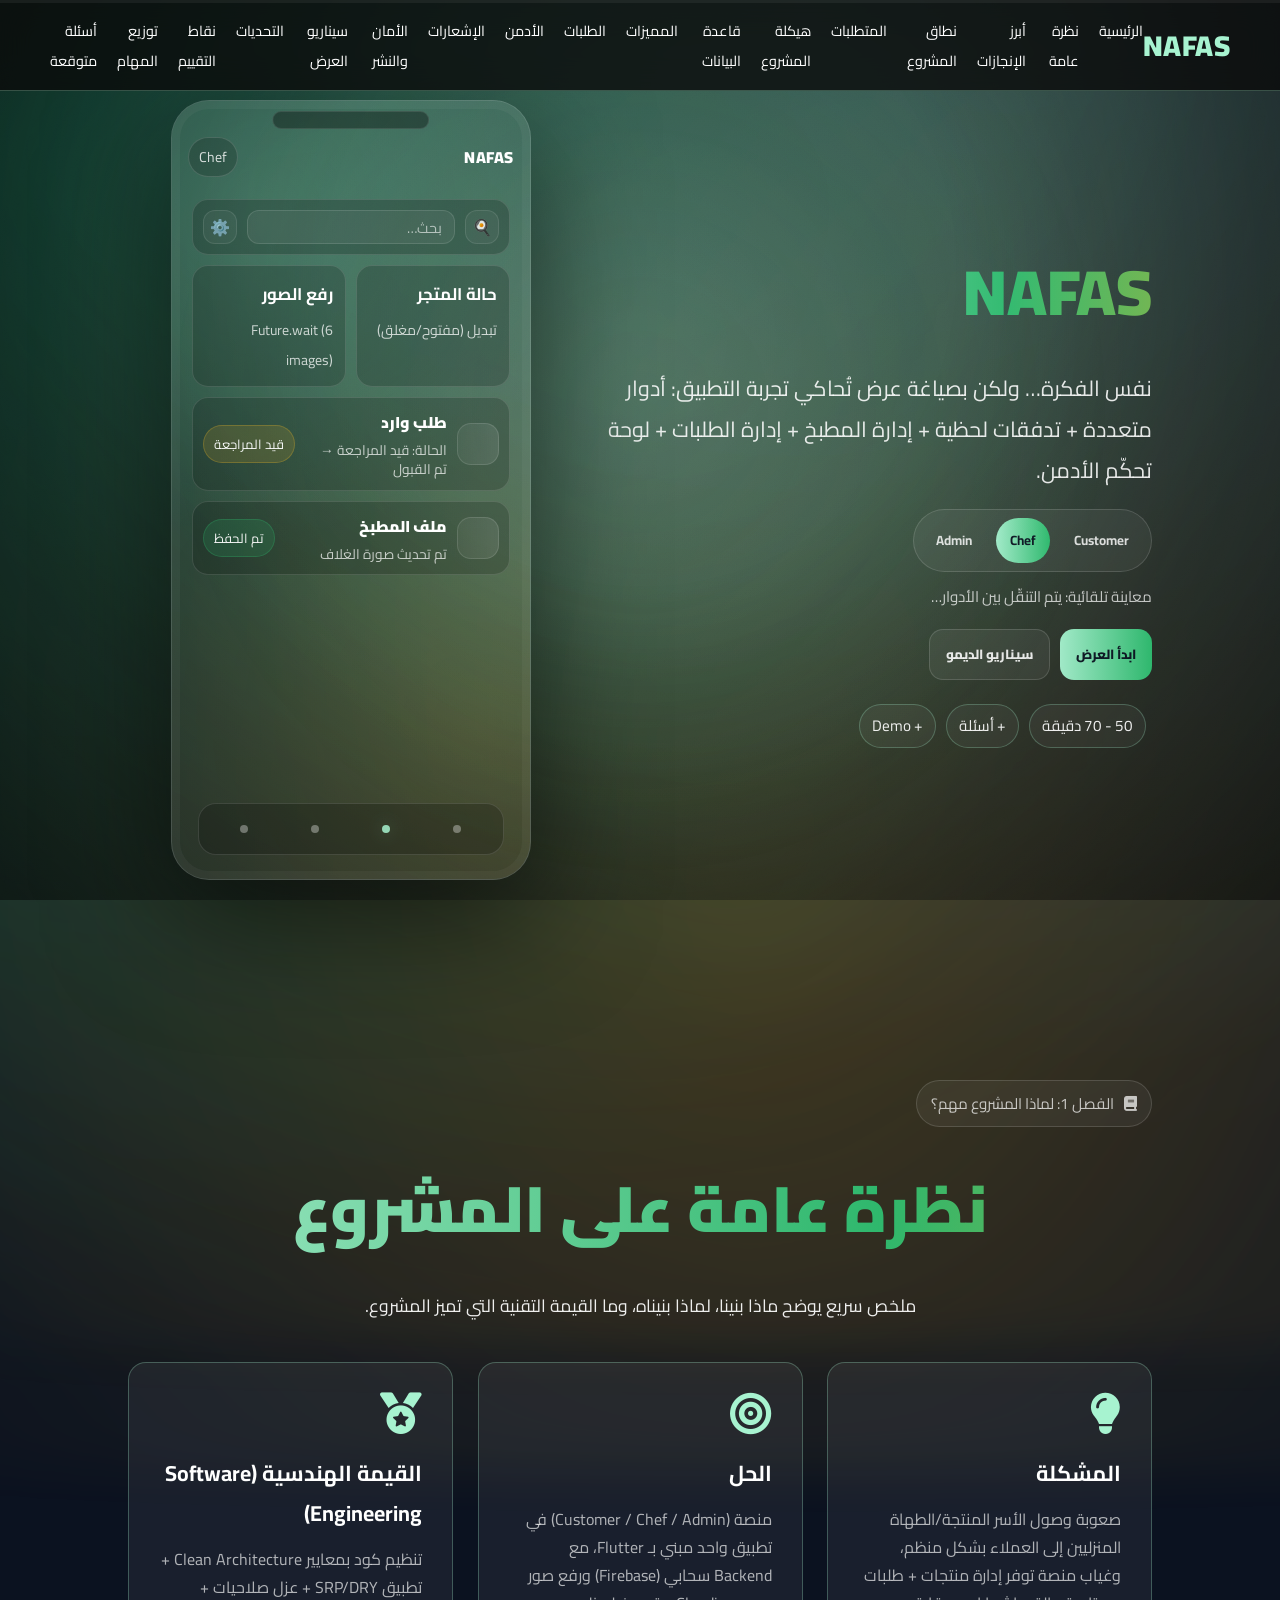
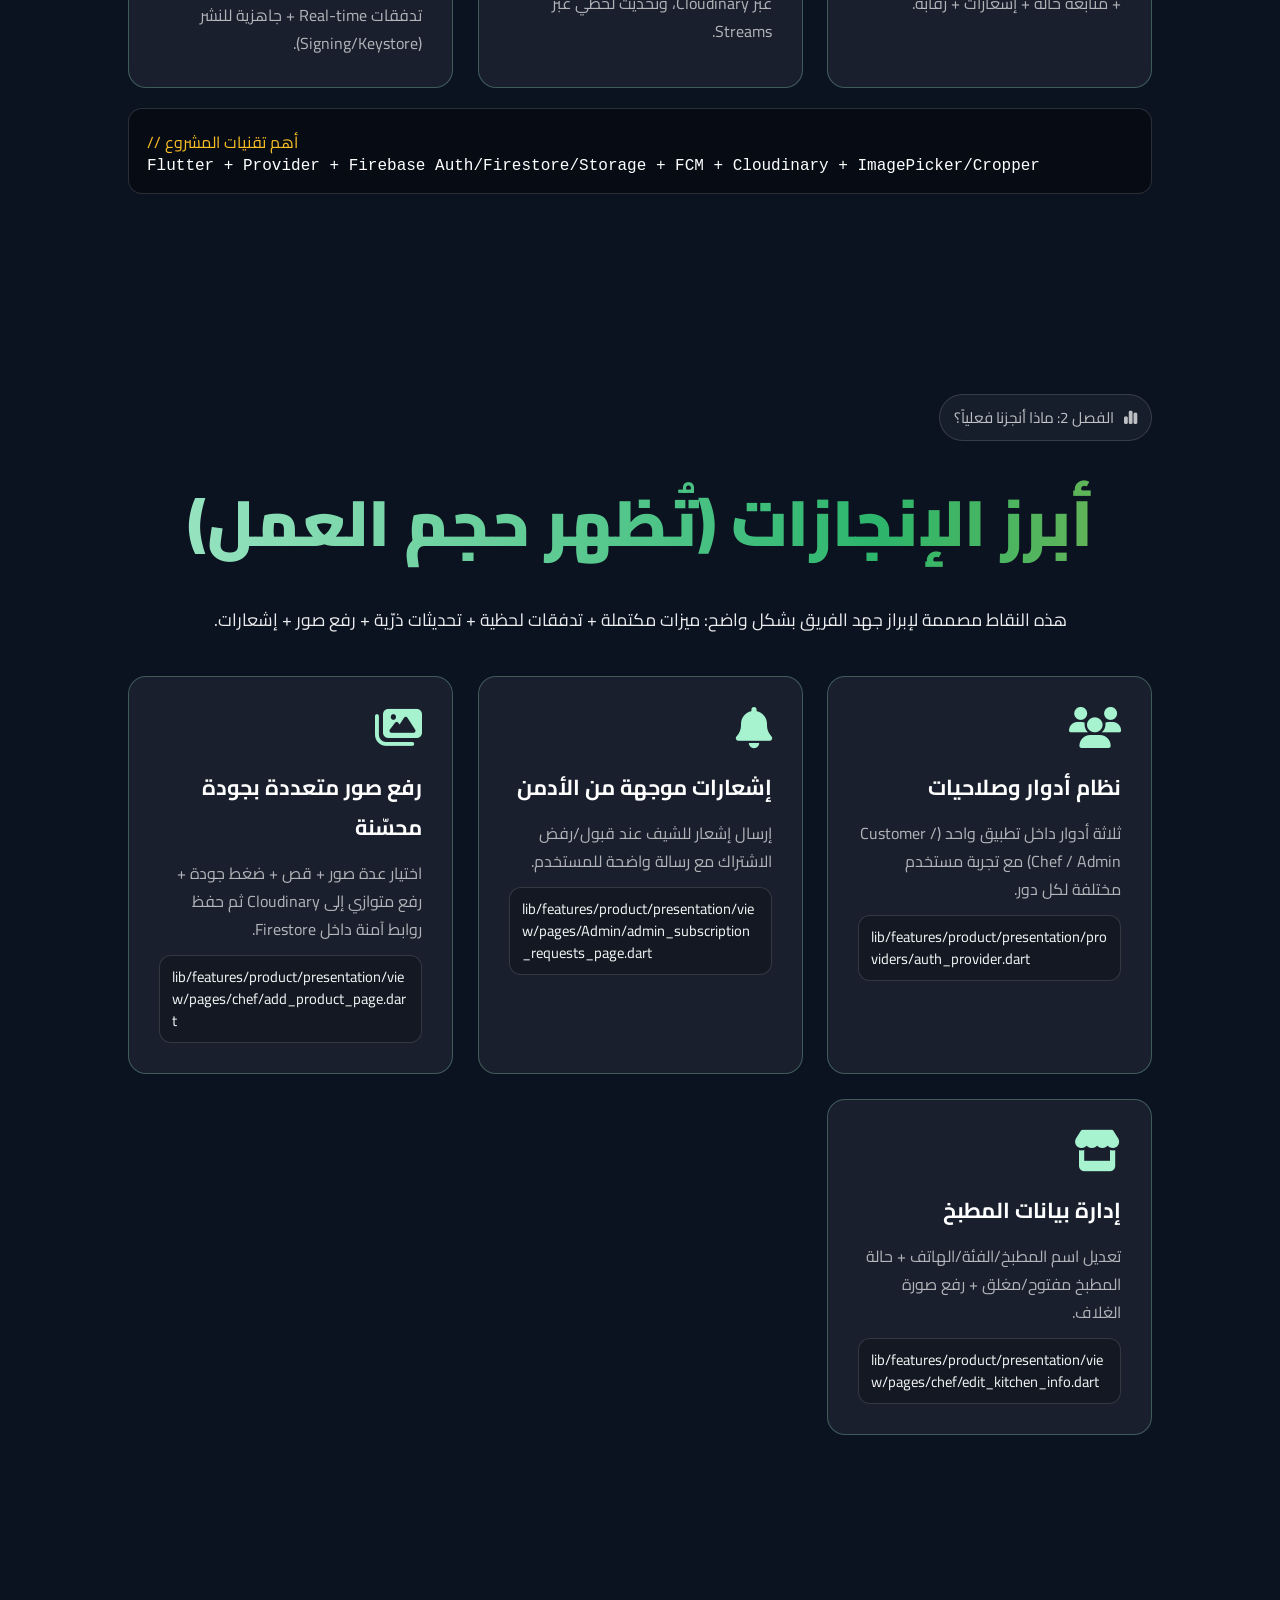
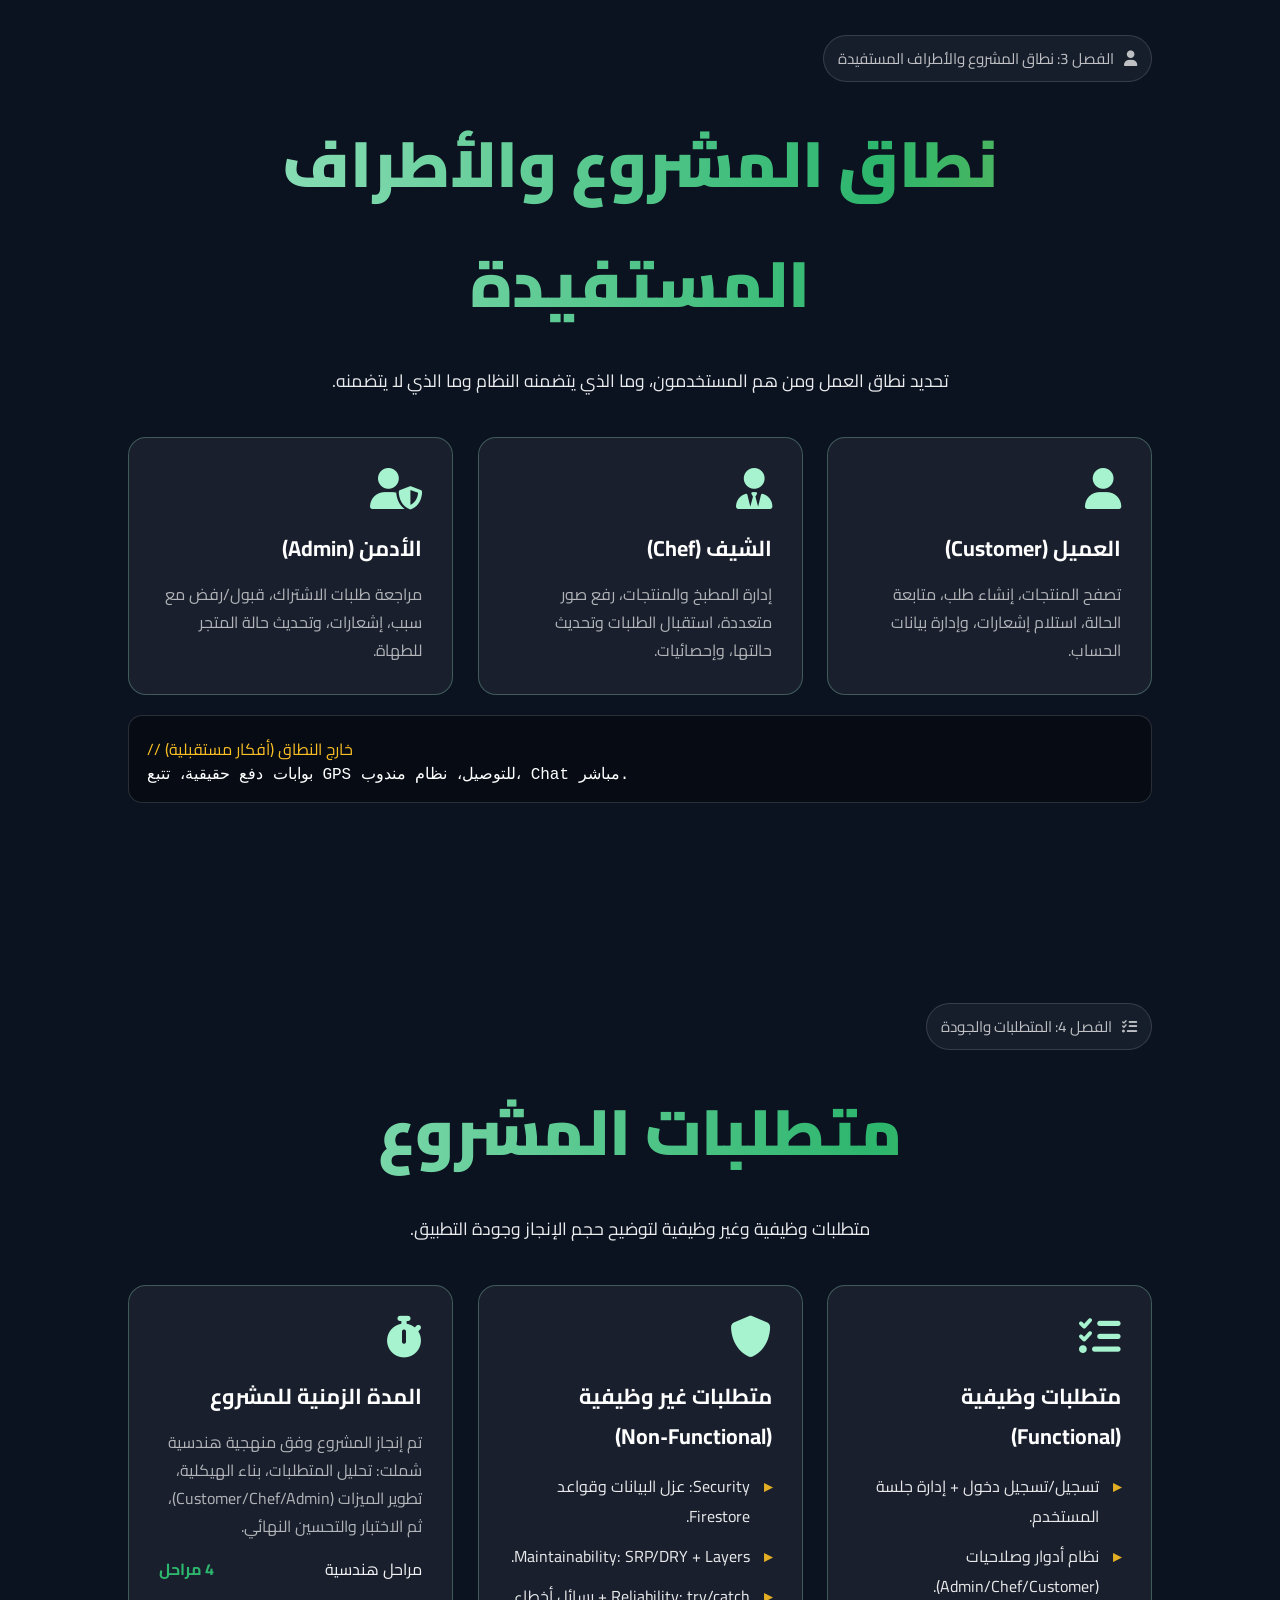
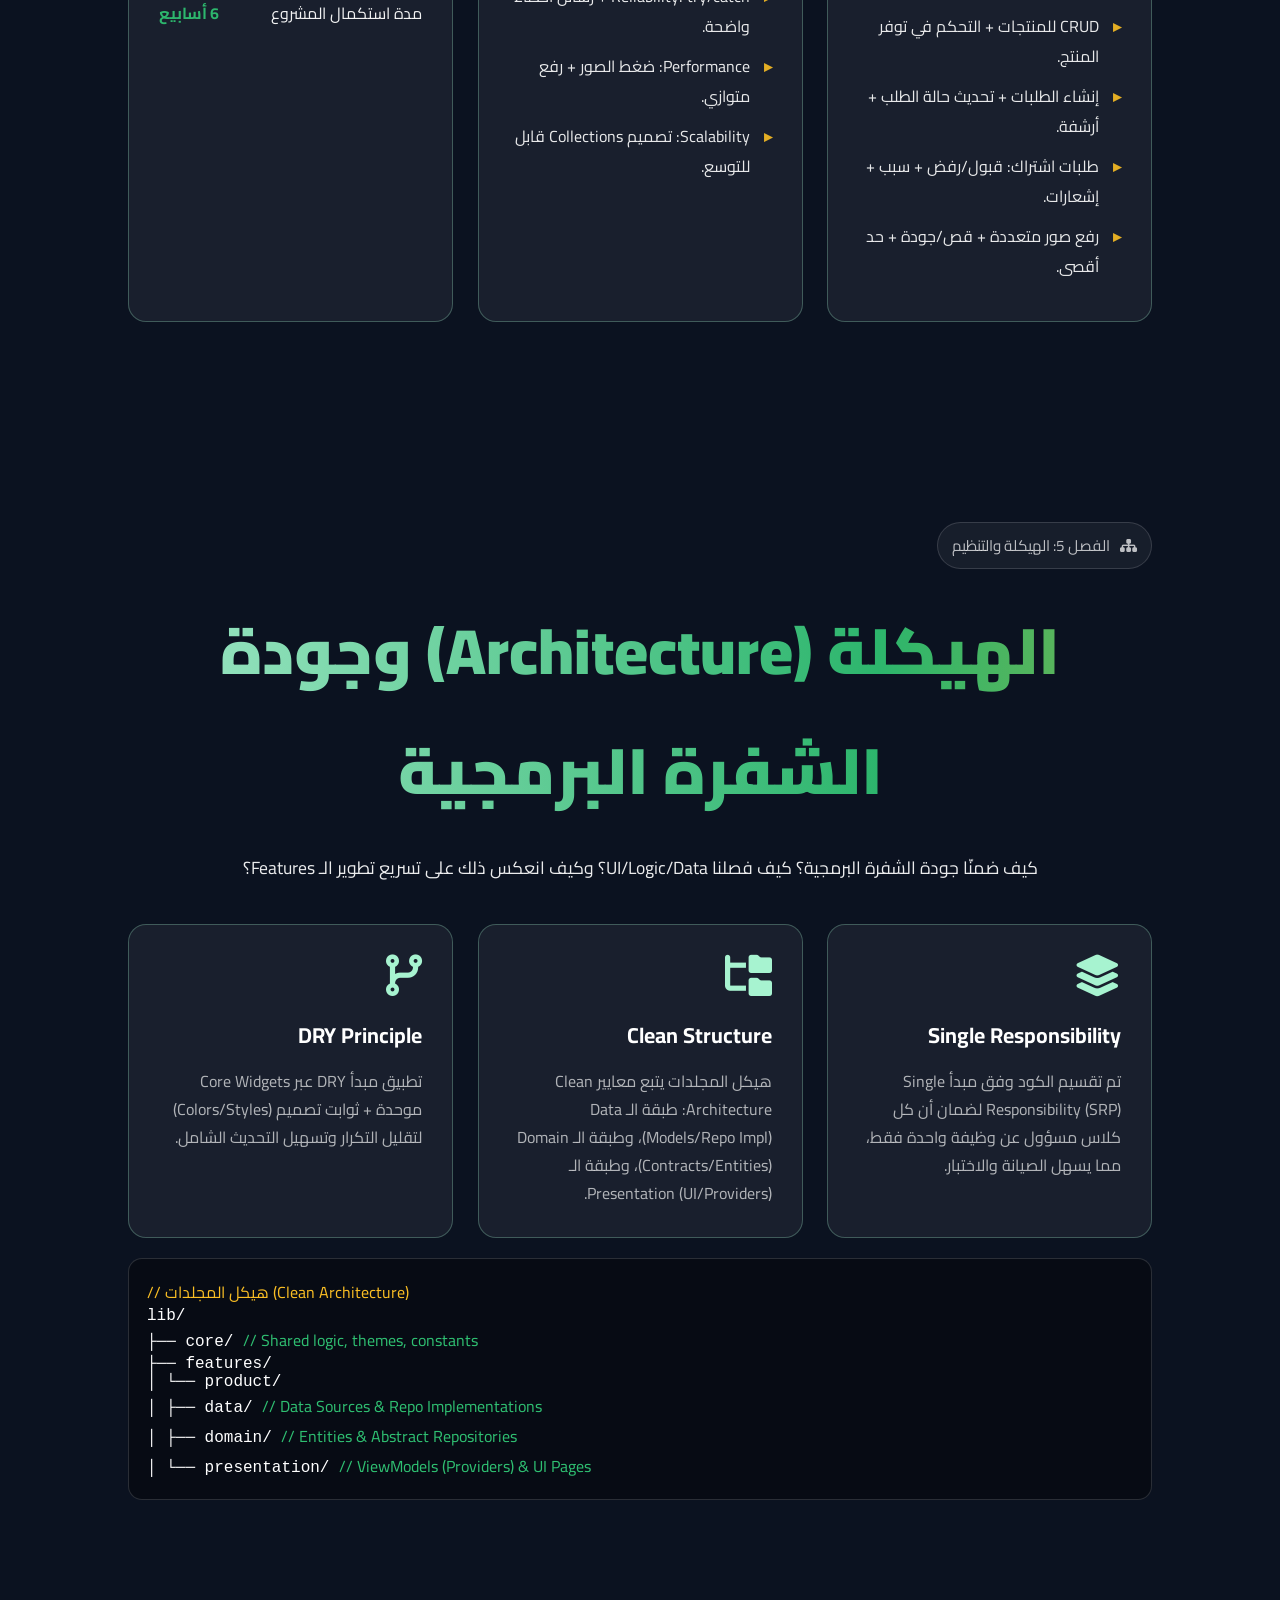
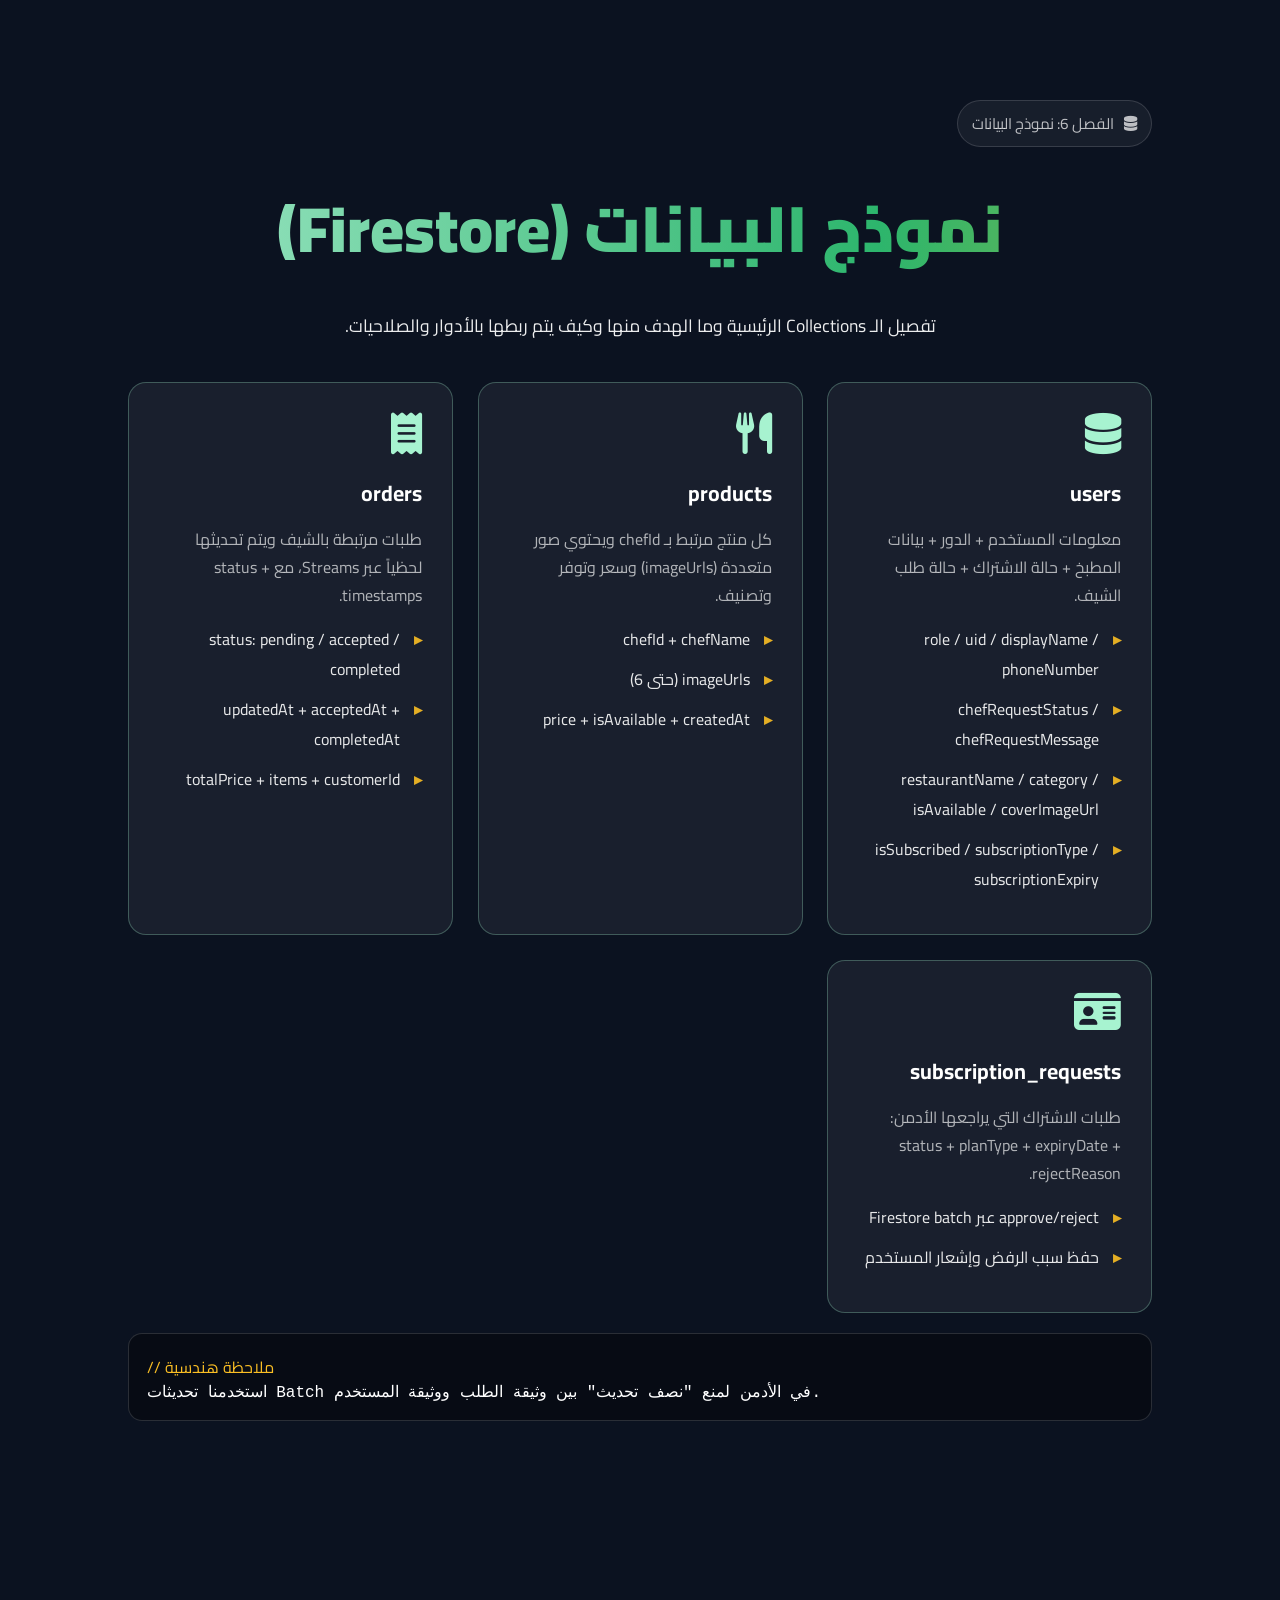
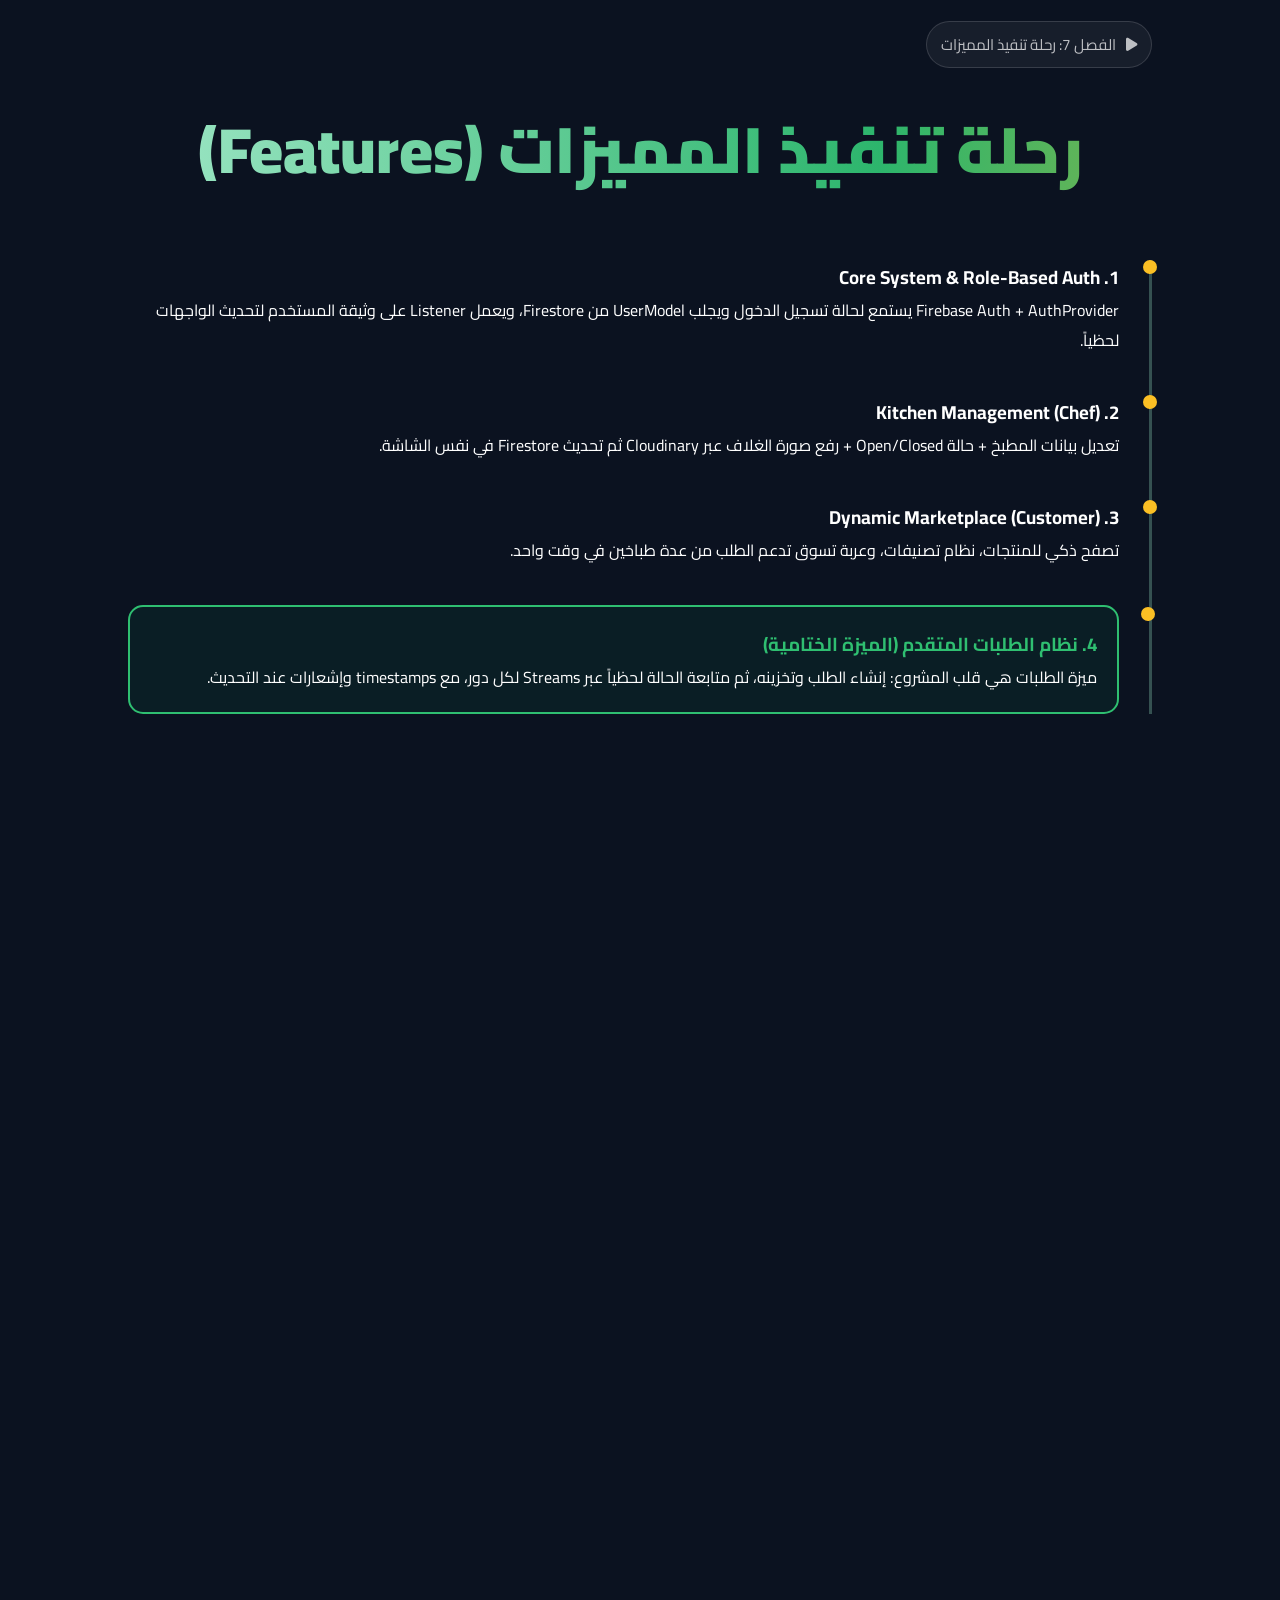
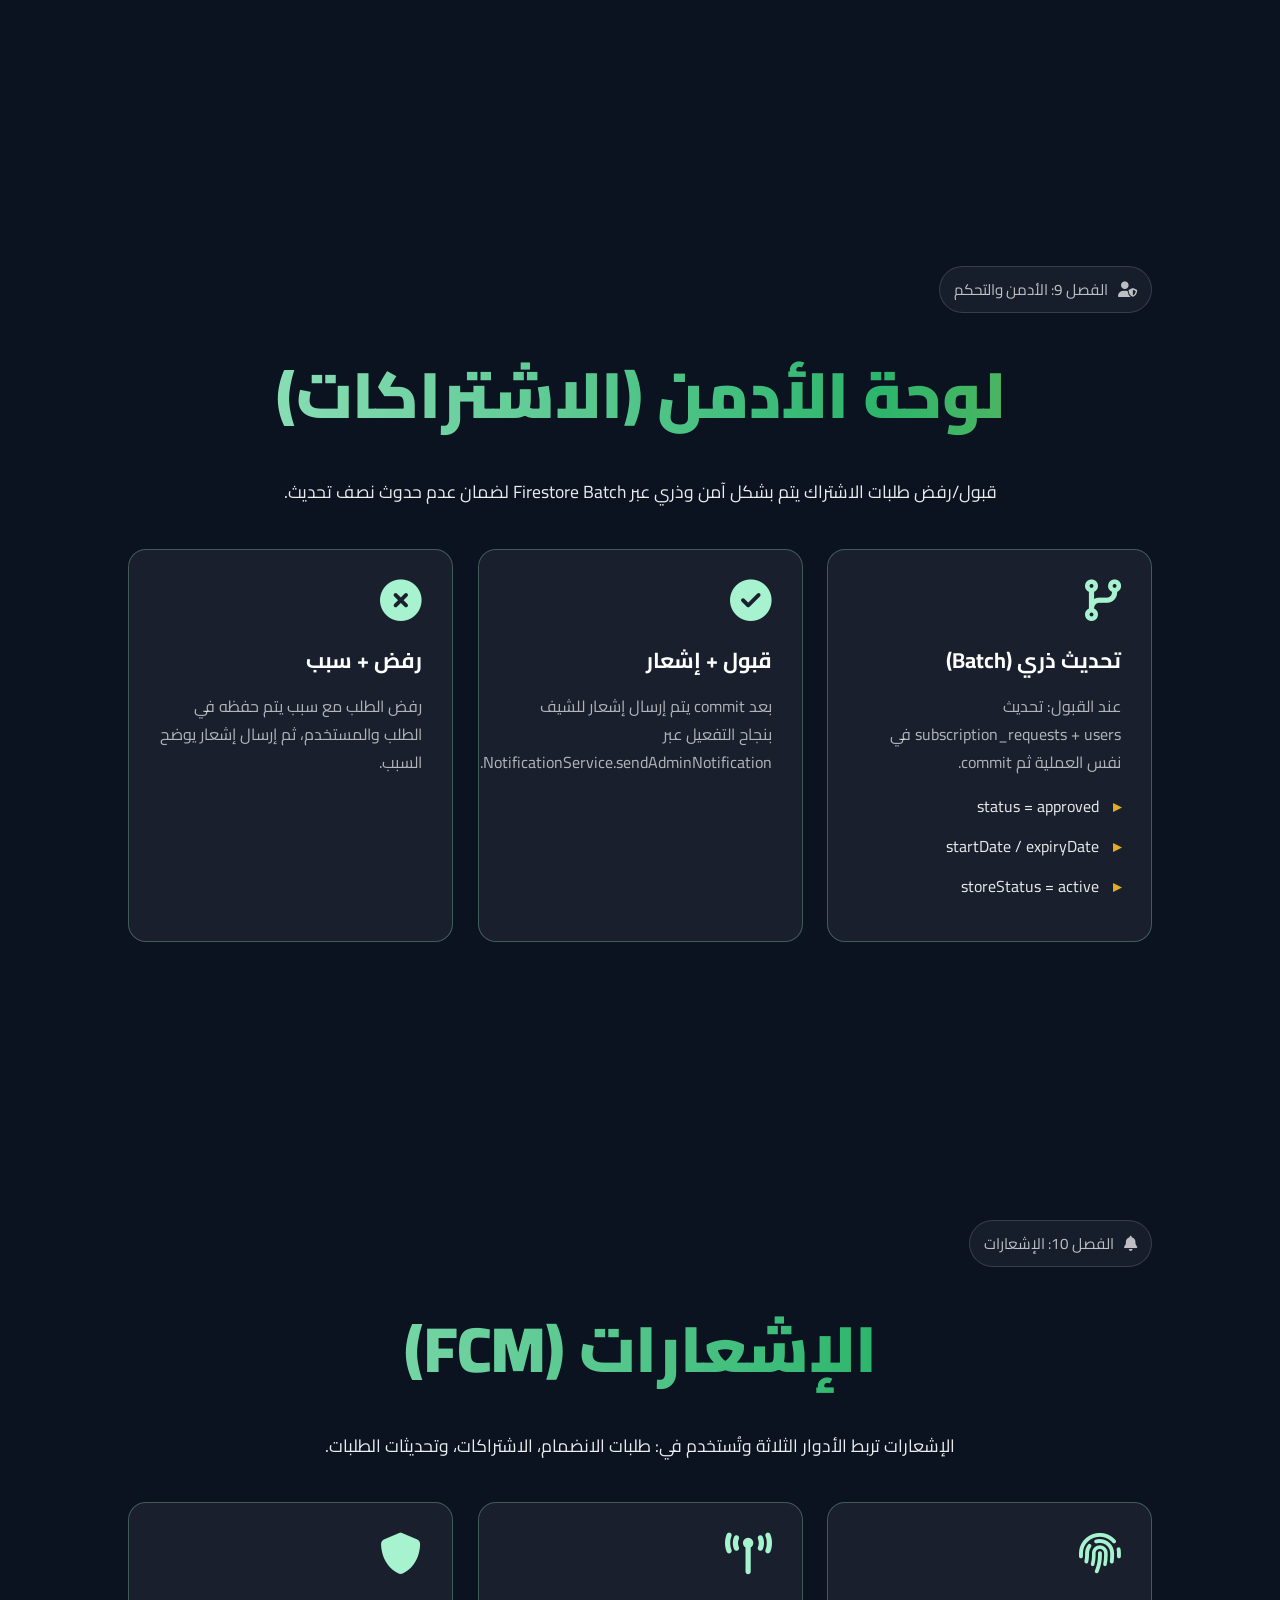
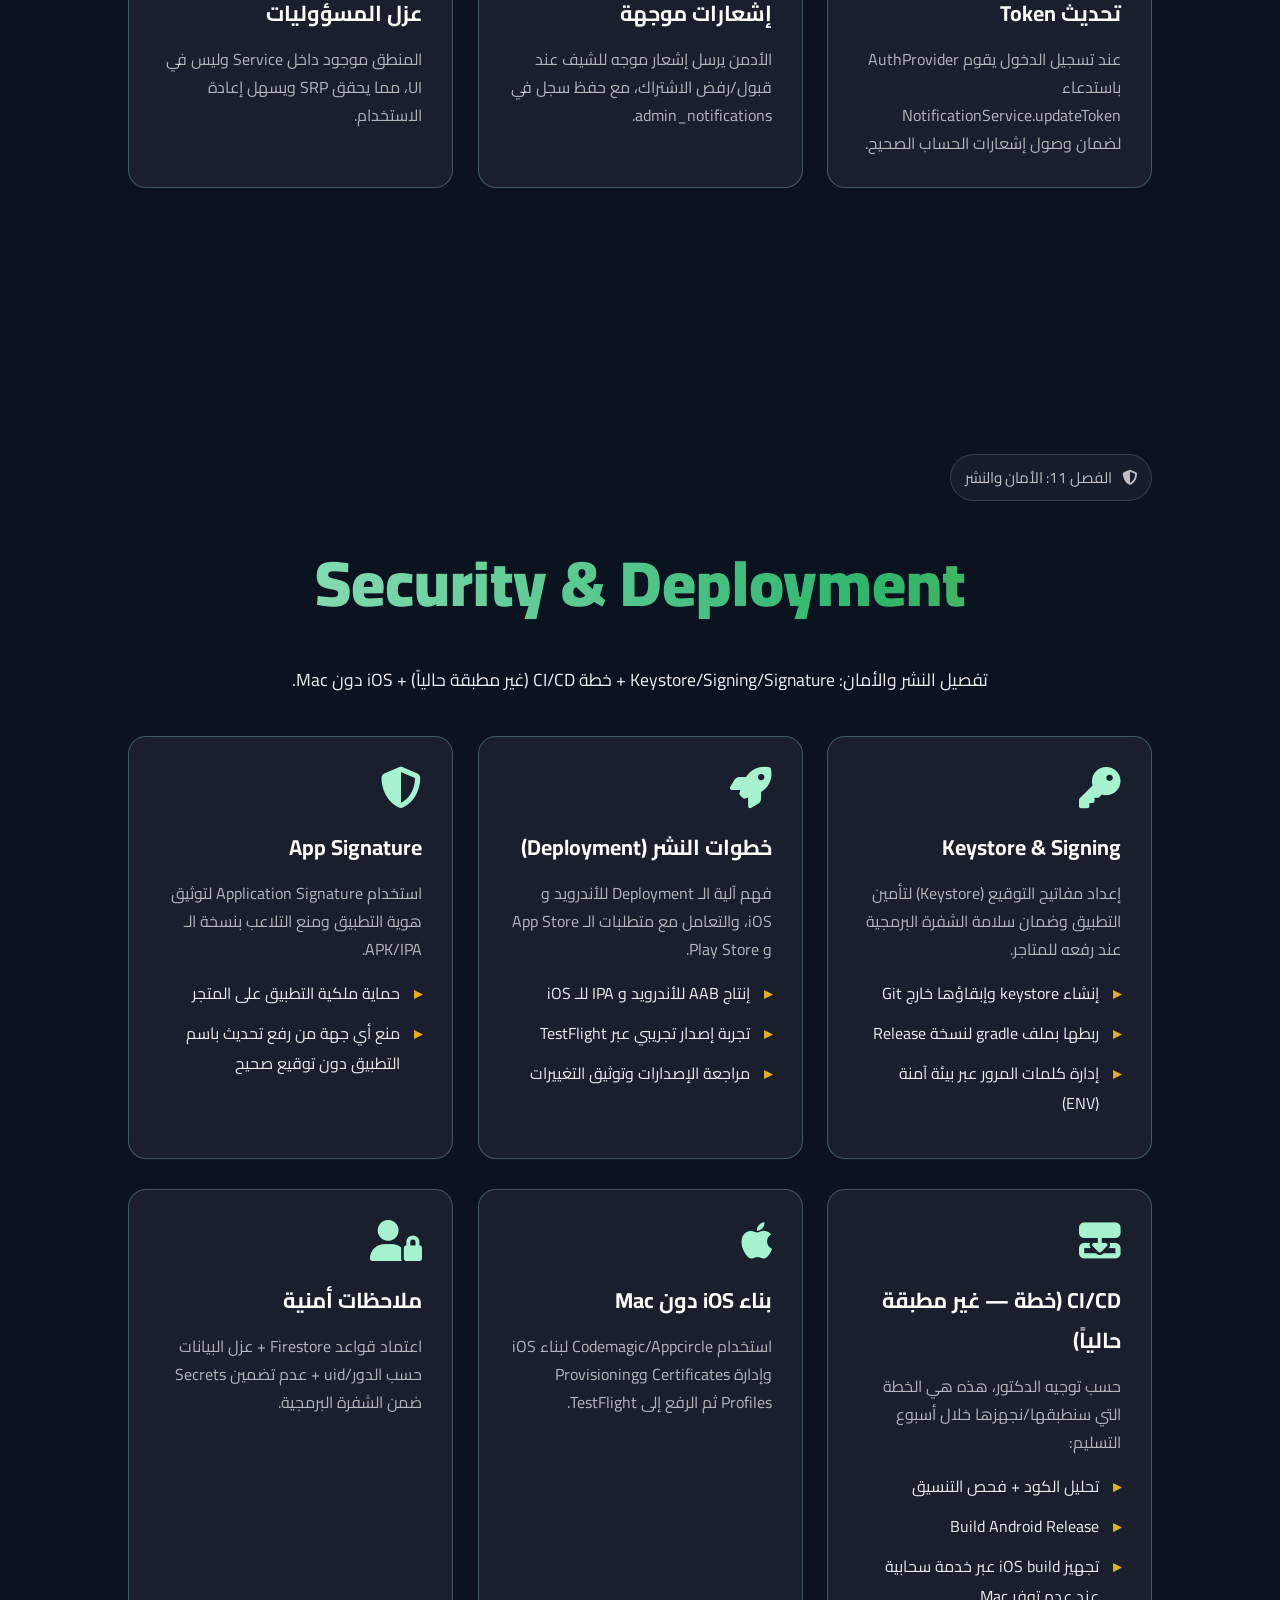
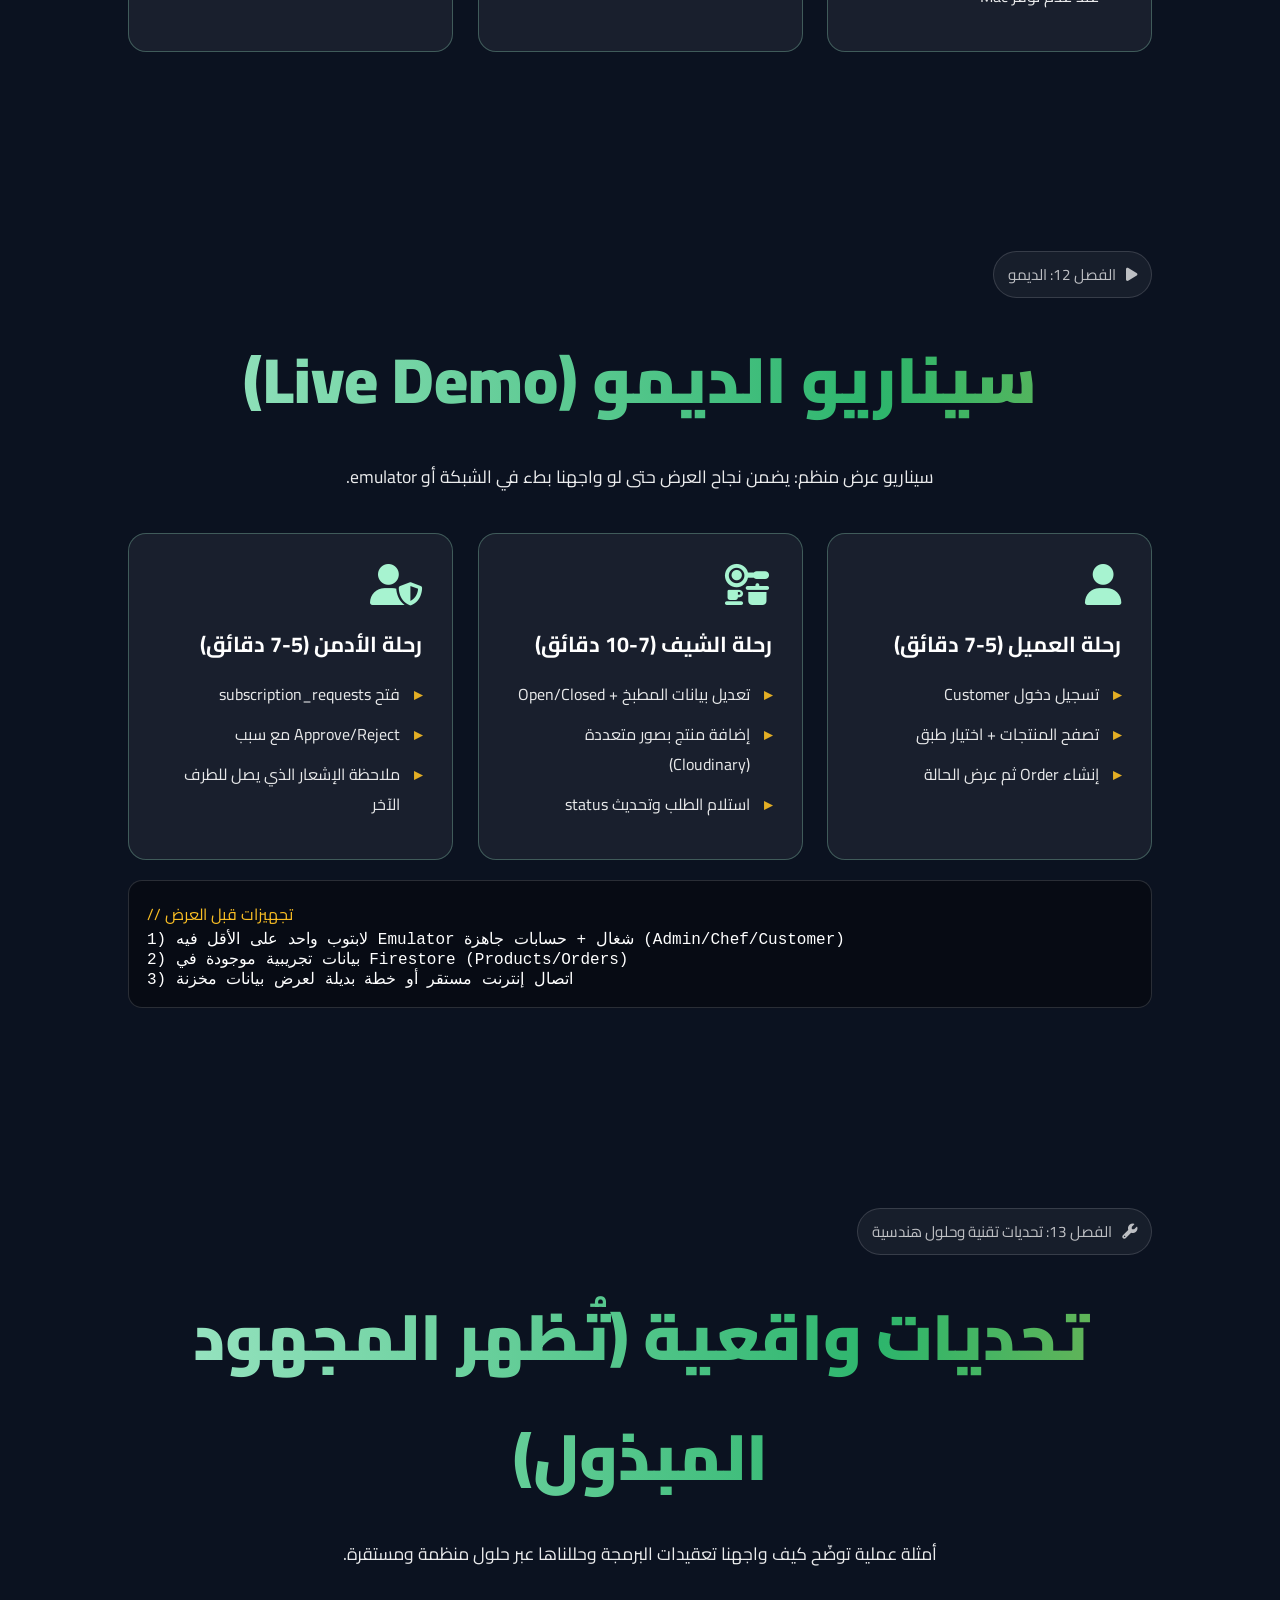
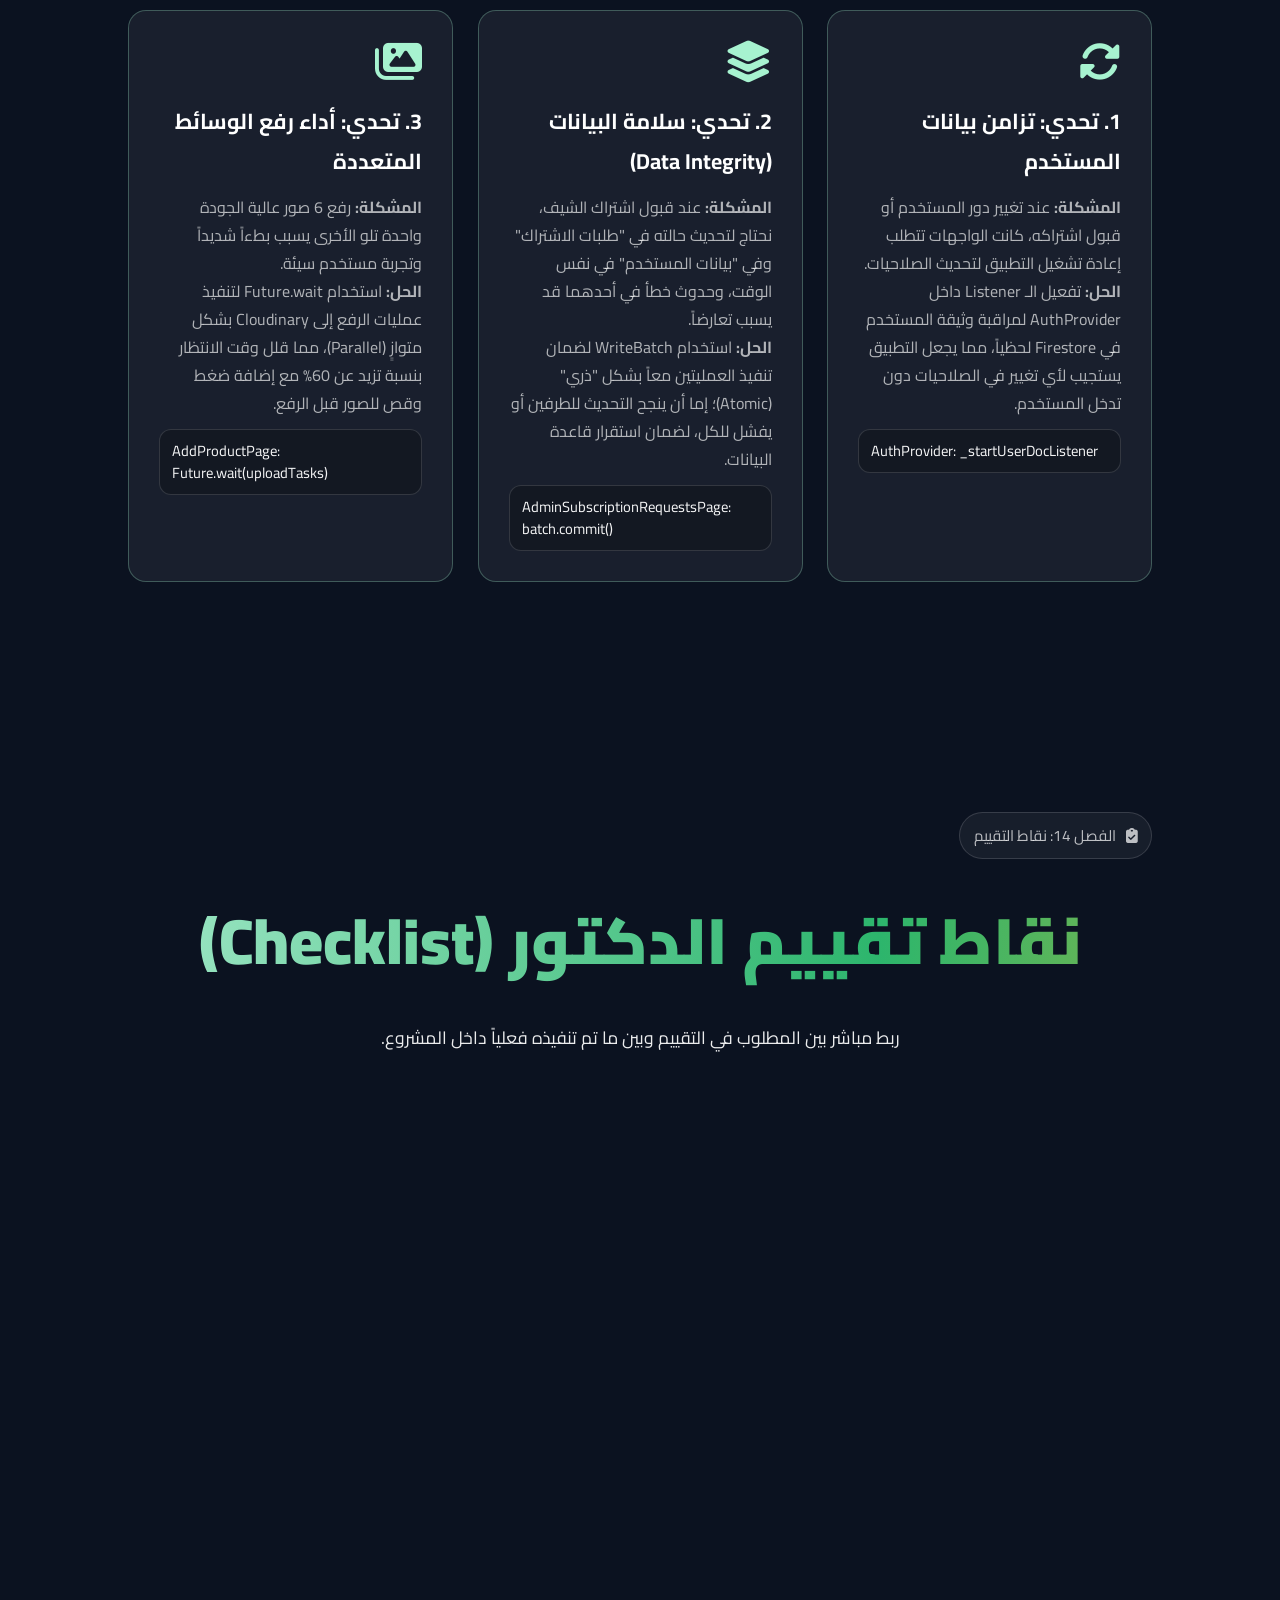
==== index.html @ e62f51cb "Add files via upload" ====
﻿<!DOCTYPE html>
<html lang="ar" dir="rtl">
<head>
    <meta charset="UTF-8">
    <meta name="viewport" content="width=device-width, initial-scale=1.0">
    <title>NAFAS - عرض مشروع التخرج</title>
    <link href="https://fonts.googleapis.com/css2?family=Cairo:wght@300;400;600;700;900&display=swap" rel="stylesheet">
    <link rel="stylesheet" href="https://cdnjs.cloudflare.com/ajax/libs/font-awesome/6.4.0/css/all.min.css">
    <style>
        :root {
            --primary: #2fbf71;
            --secondary: #a7f3d0;
            --accent: #fbbf24;
            --dark: #0b1220;
            --dark-2: #111c33;
            --glass: rgba(255, 255, 255, 0.06);
            --border: rgba(167, 243, 208, 0.28);
            --muted: rgba(255, 255, 255, 0.72);
        }

        * { margin: 0; padding: 0; box-sizing: border-box; font-family: 'Cairo', sans-serif; }
        
        body { background: var(--dark); color: white; overflow-x: hidden; scroll-behavior: smooth; }

        .grain {
            position: fixed;
            inset: 0;
            pointer-events: none;
            z-index: 0;
            opacity: 0.10;
            mix-blend-mode: overlay;
            background-image: url('data:image/svg+xml;utf8,<svg xmlns="http://www.w3.org/2000/svg" width="220" height="220"><filter id="n"><feTurbulence type="fractalNoise" baseFrequency="0.9" numOctaves="3" stitchTiles="stitch"/></filter><rect width="220" height="220" filter="url(%23n)" opacity="0.35"/></svg>');
        }

        .vignette {
            position: fixed;
            inset: 0;
            pointer-events: none;
            z-index: 0;
            background: radial-gradient(circle at 50% 30%, rgba(0,0,0,0) 35%, rgba(0,0,0,0.35) 70%, rgba(0,0,0,0.55) 100%);
            opacity: 0.85;
        }

        .spotlight {
            position: fixed;
            inset: 0;
            pointer-events: none;
            z-index: 0;
            opacity: 0.65;
            background: radial-gradient(circle at 50% 45%, rgba(167, 243, 208, 0.14), rgba(47, 191, 113, 0.06) 35%, transparent 60%);
            transform: translate3d(0, 0, 0);
            transition: opacity 300ms ease;
        }

        .animated-bg {
            position: fixed;
            top: 0; left: 0; width: 100%; height: 100%;
            background: radial-gradient(circle at 50% 50%, var(--dark-2), var(--dark));
            z-index: -1;
        }

        .animated-bg::before,
        .animated-bg::after {
            content: "";
            position: absolute;
            inset: -35vmax;
            background:
                radial-gradient(circle at 25% 35%, rgba(47, 191, 113, 0.22), transparent 55%),
                radial-gradient(circle at 70% 25%, rgba(167, 243, 208, 0.18), transparent 52%),
                radial-gradient(circle at 55% 75%, rgba(251, 191, 36, 0.14), transparent 55%);
            filter: blur(26px);
            transform: translate3d(0, 0, 0);
            animation: auroraMove 16s ease-in-out infinite alternate;
        }
        .animated-bg::after {
            inset: -45vmax;
            opacity: 0.75;
            animation-duration: 22s;
            animation-direction: alternate-reverse;
        }

        @keyframes auroraMove {
            0% { transform: translate3d(-1.5%, -1.2%, 0) scale(1); }
            50% { transform: translate3d(1.4%, -0.8%, 0) scale(1.02); }
            100% { transform: translate3d(0.8%, 1.2%, 0) scale(1.01); }
        }

        .particles {
            position: fixed;
            inset: 0;
            pointer-events: none;
            z-index: -1;
            overflow: hidden;
            opacity: 0.9;
        }
        .particle {
            position: absolute;
            width: 3px;
            height: 3px;
            border-radius: 999px;
            background: rgba(167, 243, 208, 0.55);
            box-shadow: 0 0 18px rgba(167, 243, 208, 0.25);
            animation: floatParticle linear infinite;
        }
        @keyframes floatParticle {
            from { transform: translate3d(0, 0, 0); opacity: 0; }
            12% { opacity: 0.85; }
            90% { opacity: 0.65; }
            to { transform: translate3d(0, -120vh, 0); opacity: 0; }
        }

        .intro {
            position: fixed;
            inset: 0;
            z-index: 2000;
            display: grid;
            place-items: center;
            background: radial-gradient(circle at 40% 30%, rgba(167, 243, 208, 0.15), transparent 55%),
                radial-gradient(circle at 70% 70%, rgba(251, 191, 36, 0.12), transparent 55%),
                rgba(11, 18, 32, 0.96);
            backdrop-filter: blur(14px);
            transition: opacity 650ms ease, transform 650ms ease;
        }
        .intro.hidden {
            opacity: 0;
            transform: scale(1.01);
            pointer-events: none;
        }
        .intro-inner {
            text-align: center;
            padding: 26px 22px;
            max-width: 980px;
        }
        .intro-orb {
            width: 140px;
            height: 140px;
            margin: 0 auto 18px auto;
            border-radius: 999px;
            position: relative;
            background: radial-gradient(circle at 30% 30%, rgba(167, 243, 208, 0.65), rgba(47, 191, 113, 0.15) 55%, rgba(0, 0, 0, 0) 68%);
            box-shadow:
                0 0 0 1px rgba(255, 255, 255, 0.12) inset,
                0 25px 80px rgba(47, 191, 113, 0.18),
                0 25px 110px rgba(167, 243, 208, 0.12);
            overflow: hidden;
            animation: orbFloat 3.2s ease-in-out infinite;
        }
        .intro-orb::before {
            content: "";
            position: absolute;
            inset: -40px;
            background:
                conic-gradient(from 180deg, rgba(47, 191, 113, 0.0), rgba(167, 243, 208, 0.55), rgba(251, 191, 36, 0.22), rgba(47, 191, 113, 0.0));
            filter: blur(14px);
            animation: spin 2.8s linear infinite;
        }
        .intro-orb::after {
            content: "";
            position: absolute;
            inset: 14px;
            border-radius: 999px;
            background: rgba(11, 18, 32, 0.55);
            box-shadow: 0 0 0 1px rgba(255, 255, 255, 0.12) inset;
        }
        .intro-title {
            font-size: clamp(2.6em, 6vw, 4.4em);
            font-weight: 900;
            margin-bottom: 10px;
            letter-spacing: 1px;
            background: linear-gradient(45deg, rgba(167, 243, 208, 0.95), rgba(47, 191, 113, 0.95), rgba(251, 191, 36, 0.9));
            background-clip: text;
            -webkit-background-clip: text;
            -webkit-text-fill-color: transparent;
        }
        .intro-sub {
            color: rgba(255, 255, 255, 0.82);
            line-height: 1.9;
            font-size: 1.15em;
            margin: 0 auto;
            max-width: 60ch;
        }
        .intro-loader {
            height: 10px;
            width: min(420px, 86vw);
            margin: 22px auto 0 auto;
            border-radius: 999px;
            background: rgba(255, 255, 255, 0.08);
            border: 1px solid rgba(255, 255, 255, 0.14);
            overflow: hidden;
        }
        .intro-loader > span {
            display: block;
            height: 100%;
            width: 0%;
            border-radius: 999px;
            background: linear-gradient(90deg, rgba(167, 243, 208, 0.95), rgba(47, 191, 113, 0.95), rgba(251, 191, 36, 0.95));
            animation: loading 1.55s ease forwards;
        }
        @keyframes loading { to { width: 100%; } }
        @keyframes spin { to { transform: rotate(360deg); } }
        @keyframes orbFloat {
            0% { transform: translate3d(0, 0, 0); }
            50% { transform: translate3d(0, -8px, 0); }
            100% { transform: translate3d(0, 0, 0); }
        }

        .scroll-progress {
            position: fixed;
            top: 0;
            left: 0;
            width: 100%;
            height: 3px;
            z-index: 1500;
            background: rgba(255, 255, 255, 0.06);
        }
        .scroll-progress__bar {
            height: 100%;
            width: 0%;
            background: linear-gradient(90deg, rgba(167, 243, 208, 0.95), rgba(47, 191, 113, 0.95), rgba(251, 191, 36, 0.95));
            box-shadow: 0 0 14px rgba(167, 243, 208, 0.18);
            transform-origin: left;
        }

        .nav {
            position: fixed; top: 0; width: 100%;
            background: rgba(10, 10, 10, 0.8);
            backdrop-filter: blur(15px);
            padding: 15px 50px;
            display: flex; justify-content: space-between; align-items: center;
            z-index: 1000; border-bottom: 1px solid var(--border);
        }

        .nav-logo { font-size: 1.8em; font-weight: 900; color: var(--secondary); letter-spacing: 0.5px; }
        .nav-menu { display: flex; gap: 20px; list-style: none; }
        .nav-item { cursor: pointer; font-size: 0.9em; transition: 0.3s; color: white; text-decoration: none; }
        .nav-item:hover { color: var(--secondary); }

        section { min-height: 100vh; padding: 100px 10%; display: flex; flex-direction: column; justify-content: center; position: relative; }
        .container { max-width: 1200px; margin: 0 auto; width: 100%; }

        .title-gradient {
            font-size: clamp(2.5em, 5vw, 4em); font-weight: 900;
            background: linear-gradient(90deg, rgba(167, 243, 208, 0.95), rgba(47, 191, 113, 0.95), rgba(251, 191, 36, 0.90), rgba(167, 243, 208, 0.95));
            background-size: 220% 220%;
            background-clip: text;
            -webkit-background-clip: text; -webkit-text-fill-color: transparent;
            text-align: center; margin-bottom: 50px;
            animation: gradientShift 7s ease-in-out infinite;
        }

        @keyframes gradientShift {
            0% { background-position: 0% 50%; }
            50% { background-position: 100% 50%; }
            100% { background-position: 0% 50%; }
        }

        .section-subtitle {
            text-align: center;
            opacity: 0.92;
            margin-top: -30px;
            margin-bottom: 40px;
            line-height: 1.9;
            font-size: 1.1em;
        }

        .hero { text-align: center; }
        .hero h1 { font-size: clamp(4em, 15vw, 8em); margin: 0; line-height: 1; }
        .hero p { font-size: 1.5em; color: var(--secondary); margin-top: 20px; }

        .hero-wrap {
            display: grid;
            grid-template-columns: 1.1fr 0.9fr;
            gap: 34px;
            align-items: center;
        }
        .hero-left { text-align: right; }
        .hero-right { display: grid; place-items: center; }

        .app-tabs {
            display: inline-flex;
            gap: 10px;
            padding: 8px;
            border-radius: 999px;
            border: 1px solid rgba(255, 255, 255, 0.14);
            background: rgba(255, 255, 255, 0.05);
            margin-top: 18px;
        }
        .app-tab {
            cursor: pointer;
            border: 0;
            padding: 10px 14px;
            border-radius: 999px;
            font-weight: 700;
            color: rgba(255, 255, 255, 0.82);
            background: transparent;
            transition: transform 180ms ease, background 180ms ease, color 180ms ease;
        }
        .app-tab:hover { transform: translateY(-1px); }
        .app-tab.active {
            color: rgba(11, 18, 32, 0.96);
            background: linear-gradient(90deg, rgba(167, 243, 208, 0.95), rgba(47, 191, 113, 0.95));
        }
        .app-tab:focus-visible {
            outline: 3px solid rgba(251, 191, 36, 0.45);
            outline-offset: 3px;
        }

        .auto-hint {
            margin-top: 10px;
            font-size: 0.95em;
            opacity: 0.72;
            transition: opacity 240ms ease;
        }
        .auto-hint.hidden { opacity: 0; }

        .phone {
            width: min(360px, 92vw);
            aspect-ratio: 9 / 19.5;
            border-radius: 38px;
            background: rgba(255, 255, 255, 0.06);
            border: 1px solid rgba(255, 255, 255, 0.16);
            box-shadow:
                0 35px 120px rgba(0, 0, 0, 0.55),
                0 0 0 8px rgba(255, 255, 255, 0.04) inset;
            overflow: hidden;
            position: relative;
        }
        .phone.float {
            animation: phoneFloat 3.6s ease-in-out infinite;
        }
        @keyframes phoneFloat {
            0% { transform: translate3d(0, 0, 0); }
            50% { transform: translate3d(0, -10px, 0); }
            100% { transform: translate3d(0, 0, 0); }
        }
        .phone::before {
            content: "";
            position: absolute;
            inset: 0;
            background:
                radial-gradient(circle at 25% 15%, rgba(167, 243, 208, 0.16), transparent 45%),
                radial-gradient(circle at 85% 80%, rgba(251, 191, 36, 0.10), transparent 55%);
            pointer-events: none;
        }
        .phone-notch {
            position: absolute;
            top: 10px;
            left: 50%;
            transform: translateX(-50%);
            width: 44%;
            height: 18px;
            border-radius: 999px;
            background: rgba(0, 0, 0, 0.35);
            border: 1px solid rgba(255, 255, 255, 0.10);
            z-index: 3;
        }

        .screen-viewport {
            position: absolute;
            inset: 0;
            padding: 18px 16px 14px 16px;
            display: grid;
            grid-template-rows: auto 1fr;
            align-content: start;
            gap: 12px;
            min-height: 0;
        }
        .appbar {
            display: flex;
            align-items: center;
            justify-content: space-between;
            padding-top: 18px;
        }
        .app-title {
            font-weight: 900;
            letter-spacing: 0.5px;
        }
        .app-chip {
            font-size: 0.88em;
            padding: 6px 10px;
            border-radius: 999px;
            border: 1px solid rgba(255, 255, 255, 0.14);
            background: rgba(0, 0, 0, 0.18);
            color: rgba(255, 255, 255, 0.82);
        }
        .screen-stack {
            position: relative;
            height: auto;
            align-self: stretch;
            min-height: 0;
            overflow: hidden;
        }
        .app-screen {
            position: absolute;
            inset: 0;
            padding: 10px 4px 0 4px;
            opacity: 0;
            transform: translate3d(34px, 0, 0) scale(0.995);
            filter: blur(1.5px);
            transition: opacity 420ms ease, transform 560ms cubic-bezier(0.2, 0.9, 0.2, 1), filter 520ms ease;
        }
        .app-screen.active {
            opacity: 1;
            transform: translate3d(0, 0, 0) scale(1);
            filter: blur(0);
        }

        .mock-header {
            display: flex;
            gap: 10px;
            align-items: center;
            justify-content: space-between;
            padding: 10px 10px;
            border-radius: 16px;
            border: 1px solid rgba(255, 255, 255, 0.12);
            background: rgba(0, 0, 0, 0.20);
        }
        .mock-search {
            flex: 1;
            height: 34px;
            border-radius: 12px;
            border: 1px solid rgba(255, 255, 255, 0.12);
            background: rgba(255, 255, 255, 0.06);
            position: relative;
            overflow: hidden;
        }
        .mock-search::after {
            content: "بحث…";
            position: absolute;
            inset: 0;
            display: flex;
            align-items: center;
            padding: 0 12px;
            font-size: 0.9em;
            opacity: 0.6;
        }
        .mock-icon {
            width: 34px;
            height: 34px;
            border-radius: 12px;
            border: 1px solid rgba(255, 255, 255, 0.12);
            background: rgba(255, 255, 255, 0.06);
            display: grid;
            place-items: center;
            opacity: 0.85;
        }

        .mock-kpis {
            display: grid;
            grid-template-columns: 1fr 1fr;
            gap: 10px;
            margin-top: 10px;
        }
        .mock-kpi {
            border-radius: 16px;
            padding: 12px;
            border: 1px solid rgba(255, 255, 255, 0.12);
            background: rgba(0, 0, 0, 0.18);
        }
        .mock-kpi b { display: block; font-size: 1.05em; margin-bottom: 4px; }
        .mock-kpi span { font-size: 0.88em; opacity: 0.75; }

        .mock-list {
            margin-top: 10px;
            display: grid;
            gap: 10px;
        }
        .mock-item {
            display: grid;
            grid-template-columns: 42px 1fr auto;
            gap: 10px;
            align-items: center;
            padding: 10px;
            border-radius: 16px;
            border: 1px solid rgba(255, 255, 255, 0.12);
            background: rgba(0, 0, 0, 0.18);
        }
        .mock-thumb {
            width: 42px;
            height: 42px;
            border-radius: 14px;
            border: 1px solid rgba(255, 255, 255, 0.12);
            background: linear-gradient(90deg, rgba(255,255,255,0.05), rgba(255,255,255,0.10), rgba(255,255,255,0.05));
            background-size: 220% 100%;
            animation: shimmer 2.2s ease-in-out infinite;
        }
        @keyframes shimmer { 0% { background-position: 0% 0; } 50% { background-position: 100% 0; } 100% { background-position: 0% 0; } }

        .mock-meta {
            display: grid;
            gap: 4px;
        }
        .mock-title { font-weight: 900; font-size: 0.98em; }
        .mock-sub { font-size: 0.86em; opacity: 0.72; line-height: 1.4; }

        .mock-pill {
            font-size: 0.82em;
            padding: 6px 10px;
            border-radius: 999px;
            border: 1px solid rgba(255, 255, 255, 0.12);
            background: rgba(255, 255, 255, 0.06);
            opacity: 0.95;
            white-space: nowrap;
        }
        .mock-pill.ok { background: rgba(47, 191, 113, 0.16); border-color: rgba(47, 191, 113, 0.28); }
        .mock-pill.warn { background: rgba(251, 191, 36, 0.14); border-color: rgba(251, 191, 36, 0.26); }
        .mock-pill.bad { background: rgba(239, 68, 68, 0.12); border-color: rgba(239, 68, 68, 0.24); }

        .bottom-nav {
            position: absolute;
            left: 10px;
            right: 10px;
            bottom: 10px;
            height: 52px;
            border-radius: 18px;
            border: 1px solid rgba(255, 255, 255, 0.12);
            background: rgba(0, 0, 0, 0.20);
            display: flex;
            justify-content: space-around;
            align-items: center;
            padding: 0 10px;
        }
        .nav-dot {
            width: 8px;
            height: 8px;
            border-radius: 999px;
            background: rgba(255, 255, 255, 0.34);
        }
        .nav-dot.active { background: rgba(167, 243, 208, 0.85); box-shadow: 0 0 16px rgba(167, 243, 208, 0.25); }

        .cta-row {
            display: flex;
            gap: 10px;
            justify-content: flex-start;
            margin-top: 18px;
            flex-wrap: wrap;
        }
        .btn {
            border: 0;
            cursor: pointer;
            padding: 12px 16px;
            border-radius: 14px;
            font-weight: 800;
            transition: transform 180ms ease, filter 180ms ease;
        }
        .btn:hover { transform: translateY(-1px); filter: brightness(1.06); }
        .btn-primary {
            color: rgba(11, 18, 32, 0.96);
            background: linear-gradient(90deg, rgba(167, 243, 208, 0.95), rgba(47, 191, 113, 0.95));
        }
        .btn-ghost {
            color: rgba(255, 255, 255, 0.88);
            background: rgba(255, 255, 255, 0.06);
            border: 1px solid rgba(255, 255, 255, 0.14);
        }

        @media (max-width: 980px) {
            .hero-wrap { grid-template-columns: 1fr; }
            .hero-left { text-align: center; }
            .cta-row { justify-content: center; }
        }

        .grid { display: grid; grid-template-columns: repeat(auto-fit, minmax(280px, 1fr)); gap: 25px; margin-top: 30px; }
        .card {
            background: var(--glass); border: 1px solid var(--border);
            padding: 30px; border-radius: 18px; transition: 0.25s;
            position: relative; overflow: hidden;
        }
        .card {
            transform-style: preserve-3d;
            will-change: transform;
        }
        .card:hover { transform: translateY(-6px); border-color: rgba(167, 243, 208, 0.55); }
        .card .tilt-shine {
            position: absolute;
            inset: 0;
            background: radial-gradient(circle at var(--mx, 50%) var(--my, 50%), rgba(255, 255, 255, 0.10), transparent 55%);
            opacity: 0;
            transition: opacity 200ms ease;
            pointer-events: none;
        }
        .card.is-tilting .tilt-shine { opacity: 1; }
        .card i { font-size: 2.6em; color: var(--secondary); margin-bottom: 18px; }
        .card h3 { font-size: 1.35em; margin-bottom: 12px; color: white; }
        .card p { font-size: 1em; line-height: 1.75; opacity: 0.92; color: var(--muted); }

        .card::after {
            content: "";
            position: absolute;
            inset: 0;
            background:
                radial-gradient(circle at 20% 15%, rgba(167, 243, 208, 0.14), transparent 45%),
                radial-gradient(circle at 75% 85%, rgba(251, 191, 36, 0.09), transparent 55%);
            opacity: 0;
            transition: opacity 0.25s ease;
            pointer-events: none;
        }
        .card:hover::after { opacity: 1; }

        .card-list { list-style: none; margin-top: 15px; }
        .card-list li { margin-bottom: 10px; position: relative; padding-right: 22px; opacity: 0.9; }
        .card-list li::before { content: "▸"; position: absolute; right: 0; color: var(--accent); font-weight: bold; }

        .badge {
            display: inline-block;
            padding: 6px 12px;
            border-radius: 999px;
            border: 1px solid var(--border);
            background: rgba(255, 255, 255, 0.05);
            margin: 6px 6px 0 0;
            font-size: 0.95em;
        }

        section {
            will-change: transform, opacity;
        }

        .reveal {
            opacity: 0;
            transform: translate3d(0, 18px, 0);
            transition: opacity 700ms ease, transform 800ms cubic-bezier(0.2, 0.8, 0.2, 1);
        }
        .reveal.visible {
            opacity: 1;
            transform: translate3d(0, 0, 0);
        }

        .reveal-stagger > .card,
        .reveal-stagger > .step {
            opacity: 0;
            transform: translate3d(0, 14px, 0);
            transition: opacity 650ms ease, transform 700ms cubic-bezier(0.2, 0.8, 0.2, 1);
        }
        .reveal-stagger.visible > .card,
        .reveal-stagger.visible > .step {
            opacity: 1;
            transform: translate3d(0, 0, 0);
        }

        .reveal-stagger.visible > .card:nth-child(1),
        .reveal-stagger.visible > .step:nth-child(1) { transition-delay: 60ms; }
        .reveal-stagger.visible > .card:nth-child(2),
        .reveal-stagger.visible > .step:nth-child(2) { transition-delay: 120ms; }
        .reveal-stagger.visible > .card:nth-child(3),
        .reveal-stagger.visible > .step:nth-child(3) { transition-delay: 180ms; }
        .reveal-stagger.visible > .card:nth-child(4),
        .reveal-stagger.visible > .step:nth-child(4) { transition-delay: 240ms; }

        section::before { content: ""; position: absolute; inset: 0; pointer-events: none; opacity: 0; transition: opacity 400ms ease; background: radial-gradient(circle at 50% 35%, rgba(255,255,255,0.08), transparent 55%); }
        section.is-active::before { opacity: 1; }

        @media (prefers-reduced-motion: reduce) {
            * { animation: none !important; transition: none !important; }
            html { scroll-behavior: auto; }
            .grain, .vignette, .spotlight { display: none !important; }
        }

        .kpi { display: flex; justify-content: space-between; gap: 12px; margin-top: 14px; opacity: 0.95; }
        .kpi strong { color: var(--primary); }

        .code-box {
            background: rgba(0, 0, 0, 0.35); border-radius: 14px; padding: 18px;
            font-family: ui-monospace, SFMono-Regular, Menlo, Monaco, Consolas, "Liberation Mono", "Courier New", monospace;
            border: 1px solid rgba(255, 255, 255, 0.14); margin-top: 20px;
            direction: ltr; text-align: left; overflow-x: auto;
        }
        .code-tag { color: var(--accent); }
        .code-val { color: var(--primary); }

        .timeline { border-right: 3px solid var(--border); padding-right: 30px; }
        .step { position: relative; margin-bottom: 40px; }
        .step::after {
            content: ""; position: absolute; right: -38px; top: 0;
            width: 14px; height: 14px; background: var(--accent); border-radius: 50%;
            box-shadow: none;
        }

        .role-badge {
            display: inline-block; padding: 5px 15px; border-radius: 20px;
            background: rgba(167, 243, 208, 0.14);
            border: 1px solid rgba(167, 243, 208, 0.35);
            color: var(--secondary);
            font-weight: 700;
            margin: 5px;
        }

        .mockup-notice {
            background: rgba(255, 255, 255, 0.06);
            padding: 10px 20px;
            border-radius: 10px;
            display: inline-block;
            margin-top: 20px;
            border: 1px dashed rgba(167, 243, 208, 0.4);
        }

        .chapter {
            display: inline-flex;
            gap: 10px;
            align-items: center;
            justify-content: center;
            margin: 0 auto 22px auto;
            padding: 8px 14px;
            border-radius: 999px;
            border: 1px solid rgba(255, 255, 255, 0.14);
            background: rgba(255, 255, 255, 0.05);
            color: var(--muted);
            max-width: fit-content;
            font-size: 0.95em;
        }
        .evidence {
            direction: ltr;
            text-align: left;
            font-size: 0.92em;
            padding: 10px 12px;
            border-radius: 12px;
            border: 1px solid rgba(255, 255, 255, 0.14);
            background: rgba(0, 0, 0, 0.22);
            margin-top: 12px;
            opacity: 0.95;
            overflow-wrap: anywhere;
            word-break: break-word;
            line-height: 1.5;
            max-width: 100%;
            overflow-x: auto;
        }

        @media (max-width: 768px) { 
            .nav { padding: 15px; } 
            .nav-menu { display: none; }
            section { padding: 80px 5%; }
        }
    </style>
</head>
<body>
    <div class="grain" aria-hidden="true"></div>
    <div class="vignette" aria-hidden="true"></div>
    <div class="spotlight" id="spotlight" aria-hidden="true"></div>
    <div class="animated-bg"></div>
    <div class="particles" aria-hidden="true"></div>

    <div class="intro" id="intro" aria-hidden="true">
        <div class="intro-inner">
            <div class="intro-orb" aria-hidden="true"></div>
            <div class="intro-title">NAFAS</div>
            <p class="intro-sub">عرض مشروع التخرج — تجربة تقديمية تركز على التنظيم، الهندسة البرمجية، وربط الميزات بالكود.</p>
            <div class="intro-loader" aria-hidden="true"><span></span></div>
        </div>
    </div>

    <div class="scroll-progress" aria-hidden="true"><div class="scroll-progress__bar" id="scrollBar"></div></div>
    
    <nav class="nav">
        <div class="nav-logo">NAFAS</div>
        <ul class="nav-menu">
            <li><a href="#hero" class="nav-item">الرئيسية</a></li>
            <li><a href="#overview" class="nav-item">نظرة عامة</a></li>
            <li><a href="#highlights" class="nav-item">أبرز الإنجازات</a></li>
            <li><a href="#scope" class="nav-item">نطاق المشروع</a></li>
            <li><a href="#requirements" class="nav-item">المتطلبات</a></li>
            <li><a href="#architecture" class="nav-item">هيكلة المشروع</a></li>
            <li><a href="#data-model" class="nav-item">قاعدة البيانات</a></li>
            <li><a href="#features" class="nav-item">المميزات</a></li>
            <li><a href="#orders" class="nav-item">الطلبات</a></li>
            <li><a href="#admin" class="nav-item">الأدمن</a></li>
            <li><a href="#notifications" class="nav-item">الإشعارات</a></li>
            <li><a href="#deployment" class="nav-item">الأمان والنشر</a></li>
            <li><a href="#demo" class="nav-item">سيناريو العرض</a></li>
            <li><a href="#challenges" class="nav-item">التحديات</a></li>
            <li><a href="#evaluation" class="nav-item">نقاط التقييم</a></li>
            <li><a href="#team" class="nav-item">توزيع المهام</a></li>
            <li><a href="#qa" class="nav-item">أسئلة متوقعة</a></li>
        </ul>
    </nav>

    <section id="hero">
        <div class="container hero-wrap">
            <div class="hero-left">
                <h1 class="title-gradient" style="text-align: right; margin-bottom: 16px;">NAFAS</h1>
                <p style="font-size: 1.35em; color: rgba(255,255,255,0.88); line-height: 1.9;">نفس الفكرة… ولكن بصياغة عرض تُحاكي تجربة التطبيق: أدوار متعددة + تدفقات لحظية + إدارة المطبخ + إدارة الطلبات + لوحة تحكّم الأدمن.</p>
                <div class="app-tabs" role="tablist" aria-label="تجربة الأدوار">
                    <button class="app-tab active" type="button" data-role="customer">Customer</button>
                    <button class="app-tab" type="button" data-role="chef">Chef</button>
                    <button class="app-tab" type="button" data-role="admin">Admin</button>
                </div>
                <div class="auto-hint" id="autoHint">معاينة تلقائية: يتم التنقّل بين الأدوار…</div>
                <div class="cta-row">
                    <button class="btn btn-primary" type="button" onclick="document.querySelector('#overview').scrollIntoView({behavior:'smooth'})">ابدأ العرض</button>
                    <button class="btn btn-ghost" type="button" onclick="document.querySelector('#demo').scrollIntoView({behavior:'smooth'})">سيناريو الديمو</button>
                </div>
                <div style="margin-top: 18px; opacity: 0.92; line-height: 2;">
                    <span class="badge">50 - 70 دقيقة</span>
                    <span class="badge">+ أسئلة</span>
                    <span class="badge">+ Demo</span>
                </div>
            </div>

            <div class="hero-right" aria-hidden="true">
                <div class="phone" id="phone">
                    <div class="phone-notch"></div>
                    <div class="screen-viewport">
                        <div class="appbar">
                            <div class="app-title">NAFAS</div>
                            <div class="app-chip" id="roleChip">Customer</div>
                        </div>

                        <div class="screen-stack">
                            <div class="app-screen active" data-screen="customer">
                                <div class="mock-header">
                                    <div class="mock-icon">☰</div>
                                    <div class="mock-search"></div>
                                    <div class="mock-icon">🔔</div>
                                </div>
                                <div class="mock-list">
                                    <div class="mock-item">
                                        <div class="mock-thumb"></div>
                                        <div class="mock-meta"><div class="mock-title">مندي</div><div class="mock-sub">الأعلى تقييماً • جاهز خلال 25 دقيقة</div></div>
                                        <div class="mock-pill ok">متاح</div>
                                    </div>
                                    <div class="mock-item">
                                        <div class="mock-thumb"></div>
                                        <div class="mock-meta"><div class="mock-title">كبسة</div><div class="mock-sub">طاهٍ قريب • تحضير اليوم</div></div>
                                        <div class="mock-pill warn">كمية محدودة</div>
                                    </div>
                                    <div class="mock-item">
                                        <div class="mock-thumb"></div>
                                        <div class="mock-meta"><div class="mock-title">علبة حلويات</div><div class="mock-sub">جديد • تم رفع 6 صور</div></div>
                                        <div class="mock-pill">إضافة</div>
                                    </div>
                                </div>
                                <div class="bottom-nav" aria-hidden="true">
                                    <div class="nav-dot active"></div>
                                    <div class="nav-dot"></div>
                                    <div class="nav-dot"></div>
                                    <div class="nav-dot"></div>
                                </div>
                            </div>
                            <div class="app-screen" data-screen="chef">
                                <div class="mock-header">
                                    <div class="mock-icon">🍳</div>
                                    <div class="mock-search"></div>
                                    <div class="mock-icon">⚙️</div>
                                </div>
                                <div class="mock-kpis">
                                    <div class="mock-kpi"><b>حالة المتجر</b><span>تبديل (مفتوح/مغلق)</span></div>
                                    <div class="mock-kpi"><b>رفع الصور</b><span>Future.wait (6 images)</span></div>
                                </div>
                                <div class="mock-list">
                                    <div class="mock-item">
                                        <div class="mock-thumb"></div>
                                        <div class="mock-meta"><div class="mock-title">طلب وارد</div><div class="mock-sub">الحالة: قيد المراجعة → تم القبول</div></div>
                                        <div class="mock-pill warn">قيد المراجعة</div>
                                    </div>
                                    <div class="mock-item">
                                        <div class="mock-thumb"></div>
                                        <div class="mock-meta"><div class="mock-title">ملف المطبخ</div><div class="mock-sub">تم تحديث صورة الغلاف</div></div>
                                        <div class="mock-pill ok">تم الحفظ</div>
                                    </div>
                                </div>
                                <div class="bottom-nav" aria-hidden="true">
                                    <div class="nav-dot"></div>
                                    <div class="nav-dot active"></div>
                                    <div class="nav-dot"></div>
                                    <div class="nav-dot"></div>
                                </div>
                            </div>
                            <div class="app-screen" data-screen="admin">
                                <div class="mock-header">
                                    <div class="mock-icon">🛡️</div>
                                    <div class="mock-search"></div>
                                    <div class="mock-icon">📩</div>
                                </div>
                                <div class="mock-list">
                                    <div class="mock-item">
                                        <div class="mock-thumb"></div>
                                        <div class="mock-meta"><div class="mock-title">طلب اشتراك</div><div class="mock-sub">الخطة: شهرية • بانتظار الإجراء</div></div>
                                        <div class="mock-pill warn">مراجعة</div>
                                    </div>
                                    <div class="mock-item">
                                        <div class="mock-thumb"></div>
                                        <div class="mock-meta"><div class="mock-title">تحديث دفعي</div><div class="mock-sub">users + requests بشكل ذري</div></div>
                                        <div class="mock-pill ok">اعتماد</div>
                                    </div>
                                    <div class="mock-item">
                                        <div class="mock-thumb"></div>
                                        <div class="mock-meta"><div class="mock-title">إرسال إشعار</div><div class="mock-sub">FCM موجّه للطاهي</div></div>
                                        <div class="mock-pill">إرسال</div>
                                    </div>
                                </div>
                                <div class="bottom-nav" aria-hidden="true">
                                    <div class="nav-dot"></div>
                                    <div class="nav-dot"></div>
                                    <div class="nav-dot active"></div>
                                    <div class="nav-dot"></div>
                                </div>
                            </div>
                        </div>
                    </div>
                </div>
            </div>
        </div>
    </section>

    <section id="overview">
        <div class="container">
            <div class="chapter"><i class="fas fa-book"></i> الفصل 1: لماذا المشروع مهم؟</div>
            <h2 class="title-gradient">نظرة عامة على المشروع</h2>
            <p class="section-subtitle">ملخص سريع يوضح ماذا بنينا، لماذا بنيناه، وما القيمة التقنية التي تميز المشروع.</p>
            <div class="grid">
                <div class="card">
                    <i class="fas fa-lightbulb"></i>
                    <h3>المشكلة</h3>
                    <p>صعوبة وصول الأسر المنتجة/الطهاة المنزليين إلى العملاء بشكل منظم، وغياب منصة توفر إدارة منتجات + طلبات + متابعة حالة + إشعارات + رقابة.</p>
                </div>
                <div class="card">
                    <i class="fas fa-bullseye"></i>
                    <h3>الحل</h3>
                    <p>منصة (Customer / Chef / Admin) في تطبيق واحد مبني بـ Flutter، مع Backend سحابي (Firebase) ورفع صور عبر Cloudinary، وتحديث لحظي عبر Streams.</p>
                </div>
                <div class="card">
                    <i class="fas fa-medal"></i>
                    <h3>القيمة الهندسية (Software Engineering)</h3>
                    <p>تنظيم كود بمعايير Clean Architecture + تطبيق SRP/DRY + عزل صلاحيات + تدفقات Real-time + جاهزية للنشر (Signing/Keystore).</p>
                </div>
            </div>
            <div class="code-box">
                <span class="code-tag">// أهم تقنيات المشروع</span><br>
                Flutter + Provider + Firebase Auth/Firestore/Storage + FCM + Cloudinary + ImagePicker/Cropper
            </div>
        </div>
    </section>

    <section id="highlights">
        <div class="container">
            <div class="chapter"><i class="fas fa-chart-simple"></i> الفصل 2: ماذا أنجزنا فعلياً؟</div>
            <h2 class="title-gradient">أبرز الإنجازات (تُظهر حجم العمل)</h2>
            <p class="section-subtitle">هذه النقاط مصممة لإبراز جهد الفريق بشكل واضح: ميزات مكتملة + تدفقات لحظية + تحديثات ذرّية + رفع صور + إشعارات.</p>
            <div class="grid">
                <div class="card">
                    <i class="fas fa-users"></i>
                    <h3>نظام أدوار وصلاحيات</h3>
                    <p>ثلاثة أدوار داخل تطبيق واحد (Customer / Chef / Admin) مع تجربة مستخدم مختلفة لكل دور.</p>
                    <div class="evidence">lib/features/product/presentation/providers/auth_provider.dart</div>
                </div>
                <div class="card">
                    <i class="fas fa-bell"></i>
                    <h3>إشعارات موجهة من الأدمن</h3>
                    <p>إرسال إشعار للشيف عند قبول/رفض الاشتراك مع رسالة واضحة للمستخدم.</p>
                    <div class="evidence">lib/features/product/presentation/view/pages/Admin/admin_subscription_requests_page.dart</div>
                </div>
                <div class="card">
                    <i class="fas fa-images"></i>
                    <h3>رفع صور متعددة بجودة محسّنة</h3>
                    <p>اختيار عدة صور + قص + ضغط جودة + رفع متوازي إلى Cloudinary ثم حفظ روابط آمنة داخل Firestore.</p>
                    <div class="evidence">lib/features/product/presentation/view/pages/chef/add_product_page.dart</div>
                </div>
                <div class="card">
                    <i class="fas fa-store"></i>
                    <h3>إدارة بيانات المطبخ</h3>
                    <p>تعديل اسم المطبخ/الفئة/الهاتف + حالة المطبخ مفتوح/مغلق + رفع صورة الغلاف.</p>
                    <div class="evidence">lib/features/product/presentation/view/pages/chef/edit_kitchen_info.dart</div>
                </div>
            </div>
        </div>
    </section>

    <section id="scope">
        <div class="container">
            <div class="chapter"><i class="fas fa-user"></i> الفصل 3: نطاق المشروع والأطراف المستفيدة</div>
            <h2 class="title-gradient">نطاق المشروع والأطراف المستفيدة</h2>
            <p class="section-subtitle">تحديد نطاق العمل ومن هم المستخدمون، وما الذي يتضمنه النظام وما الذي لا يتضمنه.</p>
            <div class="grid">
                <div class="card">
                    <i class="fas fa-user"></i>
                    <h3>العميل (Customer)</h3>
                    <p>تصفح المنتجات، إنشاء طلب، متابعة الحالة، استلام إشعارات، وإدارة بيانات الحساب.</p>
                </div>
                <div class="card">
                    <i class="fas fa-user-tie"></i>
                    <h3>الشيف (Chef)</h3>
                    <p>إدارة المطبخ والمنتجات، رفع صور متعددة، استقبال الطلبات وتحديث حالتها، وإحصائيات.</p>
                </div>
                <div class="card">
                    <i class="fas fa-user-shield"></i>
                    <h3>الأدمن (Admin)</h3>
                    <p>مراجعة طلبات الاشتراك، قبول/رفض مع سبب، إشعارات، وتحديث حالة المتجر للطهاة.</p>
                </div>
            </div>
            <div class="code-box">
                <span class="code-tag">// خارج النطاق (أفكار مستقبلية)</span><br>
                بوابات دفع حقيقية، تتبع GPS للتوصيل، نظام مندوب، Chat مباشر.
            </div>
        </div>
    </section>

    <section id="requirements">
        <div class="container">
            <div class="chapter"><i class="fas fa-list-check"></i> الفصل 4: المتطلبات والجودة</div>
            <h2 class="title-gradient">متطلبات المشروع</h2>
            <p class="section-subtitle">متطلبات وظيفية وغير وظيفية لتوضيح حجم الإنجاز وجودة التطبيق.</p>
            <div class="grid">
                <div class="card">
                    <i class="fas fa-list-check"></i>
                    <h3>متطلبات وظيفية (Functional)</h3>
                    <ul class="card-list">
                        <li>تسجيل/تسجيل دخول + إدارة جلسة المستخدم.</li>
                        <li>نظام أدوار وصلاحيات (Admin/Chef/Customer).</li>
                        <li>CRUD للمنتجات + التحكم في توفر المنتج.</li>
                        <li>إنشاء الطلبات + تحديث حالة الطلب + أرشفة.</li>
                        <li>طلبات اشتراك: قبول/رفض + سبب + إشعارات.</li>
                        <li>رفع صور متعددة + قص/جودة + حد أقصى.</li>
                    </ul>
                </div>
                <div class="card">
                    <i class="fas fa-shield"></i>
                    <h3>متطلبات غير وظيفية (Non‑Functional)</h3>
                    <ul class="card-list">
                        <li>Security: عزل البيانات وقواعد Firestore.</li>
                        <li>Maintainability: SRP/DRY + Layers.</li>
                        <li>Reliability: try/catch + رسائل أخطاء واضحة.</li>
                        <li>Performance: ضغط الصور + رفع متوازي.</li>
                        <li>Scalability: تصميم Collections قابل للتوسع.</li>
                    </ul>
                </div>
                <div class="card">
                    <i class="fas fa-stopwatch"></i>
                    <h3>المدة الزمنية للمشروع</h3>
                    <p>تم إنجاز المشروع وفق منهجية هندسية شملت: تحليل المتطلبات، بناء الهيكلية، تطوير الميزات (Customer/Chef/Admin)، ثم الاختبار والتحسين النهائي.</p>
                    <div class="kpi"><span>مراحل هندسية</span><strong>4 مراحل</strong></div>
                    <div class="kpi"><span>مدة استكمال المشروع</span><strong>6 أسابيع</strong></div>
                </div>
            </div>
        </div>
    </section>

    <section id="architecture">
        <div class="container">
            <div class="chapter"><i class="fas fa-sitemap"></i> الفصل 5: الهيكلة والتنظيم</div>
            <h2 class="title-gradient">الهيكلة (Architecture) وجودة الشفرة البرمجية</h2>
            <p class="section-subtitle">كيف ضمنّا جودة الشفرة البرمجية؟ كيف فصلنا UI/Logic/Data؟ وكيف انعكس ذلك على تسريع تطوير الـ Features؟</p>
            <div class="grid">
                <div class="card">
                    <i class="fas fa-layer-group"></i>
                    <h3>Single Responsibility</h3>
                    <p>تم تقسيم الكود وفق مبدأ Single Responsibility (SRP) لضمان أن كل كلاس مسؤول عن وظيفة واحدة فقط، مما يسهل الصيانة والاختبار.</p>
                </div>
                <div class="card">
                    <i class="fas fa-folder-tree"></i>
                    <h3>Clean Structure</h3>
                    <p>هيكل المجلدات يتبع معايير Clean Architecture: طبقة الـ Data (Models/Repo Impl)، وطبقة الـ Domain (Contracts/Entities)، وطبقة الـ Presentation (UI/Providers).</p>
                </div>
                <div class="card">
                    <i class="fas fa-code-branch"></i>
                    <h3>DRY Principle</h3>
                    <p>تطبيق مبدأ DRY عبر Core Widgets موحدة + ثوابت تصميم (Colors/Styles) لتقليل التكرار وتسهيل التحديث الشامل.</p>
                </div>
            </div>
            <div class="code-box">
                <span class="code-tag">// هيكل المجلدات (Clean Architecture)</span><br>
                lib/<br>
                ├── core/ <span class="code-val">// Shared logic, themes, constants</span><br>
                ├── features/<br>
                │   └── product/<br>
                │       ├── data/ <span class="code-val">// Data Sources & Repo Implementations</span><br>
                │       ├── domain/ <span class="code-val">// Entities & Abstract Repositories</span><br>
                │       └── presentation/ <span class="code-val">// ViewModels (Providers) & UI Pages</span>
            </div>
        </div>
    </section>

    <section id="data-model">
        <div class="container">
            <div class="chapter"><i class="fas fa-database"></i> الفصل 6: نموذج البيانات</div>
            <h2 class="title-gradient">نموذج البيانات (Firestore)</h2>
            <p class="section-subtitle">تفصيل الـ Collections الرئيسية وما الهدف منها وكيف يتم ربطها بالأدوار والصلاحيات.</p>
            <div class="grid">
                <div class="card">
                    <i class="fas fa-database"></i>
                    <h3>users</h3>
                    <p>معلومات المستخدم + الدور + بيانات المطبخ + حالة الاشتراك + حالة طلب الشيف.</p>
                    <ul class="card-list">
                        <li>role / uid / displayName / phoneNumber</li>
                        <li>chefRequestStatus / chefRequestMessage</li>
                        <li>restaurantName / category / isAvailable / coverImageUrl</li>
                        <li>isSubscribed / subscriptionType / subscriptionExpiry</li>
                    </ul>
                </div>
                <div class="card">
                    <i class="fas fa-utensils"></i>
                    <h3>products</h3>
                    <p>كل منتج مرتبط بـ chefId ويحتوي صور متعددة (imageUrls) وسعر وتوفر وتصنيف.</p>
                    <ul class="card-list">
                        <li>chefId + chefName</li>
                        <li>imageUrls (حتى 6)</li>
                        <li>price + isAvailable + createdAt</li>
                    </ul>
                </div>
                <div class="card">
                    <i class="fas fa-receipt"></i>
                    <h3>orders</h3>
                    <p>طلبات مرتبطة بالشيف ويتم تحديثها لحظياً عبر Streams، مع status + timestamps.</p>
                    <ul class="card-list">
                        <li>status: pending / accepted / completed</li>
                        <li>updatedAt + acceptedAt + completedAt</li>
                        <li>totalPrice + items + customerId</li>
                    </ul>
                </div>
                <div class="card">
                    <i class="fas fa-id-card"></i>
                    <h3>subscription_requests</h3>
                    <p>طلبات الاشتراك التي يراجعها الأدمن: status + planType + expiryDate + rejectReason.</p>
                    <ul class="card-list">
                        <li>approve/reject عبر Firestore batch</li>
                        <li>حفظ سبب الرفض وإشعار المستخدم</li>
                    </ul>
                </div>
            </div>
            <div class="code-box">
                <span class="code-tag">// ملاحظة هندسية</span><br>
                استخدمنا تحديثات Batch في الأدمن لمنع "نصف تحديث" بين وثيقة الطلب ووثيقة المستخدم.
            </div>
        </div>
    </section>

    <section id="features">
        <div class="container">
            <div class="chapter"><i class="fas fa-play"></i> الفصل 7: رحلة تنفيذ المميزات</div>
            <h2 class="title-gradient">رحلة تنفيذ المميزات (Features)</h2>
            <div class="timeline">
                <div class="step">
                    <h3>1. Core System & Role-Based Auth</h3>
                    <p>Firebase Auth + AuthProvider يستمع لحالة تسجيل الدخول ويجلب UserModel من Firestore، ويعمل Listener على وثيقة المستخدم لتحديث الواجهات لحظياً.</p>
                </div>
                <div class="step">
                    <h3>2. Kitchen Management (Chef)</h3>
                    <p>تعديل بيانات المطبخ + حالة Open/Closed + رفع صورة الغلاف عبر Cloudinary ثم تحديث Firestore في نفس الشاشة.</p>
                </div>
                <div class="step">
                    <h3>3. Dynamic Marketplace (Customer)</h3>
                    <p>تصفح ذكي للمنتجات، نظام تصنيفات، وعربة تسوق تدعم الطلب من عدة طباخين في وقت واحد.</p>
                </div>
                <div class="step" style="border: 2px solid var(--primary); padding: 20px; border-radius: 15px; background: rgba(0, 255, 136, 0.05);">
                    <h3 style="color: var(--primary);">4. نظام الطلبات المتقدم (الميزة الختامية)</h3>
                    <p>ميزة الطلبات هي قلب المشروع: إنشاء الطلب وتخزينه، ثم متابعة الحالة لحظياً عبر Streams لكل دور، مع timestamps وإشعارات عند التحديث.</p>
                </div>
            </div>
        </div>
    </section>

    <section id="orders">
        <div class="container">
            <div class="chapter"><i class="fas fa-receipt"></i> الفصل 8: نظام الطلبات</div>
            <h2 class="title-gradient">تفاصيل نظام الطلبات (Deep Dive)</h2>
            <p class="section-subtitle">شرح معماري تفصيلي لنظام الطلبات: حالات، تزامن، تحديثات، وإدارة الأخطاء.</p>
            <div class="grid">
                <div class="card">
                    <i class="fas fa-diagram-project"></i>
                    <h3>دورة حياة الطلب</h3>
                    <p>الحالة تُخزن كنص (status.name) وتُحدّث مع updatedAt، وعند قبول الطلب أو إكماله يتم حفظ acceptedAt/completedAt.</p>
                    <div class="code-box">
                        <span class="code-tag">lifecycle</span><br>
                        pending → accepted → completed
                    </div>
                </div>
                <div class="card">
                    <i class="fas fa-arrows-rotate"></i>
                    <h3>التحديث اللحظي (Streams)</h3>
                    <p>الشيف يشاهد الطلبات عبر getChefOrdersStream(chefId) بحيث يتم تحديث القائمة مباشرة عند أي تغيير في Firestore.</p>
                </div>
                <div class="card">
                    <i class="fas fa-triangle-exclamation"></i>
                    <h3>الاعتمادية</h3>
                    <p>try/catch ورسائل واضحة، وترتيب الطلبات حسب createdAt لضمان رؤية الأحدث أولاً.</p>
                </div>
            </div>
        </div>
    </section>

    <section id="admin">
        <div class="container">
            <div class="chapter"><i class="fas fa-user-shield"></i> الفصل 9: الأدمن والتحكم</div>
            <h2 class="title-gradient">لوحة الأدمن (الاشتراكات)</h2>
            <p class="section-subtitle">قبول/رفض طلبات الاشتراك يتم بشكل آمن وذري عبر Firestore Batch لضمان عدم حدوث نصف تحديث.</p>
            <div class="grid">
                <div class="card">
                    <i class="fas fa-code-branch"></i>
                    <h3>تحديث ذري (Batch)</h3>
                    <p>عند القبول: تحديث subscription_requests + users في نفس العملية ثم commit.</p>
                    <ul class="card-list">
                        <li>status = approved</li>
                        <li>startDate / expiryDate</li>
                        <li>storeStatus = active</li>
                    </ul>
                </div>
                <div class="card">
                    <i class="fas fa-circle-check"></i>
                    <h3>قبول + إشعار</h3>
                    <p>بعد commit يتم إرسال إشعار للشيف بنجاح التفعيل عبر NotificationService.sendAdminNotification.</p>
                </div>
                <div class="card">
                    <i class="fas fa-circle-xmark"></i>
                    <h3>رفض + سبب</h3>
                    <p>رفض الطلب مع سبب يتم حفظه في الطلب والمستخدم، ثم إرسال إشعار يوضح السبب.</p>
                </div>
            </div>
        </div>
    </section>

    <section id="notifications">
        <div class="container">
            <div class="chapter"><i class="fas fa-bell"></i> الفصل 10: الإشعارات</div>
            <h2 class="title-gradient">الإشعارات (FCM)</h2>
            <p class="section-subtitle">الإشعارات تربط الأدوار الثلاثة وتُستخدم في: طلبات الانضمام، الاشتراكات، وتحديثات الطلبات.</p>
            <div class="grid">
                <div class="card">
                    <i class="fas fa-fingerprint"></i>
                    <h3>تحديث Token</h3>
                    <p>عند تسجيل الدخول يقوم AuthProvider باستدعاء NotificationService.updateToken لضمان وصول إشعارات الحساب الصحيح.</p>
                </div>
                <div class="card">
                    <i class="fas fa-broadcast-tower"></i>
                    <h3>إشعارات موجهة</h3>
                    <p>الأدمن يرسل إشعار موجه للشيف عند قبول/رفض الاشتراك، مع حفظ سجل في admin_notifications.</p>
                </div>
                <div class="card">
                    <i class="fas fa-shield"></i>
                    <h3>عزل المسؤوليات</h3>
                    <p>المنطق موجود داخل Service وليس في UI، مما يحقق SRP ويسهل إعادة الاستخدام.</p>
                </div>
            </div>
        </div>
    </section>

    <section id="deployment">
        <div class="container">
            <div class="chapter"><i class="fas fa-shield-halved"></i> الفصل 11: الأمان والنشر</div>
            <h2 class="title-gradient">Security & Deployment</h2>
            <p class="section-subtitle">تفصيل النشر والأمان: Keystore/Signing/Signature + خطة CI/CD (غير مطبقة حالياً) + iOS دون Mac.</p>
            <div class="grid">
                <div class="card">
                    <i class="fas fa-key"></i>
                    <h3>Keystore & Signing</h3>
                    <p>إعداد مفاتيح التوقيع (Keystore) لتأمين التطبيق وضمان سلامة الشفرة البرمجية عند رفعه للمتاجر.</p>
                    <ul class="card-list">
                        <li>إنشاء keystore وإبقاؤها خارج Git</li>
                        <li>ربطها بملف gradle لنسخة Release</li>
                        <li>إدارة كلمات المرور عبر بيئة آمنة (ENV)</li>
                    </ul>
                </div>
                <div class="card">
                    <i class="fas fa-rocket"></i>
                    <h3>خطوات النشر (Deployment)</h3>
                    <p>فهم آلية الـ Deployment للأندرويد و iOS، والتعامل مع متطلبات الـ App Store و Play Store.</p>
                    <ul class="card-list">
                        <li>إنتاج AAB للأندرويد و IPA للـ iOS</li>
                        <li>تجربة إصدار تجريبي عبر TestFlight</li>
                        <li>مراجعة الإصدارات وتوثيق التغييرات</li>
                    </ul>
                </div>
                <div class="card">
                    <i class="fas fa-shield-halved"></i>
                    <h3>App Signature</h3>
                    <p>استخدام Application Signature لتوثيق هوية التطبيق ومنع التلاعب بنسخة الـ APK/IPA.</p>
                    <ul class="card-list">
                        <li>حماية ملكية التطبيق على المتجر</li>
                        <li>منع أي جهة من رفع تحديث باسم التطبيق دون توقيع صحيح</li>
                    </ul>
                </div>
            </div>
            <div class="grid">
                <div class="card">
                    <i class="fas fa-diagram-next"></i>
                    <h3>CI/CD (خطة — غير مطبقة حالياً)</h3>
                    <p>حسب توجيه الدكتور، هذه هي الخطة التي سنطبقها/نجهزها خلال أسبوع التسليم:</p>
                    <ul class="card-list">
                        <li>تحليل الكود + فحص التنسيق</li>
                        <li>Build Android Release</li>
                        <li>تجهيز iOS build عبر خدمة سحابية عند عدم توفر Mac</li>
                    </ul>
                </div>
                <div class="card">
                    <i class="fab fa-apple"></i>
                    <h3>بناء iOS دون Mac</h3>
                    <p>استخدام Codemagic/Appcircle لبناء iOS وإدارة Certificates وProvisioning Profiles ثم الرفع إلى TestFlight.</p>
                </div>
                <div class="card">
                    <i class="fas fa-user-lock"></i>
                    <h3>ملاحظات أمنية</h3>
                    <p>اعتماد قواعد Firestore + عزل البيانات حسب الدور/uid + عدم تضمين Secrets ضمن الشفرة البرمجية.</p>
                </div>
            </div>
        </div>
    </section>

    <section id="demo">
        <div class="container">
            <div class="chapter"><i class="fas fa-play"></i> الفصل 12: الديمو</div>
            <h2 class="title-gradient">سيناريو الديمو (Live Demo)</h2>
            <p class="section-subtitle">سيناريو عرض منظم: يضمن نجاح العرض حتى لو واجهنا بطء في الشبكة أو emulator.</p>
            <div class="grid">
                <div class="card">
                    <i class="fas fa-user"></i>
                    <h3>رحلة العميل (5-7 دقائق)</h3>
                    <ul class="card-list">
                        <li>تسجيل دخول Customer</li>
                        <li>تصفح المنتجات + اختيار طبق</li>
                        <li>إنشاء Order ثم عرض الحالة</li>
                    </ul>
                </div>
                <div class="card">
                    <i class="fas fa-kitchen-set"></i>
                    <h3>رحلة الشيف (7-10 دقائق)</h3>
                    <ul class="card-list">
                        <li>تعديل بيانات المطبخ + Open/Closed</li>
                        <li>إضافة منتج بصور متعددة (Cloudinary)</li>
                        <li>استلام الطلب وتحديث status</li>
                    </ul>
                </div>
                <div class="card">
                    <i class="fas fa-user-shield"></i>
                    <h3>رحلة الأدمن (5-7 دقائق)</h3>
                    <ul class="card-list">
                        <li>فتح subscription_requests</li>
                        <li>Approve/Reject مع سبب</li>
                        <li>ملاحظة الإشعار الذي يصل للطرف الآخر</li>
                    </ul>
                </div>
            </div>
            <div class="code-box">
                <span class="code-tag">// تجهيزات قبل العرض</span><br>
                1) لابتوب واحد على الأقل فيه Emulator شغال + حسابات جاهزة (Admin/Chef/Customer)<br>
                2) بيانات تجريبية موجودة في Firestore (Products/Orders)<br>
                3) اتصال إنترنت مستقر أو خطة بديلة لعرض بيانات مخزنة
            </div>
        </div>
    </section>

    <section id="challenges">
        <div class="container">
            <div class="chapter"><i class="fas fa-wrench"></i> الفصل 13: تحديات تقنية وحلول هندسية</div>
            <h2 class="title-gradient">تحديات واقعية (تُظهر المجهود المبذول)</h2>
            <p class="section-subtitle">أمثلة عملية توضّح كيف واجهنا تعقيدات البرمجة وحللناها عبر حلول منظمة ومستقرة.</p>
            <div class="grid">
                <div class="card">
                    <i class="fas fa-rotate"></i>
                    <h3>1. تحدي: تزامن بيانات المستخدم</h3>
                    <p><strong>المشكلة:</strong> عند تغيير دور المستخدم أو قبول اشتراكه، كانت الواجهات تتطلب إعادة تشغيل التطبيق لتحديث الصلاحيات.</p>
                    <p><strong>الحل:</strong> تفعيل الـ <code>Listener</code> داخل <code>AuthProvider</code> لمراقبة وثيقة المستخدم في Firestore لحظياً، مما يجعل التطبيق يستجيب لأي تغيير في الصلاحيات دون تدخل المستخدم.</p>
                    <div class="evidence">AuthProvider: _startUserDocListener</div>
                </div>
                <div class="card">
                    <i class="fas fa-layer-group"></i>
                    <h3>2. تحدي: سلامة البيانات (Data Integrity)</h3>
                    <p><strong>المشكلة:</strong> عند قبول اشتراك الشيف، نحتاج لتحديث حالته في "طلبات الاشتراك" وفي "بيانات المستخدم" في نفس الوقت، وحدوث خطأ في أحدهما قد يسبب تعارضاً.</p>
                    <p><strong>الحل:</strong> استخدام <code>WriteBatch</code> لضمان تنفيذ العمليتين معاً بشكل "ذري" (Atomic)؛ إما أن ينجح التحديث للطرفين أو يفشل للكل، لضمان استقرار قاعدة البيانات.</p>
                    <div class="evidence">AdminSubscriptionRequestsPage: batch.commit()</div>
                </div>
                <div class="card">
                    <i class="fas fa-images"></i>
                    <h3>3. تحدي: أداء رفع الوسائط المتعددة</h3>
                    <p><strong>المشكلة:</strong> رفع 6 صور عالية الجودة واحدة تلو الأخرى يسبب بطءاً شديداً وتجربة مستخدم سيئة.</p>
                    <p><strong>الحل:</strong> استخدام <code>Future.wait</code> لتنفيذ عمليات الرفع إلى Cloudinary بشكل متوازٍ (Parallel)، مما قلل وقت الانتظار بنسبة تزيد عن 60% مع إضافة ضغط وقص للصور قبل الرفع.</p>
                    <div class="evidence">AddProductPage: Future.wait(uploadTasks)</div>
                </div>
            </div>
        </div>
    </section>

    <section id="evaluation">
        <div class="container">
            <div class="chapter"><i class="fas fa-clipboard-check"></i> الفصل 14: نقاط التقييم</div>
            <h2 class="title-gradient">نقاط تقييم الدكتور (Checklist)</h2>
            <p class="section-subtitle">ربط مباشر بين المطلوب في التقييم وبين ما تم تنفيذه فعلياً داخل المشروع.</p>
            <div class="grid">
                <div class="card">
                    <i class="fas fa-diagram-project"></i>
                    <h3>Architecture + تنظيم المشروع</h3>
                    <ul class="card-list">
                        <li>Clean Architecture (Data/Domain/Presentation)</li>
                        <li>SRP: Providers/Repositories/Services</li>
                    </ul>
                </div>
                <div class="card">
                    <i class="fas fa-database"></i>
                    <h3>قاعدة البيانات وربطها بالميزات</h3>
                    <ul class="card-list">
                        <li>Firestore collections واضحة</li>
                        <li>Batch updates للأدمن</li>
                    </ul>
                </div>
                <div class="card">
                    <i class="fas fa-shield-halved"></i>
                    <h3>الأمان + النشر</h3>
                    <ul class="card-list">
                        <li>Signing / Keystore / App Signature</li>
                        <li>CI/CD: خطة واضحة (غير مطبقة حالياً)</li>
                    </ul>
                </div>
            </div>
        </div>
    </section>

    <section id="team">
        <div class="container">
            <h2 class="title-gradient">توزيع مهام الفريق</h2>
            <p class="section-subtitle">هذا هو تقسيم العمل الحقيقي داخل فريق نَفَس كما تم تنفيذه أثناء تطوير الشفرة البرمجية، مع توزيع واضح لأجزاء العرض والديمو.</p>
            <div class="grid">
                <div class="card">
                    <span class="role-badge">معاذ</span>
                    <h3>Leader + Backend + Deployment</h3>
                    <p>مسؤول عن قيادة الفريق، وربط أجزاء النظام، والمهام الخلفية (Firebase/Repositories) وتجهيز النشر.</p>
                    <ul class="card-list">
                        <li>في العرض: نظرة عامة + نطاق المشروع + المتطلبات + النشر/Signing + خطة CI/CD</li>
                        <li>في الديمو: تأكيد تشغيل المشروع على Emulator وحسابات جاهزة</li>
                        <li>نقطة تقنية: تدفقات البيانات + Repositories + Order logic (حسب التنفيذ)</li>
                    </ul>
                </div>
                <div class="card">
                    <span class="role-badge">مريم</span>
                    <h3>واجهات الشيف (Chef UI)</h3>
                    <p>مسؤولة عن بناء وتجهيز شاشات الشيف وتجربة استخدامها (إضافة منتج، تعديل بيانات المطبخ، استقبال الطلبات).</p>
                    <ul class="card-list">
                        <li>في العرض: مميزات الشيف + مبررات UX + إدارة الصور</li>
                        <li>في الديمو: إضافة منتج بصور متعددة + تعديل بيانات المطبخ</li>
                        <li>نقطة تقنية: Cloudinary upload + ImagePicker/Cropper + Validation</li>
                    </ul>
                </div>
                <div class="card">
                    <span class="role-badge">هيله</span>
                    <h3>واجهات العميل (Customer UI)</h3>
                    <p>مسؤولة عن رحلة العميل داخل التطبيق: تصفح، اختيار منتجات، وإكمال الطلب ومتابعة الحالة.</p>
                    <ul class="card-list">
                        <li>في العرض: رحلة العميل + قرارات سهولة الاستخدام</li>
                        <li>في الديمو: إنشاء Order ومتابعة تغيّر الحالة</li>
                        <li>نقطة تقنية: التعامل مع الحالة (Providers) وتحديثات real-time في الواجهة</li>
                    </ul>
                </div>
                <div class="card">
                    <span class="role-badge">آيات</span>
                    <h3>واجهات الأدمن (Admin UI)</h3>
                    <p>مسؤولة عن شاشات الإدارة: مراجعة طلبات الاشتراك، القبول/الرفض مع سبب، وإظهار الأثر على حساب الشيف.</p>
                    <ul class="card-list">
                        <li>في العرض: صلاحيات الأدمن + لماذا استخدمنا Batch updates</li>
                        <li>في الديمو: فتح subscription requests ثم Approve/Reject وإظهار الإشعار</li>
                        <li>نقطة تقنية: Firestore Batch + إرسال إشعار موجه</li>
                    </ul>
                </div>
            </div>
        </div>
    </section>

    <section id="qa">
        <div class="container">
            <h2 class="title-gradient">أسئلة متوقعة (جاهزة للتقييم)</h2>
            <p class="section-subtitle">إجابات مختصرة وواضحة تغطي أكثر الأسئلة التي تتكرر في المناقشات.</p>
            <div class="grid">
                <div class="card">
                    <i class="fas fa-circle-question"></i>
                    <h3>لماذا Clean Architecture؟</h3>
                    <p>لأنه مشروع متعدد الأدوار والميزات. الفصل بين الطبقات يقلل التعقيد ويسهل إضافة Features جديدة بدون كسر النظام.</p>
                </div>
                <div class="card">
                    <i class="fas fa-circle-question"></i>
                    <h3>كيف أثبتّم الالتزام بـ SRP/DRY؟</h3>
                    <p>Providers لإدارة الحالة فقط، Repositories للبيانات فقط، Services للإشعارات/الرفع فقط، مع Widgets مشتركة وثوابت تصميم مركزية.</p>
                </div>
                <div class="card">
                    <i class="fas fa-circle-question"></i>
                    <h3>كيف ضمنتم الأمان؟</h3>
                    <p>Firebase Auth + عزل البيانات حسب uid + قواعد Firestore + عدم رفع أسرار + Signing للتطبيق عند النشر.</p>
                </div>
                <div class="card">
                    <i class="fas fa-circle-question"></i>
                    <h3>كيف النظام لحظي؟</h3>
                    <p>Firestore snapshots/Streams للطلبات وتحديثات المستخدم والإحصائيات، مما يلغي الحاجة للـ Refresh.</p>
                </div>
            </div>
        </div>
    </section>

    <footer style="text-align: center; padding: 40px; border-top: 1px solid var(--border);">
        <p>تم تطوير "نفس" وفق معايير هندسة البرمجيات الحديثة</p>
        <p style="font-size: 0.8em; margin-top: 10px; opacity: 0.6;">Project Graduation 2026</p>
    </footer>

    <script>
        // Smooth scroll for navigation
        document.querySelectorAll('a[href^="#"]').forEach(anchor => {
            anchor.addEventListener('click', function (e) {
                e.preventDefault();
                document.querySelector(this.getAttribute('href')).scrollIntoView({
                    behavior: 'smooth'
                });
            });
        });

        const prefersReducedMotion = window.matchMedia('(prefers-reduced-motion: reduce)').matches;

        // Hero app-like role switch
        const roleTabs = Array.from(document.querySelectorAll('.app-tab'));
        const roleChip = document.getElementById('roleChip');
        const appScreens = Array.from(document.querySelectorAll('.app-screen'));
        const phone = document.getElementById('phone');
        const autoHint = document.getElementById('autoHint');
        let roleAutoTimer = null;
        let roleIndex = 0;
        const roles = ['customer', 'chef', 'admin'];
        const roleLabel = {
            customer: 'Customer',
            chef: 'Chef',
            admin: 'Admin',
        };

        function setRole(role) {
            roleTabs.forEach((t) => t.classList.toggle('active', t.dataset.role === role));
            appScreens.forEach((s) => s.classList.toggle('active', s.dataset.screen === role));
            if (roleChip) roleChip.textContent = roleLabel[role] || role;
            roleIndex = roles.indexOf(role);
            if (roleIndex < 0) roleIndex = 0;
        }

        function stopAuto() {
            if (roleAutoTimer) {
                clearInterval(roleAutoTimer);
                roleAutoTimer = null;
            }
            if (autoHint) autoHint.classList.add('hidden');
            if (phone) phone.classList.remove('float');
        }

        roleTabs.forEach((tab) => {
            tab.addEventListener('click', () => {
                stopAuto();
                setRole(tab.dataset.role);
            });
        });

        if (!prefersReducedMotion) {
            if (phone) phone.classList.add('float');
        }
        roleAutoTimer = setInterval(() => {
            roleIndex = (roleIndex + 1) % roles.length;
            setRole(roles[roleIndex]);
        }, prefersReducedMotion ? 4200 : 3200);

        // Cinematic spotlight follow
        const spotlight = document.getElementById('spotlight');
        let spX = 50;
        let spY = 45;
        let spTX = 50;
        let spTY = 45;

        function animateSpotlight() {
            if (prefersReducedMotion) return;
            spX += (spTX - spX) * 0.08;
            spY += (spTY - spY) * 0.08;
            spotlight.style.background = `radial-gradient(circle at ${spX.toFixed(2)}% ${spY.toFixed(2)}%, rgba(167, 243, 208, 0.14), rgba(47, 191, 113, 0.06) 35%, transparent 60%)`;
            requestAnimationFrame(animateSpotlight);
        }
        requestAnimationFrame(animateSpotlight);

        window.addEventListener('mousemove', (e) => {
            spTX = (e.clientX / window.innerWidth) * 100;
            spTY = (e.clientY / window.innerHeight) * 100;
        }, { passive: true });

        // Intro overlay
        const intro = document.getElementById('intro');
        if (!prefersReducedMotion) {
            window.setTimeout(() => {
                intro.classList.add('hidden');
            }, 1400);
        } else {
            intro.classList.add('hidden');
        }

        intro.addEventListener('click', () => {
            intro.classList.add('hidden');
        });

        // Scroll progress bar
        const scrollBar = document.getElementById('scrollBar');
        function updateScrollProgress() {
            const doc = document.documentElement;
            const scrollTop = doc.scrollTop || document.body.scrollTop;
            const scrollHeight = doc.scrollHeight - doc.clientHeight;
            const progress = scrollHeight > 0 ? (scrollTop / scrollHeight) : 0;
            scrollBar.style.width = (progress * 100).toFixed(2) + '%';
        }
        updateScrollProgress();
        window.addEventListener('scroll', updateScrollProgress, { passive: true });

        // Scroll reveal animations + active section spotlight
        const sections = Array.from(document.querySelectorAll('section'));
        sections.forEach((sec) => sec.classList.add('reveal'));

        const staggerTargets = Array.from(document.querySelectorAll('.grid, .timeline'));
        staggerTargets.forEach((el) => el.classList.add('reveal-stagger'));

        let activeSection = null;

        const io = new IntersectionObserver(
            (entries) => {
                for (const entry of entries) {
                    if (!entry.isIntersecting) continue;
                    entry.target.classList.add('visible');
                }

                const best = entries
                    .filter((e) => e.isIntersecting && e.target.tagName === 'SECTION')
                    .sort((a, b) => b.intersectionRatio - a.intersectionRatio)[0];

                if (best && best.target !== activeSection) {
                    if (activeSection) activeSection.classList.remove('is-active');
                    activeSection = best.target;
                    activeSection.classList.add('is-active');
                }
            },
            { threshold: [0.12, 0.22, 0.35, 0.5], rootMargin: '0px 0px -10% 0px' }
        );

        [...sections, ...staggerTargets].forEach((el) => io.observe(el));

        // Particles generation (strong mode)
        const particlesRoot = document.querySelector('.particles');
        const particleCount = 78;
        if (particlesRoot) {
            for (let i = 0; i < particleCount; i++) {
                const p = document.createElement('span');
                p.className = 'particle';
                const left = Math.random() * 100;
                const top = 100 + Math.random() * 30;
                const duration = 10 + Math.random() * 16;
                const delay = -Math.random() * duration;
                const size = 2 + Math.random() * 2;

                p.style.left = left.toFixed(2) + 'vw';
                p.style.top = top.toFixed(2) + 'vh';
                p.style.width = size.toFixed(2) + 'px';
                p.style.height = size.toFixed(2) + 'px';
                p.style.animationDuration = duration.toFixed(2) + 's';
                p.style.animationDelay = delay.toFixed(2) + 's';
                p.style.opacity = (0.25 + Math.random() * 0.6).toFixed(2);
                particlesRoot.appendChild(p);
            }
        }

        // Subtle parallax on background
        const bg = document.querySelector('.animated-bg');
        let rafId = null;
        let targetX = 0;
        let targetY = 0;
        let currentX = 0;
        let currentY = 0;

        function animateParallax() {
            currentX += (targetX - currentX) * 0.08;
            currentY += (targetY - currentY) * 0.08;
            bg.style.transform = `translate3d(${currentX}px, ${currentY}px, 0)`;
            rafId = requestAnimationFrame(animateParallax);
        }
        rafId = requestAnimationFrame(animateParallax);

        window.addEventListener('mousemove', (e) => {
            const dx = (e.clientX / window.innerWidth) - 0.5;
            const dy = (e.clientY / window.innerHeight) - 0.5;
            targetX = dx * 10;
            targetY = dy * 10;
        }, { passive: true });

        // 3D tilt on cards
        const cards = Array.from(document.querySelectorAll('.card'));
        if (!prefersReducedMotion) {
            cards.forEach((card) => {
                const shine = document.createElement('div');
                shine.className = 'tilt-shine';
                card.appendChild(shine);

                card.addEventListener('mousemove', (e) => {
                    const r = card.getBoundingClientRect();
                    const x = e.clientX - r.left;
                    const y = e.clientY - r.top;
                    const rx = ((y / r.height) - 0.5) * -10;
                    const ry = ((x / r.width) - 0.5) * 10;

                    card.style.setProperty('--mx', (x / r.width * 100).toFixed(2) + '%');
                    card.style.setProperty('--my', (y / r.height * 100).toFixed(2) + '%');
                    card.style.transform = `perspective(900px) rotateX(${rx.toFixed(2)}deg) rotateY(${ry.toFixed(2)}deg) translateY(-2px)`;
                    card.classList.add('is-tilting');
                });

                card.addEventListener('mouseleave', () => {
                    card.style.transform = '';
                    card.classList.remove('is-tilting');
                });
            });
        }
    </script>
</body>
</html>
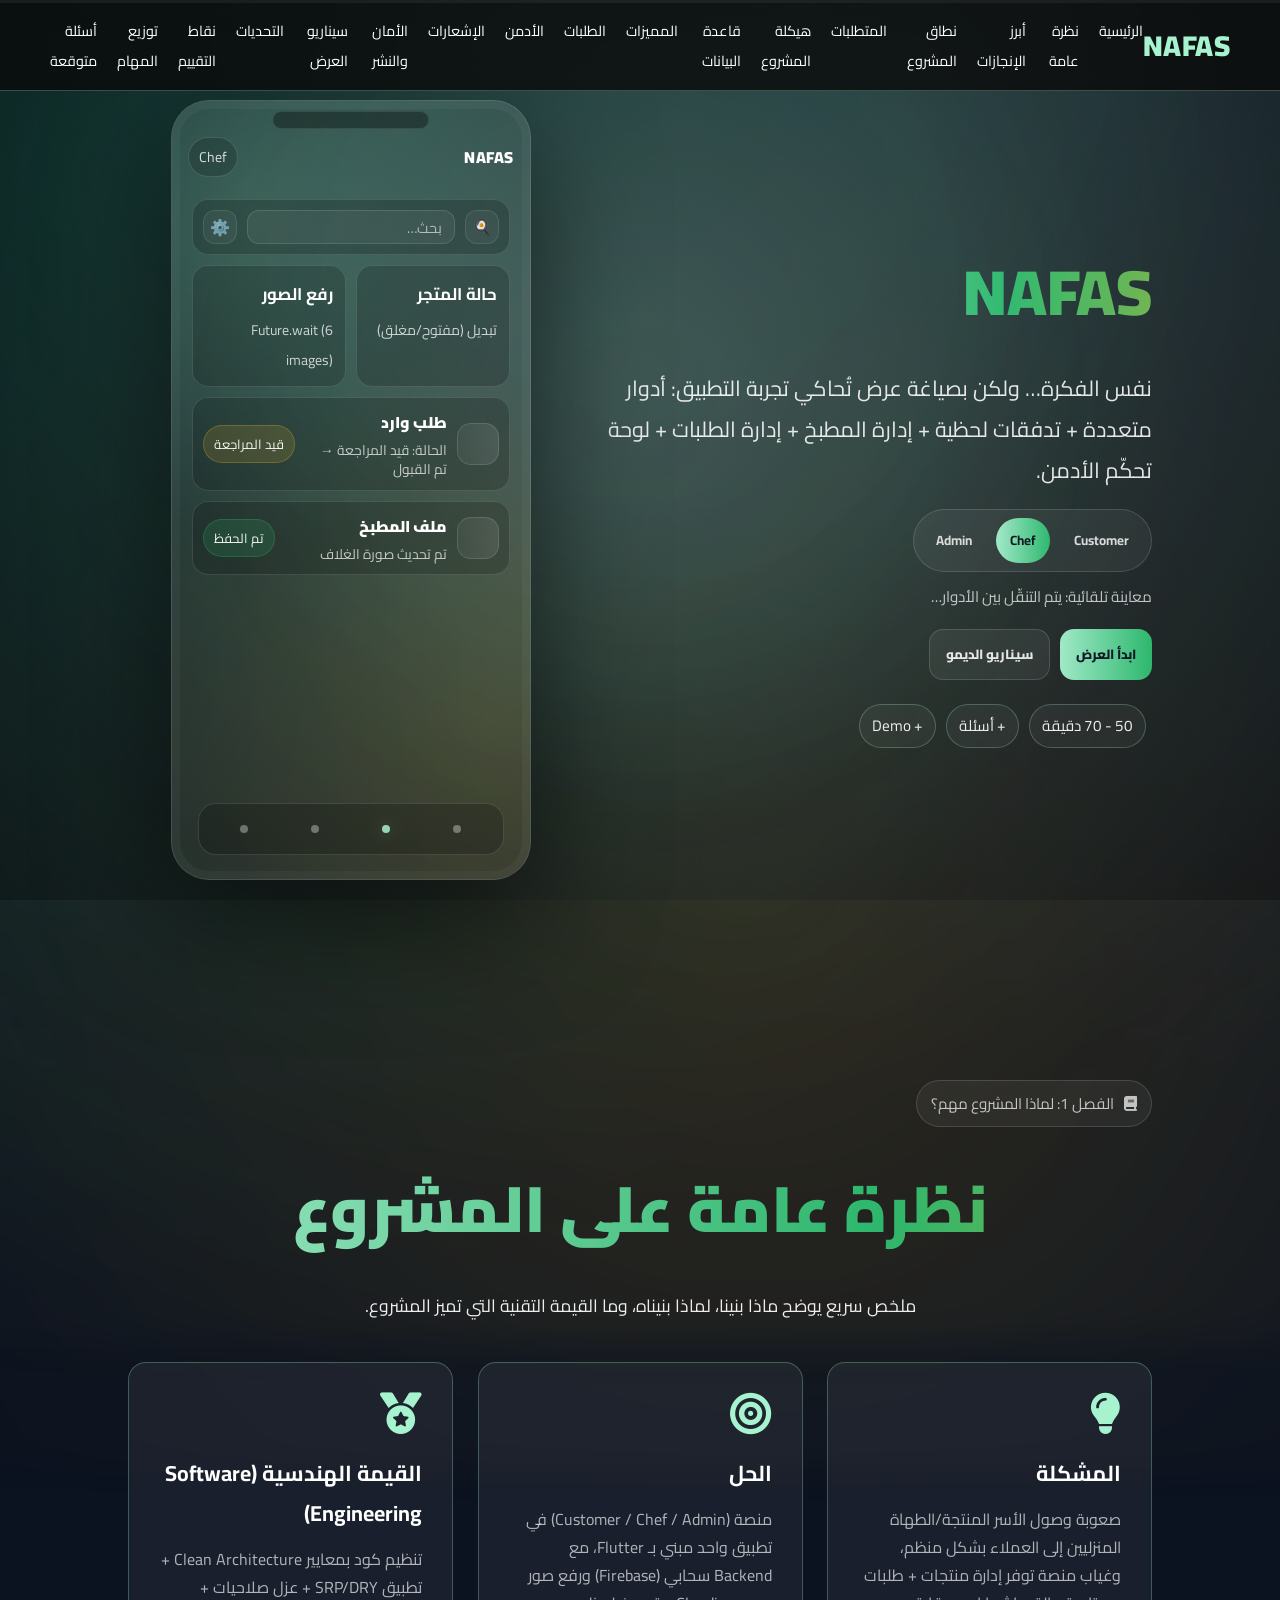
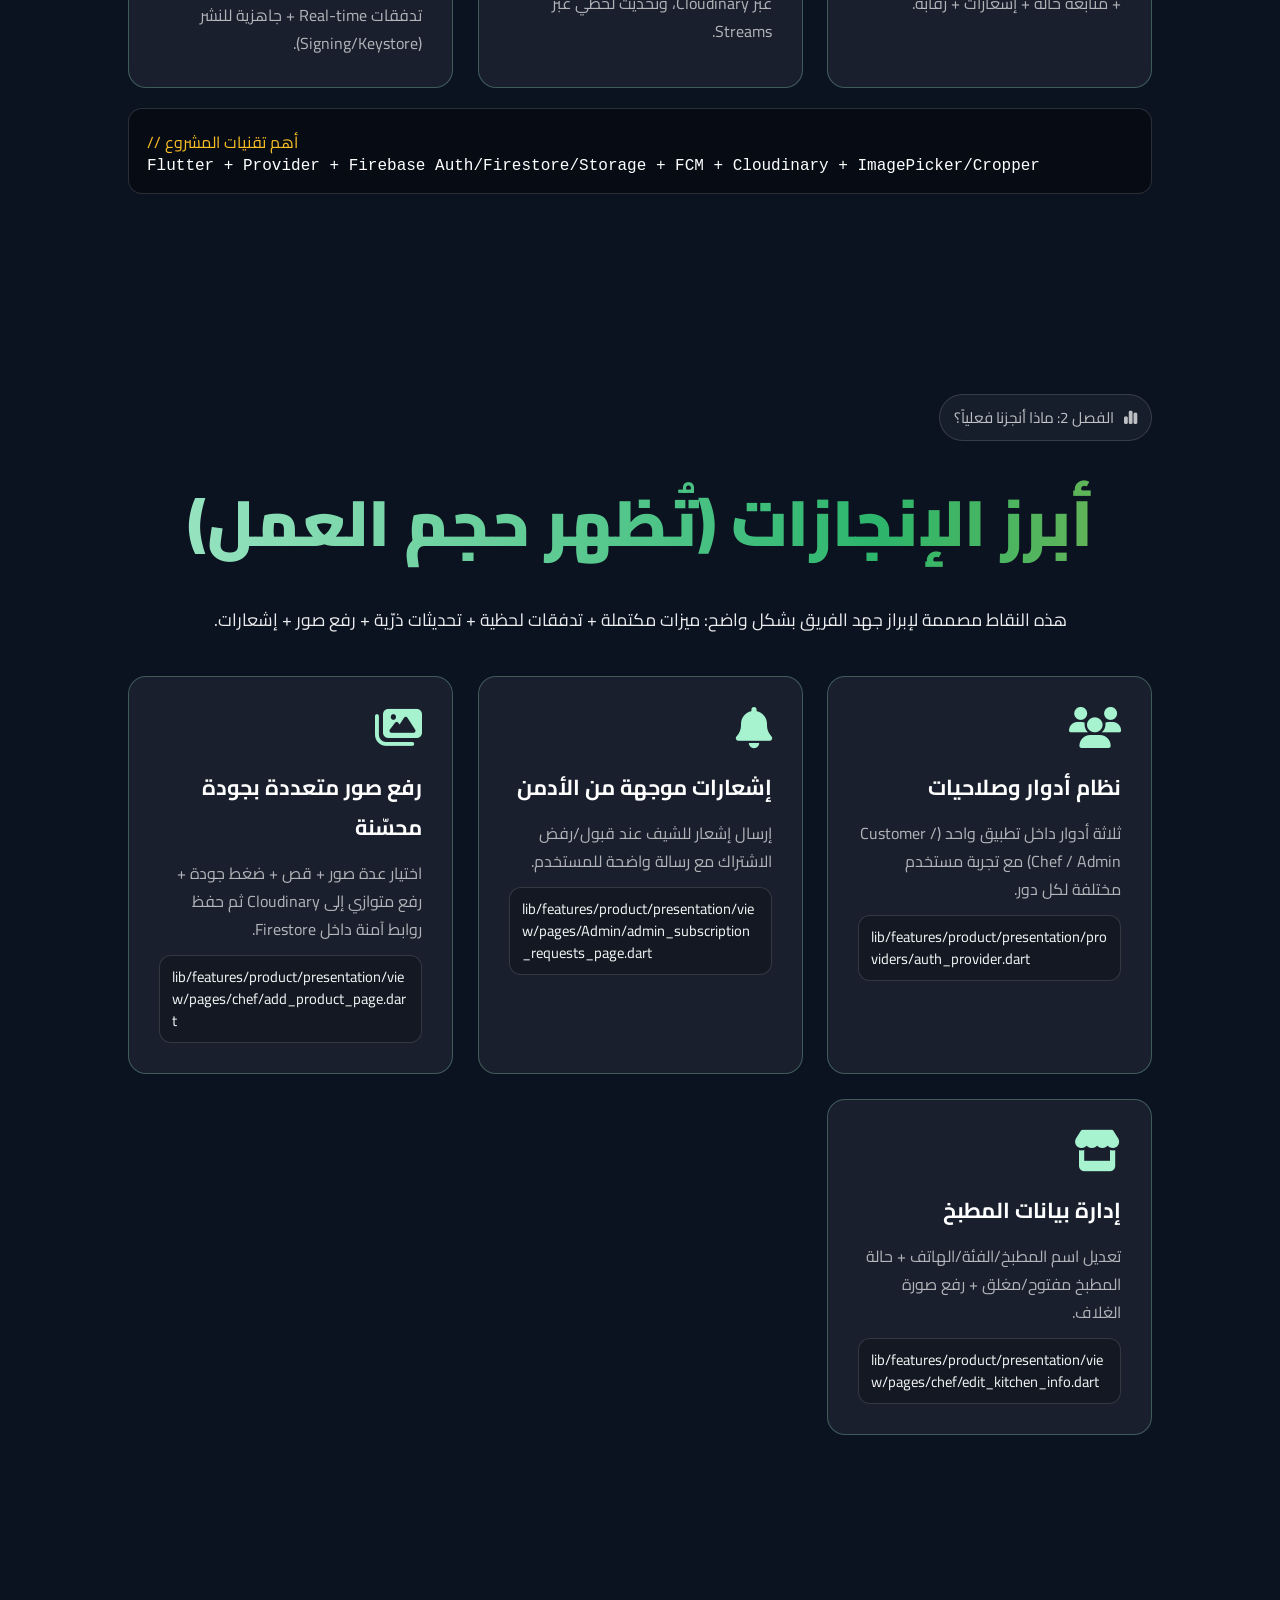
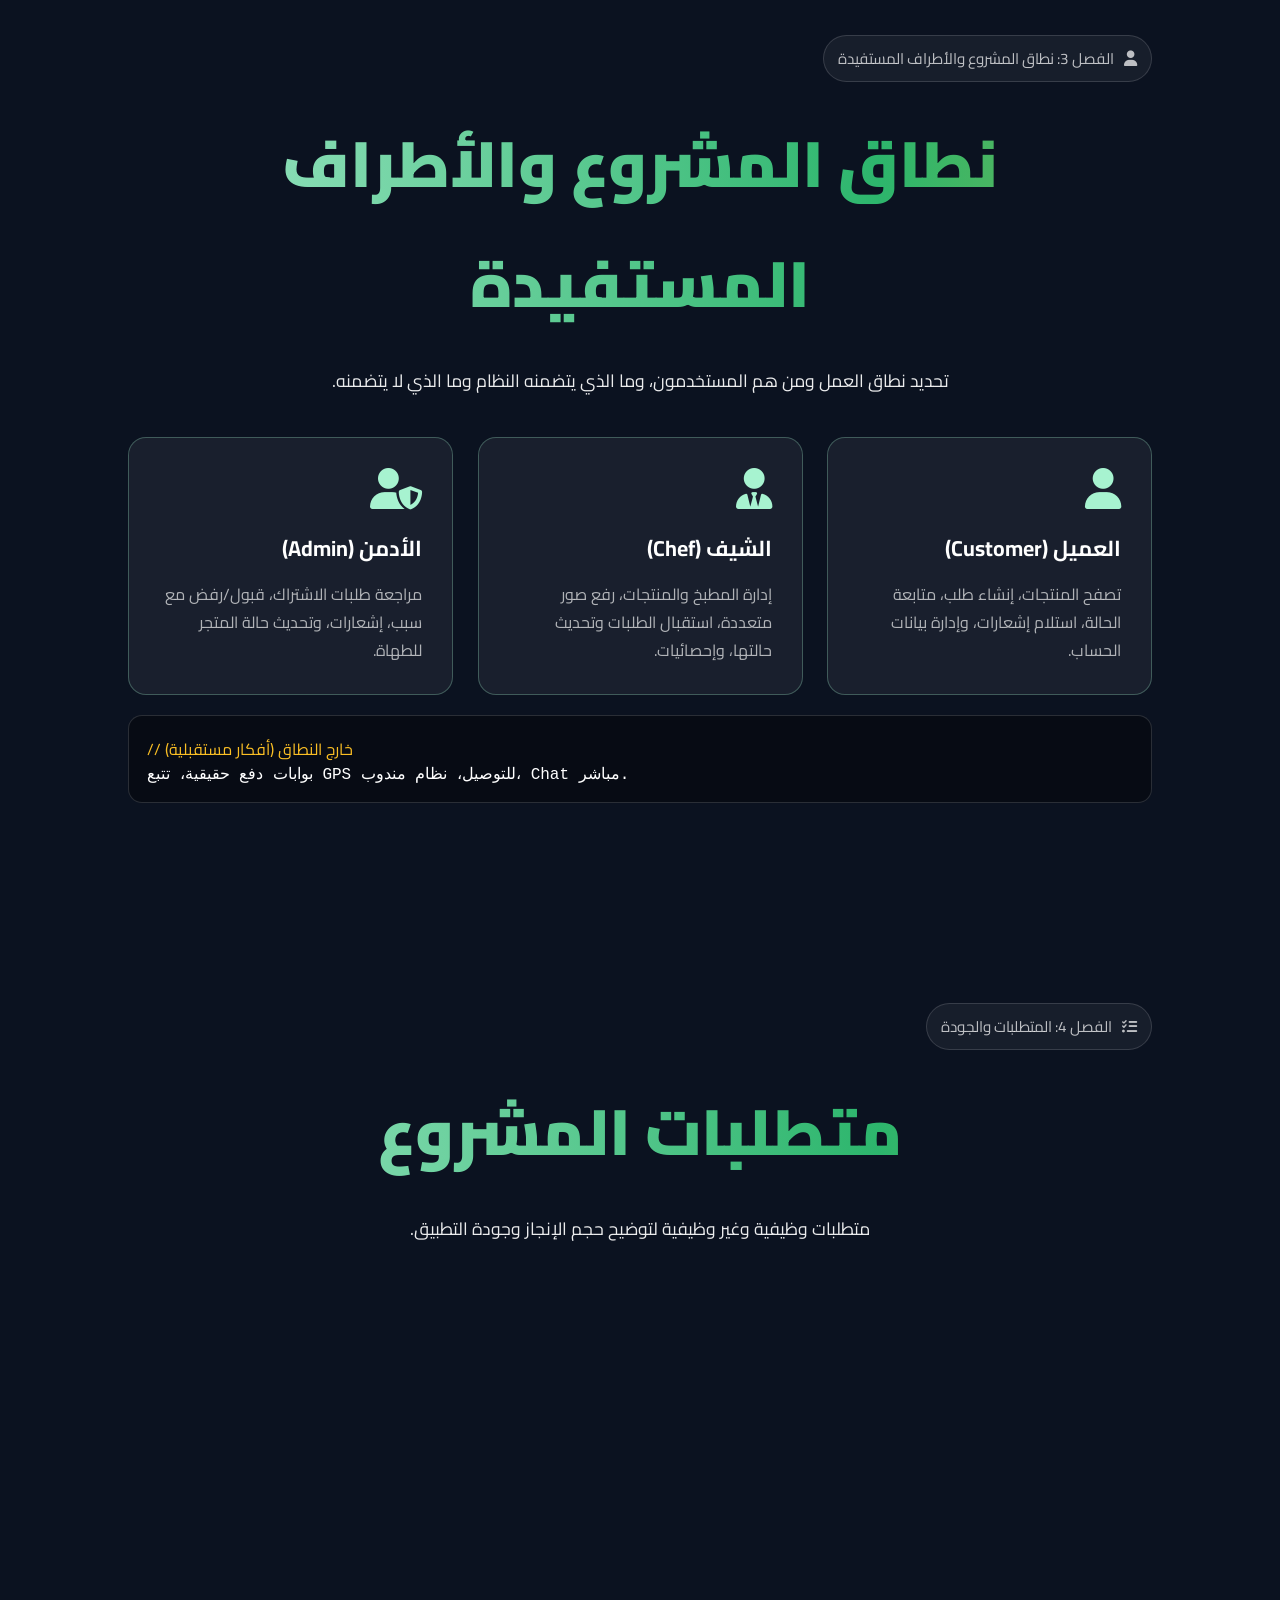
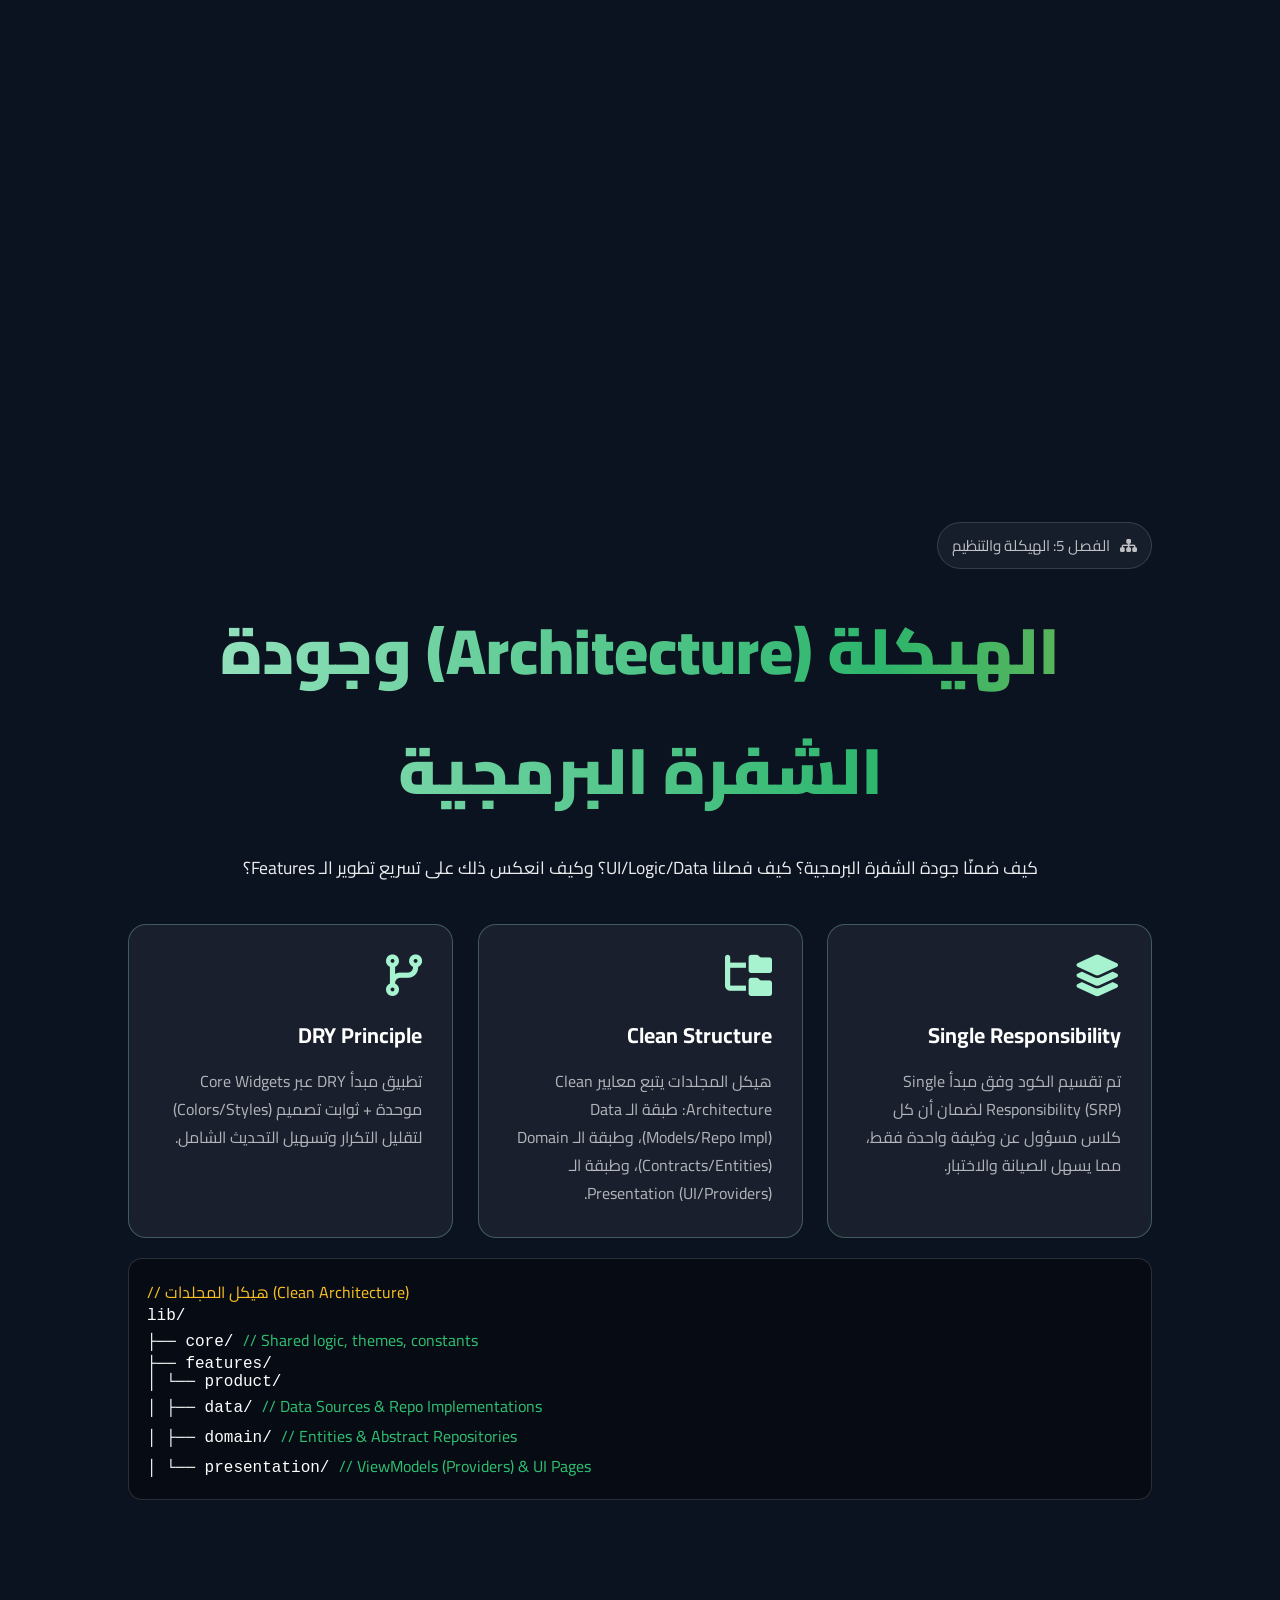
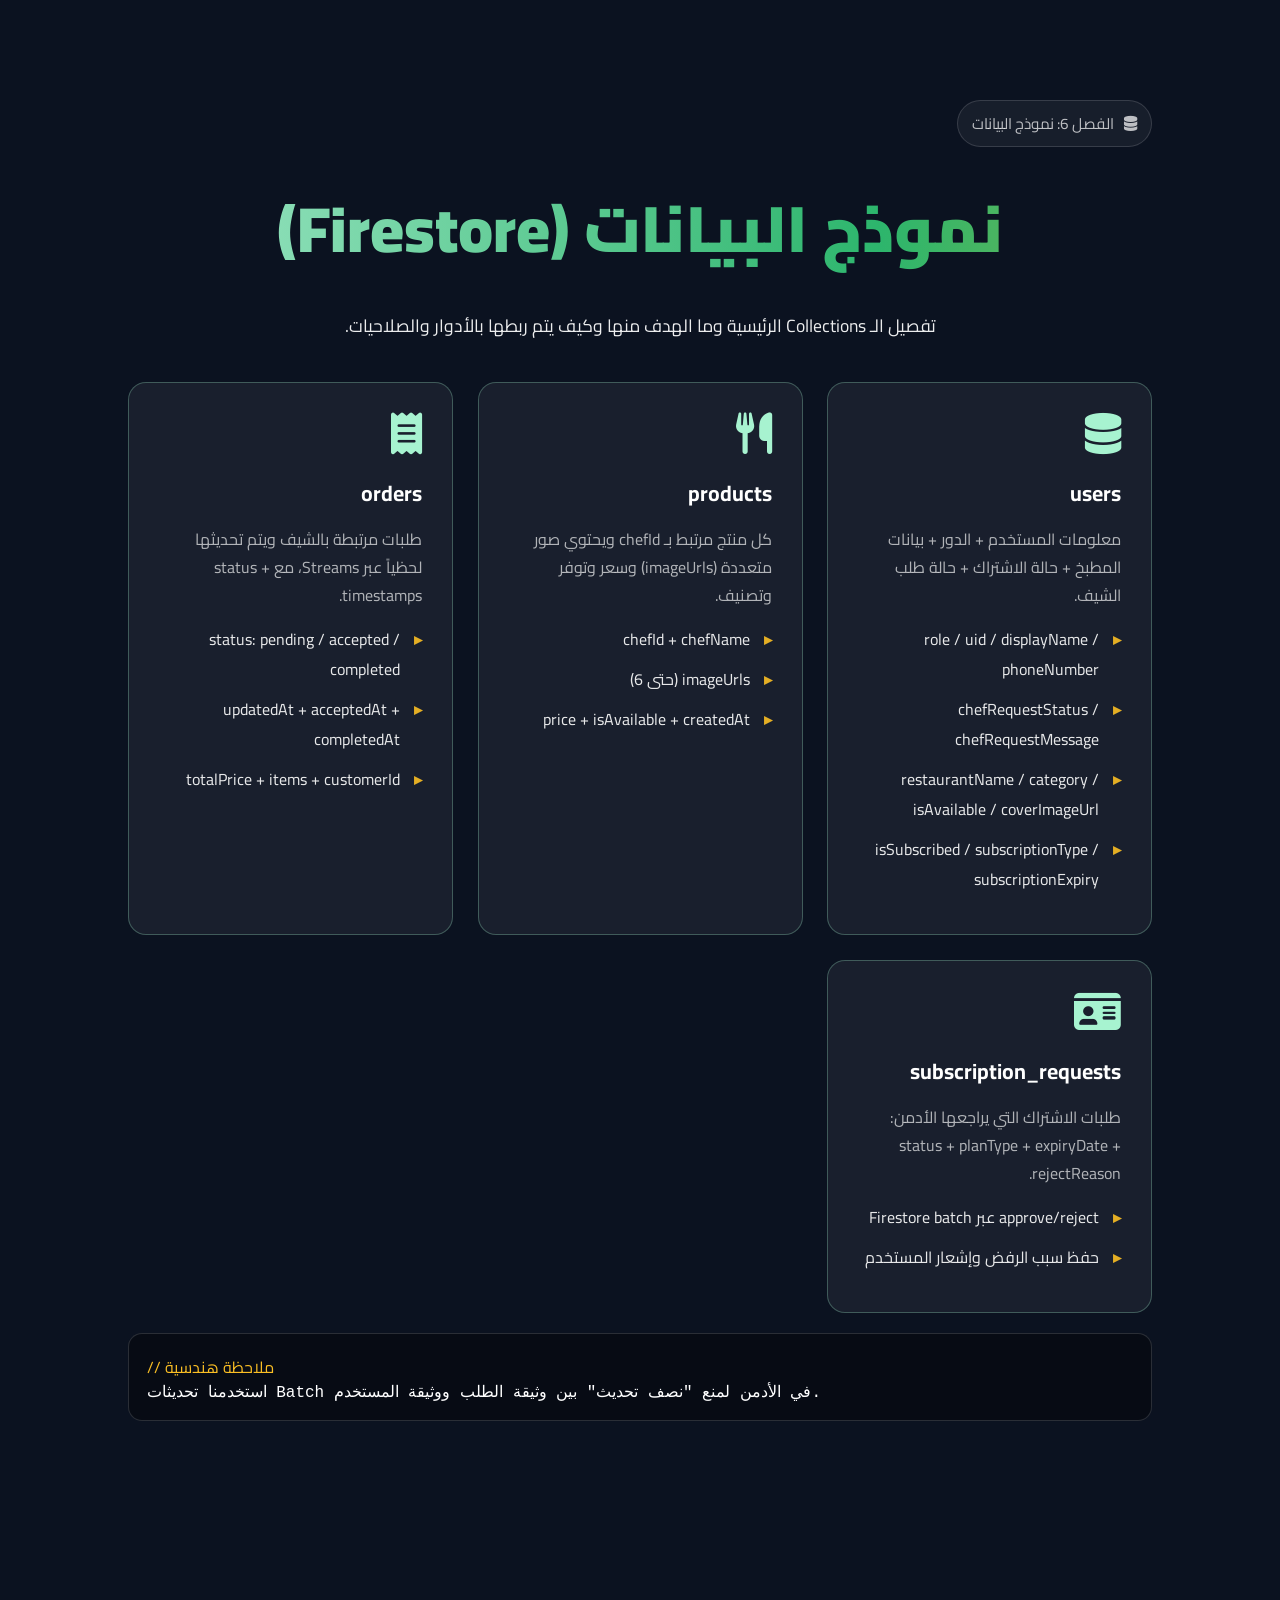
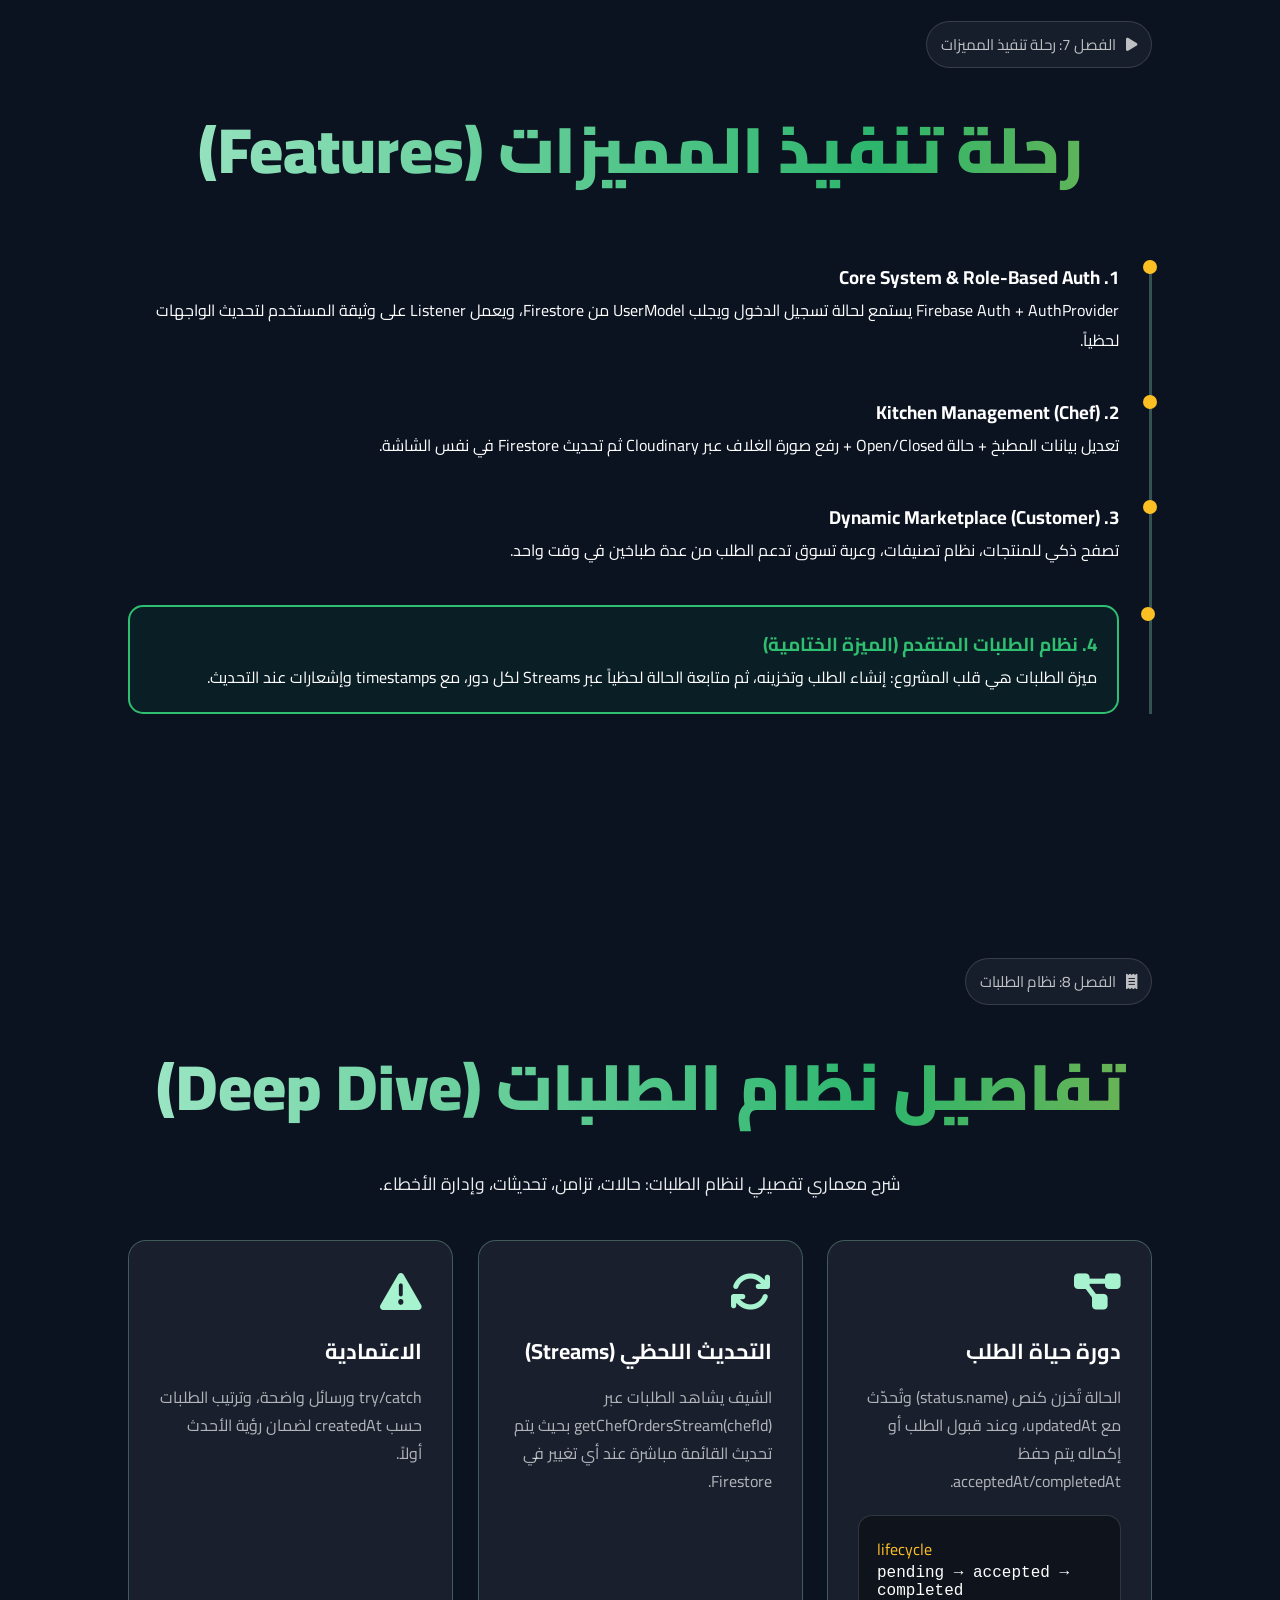
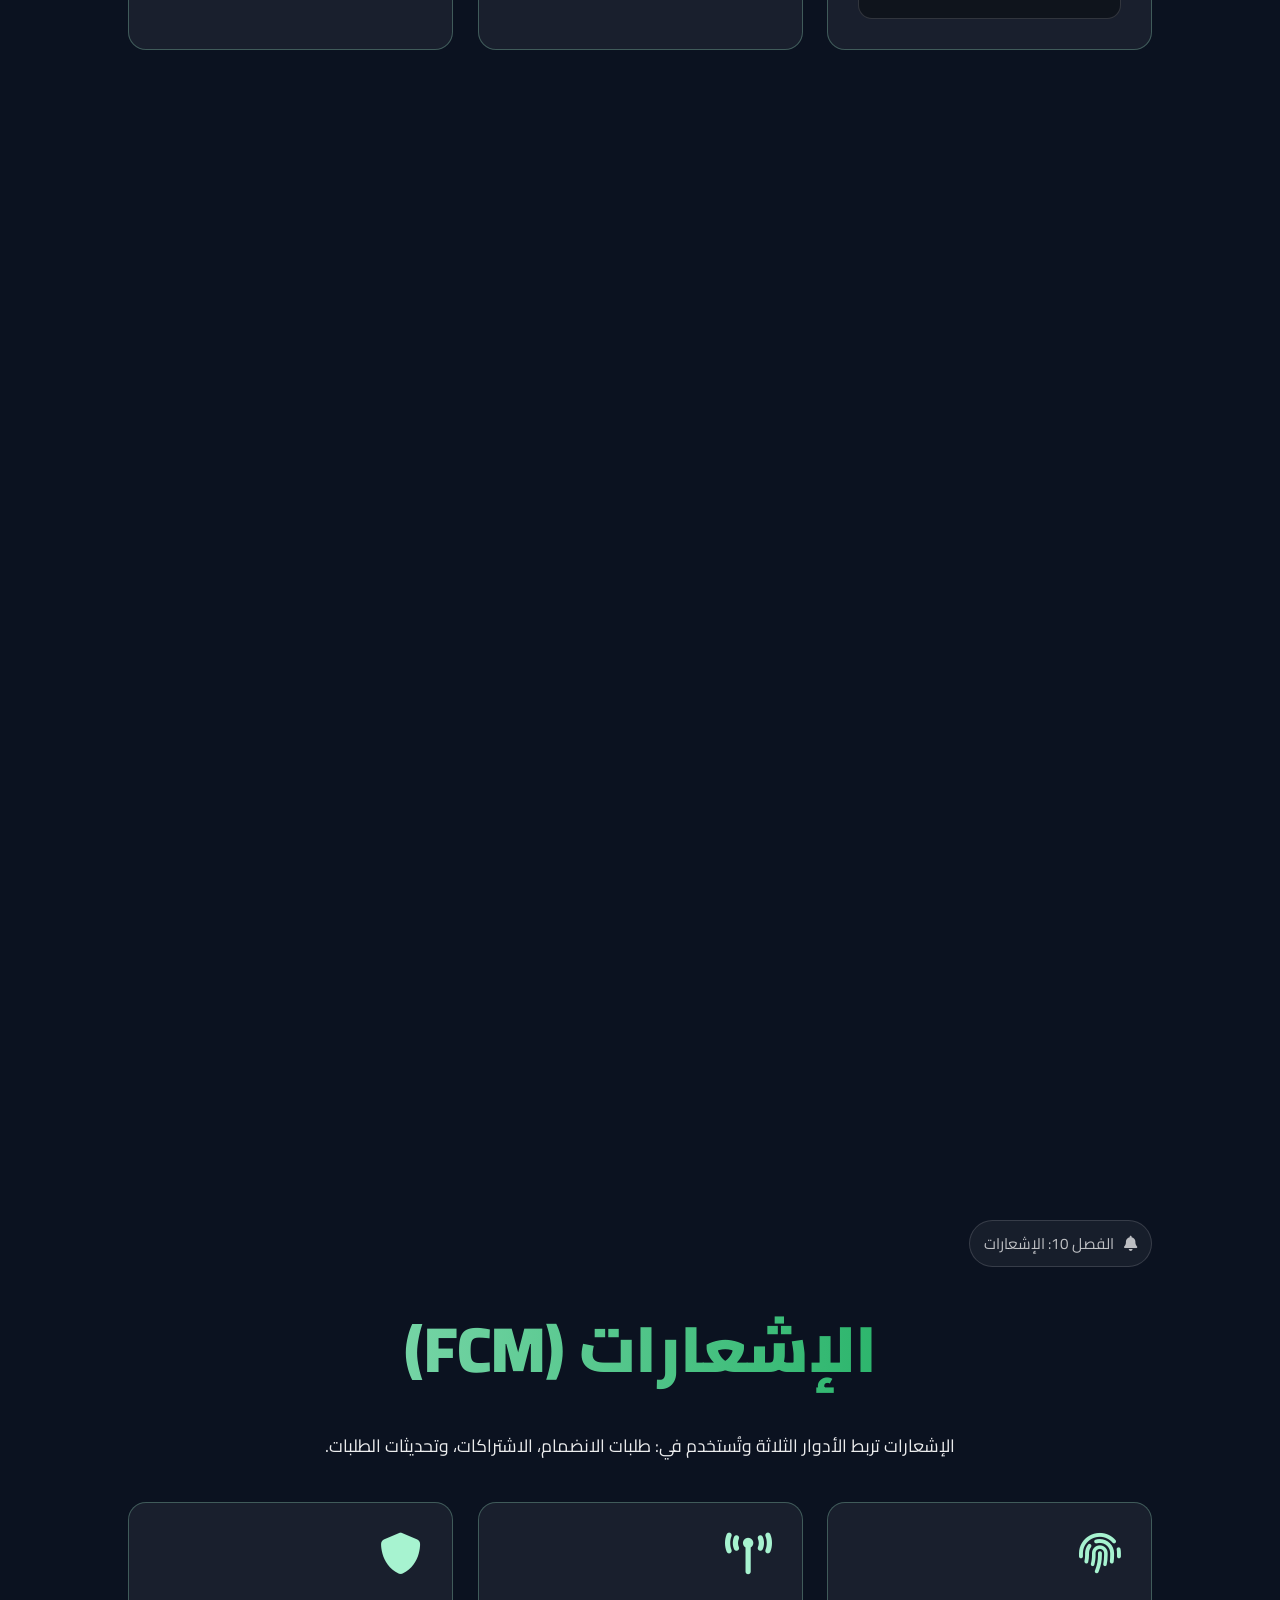
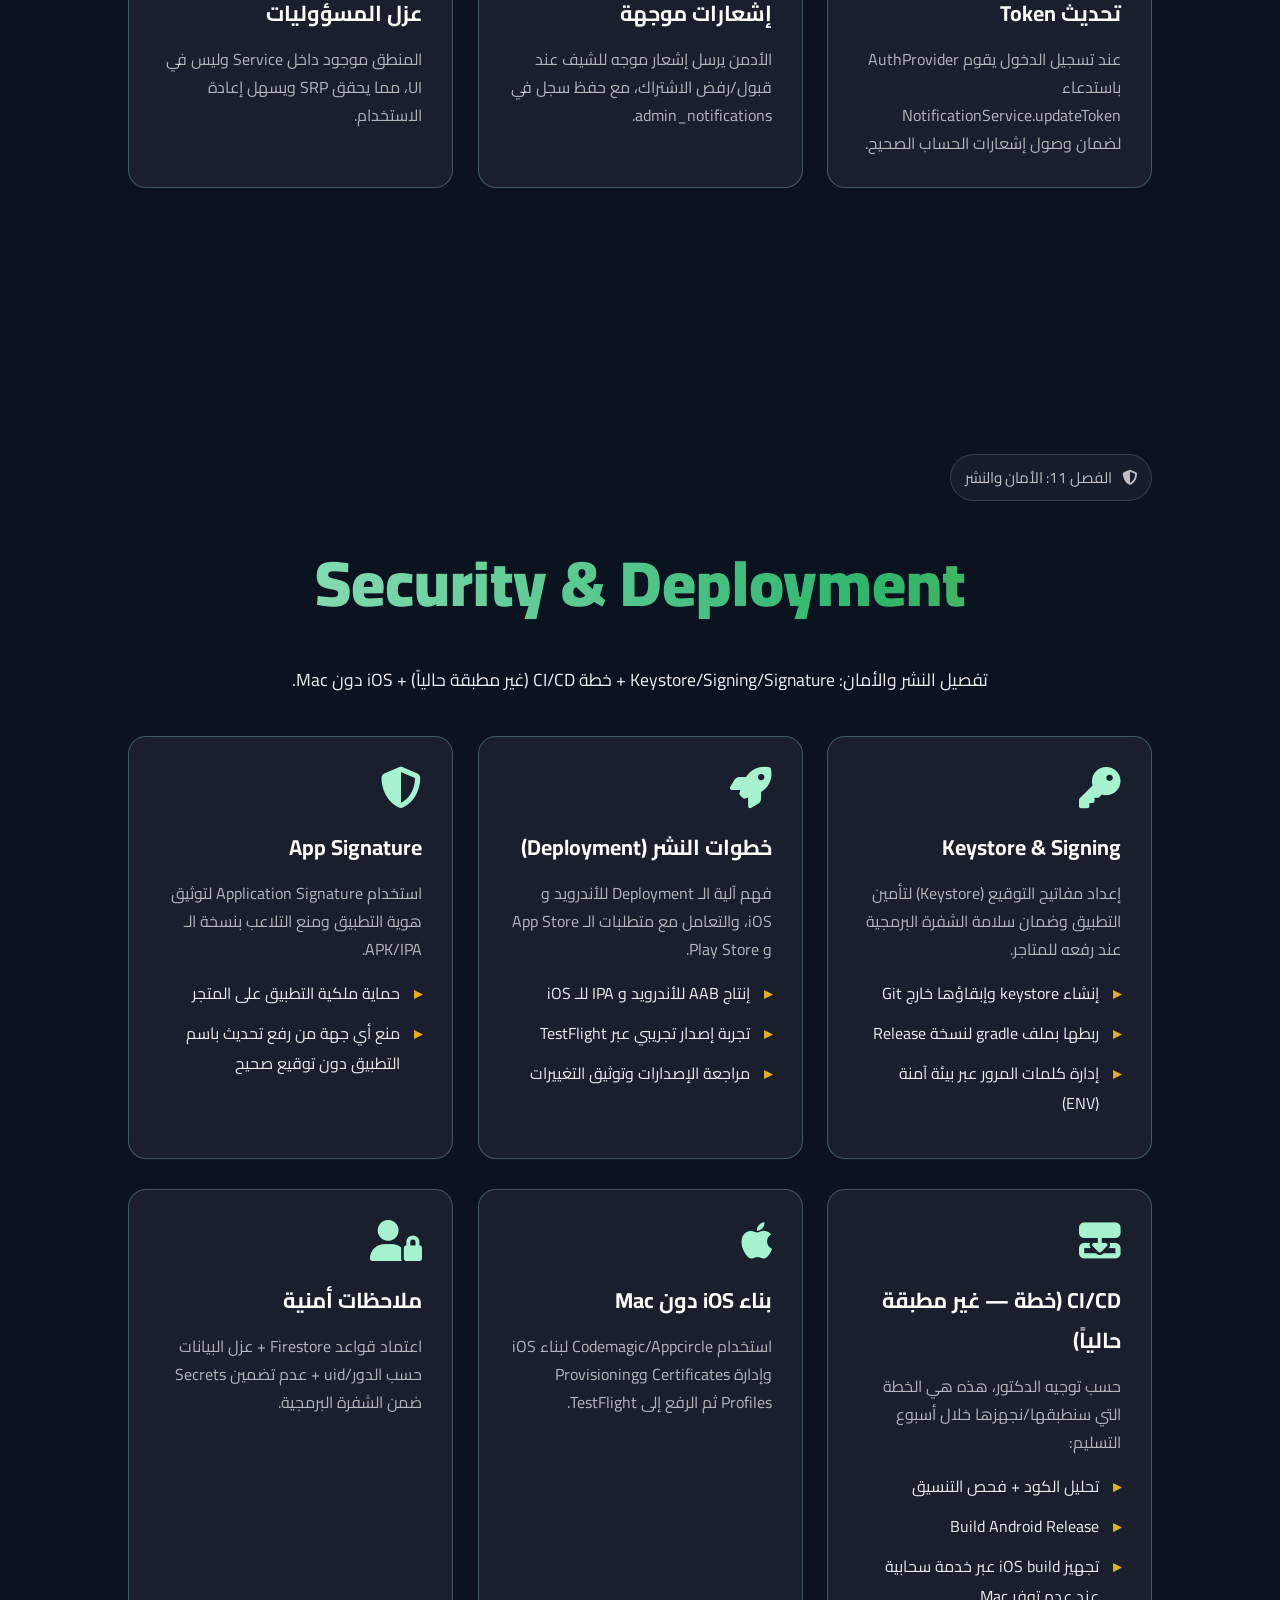
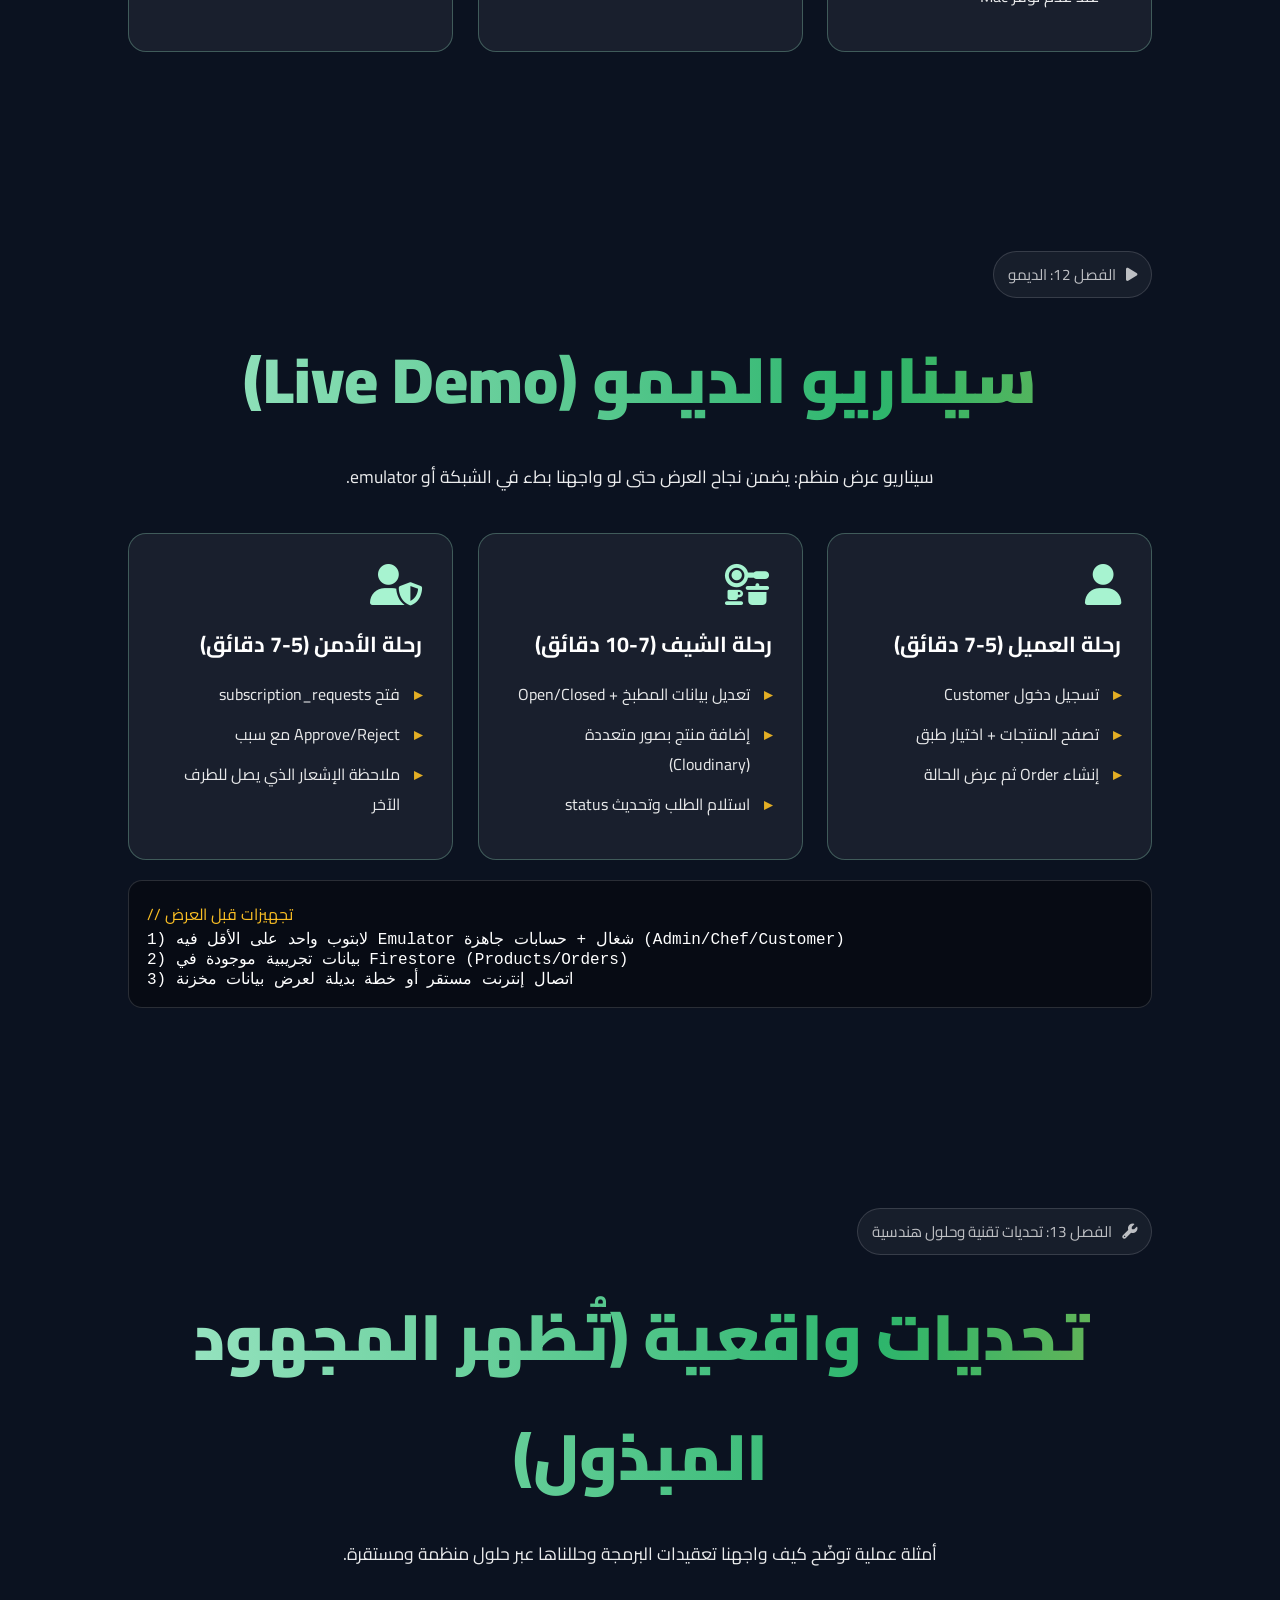
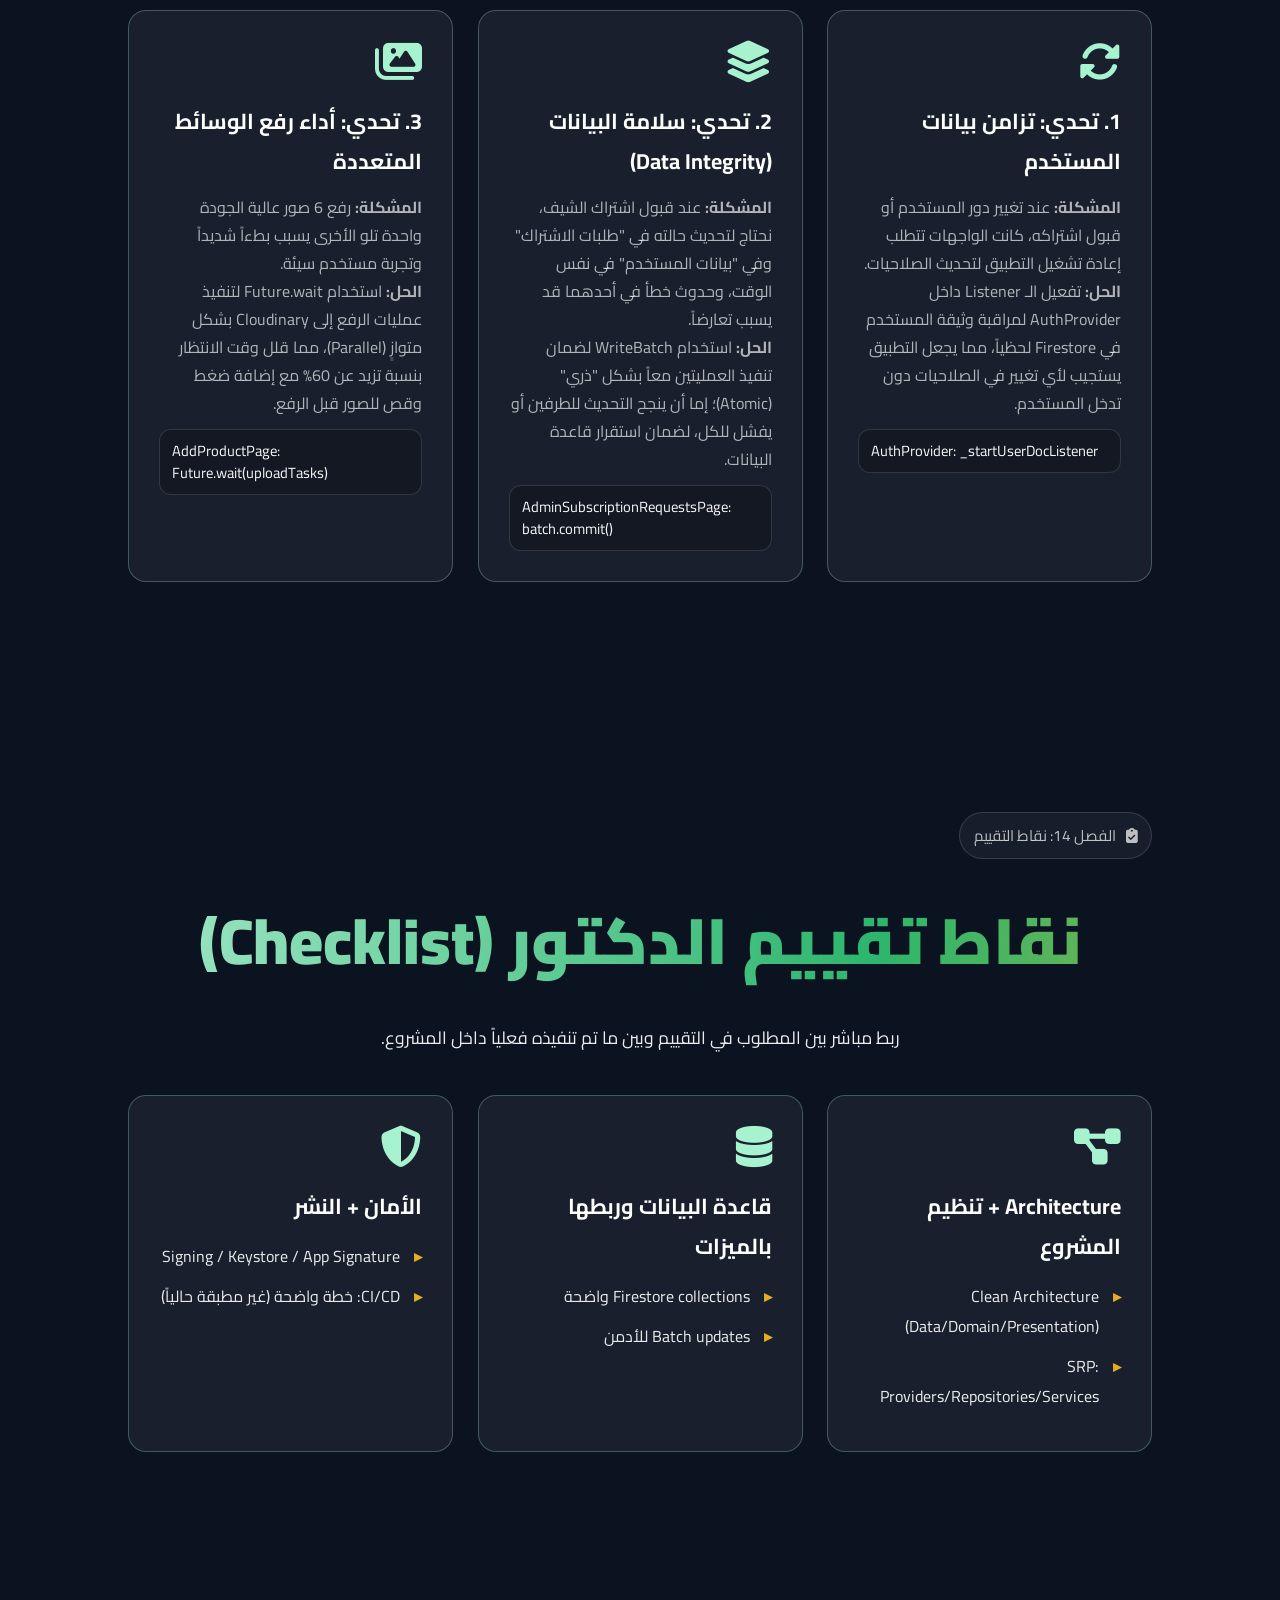
==== commit 8803f78a: "تعديل" ====
--- a/index.html
+++ b/index.html
@@ -4,8 +4,10 @@
     <meta charset="UTF-8">
     <meta name="viewport" content="width=device-width, initial-scale=1.0">
     <title>NAFAS - عرض مشروع التخرج</title>
+    <link rel="preconnect" href="https://fonts.googleapis.com">
+    <link rel="preconnect" href="https://fonts.gstatic.com" crossorigin>
     <link href="https://fonts.googleapis.com/css2?family=Cairo:wght@300;400;600;700;900&display=swap" rel="stylesheet">
-    <link rel="stylesheet" href="https://cdnjs.cloudflare.com/ajax/libs/font-awesome/6.4.0/css/all.min.css">
+    <link rel="stylesheet" href="https://cdnjs.cloudflare.com/ajax/libs/font-awesome/6.4.0/css/all.min.css" media="print" onload="this.media='all'">
     <style>
         :root {
             --primary: #2fbf71;
@@ -27,7 +29,7 @@
             inset: 0;
             pointer-events: none;
             z-index: 0;
-            opacity: 0.10;
+            opacity: 0.05;
             mix-blend-mode: overlay;
             background-image: url('data:image/svg+xml;utf8,<svg xmlns="http://www.w3.org/2000/svg" width="220" height="220"><filter id="n"><feTurbulence type="fractalNoise" baseFrequency="0.9" numOctaves="3" stitchTiles="stitch"/></filter><rect width="220" height="220" filter="url(%23n)" opacity="0.35"/></svg>');
         }
@@ -38,7 +40,7 @@
             pointer-events: none;
             z-index: 0;
             background: radial-gradient(circle at 50% 30%, rgba(0,0,0,0) 35%, rgba(0,0,0,0.35) 70%, rgba(0,0,0,0.55) 100%);
-            opacity: 0.85;
+            opacity: 0.5;
         }
 
         .spotlight {
@@ -46,8 +48,8 @@
             inset: 0;
             pointer-events: none;
             z-index: 0;
-            opacity: 0.65;
-            background: radial-gradient(circle at 50% 45%, rgba(167, 243, 208, 0.14), rgba(47, 191, 113, 0.06) 35%, transparent 60%);
+            opacity: 0.35;
+            background: radial-gradient(circle at 50% 45%, rgba(167, 243, 208, 0.10), rgba(47, 191, 113, 0.05) 35%, transparent 60%);
             transform: translate3d(0, 0, 0);
             transition: opacity 300ms ease;
         }
@@ -65,17 +67,17 @@
             position: absolute;
             inset: -35vmax;
             background:
-                radial-gradient(circle at 25% 35%, rgba(47, 191, 113, 0.22), transparent 55%),
-                radial-gradient(circle at 70% 25%, rgba(167, 243, 208, 0.18), transparent 52%),
-                radial-gradient(circle at 55% 75%, rgba(251, 191, 36, 0.14), transparent 55%);
-            filter: blur(26px);
+                radial-gradient(circle at 25% 35%, rgba(47, 191, 113, 0.15), transparent 55%),
+                radial-gradient(circle at 70% 25%, rgba(167, 243, 208, 0.12), transparent 52%),
+                radial-gradient(circle at 55% 75%, rgba(251, 191, 36, 0.10), transparent 55%);
+            filter: blur(20px);
             transform: translate3d(0, 0, 0);
-            animation: auroraMove 16s ease-in-out infinite alternate;
+            animation: auroraMove 20s ease-in-out infinite alternate;
         }
         .animated-bg::after {
             inset: -45vmax;
-            opacity: 0.75;
-            animation-duration: 22s;
+            opacity: 0.5;
+            animation-duration: 28s;
             animation-direction: alternate-reverse;
         }
 
@@ -91,7 +93,7 @@
             pointer-events: none;
             z-index: -1;
             overflow: hidden;
-            opacity: 0.9;
+            opacity: 0.5;
         }
         .particle {
             position: absolute;
@@ -1551,9 +1553,9 @@
 
         function animateSpotlight() {
             if (prefersReducedMotion) return;
-            spX += (spTX - spX) * 0.08;
-            spY += (spTY - spY) * 0.08;
-            spotlight.style.background = `radial-gradient(circle at ${spX.toFixed(2)}% ${spY.toFixed(2)}%, rgba(167, 243, 208, 0.14), rgba(47, 191, 113, 0.06) 35%, transparent 60%)`;
+            spX += (spTX - spX) * 0.05;
+            spY += (spTY - spY) * 0.05;
+            spotlight.style.background = `radial-gradient(circle at ${spX.toFixed(2)}% ${spY.toFixed(2)}%, rgba(167, 243, 208, 0.10), rgba(47, 191, 113, 0.05) 35%, transparent 60%)`;
             requestAnimationFrame(animateSpotlight);
         }
         requestAnimationFrame(animateSpotlight);
@@ -1620,9 +1622,9 @@
 
         [...sections, ...staggerTargets].forEach((el) => io.observe(el));
 
-        // Particles generation (strong mode)
+        // Particles generation (optimized mode)
         const particlesRoot = document.querySelector('.particles');
-        const particleCount = 78;
+        const particleCount = 30;
         if (particlesRoot) {
             for (let i = 0; i < particleCount; i++) {
                 const p = document.createElement('span');
@@ -1653,8 +1655,8 @@
         let currentY = 0;
 
         function animateParallax() {
-            currentX += (targetX - currentX) * 0.08;
-            currentY += (targetY - currentY) * 0.08;
+            currentX += (targetX - currentX) * 0.05;
+            currentY += (targetY - currentY) * 0.05;
             bg.style.transform = `translate3d(${currentX}px, ${currentY}px, 0)`;
             rafId = requestAnimationFrame(animateParallax);
         }
@@ -1667,25 +1669,31 @@
             targetY = dy * 10;
         }, { passive: true });
 
-        // 3D tilt on cards
+        // 3D tilt on cards (optimized with throttling)
         const cards = Array.from(document.querySelectorAll('.card'));
         if (!prefersReducedMotion) {
+            let tiltThrottle = false;
             cards.forEach((card) => {
                 const shine = document.createElement('div');
                 shine.className = 'tilt-shine';
                 card.appendChild(shine);
 
                 card.addEventListener('mousemove', (e) => {
-                    const r = card.getBoundingClientRect();
-                    const x = e.clientX - r.left;
-                    const y = e.clientY - r.top;
-                    const rx = ((y / r.height) - 0.5) * -10;
-                    const ry = ((x / r.width) - 0.5) * 10;
-
-                    card.style.setProperty('--mx', (x / r.width * 100).toFixed(2) + '%');
-                    card.style.setProperty('--my', (y / r.height * 100).toFixed(2) + '%');
-                    card.style.transform = `perspective(900px) rotateX(${rx.toFixed(2)}deg) rotateY(${ry.toFixed(2)}deg) translateY(-2px)`;
-                    card.classList.add('is-tilting');
+                    if (tiltThrottle) return;
+                    tiltThrottle = true;
+                    requestAnimationFrame(() => {
+                        const r = card.getBoundingClientRect();
+                        const x = e.clientX - r.left;
+                        const y = e.clientY - r.top;
+                        const rx = ((y / r.height) - 0.5) * -8;
+                        const ry = ((x / r.width) - 0.5) * 8;
+
+                        card.style.setProperty('--mx', (x / r.width * 100).toFixed(2) + '%');
+                        card.style.setProperty('--my', (y / r.height * 100).toFixed(2) + '%');
+                        card.style.transform = `perspective(900px) rotateX(${rx.toFixed(2)}deg) rotateY(${ry.toFixed(2)}deg) translateY(-2px)`;
+                        card.classList.add('is-tilting');
+                        tiltThrottle = false;
+                    });
                 });
 
                 card.addEventListener('mouseleave', () => {
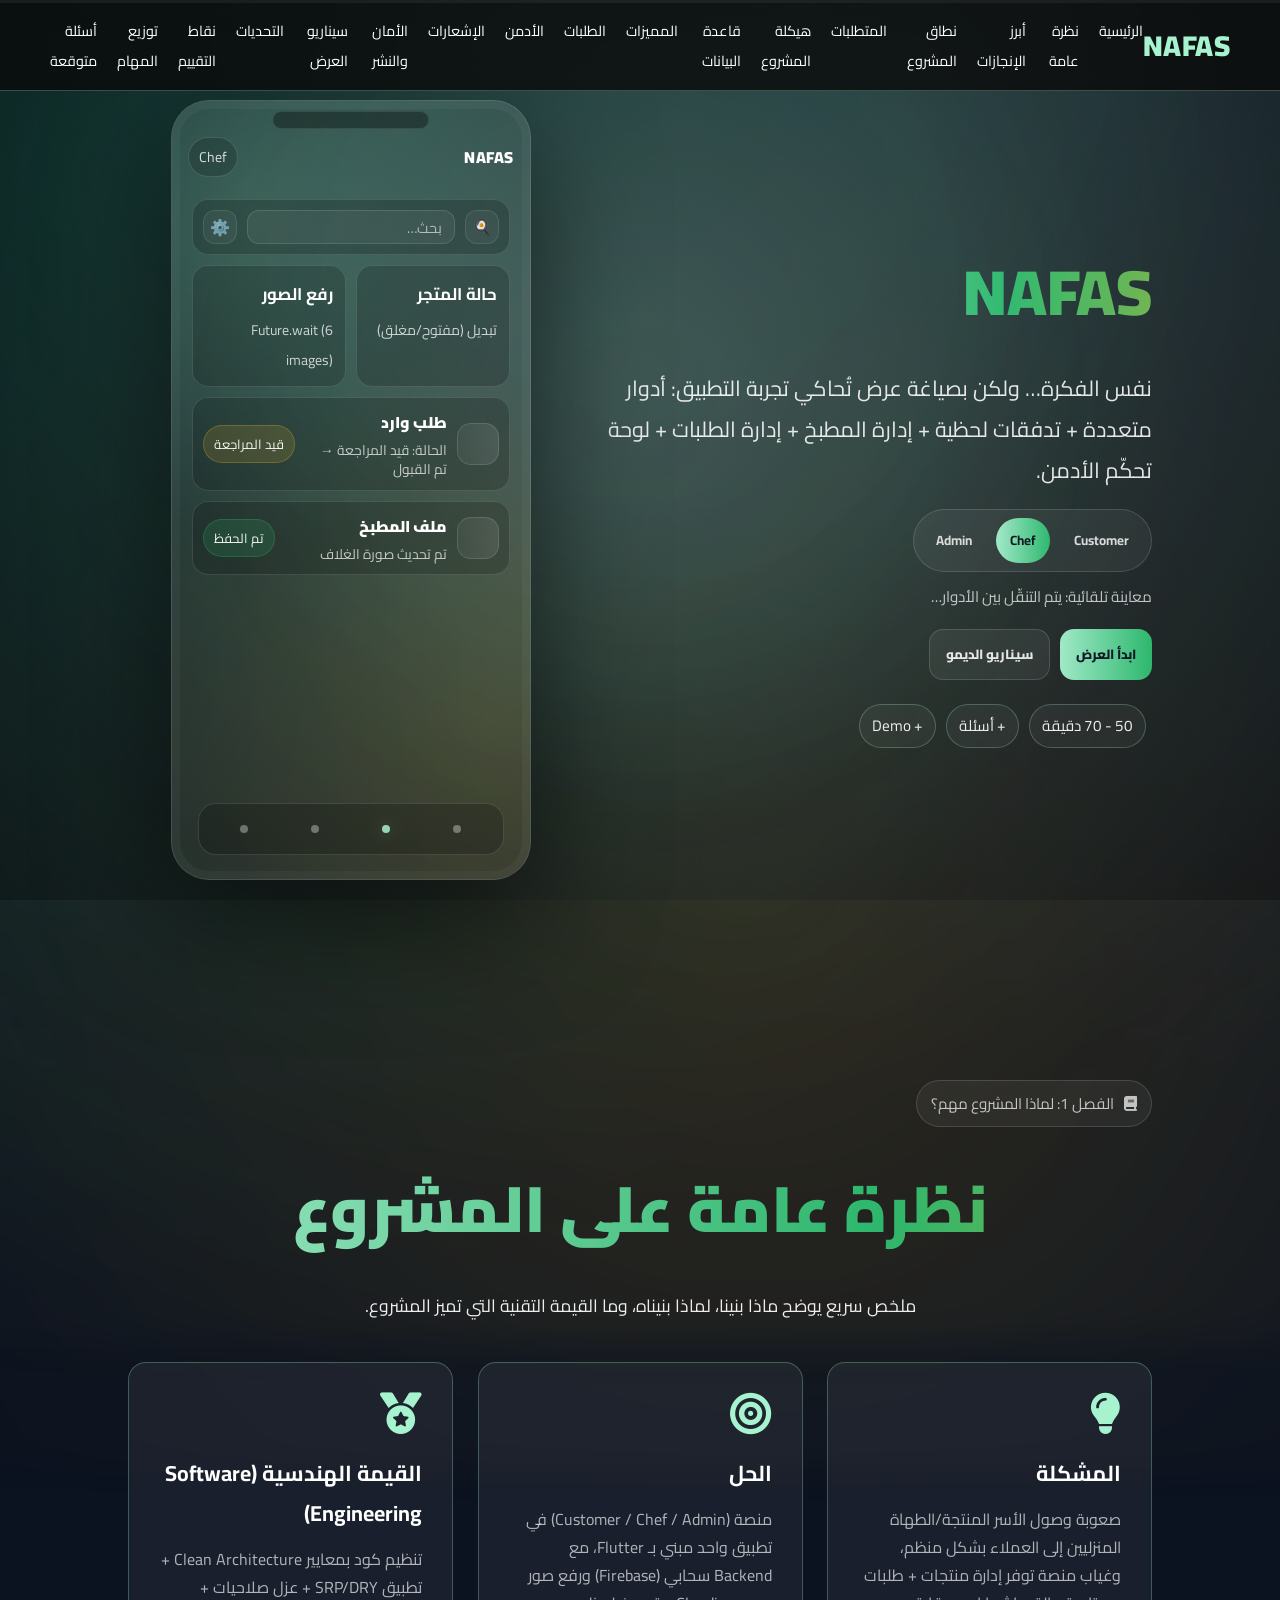
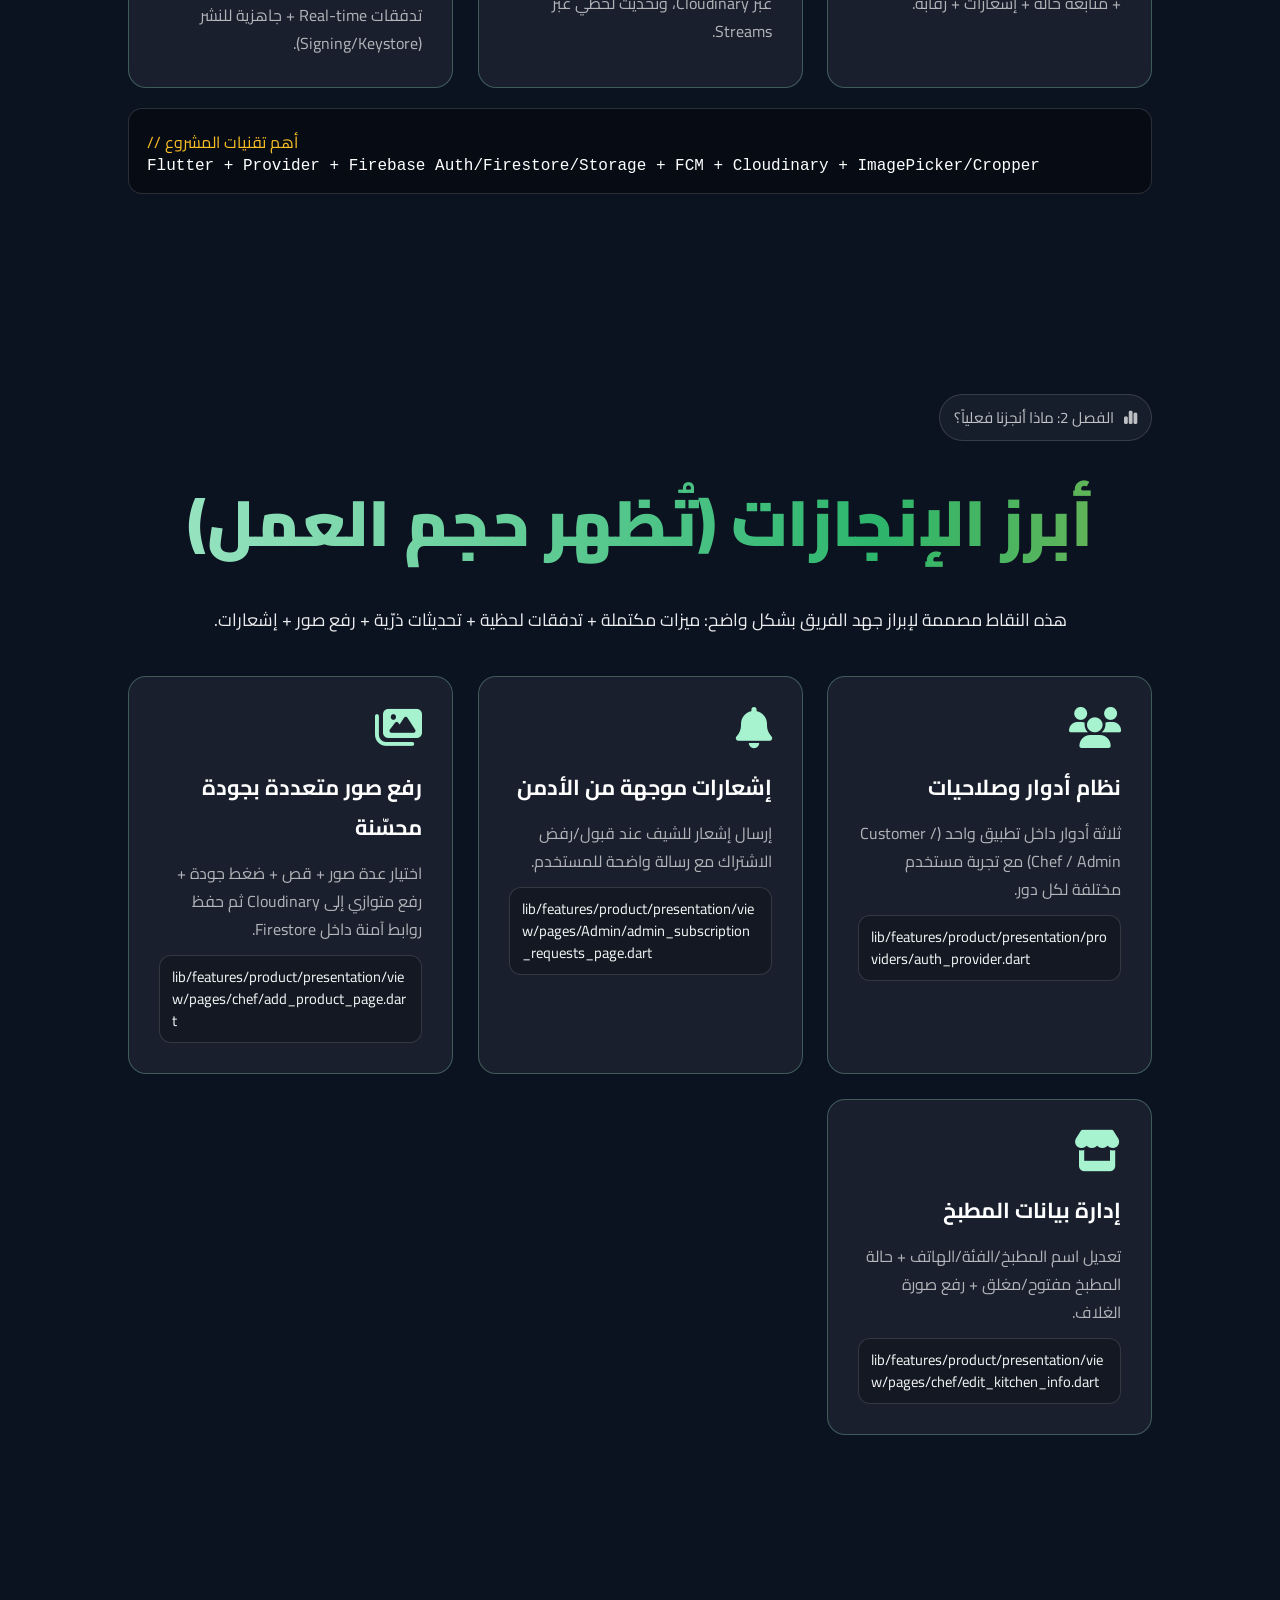
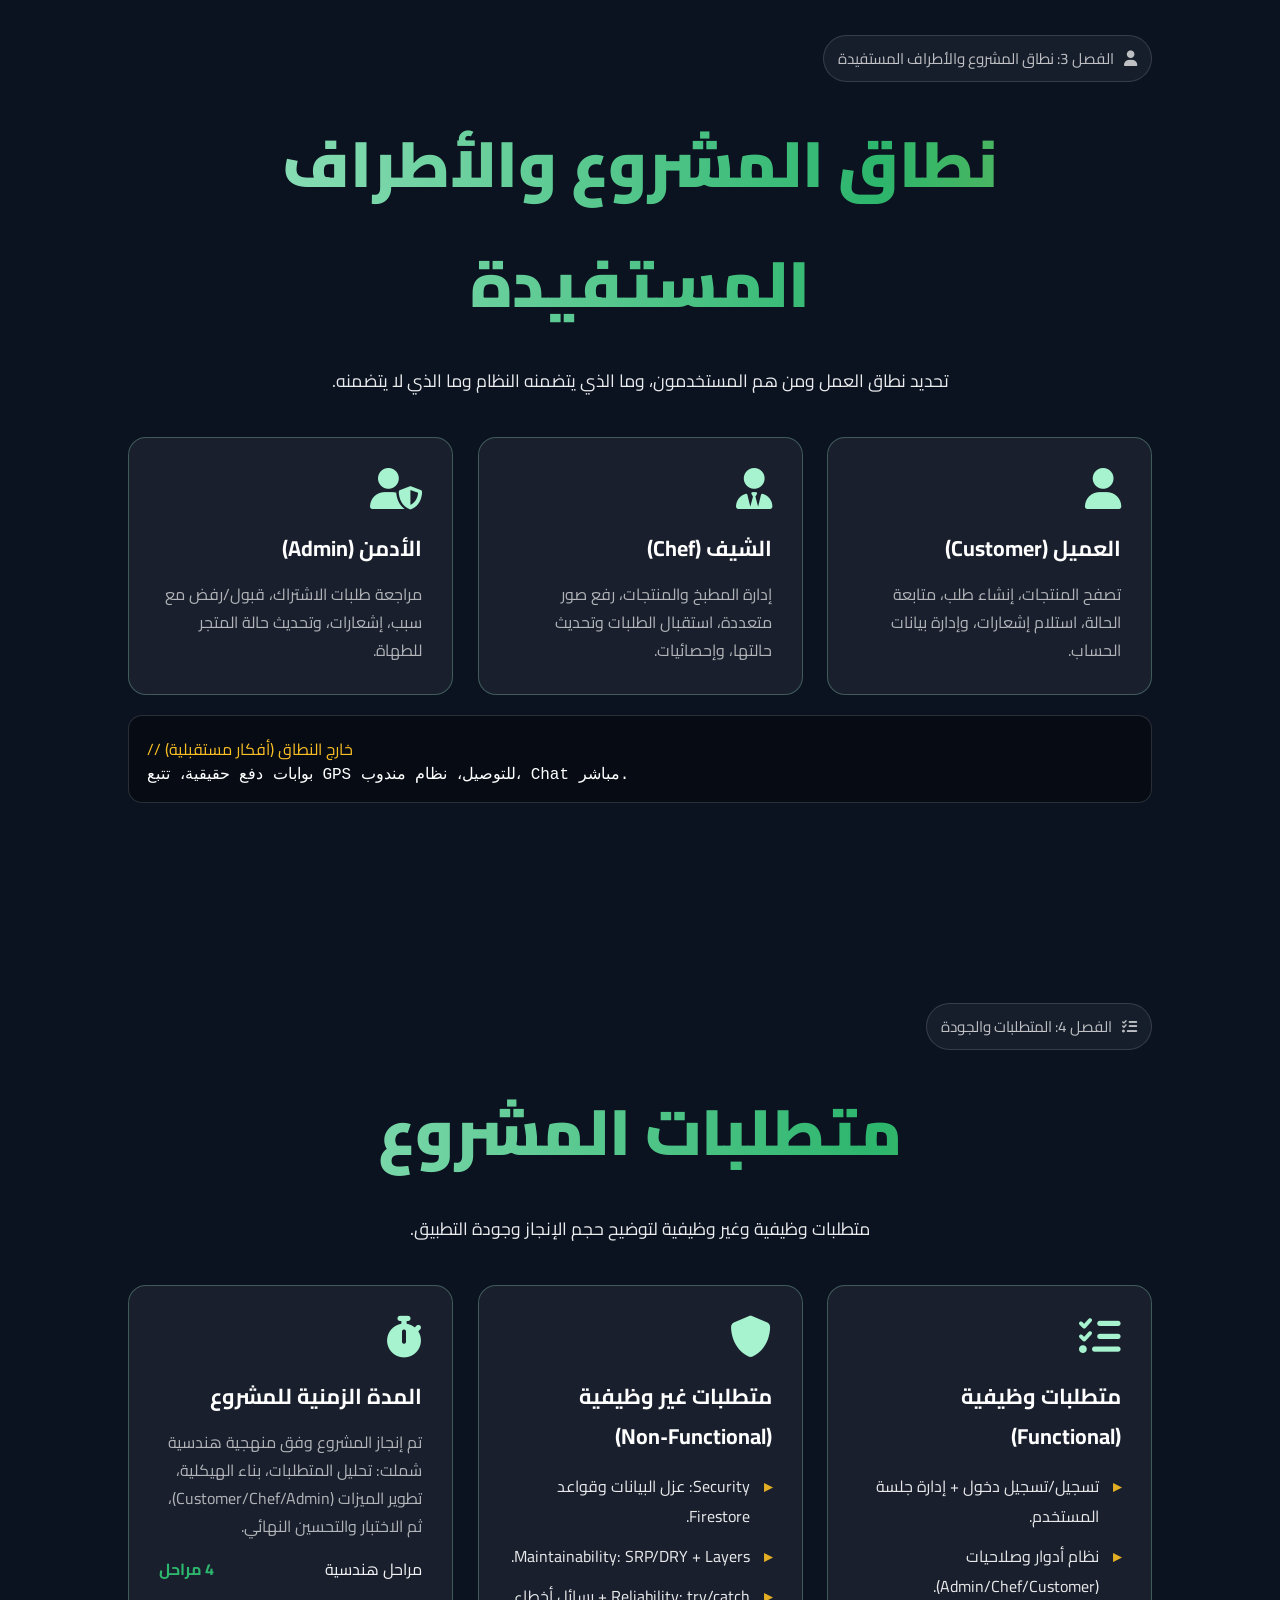
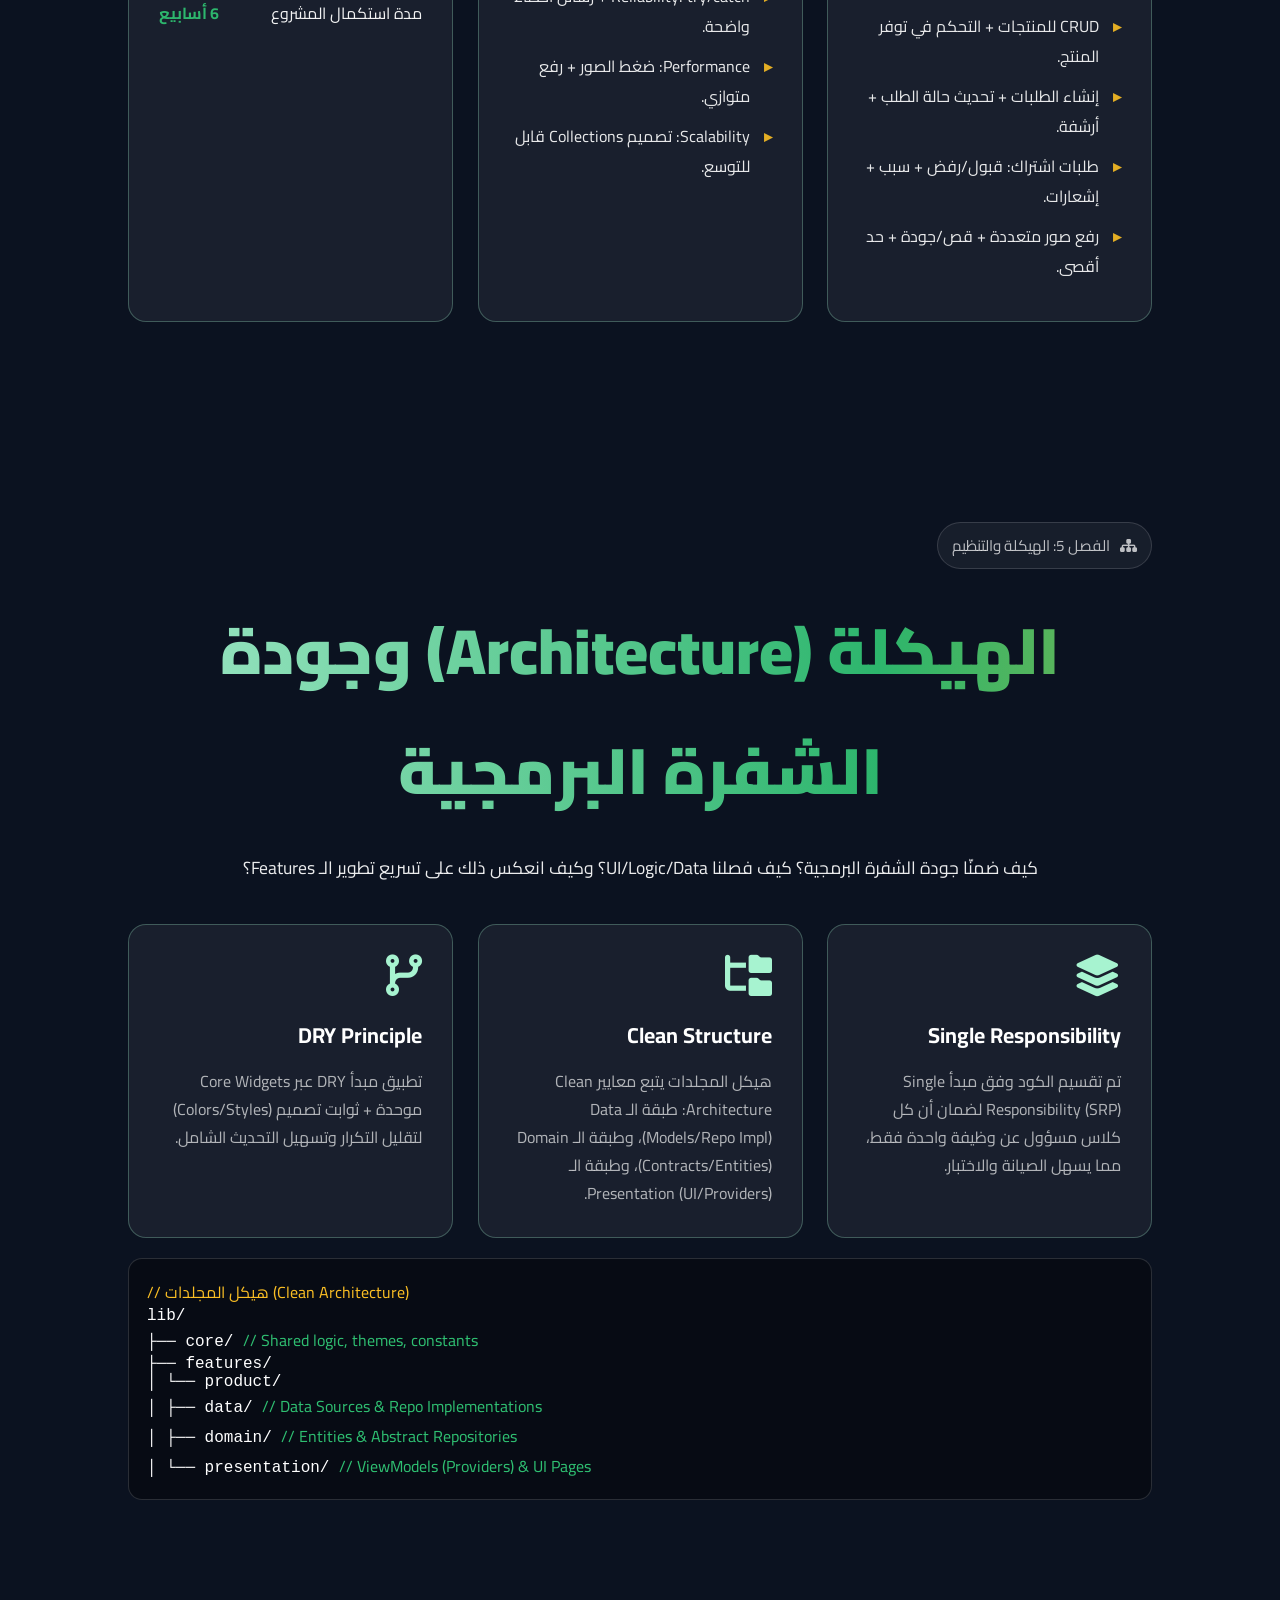
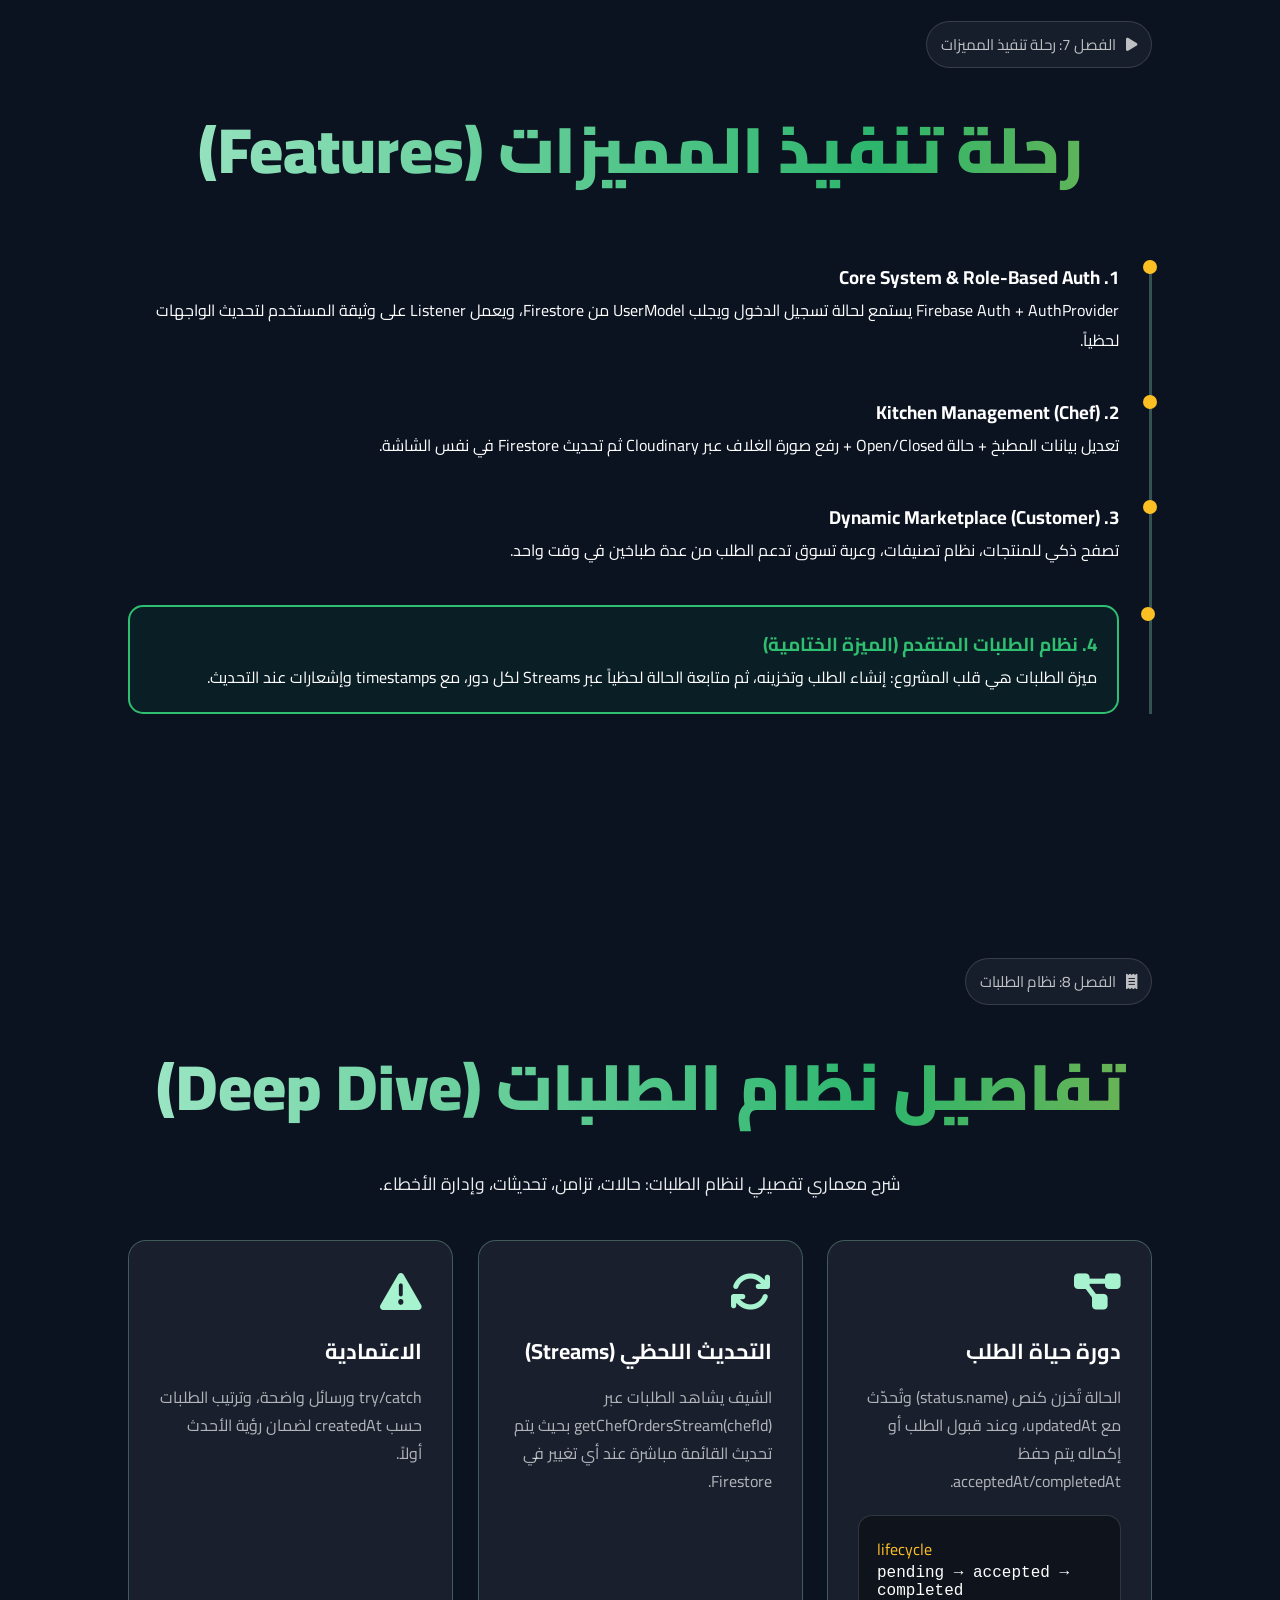
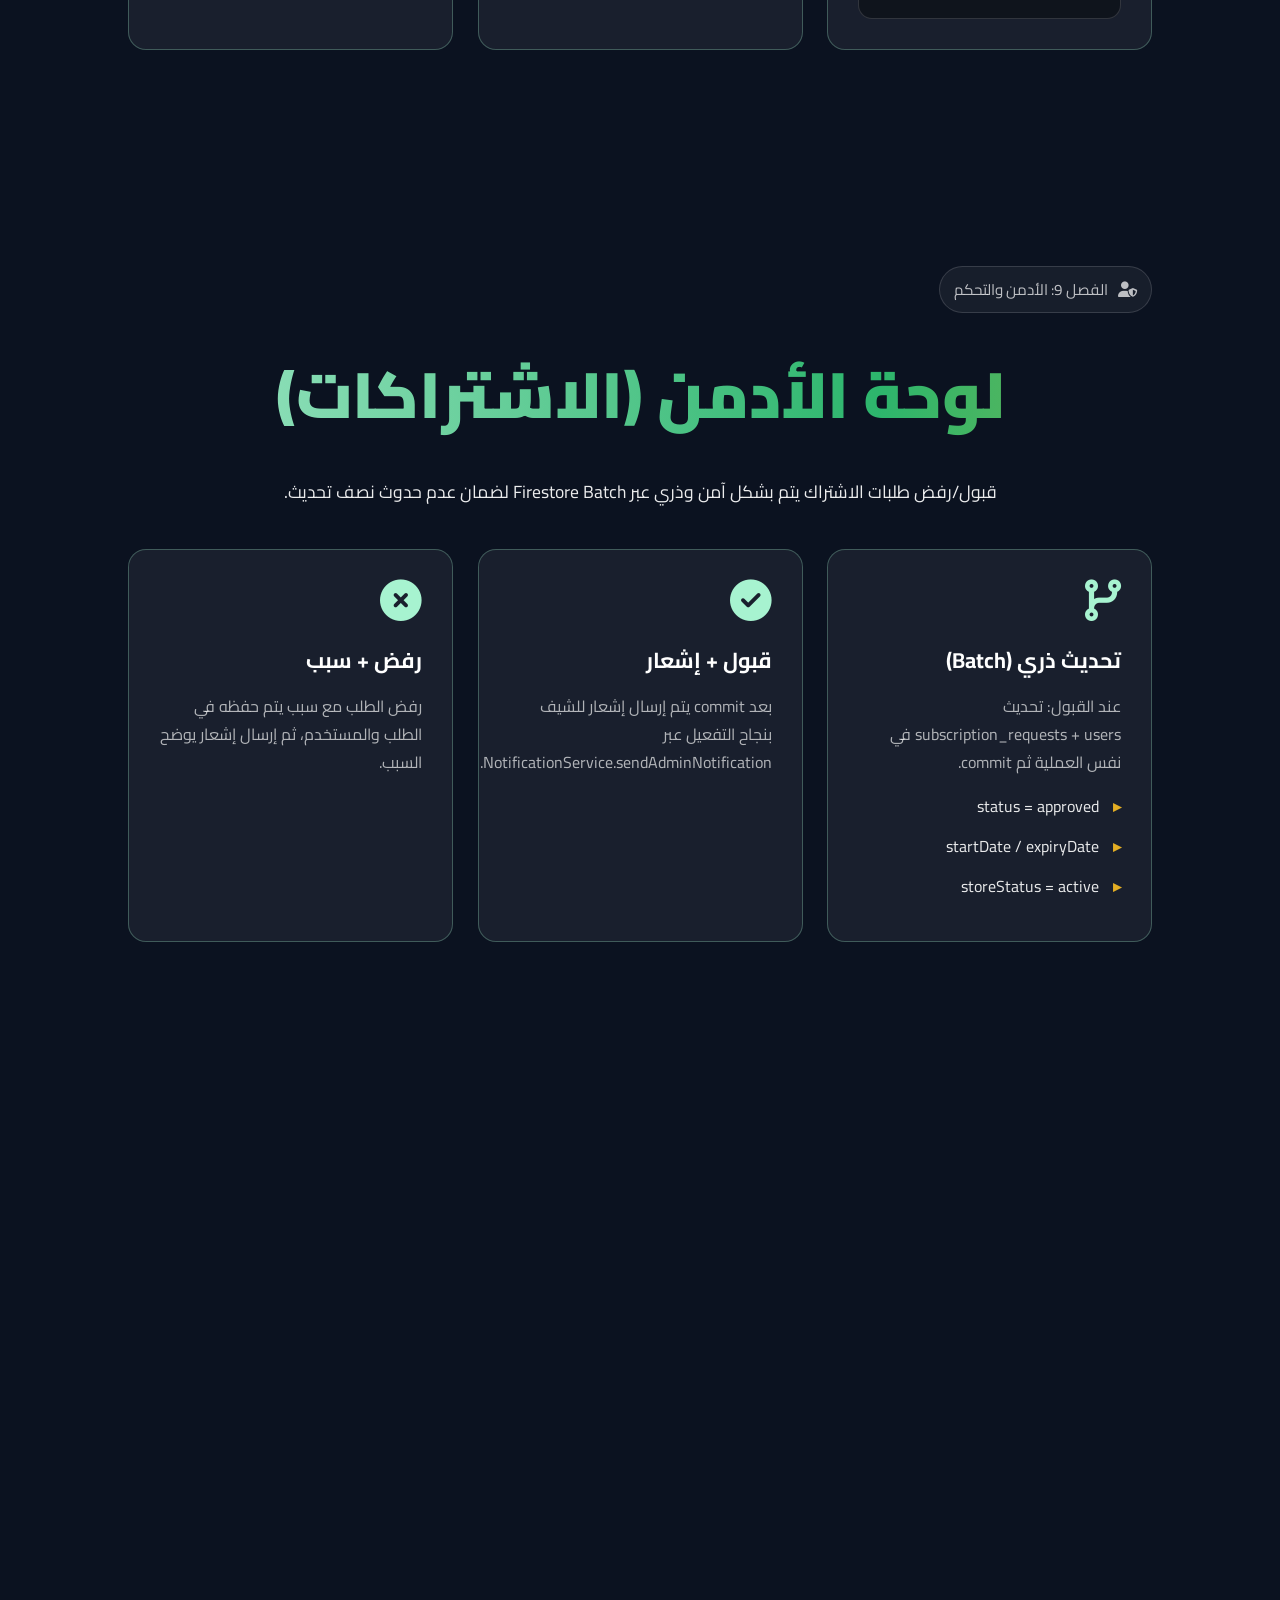
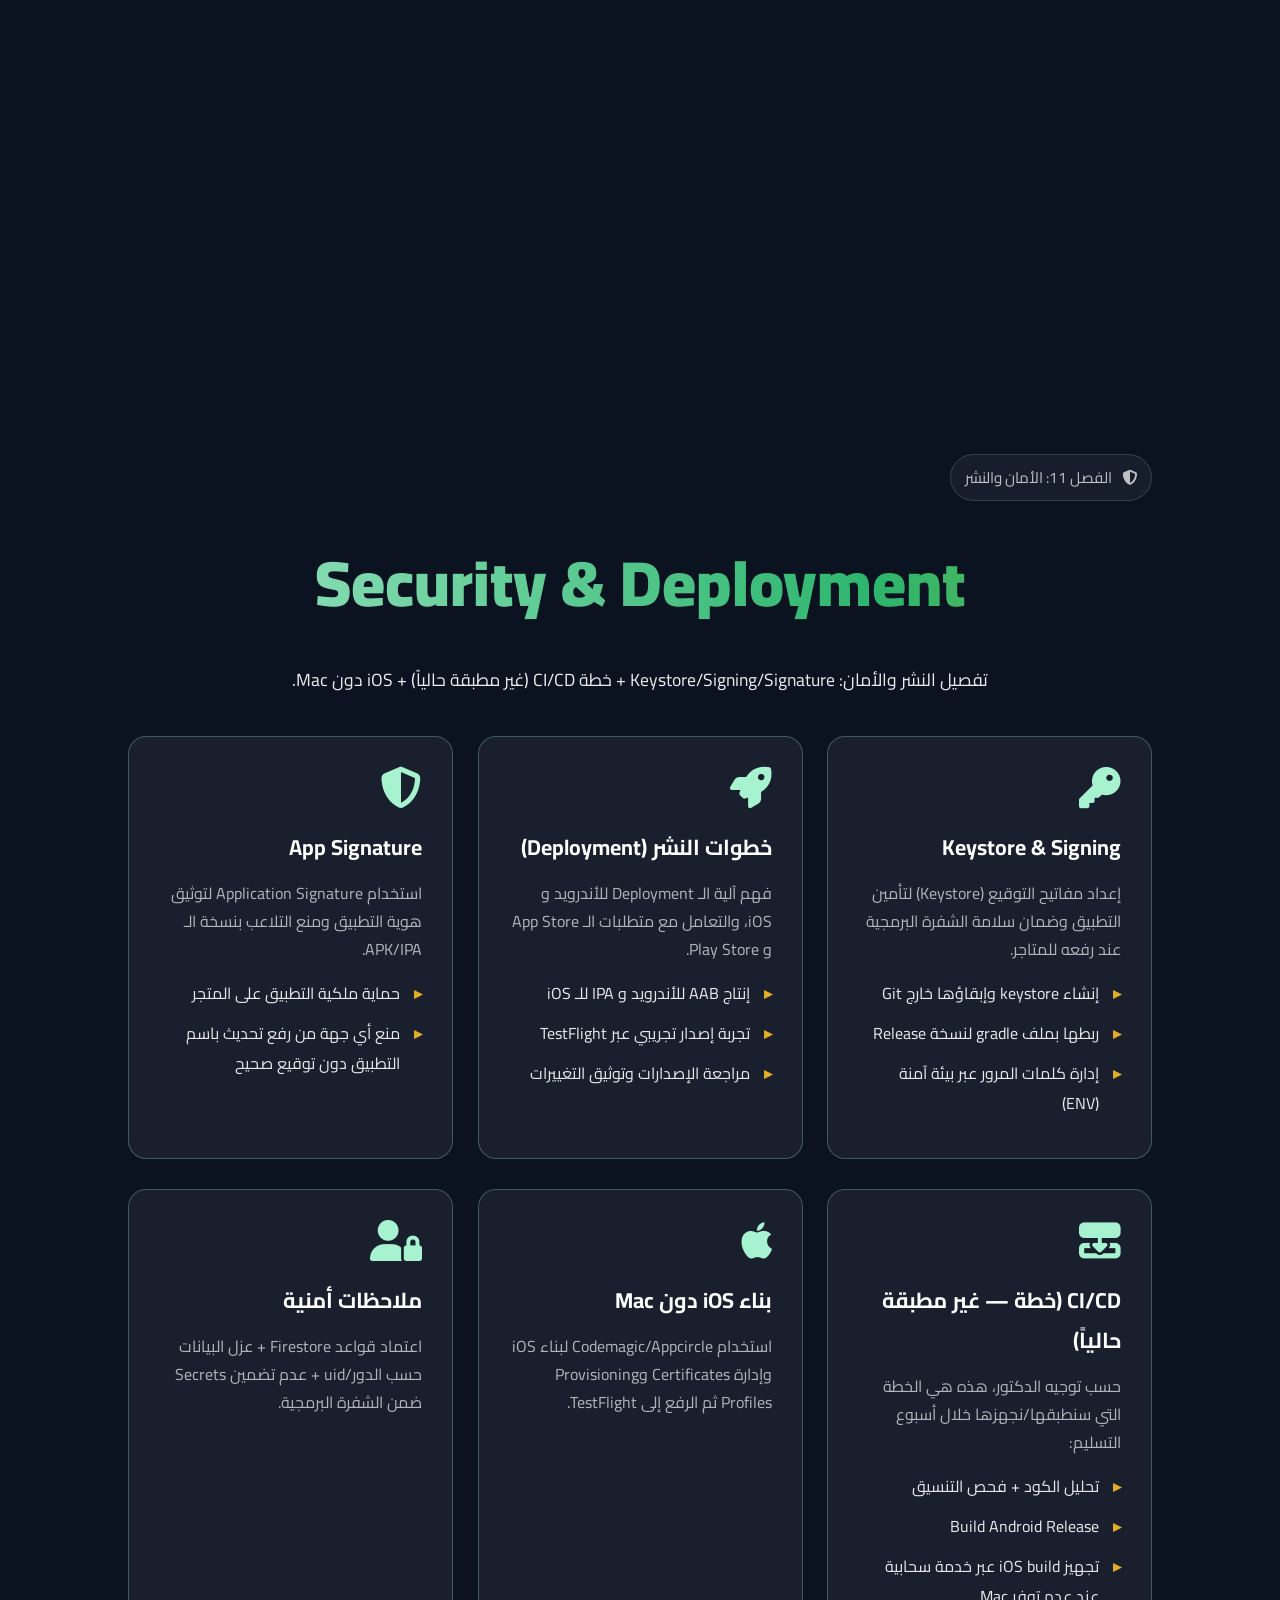
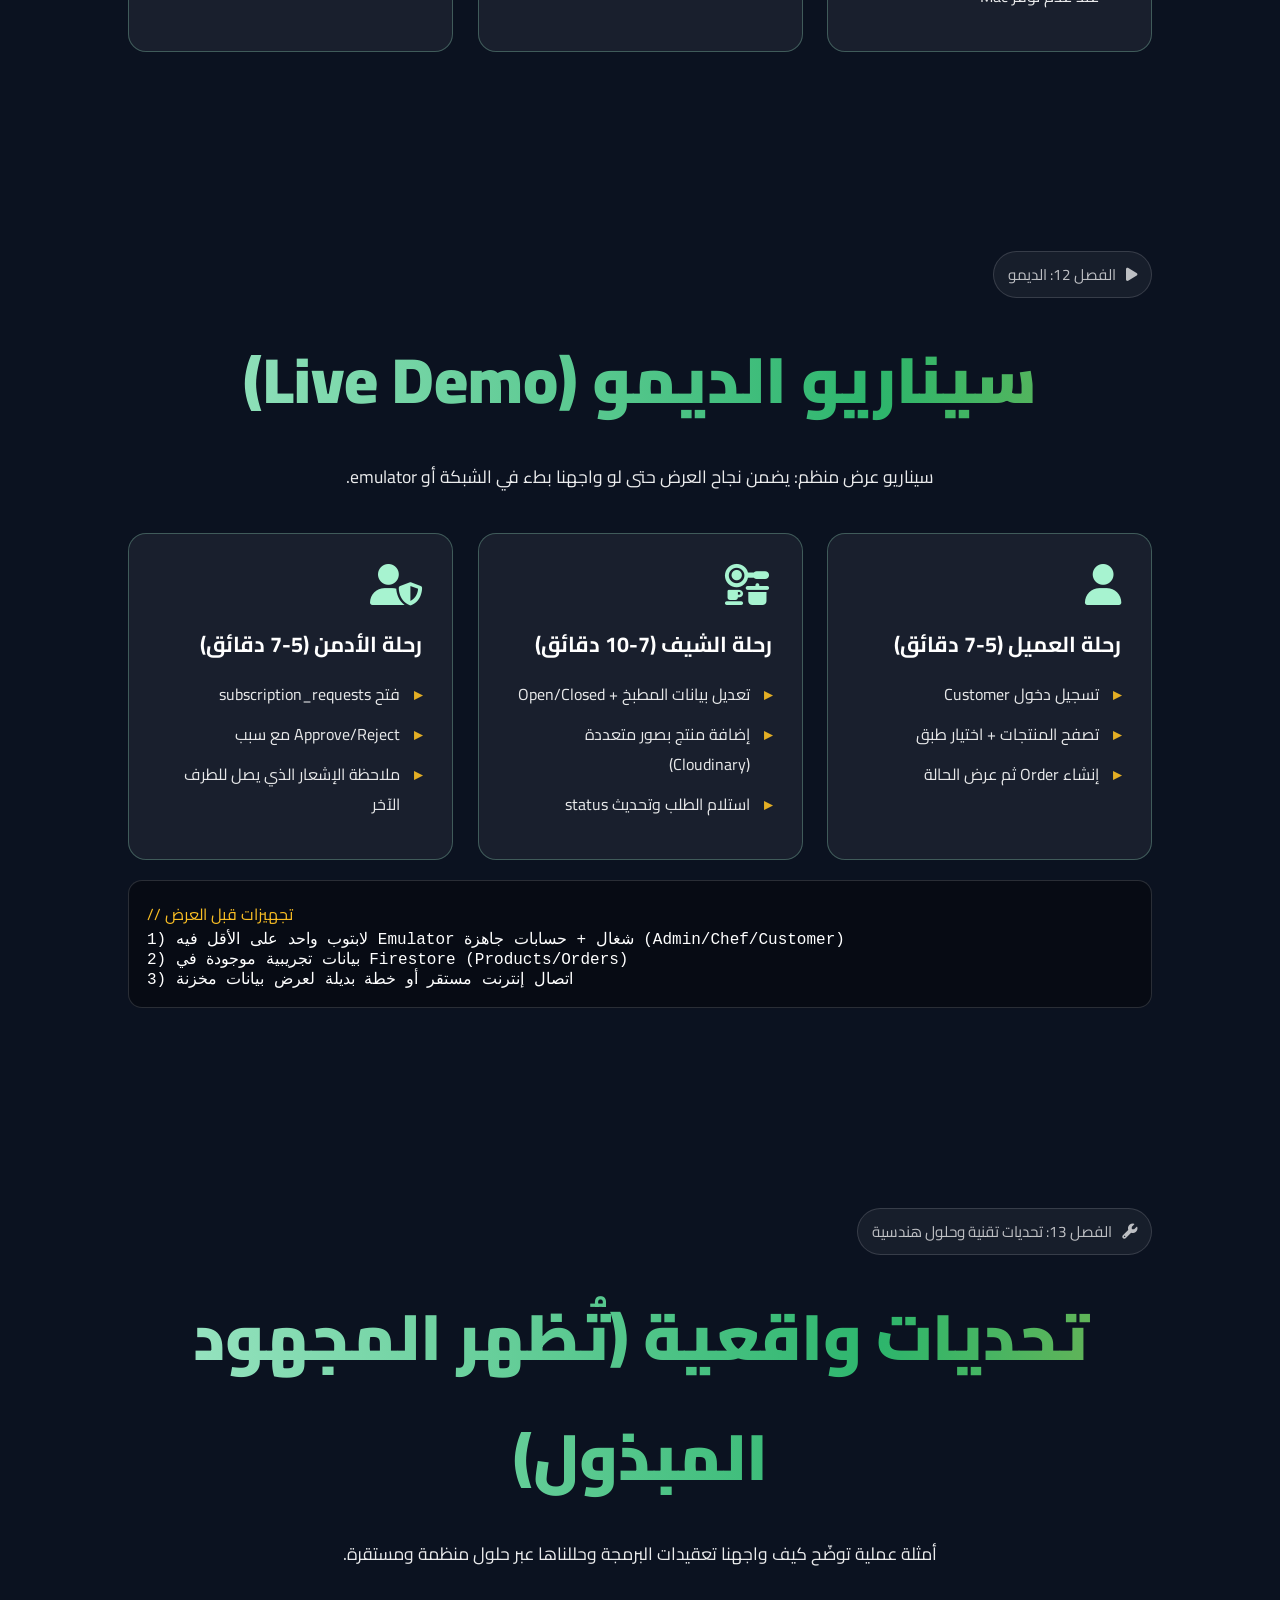
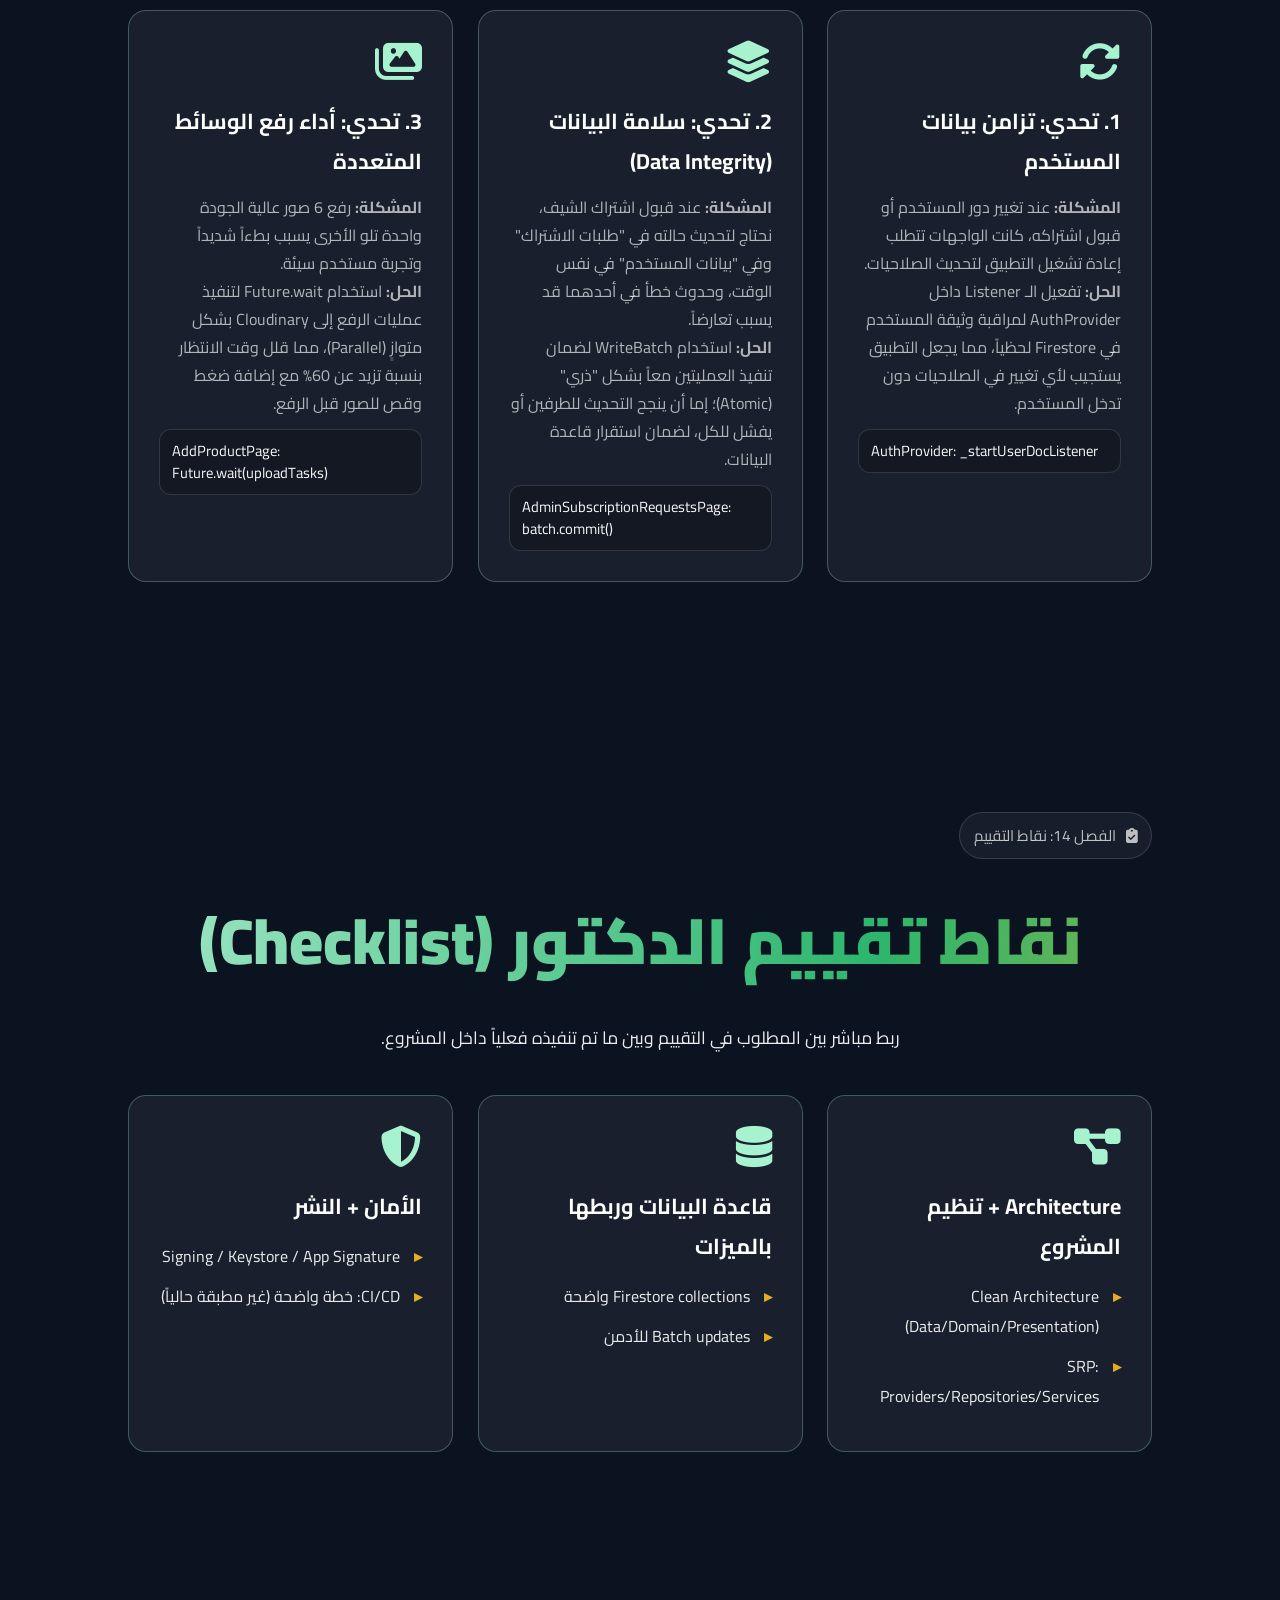
==== commit c19b199d: "فصل الملفات" ====
--- a/index.html
+++ b/index.html
@@ -8,730 +8,7 @@
     <link rel="preconnect" href="https://fonts.gstatic.com" crossorigin>
     <link href="https://fonts.googleapis.com/css2?family=Cairo:wght@300;400;600;700;900&display=swap" rel="stylesheet">
     <link rel="stylesheet" href="https://cdnjs.cloudflare.com/ajax/libs/font-awesome/6.4.0/css/all.min.css" media="print" onload="this.media='all'">
-    <style>
-        :root {
-            --primary: #2fbf71;
-            --secondary: #a7f3d0;
-            --accent: #fbbf24;
-            --dark: #0b1220;
-            --dark-2: #111c33;
-            --glass: rgba(255, 255, 255, 0.06);
-            --border: rgba(167, 243, 208, 0.28);
-            --muted: rgba(255, 255, 255, 0.72);
-        }
-
-        * { margin: 0; padding: 0; box-sizing: border-box; font-family: 'Cairo', sans-serif; }
-        
-        body { background: var(--dark); color: white; overflow-x: hidden; scroll-behavior: smooth; }
-
-        .grain {
-            position: fixed;
-            inset: 0;
-            pointer-events: none;
-            z-index: 0;
-            opacity: 0.05;
-            mix-blend-mode: overlay;
-            background-image: url('data:image/svg+xml;utf8,<svg xmlns="http://www.w3.org/2000/svg" width="220" height="220"><filter id="n"><feTurbulence type="fractalNoise" baseFrequency="0.9" numOctaves="3" stitchTiles="stitch"/></filter><rect width="220" height="220" filter="url(%23n)" opacity="0.35"/></svg>');
-        }
-
-        .vignette {
-            position: fixed;
-            inset: 0;
-            pointer-events: none;
-            z-index: 0;
-            background: radial-gradient(circle at 50% 30%, rgba(0,0,0,0) 35%, rgba(0,0,0,0.35) 70%, rgba(0,0,0,0.55) 100%);
-            opacity: 0.5;
-        }
-
-        .spotlight {
-            position: fixed;
-            inset: 0;
-            pointer-events: none;
-            z-index: 0;
-            opacity: 0.35;
-            background: radial-gradient(circle at 50% 45%, rgba(167, 243, 208, 0.10), rgba(47, 191, 113, 0.05) 35%, transparent 60%);
-            transform: translate3d(0, 0, 0);
-            transition: opacity 300ms ease;
-        }
-
-        .animated-bg {
-            position: fixed;
-            top: 0; left: 0; width: 100%; height: 100%;
-            background: radial-gradient(circle at 50% 50%, var(--dark-2), var(--dark));
-            z-index: -1;
-        }
-
-        .animated-bg::before,
-        .animated-bg::after {
-            content: "";
-            position: absolute;
-            inset: -35vmax;
-            background:
-                radial-gradient(circle at 25% 35%, rgba(47, 191, 113, 0.15), transparent 55%),
-                radial-gradient(circle at 70% 25%, rgba(167, 243, 208, 0.12), transparent 52%),
-                radial-gradient(circle at 55% 75%, rgba(251, 191, 36, 0.10), transparent 55%);
-            filter: blur(20px);
-            transform: translate3d(0, 0, 0);
-            animation: auroraMove 20s ease-in-out infinite alternate;
-        }
-        .animated-bg::after {
-            inset: -45vmax;
-            opacity: 0.5;
-            animation-duration: 28s;
-            animation-direction: alternate-reverse;
-        }
-
-        @keyframes auroraMove {
-            0% { transform: translate3d(-1.5%, -1.2%, 0) scale(1); }
-            50% { transform: translate3d(1.4%, -0.8%, 0) scale(1.02); }
-            100% { transform: translate3d(0.8%, 1.2%, 0) scale(1.01); }
-        }
-
-        .particles {
-            position: fixed;
-            inset: 0;
-            pointer-events: none;
-            z-index: -1;
-            overflow: hidden;
-            opacity: 0.5;
-        }
-        .particle {
-            position: absolute;
-            width: 3px;
-            height: 3px;
-            border-radius: 999px;
-            background: rgba(167, 243, 208, 0.55);
-            box-shadow: 0 0 18px rgba(167, 243, 208, 0.25);
-            animation: floatParticle linear infinite;
-        }
-        @keyframes floatParticle {
-            from { transform: translate3d(0, 0, 0); opacity: 0; }
-            12% { opacity: 0.85; }
-            90% { opacity: 0.65; }
-            to { transform: translate3d(0, -120vh, 0); opacity: 0; }
-        }
-
-        .intro {
-            position: fixed;
-            inset: 0;
-            z-index: 2000;
-            display: grid;
-            place-items: center;
-            background: radial-gradient(circle at 40% 30%, rgba(167, 243, 208, 0.15), transparent 55%),
-                radial-gradient(circle at 70% 70%, rgba(251, 191, 36, 0.12), transparent 55%),
-                rgba(11, 18, 32, 0.96);
-            backdrop-filter: blur(14px);
-            transition: opacity 650ms ease, transform 650ms ease;
-        }
-        .intro.hidden {
-            opacity: 0;
-            transform: scale(1.01);
-            pointer-events: none;
-        }
-        .intro-inner {
-            text-align: center;
-            padding: 26px 22px;
-            max-width: 980px;
-        }
-        .intro-orb {
-            width: 140px;
-            height: 140px;
-            margin: 0 auto 18px auto;
-            border-radius: 999px;
-            position: relative;
-            background: radial-gradient(circle at 30% 30%, rgba(167, 243, 208, 0.65), rgba(47, 191, 113, 0.15) 55%, rgba(0, 0, 0, 0) 68%);
-            box-shadow:
-                0 0 0 1px rgba(255, 255, 255, 0.12) inset,
-                0 25px 80px rgba(47, 191, 113, 0.18),
-                0 25px 110px rgba(167, 243, 208, 0.12);
-            overflow: hidden;
-            animation: orbFloat 3.2s ease-in-out infinite;
-        }
-        .intro-orb::before {
-            content: "";
-            position: absolute;
-            inset: -40px;
-            background:
-                conic-gradient(from 180deg, rgba(47, 191, 113, 0.0), rgba(167, 243, 208, 0.55), rgba(251, 191, 36, 0.22), rgba(47, 191, 113, 0.0));
-            filter: blur(14px);
-            animation: spin 2.8s linear infinite;
-        }
-        .intro-orb::after {
-            content: "";
-            position: absolute;
-            inset: 14px;
-            border-radius: 999px;
-            background: rgba(11, 18, 32, 0.55);
-            box-shadow: 0 0 0 1px rgba(255, 255, 255, 0.12) inset;
-        }
-        .intro-title {
-            font-size: clamp(2.6em, 6vw, 4.4em);
-            font-weight: 900;
-            margin-bottom: 10px;
-            letter-spacing: 1px;
-            background: linear-gradient(45deg, rgba(167, 243, 208, 0.95), rgba(47, 191, 113, 0.95), rgba(251, 191, 36, 0.9));
-            background-clip: text;
-            -webkit-background-clip: text;
-            -webkit-text-fill-color: transparent;
-        }
-        .intro-sub {
-            color: rgba(255, 255, 255, 0.82);
-            line-height: 1.9;
-            font-size: 1.15em;
-            margin: 0 auto;
-            max-width: 60ch;
-        }
-        .intro-loader {
-            height: 10px;
-            width: min(420px, 86vw);
-            margin: 22px auto 0 auto;
-            border-radius: 999px;
-            background: rgba(255, 255, 255, 0.08);
-            border: 1px solid rgba(255, 255, 255, 0.14);
-            overflow: hidden;
-        }
-        .intro-loader > span {
-            display: block;
-            height: 100%;
-            width: 0%;
-            border-radius: 999px;
-            background: linear-gradient(90deg, rgba(167, 243, 208, 0.95), rgba(47, 191, 113, 0.95), rgba(251, 191, 36, 0.95));
-            animation: loading 1.55s ease forwards;
-        }
-        @keyframes loading { to { width: 100%; } }
-        @keyframes spin { to { transform: rotate(360deg); } }
-        @keyframes orbFloat {
-            0% { transform: translate3d(0, 0, 0); }
-            50% { transform: translate3d(0, -8px, 0); }
-            100% { transform: translate3d(0, 0, 0); }
-        }
-
-        .scroll-progress {
-            position: fixed;
-            top: 0;
-            left: 0;
-            width: 100%;
-            height: 3px;
-            z-index: 1500;
-            background: rgba(255, 255, 255, 0.06);
-        }
-        .scroll-progress__bar {
-            height: 100%;
-            width: 0%;
-            background: linear-gradient(90deg, rgba(167, 243, 208, 0.95), rgba(47, 191, 113, 0.95), rgba(251, 191, 36, 0.95));
-            box-shadow: 0 0 14px rgba(167, 243, 208, 0.18);
-            transform-origin: left;
-        }
-
-        .nav {
-            position: fixed; top: 0; width: 100%;
-            background: rgba(10, 10, 10, 0.8);
-            backdrop-filter: blur(15px);
-            padding: 15px 50px;
-            display: flex; justify-content: space-between; align-items: center;
-            z-index: 1000; border-bottom: 1px solid var(--border);
-        }
-
-        .nav-logo { font-size: 1.8em; font-weight: 900; color: var(--secondary); letter-spacing: 0.5px; }
-        .nav-menu { display: flex; gap: 20px; list-style: none; }
-        .nav-item { cursor: pointer; font-size: 0.9em; transition: 0.3s; color: white; text-decoration: none; }
-        .nav-item:hover { color: var(--secondary); }
-
-        section { min-height: 100vh; padding: 100px 10%; display: flex; flex-direction: column; justify-content: center; position: relative; }
-        .container { max-width: 1200px; margin: 0 auto; width: 100%; }
-
-        .title-gradient {
-            font-size: clamp(2.5em, 5vw, 4em); font-weight: 900;
-            background: linear-gradient(90deg, rgba(167, 243, 208, 0.95), rgba(47, 191, 113, 0.95), rgba(251, 191, 36, 0.90), rgba(167, 243, 208, 0.95));
-            background-size: 220% 220%;
-            background-clip: text;
-            -webkit-background-clip: text; -webkit-text-fill-color: transparent;
-            text-align: center; margin-bottom: 50px;
-            animation: gradientShift 7s ease-in-out infinite;
-        }
-
-        @keyframes gradientShift {
-            0% { background-position: 0% 50%; }
-            50% { background-position: 100% 50%; }
-            100% { background-position: 0% 50%; }
-        }
-
-        .section-subtitle {
-            text-align: center;
-            opacity: 0.92;
-            margin-top: -30px;
-            margin-bottom: 40px;
-            line-height: 1.9;
-            font-size: 1.1em;
-        }
-
-        .hero { text-align: center; }
-        .hero h1 { font-size: clamp(4em, 15vw, 8em); margin: 0; line-height: 1; }
-        .hero p { font-size: 1.5em; color: var(--secondary); margin-top: 20px; }
-
-        .hero-wrap {
-            display: grid;
-            grid-template-columns: 1.1fr 0.9fr;
-            gap: 34px;
-            align-items: center;
-        }
-        .hero-left { text-align: right; }
-        .hero-right { display: grid; place-items: center; }
-
-        .app-tabs {
-            display: inline-flex;
-            gap: 10px;
-            padding: 8px;
-            border-radius: 999px;
-            border: 1px solid rgba(255, 255, 255, 0.14);
-            background: rgba(255, 255, 255, 0.05);
-            margin-top: 18px;
-        }
-        .app-tab {
-            cursor: pointer;
-            border: 0;
-            padding: 10px 14px;
-            border-radius: 999px;
-            font-weight: 700;
-            color: rgba(255, 255, 255, 0.82);
-            background: transparent;
-            transition: transform 180ms ease, background 180ms ease, color 180ms ease;
-        }
-        .app-tab:hover { transform: translateY(-1px); }
-        .app-tab.active {
-            color: rgba(11, 18, 32, 0.96);
-            background: linear-gradient(90deg, rgba(167, 243, 208, 0.95), rgba(47, 191, 113, 0.95));
-        }
-        .app-tab:focus-visible {
-            outline: 3px solid rgba(251, 191, 36, 0.45);
-            outline-offset: 3px;
-        }
-
-        .auto-hint {
-            margin-top: 10px;
-            font-size: 0.95em;
-            opacity: 0.72;
-            transition: opacity 240ms ease;
-        }
-        .auto-hint.hidden { opacity: 0; }
-
-        .phone {
-            width: min(360px, 92vw);
-            aspect-ratio: 9 / 19.5;
-            border-radius: 38px;
-            background: rgba(255, 255, 255, 0.06);
-            border: 1px solid rgba(255, 255, 255, 0.16);
-            box-shadow:
-                0 35px 120px rgba(0, 0, 0, 0.55),
-                0 0 0 8px rgba(255, 255, 255, 0.04) inset;
-            overflow: hidden;
-            position: relative;
-        }
-        .phone.float {
-            animation: phoneFloat 3.6s ease-in-out infinite;
-        }
-        @keyframes phoneFloat {
-            0% { transform: translate3d(0, 0, 0); }
-            50% { transform: translate3d(0, -10px, 0); }
-            100% { transform: translate3d(0, 0, 0); }
-        }
-        .phone::before {
-            content: "";
-            position: absolute;
-            inset: 0;
-            background:
-                radial-gradient(circle at 25% 15%, rgba(167, 243, 208, 0.16), transparent 45%),
-                radial-gradient(circle at 85% 80%, rgba(251, 191, 36, 0.10), transparent 55%);
-            pointer-events: none;
-        }
-        .phone-notch {
-            position: absolute;
-            top: 10px;
-            left: 50%;
-            transform: translateX(-50%);
-            width: 44%;
-            height: 18px;
-            border-radius: 999px;
-            background: rgba(0, 0, 0, 0.35);
-            border: 1px solid rgba(255, 255, 255, 0.10);
-            z-index: 3;
-        }
-
-        .screen-viewport {
-            position: absolute;
-            inset: 0;
-            padding: 18px 16px 14px 16px;
-            display: grid;
-            grid-template-rows: auto 1fr;
-            align-content: start;
-            gap: 12px;
-            min-height: 0;
-        }
-        .appbar {
-            display: flex;
-            align-items: center;
-            justify-content: space-between;
-            padding-top: 18px;
-        }
-        .app-title {
-            font-weight: 900;
-            letter-spacing: 0.5px;
-        }
-        .app-chip {
-            font-size: 0.88em;
-            padding: 6px 10px;
-            border-radius: 999px;
-            border: 1px solid rgba(255, 255, 255, 0.14);
-            background: rgba(0, 0, 0, 0.18);
-            color: rgba(255, 255, 255, 0.82);
-        }
-        .screen-stack {
-            position: relative;
-            height: auto;
-            align-self: stretch;
-            min-height: 0;
-            overflow: hidden;
-        }
-        .app-screen {
-            position: absolute;
-            inset: 0;
-            padding: 10px 4px 0 4px;
-            opacity: 0;
-            transform: translate3d(34px, 0, 0) scale(0.995);
-            filter: blur(1.5px);
-            transition: opacity 420ms ease, transform 560ms cubic-bezier(0.2, 0.9, 0.2, 1), filter 520ms ease;
-        }
-        .app-screen.active {
-            opacity: 1;
-            transform: translate3d(0, 0, 0) scale(1);
-            filter: blur(0);
-        }
-
-        .mock-header {
-            display: flex;
-            gap: 10px;
-            align-items: center;
-            justify-content: space-between;
-            padding: 10px 10px;
-            border-radius: 16px;
-            border: 1px solid rgba(255, 255, 255, 0.12);
-            background: rgba(0, 0, 0, 0.20);
-        }
-        .mock-search {
-            flex: 1;
-            height: 34px;
-            border-radius: 12px;
-            border: 1px solid rgba(255, 255, 255, 0.12);
-            background: rgba(255, 255, 255, 0.06);
-            position: relative;
-            overflow: hidden;
-        }
-        .mock-search::after {
-            content: "بحث…";
-            position: absolute;
-            inset: 0;
-            display: flex;
-            align-items: center;
-            padding: 0 12px;
-            font-size: 0.9em;
-            opacity: 0.6;
-        }
-        .mock-icon {
-            width: 34px;
-            height: 34px;
-            border-radius: 12px;
-            border: 1px solid rgba(255, 255, 255, 0.12);
-            background: rgba(255, 255, 255, 0.06);
-            display: grid;
-            place-items: center;
-            opacity: 0.85;
-        }
-
-        .mock-kpis {
-            display: grid;
-            grid-template-columns: 1fr 1fr;
-            gap: 10px;
-            margin-top: 10px;
-        }
-        .mock-kpi {
-            border-radius: 16px;
-            padding: 12px;
-            border: 1px solid rgba(255, 255, 255, 0.12);
-            background: rgba(0, 0, 0, 0.18);
-        }
-        .mock-kpi b { display: block; font-size: 1.05em; margin-bottom: 4px; }
-        .mock-kpi span { font-size: 0.88em; opacity: 0.75; }
-
-        .mock-list {
-            margin-top: 10px;
-            display: grid;
-            gap: 10px;
-        }
-        .mock-item {
-            display: grid;
-            grid-template-columns: 42px 1fr auto;
-            gap: 10px;
-            align-items: center;
-            padding: 10px;
-            border-radius: 16px;
-            border: 1px solid rgba(255, 255, 255, 0.12);
-            background: rgba(0, 0, 0, 0.18);
-        }
-        .mock-thumb {
-            width: 42px;
-            height: 42px;
-            border-radius: 14px;
-            border: 1px solid rgba(255, 255, 255, 0.12);
-            background: linear-gradient(90deg, rgba(255,255,255,0.05), rgba(255,255,255,0.10), rgba(255,255,255,0.05));
-            background-size: 220% 100%;
-            animation: shimmer 2.2s ease-in-out infinite;
-        }
-        @keyframes shimmer { 0% { background-position: 0% 0; } 50% { background-position: 100% 0; } 100% { background-position: 0% 0; } }
-
-        .mock-meta {
-            display: grid;
-            gap: 4px;
-        }
-        .mock-title { font-weight: 900; font-size: 0.98em; }
-        .mock-sub { font-size: 0.86em; opacity: 0.72; line-height: 1.4; }
-
-        .mock-pill {
-            font-size: 0.82em;
-            padding: 6px 10px;
-            border-radius: 999px;
-            border: 1px solid rgba(255, 255, 255, 0.12);
-            background: rgba(255, 255, 255, 0.06);
-            opacity: 0.95;
-            white-space: nowrap;
-        }
-        .mock-pill.ok { background: rgba(47, 191, 113, 0.16); border-color: rgba(47, 191, 113, 0.28); }
-        .mock-pill.warn { background: rgba(251, 191, 36, 0.14); border-color: rgba(251, 191, 36, 0.26); }
-        .mock-pill.bad { background: rgba(239, 68, 68, 0.12); border-color: rgba(239, 68, 68, 0.24); }
-
-        .bottom-nav {
-            position: absolute;
-            left: 10px;
-            right: 10px;
-            bottom: 10px;
-            height: 52px;
-            border-radius: 18px;
-            border: 1px solid rgba(255, 255, 255, 0.12);
-            background: rgba(0, 0, 0, 0.20);
-            display: flex;
-            justify-content: space-around;
-            align-items: center;
-            padding: 0 10px;
-        }
-        .nav-dot {
-            width: 8px;
-            height: 8px;
-            border-radius: 999px;
-            background: rgba(255, 255, 255, 0.34);
-        }
-        .nav-dot.active { background: rgba(167, 243, 208, 0.85); box-shadow: 0 0 16px rgba(167, 243, 208, 0.25); }
-
-        .cta-row {
-            display: flex;
-            gap: 10px;
-            justify-content: flex-start;
-            margin-top: 18px;
-            flex-wrap: wrap;
-        }
-        .btn {
-            border: 0;
-            cursor: pointer;
-            padding: 12px 16px;
-            border-radius: 14px;
-            font-weight: 800;
-            transition: transform 180ms ease, filter 180ms ease;
-        }
-        .btn:hover { transform: translateY(-1px); filter: brightness(1.06); }
-        .btn-primary {
-            color: rgba(11, 18, 32, 0.96);
-            background: linear-gradient(90deg, rgba(167, 243, 208, 0.95), rgba(47, 191, 113, 0.95));
-        }
-        .btn-ghost {
-            color: rgba(255, 255, 255, 0.88);
-            background: rgba(255, 255, 255, 0.06);
-            border: 1px solid rgba(255, 255, 255, 0.14);
-        }
-
-        @media (max-width: 980px) {
-            .hero-wrap { grid-template-columns: 1fr; }
-            .hero-left { text-align: center; }
-            .cta-row { justify-content: center; }
-        }
-
-        .grid { display: grid; grid-template-columns: repeat(auto-fit, minmax(280px, 1fr)); gap: 25px; margin-top: 30px; }
-        .card {
-            background: var(--glass); border: 1px solid var(--border);
-            padding: 30px; border-radius: 18px; transition: 0.25s;
-            position: relative; overflow: hidden;
-        }
-        .card {
-            transform-style: preserve-3d;
-            will-change: transform;
-        }
-        .card:hover { transform: translateY(-6px); border-color: rgba(167, 243, 208, 0.55); }
-        .card .tilt-shine {
-            position: absolute;
-            inset: 0;
-            background: radial-gradient(circle at var(--mx, 50%) var(--my, 50%), rgba(255, 255, 255, 0.10), transparent 55%);
-            opacity: 0;
-            transition: opacity 200ms ease;
-            pointer-events: none;
-        }
-        .card.is-tilting .tilt-shine { opacity: 1; }
-        .card i { font-size: 2.6em; color: var(--secondary); margin-bottom: 18px; }
-        .card h3 { font-size: 1.35em; margin-bottom: 12px; color: white; }
-        .card p { font-size: 1em; line-height: 1.75; opacity: 0.92; color: var(--muted); }
-
-        .card::after {
-            content: "";
-            position: absolute;
-            inset: 0;
-            background:
-                radial-gradient(circle at 20% 15%, rgba(167, 243, 208, 0.14), transparent 45%),
-                radial-gradient(circle at 75% 85%, rgba(251, 191, 36, 0.09), transparent 55%);
-            opacity: 0;
-            transition: opacity 0.25s ease;
-            pointer-events: none;
-        }
-        .card:hover::after { opacity: 1; }
-
-        .card-list { list-style: none; margin-top: 15px; }
-        .card-list li { margin-bottom: 10px; position: relative; padding-right: 22px; opacity: 0.9; }
-        .card-list li::before { content: "▸"; position: absolute; right: 0; color: var(--accent); font-weight: bold; }
-
-        .badge {
-            display: inline-block;
-            padding: 6px 12px;
-            border-radius: 999px;
-            border: 1px solid var(--border);
-            background: rgba(255, 255, 255, 0.05);
-            margin: 6px 6px 0 0;
-            font-size: 0.95em;
-        }
-
-        section {
-            will-change: transform, opacity;
-        }
-
-        .reveal {
-            opacity: 0;
-            transform: translate3d(0, 18px, 0);
-            transition: opacity 700ms ease, transform 800ms cubic-bezier(0.2, 0.8, 0.2, 1);
-        }
-        .reveal.visible {
-            opacity: 1;
-            transform: translate3d(0, 0, 0);
-        }
-
-        .reveal-stagger > .card,
-        .reveal-stagger > .step {
-            opacity: 0;
-            transform: translate3d(0, 14px, 0);
-            transition: opacity 650ms ease, transform 700ms cubic-bezier(0.2, 0.8, 0.2, 1);
-        }
-        .reveal-stagger.visible > .card,
-        .reveal-stagger.visible > .step {
-            opacity: 1;
-            transform: translate3d(0, 0, 0);
-        }
-
-        .reveal-stagger.visible > .card:nth-child(1),
-        .reveal-stagger.visible > .step:nth-child(1) { transition-delay: 60ms; }
-        .reveal-stagger.visible > .card:nth-child(2),
-        .reveal-stagger.visible > .step:nth-child(2) { transition-delay: 120ms; }
-        .reveal-stagger.visible > .card:nth-child(3),
-        .reveal-stagger.visible > .step:nth-child(3) { transition-delay: 180ms; }
-        .reveal-stagger.visible > .card:nth-child(4),
-        .reveal-stagger.visible > .step:nth-child(4) { transition-delay: 240ms; }
-
-        section::before { content: ""; position: absolute; inset: 0; pointer-events: none; opacity: 0; transition: opacity 400ms ease; background: radial-gradient(circle at 50% 35%, rgba(255,255,255,0.08), transparent 55%); }
-        section.is-active::before { opacity: 1; }
-
-        @media (prefers-reduced-motion: reduce) {
-            * { animation: none !important; transition: none !important; }
-            html { scroll-behavior: auto; }
-            .grain, .vignette, .spotlight { display: none !important; }
-        }
-
-        .kpi { display: flex; justify-content: space-between; gap: 12px; margin-top: 14px; opacity: 0.95; }
-        .kpi strong { color: var(--primary); }
-
-        .code-box {
-            background: rgba(0, 0, 0, 0.35); border-radius: 14px; padding: 18px;
-            font-family: ui-monospace, SFMono-Regular, Menlo, Monaco, Consolas, "Liberation Mono", "Courier New", monospace;
-            border: 1px solid rgba(255, 255, 255, 0.14); margin-top: 20px;
-            direction: ltr; text-align: left; overflow-x: auto;
-        }
-        .code-tag { color: var(--accent); }
-        .code-val { color: var(--primary); }
-
-        .timeline { border-right: 3px solid var(--border); padding-right: 30px; }
-        .step { position: relative; margin-bottom: 40px; }
-        .step::after {
-            content: ""; position: absolute; right: -38px; top: 0;
-            width: 14px; height: 14px; background: var(--accent); border-radius: 50%;
-            box-shadow: none;
-        }
-
-        .role-badge {
-            display: inline-block; padding: 5px 15px; border-radius: 20px;
-            background: rgba(167, 243, 208, 0.14);
-            border: 1px solid rgba(167, 243, 208, 0.35);
-            color: var(--secondary);
-            font-weight: 700;
-            margin: 5px;
-        }
-
-        .mockup-notice {
-            background: rgba(255, 255, 255, 0.06);
-            padding: 10px 20px;
-            border-radius: 10px;
-            display: inline-block;
-            margin-top: 20px;
-            border: 1px dashed rgba(167, 243, 208, 0.4);
-        }
-
-        .chapter {
-            display: inline-flex;
-            gap: 10px;
-            align-items: center;
-            justify-content: center;
-            margin: 0 auto 22px auto;
-            padding: 8px 14px;
-            border-radius: 999px;
-            border: 1px solid rgba(255, 255, 255, 0.14);
-            background: rgba(255, 255, 255, 0.05);
-            color: var(--muted);
-            max-width: fit-content;
-            font-size: 0.95em;
-        }
-        .evidence {
-            direction: ltr;
-            text-align: left;
-            font-size: 0.92em;
-            padding: 10px 12px;
-            border-radius: 12px;
-            border: 1px solid rgba(255, 255, 255, 0.14);
-            background: rgba(0, 0, 0, 0.22);
-            margin-top: 12px;
-            opacity: 0.95;
-            overflow-wrap: anywhere;
-            word-break: break-word;
-            line-height: 1.5;
-            max-width: 100%;
-            overflow-x: auto;
-        }
-
-        @media (max-width: 768px) { 
-            .nav { padding: 15px; } 
-            .nav-menu { display: none; }
-            section { padding: 80px 5%; }
-        }
-    </style>
+    <link rel="stylesheet" href="style.css">
 </head>
 <body>
     <div class="grain" aria-hidden="true"></div>
@@ -1484,224 +761,6 @@
         <p style="font-size: 0.8em; margin-top: 10px; opacity: 0.6;">Project Graduation 2026</p>
     </footer>
 
-    <script>
-        // Smooth scroll for navigation
-        document.querySelectorAll('a[href^="#"]').forEach(anchor => {
-            anchor.addEventListener('click', function (e) {
-                e.preventDefault();
-                document.querySelector(this.getAttribute('href')).scrollIntoView({
-                    behavior: 'smooth'
-                });
-            });
-        });
-
-        const prefersReducedMotion = window.matchMedia('(prefers-reduced-motion: reduce)').matches;
-
-        // Hero app-like role switch
-        const roleTabs = Array.from(document.querySelectorAll('.app-tab'));
-        const roleChip = document.getElementById('roleChip');
-        const appScreens = Array.from(document.querySelectorAll('.app-screen'));
-        const phone = document.getElementById('phone');
-        const autoHint = document.getElementById('autoHint');
-        let roleAutoTimer = null;
-        let roleIndex = 0;
-        const roles = ['customer', 'chef', 'admin'];
-        const roleLabel = {
-            customer: 'Customer',
-            chef: 'Chef',
-            admin: 'Admin',
-        };
-
-        function setRole(role) {
-            roleTabs.forEach((t) => t.classList.toggle('active', t.dataset.role === role));
-            appScreens.forEach((s) => s.classList.toggle('active', s.dataset.screen === role));
-            if (roleChip) roleChip.textContent = roleLabel[role] || role;
-            roleIndex = roles.indexOf(role);
-            if (roleIndex < 0) roleIndex = 0;
-        }
-
-        function stopAuto() {
-            if (roleAutoTimer) {
-                clearInterval(roleAutoTimer);
-                roleAutoTimer = null;
-            }
-            if (autoHint) autoHint.classList.add('hidden');
-            if (phone) phone.classList.remove('float');
-        }
-
-        roleTabs.forEach((tab) => {
-            tab.addEventListener('click', () => {
-                stopAuto();
-                setRole(tab.dataset.role);
-            });
-        });
-
-        if (!prefersReducedMotion) {
-            if (phone) phone.classList.add('float');
-        }
-        roleAutoTimer = setInterval(() => {
-            roleIndex = (roleIndex + 1) % roles.length;
-            setRole(roles[roleIndex]);
-        }, prefersReducedMotion ? 4200 : 3200);
-
-        // Cinematic spotlight follow
-        const spotlight = document.getElementById('spotlight');
-        let spX = 50;
-        let spY = 45;
-        let spTX = 50;
-        let spTY = 45;
-
-        function animateSpotlight() {
-            if (prefersReducedMotion) return;
-            spX += (spTX - spX) * 0.05;
-            spY += (spTY - spY) * 0.05;
-            spotlight.style.background = `radial-gradient(circle at ${spX.toFixed(2)}% ${spY.toFixed(2)}%, rgba(167, 243, 208, 0.10), rgba(47, 191, 113, 0.05) 35%, transparent 60%)`;
-            requestAnimationFrame(animateSpotlight);
-        }
-        requestAnimationFrame(animateSpotlight);
-
-        window.addEventListener('mousemove', (e) => {
-            spTX = (e.clientX / window.innerWidth) * 100;
-            spTY = (e.clientY / window.innerHeight) * 100;
-        }, { passive: true });
-
-        // Intro overlay
-        const intro = document.getElementById('intro');
-        if (!prefersReducedMotion) {
-            window.setTimeout(() => {
-                intro.classList.add('hidden');
-            }, 1400);
-        } else {
-            intro.classList.add('hidden');
-        }
-
-        intro.addEventListener('click', () => {
-            intro.classList.add('hidden');
-        });
-
-        // Scroll progress bar
-        const scrollBar = document.getElementById('scrollBar');
-        function updateScrollProgress() {
-            const doc = document.documentElement;
-            const scrollTop = doc.scrollTop || document.body.scrollTop;
-            const scrollHeight = doc.scrollHeight - doc.clientHeight;
-            const progress = scrollHeight > 0 ? (scrollTop / scrollHeight) : 0;
-            scrollBar.style.width = (progress * 100).toFixed(2) + '%';
-        }
-        updateScrollProgress();
-        window.addEventListener('scroll', updateScrollProgress, { passive: true });
-
-        // Scroll reveal animations + active section spotlight
-        const sections = Array.from(document.querySelectorAll('section'));
-        sections.forEach((sec) => sec.classList.add('reveal'));
-
-        const staggerTargets = Array.from(document.querySelectorAll('.grid, .timeline'));
-        staggerTargets.forEach((el) => el.classList.add('reveal-stagger'));
-
-        let activeSection = null;
-
-        const io = new IntersectionObserver(
-            (entries) => {
-                for (const entry of entries) {
-                    if (!entry.isIntersecting) continue;
-                    entry.target.classList.add('visible');
-                }
-
-                const best = entries
-                    .filter((e) => e.isIntersecting && e.target.tagName === 'SECTION')
-                    .sort((a, b) => b.intersectionRatio - a.intersectionRatio)[0];
-
-                if (best && best.target !== activeSection) {
-                    if (activeSection) activeSection.classList.remove('is-active');
-                    activeSection = best.target;
-                    activeSection.classList.add('is-active');
-                }
-            },
-            { threshold: [0.12, 0.22, 0.35, 0.5], rootMargin: '0px 0px -10% 0px' }
-        );
-
-        [...sections, ...staggerTargets].forEach((el) => io.observe(el));
-
-        // Particles generation (optimized mode)
-        const particlesRoot = document.querySelector('.particles');
-        const particleCount = 30;
-        if (particlesRoot) {
-            for (let i = 0; i < particleCount; i++) {
-                const p = document.createElement('span');
-                p.className = 'particle';
-                const left = Math.random() * 100;
-                const top = 100 + Math.random() * 30;
-                const duration = 10 + Math.random() * 16;
-                const delay = -Math.random() * duration;
-                const size = 2 + Math.random() * 2;
-
-                p.style.left = left.toFixed(2) + 'vw';
-                p.style.top = top.toFixed(2) + 'vh';
-                p.style.width = size.toFixed(2) + 'px';
-                p.style.height = size.toFixed(2) + 'px';
-                p.style.animationDuration = duration.toFixed(2) + 's';
-                p.style.animationDelay = delay.toFixed(2) + 's';
-                p.style.opacity = (0.25 + Math.random() * 0.6).toFixed(2);
-                particlesRoot.appendChild(p);
-            }
-        }
-
-        // Subtle parallax on background
-        const bg = document.querySelector('.animated-bg');
-        let rafId = null;
-        let targetX = 0;
-        let targetY = 0;
-        let currentX = 0;
-        let currentY = 0;
-
-        function animateParallax() {
-            currentX += (targetX - currentX) * 0.05;
-            currentY += (targetY - currentY) * 0.05;
-            bg.style.transform = `translate3d(${currentX}px, ${currentY}px, 0)`;
-            rafId = requestAnimationFrame(animateParallax);
-        }
-        rafId = requestAnimationFrame(animateParallax);
-
-        window.addEventListener('mousemove', (e) => {
-            const dx = (e.clientX / window.innerWidth) - 0.5;
-            const dy = (e.clientY / window.innerHeight) - 0.5;
-            targetX = dx * 10;
-            targetY = dy * 10;
-        }, { passive: true });
-
-        // 3D tilt on cards (optimized with throttling)
-        const cards = Array.from(document.querySelectorAll('.card'));
-        if (!prefersReducedMotion) {
-            let tiltThrottle = false;
-            cards.forEach((card) => {
-                const shine = document.createElement('div');
-                shine.className = 'tilt-shine';
-                card.appendChild(shine);
-
-                card.addEventListener('mousemove', (e) => {
-                    if (tiltThrottle) return;
-                    tiltThrottle = true;
-                    requestAnimationFrame(() => {
-                        const r = card.getBoundingClientRect();
-                        const x = e.clientX - r.left;
-                        const y = e.clientY - r.top;
-                        const rx = ((y / r.height) - 0.5) * -8;
-                        const ry = ((x / r.width) - 0.5) * 8;
-
-                        card.style.setProperty('--mx', (x / r.width * 100).toFixed(2) + '%');
-                        card.style.setProperty('--my', (y / r.height * 100).toFixed(2) + '%');
-                        card.style.transform = `perspective(900px) rotateX(${rx.toFixed(2)}deg) rotateY(${ry.toFixed(2)}deg) translateY(-2px)`;
-                        card.classList.add('is-tilting');
-                        tiltThrottle = false;
-                    });
-                });
-
-                card.addEventListener('mouseleave', () => {
-                    card.style.transform = '';
-                    card.classList.remove('is-tilting');
-                });
-            });
-        }
-    </script>
+    <script src="script.js" defer></script>
 </body>
 </html>
--- a/style.css
+++ b/style.css
@@ -0,0 +1,722 @@
+:root {
+    --primary: #2fbf71;
+    --secondary: #a7f3d0;
+    --accent: #fbbf24;
+    --dark: #0b1220;
+    --dark-2: #111c33;
+    --glass: rgba(255, 255, 255, 0.06);
+    --border: rgba(167, 243, 208, 0.28);
+    --muted: rgba(255, 255, 255, 0.72);
+}
+
+* { margin: 0; padding: 0; box-sizing: border-box; font-family: 'Cairo', sans-serif; }
+
+body { background: var(--dark); color: white; overflow-x: hidden; scroll-behavior: smooth; }
+
+.grain {
+    position: fixed;
+    inset: 0;
+    pointer-events: none;
+    z-index: 0;
+    opacity: 0.05;
+    mix-blend-mode: overlay;
+    background-image: url('data:image/svg+xml;utf8,<svg xmlns="http://www.w3.org/2000/svg" width="220" height="220"><filter id="n"><feTurbulence type="fractalNoise" baseFrequency="0.9" numOctaves="3" stitchTiles="stitch"/></filter><rect width="220" height="220" filter="url(%23n)" opacity="0.35"/></svg>');
+}
+
+.vignette {
+    position: fixed;
+    inset: 0;
+    pointer-events: none;
+    z-index: 0;
+    background: radial-gradient(circle at 50% 30%, rgba(0,0,0,0) 35%, rgba(0,0,0,0.35) 70%, rgba(0,0,0,0.55) 100%);
+    opacity: 0.5;
+}
+
+.spotlight {
+    position: fixed;
+    inset: 0;
+    pointer-events: none;
+    z-index: 0;
+    opacity: 0.35;
+    background: radial-gradient(circle at 50% 45%, rgba(167, 243, 208, 0.10), rgba(47, 191, 113, 0.05) 35%, transparent 60%);
+    transform: translate3d(0, 0, 0);
+    transition: opacity 300ms ease;
+}
+
+.animated-bg {
+    position: fixed;
+    top: 0; left: 0; width: 100%; height: 100%;
+    background: radial-gradient(circle at 50% 50%, var(--dark-2), var(--dark));
+    z-index: -1;
+}
+
+.animated-bg::before,
+.animated-bg::after {
+    content: "";
+    position: absolute;
+    inset: -35vmax;
+    background:
+        radial-gradient(circle at 25% 35%, rgba(47, 191, 113, 0.15), transparent 55%),
+        radial-gradient(circle at 70% 25%, rgba(167, 243, 208, 0.12), transparent 52%),
+        radial-gradient(circle at 55% 75%, rgba(251, 191, 36, 0.10), transparent 55%);
+    filter: blur(20px);
+    transform: translate3d(0, 0, 0);
+    animation: auroraMove 20s ease-in-out infinite alternate;
+}
+.animated-bg::after {
+    inset: -45vmax;
+    opacity: 0.5;
+    animation-duration: 28s;
+    animation-direction: alternate-reverse;
+}
+
+@keyframes auroraMove {
+    0% { transform: translate3d(-1.5%, -1.2%, 0) scale(1); }
+    50% { transform: translate3d(1.4%, -0.8%, 0) scale(1.02); }
+    100% { transform: translate3d(0.8%, 1.2%, 0) scale(1.01); }
+}
+
+.particles {
+    position: fixed;
+    inset: 0;
+    pointer-events: none;
+    z-index: -1;
+    overflow: hidden;
+    opacity: 0.5;
+}
+.particle {
+    position: absolute;
+    width: 3px;
+    height: 3px;
+    border-radius: 999px;
+    background: rgba(167, 243, 208, 0.55);
+    box-shadow: 0 0 18px rgba(167, 243, 208, 0.25);
+    animation: floatParticle linear infinite;
+}
+@keyframes floatParticle {
+    from { transform: translate3d(0, 0, 0); opacity: 0; }
+    12% { opacity: 0.85; }
+    90% { opacity: 0.65; }
+    to { transform: translate3d(0, -120vh, 0); opacity: 0; }
+}
+
+.intro {
+    position: fixed;
+    inset: 0;
+    z-index: 2000;
+    display: grid;
+    place-items: center;
+    background: radial-gradient(circle at 40% 30%, rgba(167, 243, 208, 0.15), transparent 55%),
+        radial-gradient(circle at 70% 70%, rgba(251, 191, 36, 0.12), transparent 55%),
+        rgba(11, 18, 32, 0.96);
+    backdrop-filter: blur(14px);
+    transition: opacity 650ms ease, transform 650ms ease;
+}
+.intro.hidden {
+    opacity: 0;
+    transform: scale(1.01);
+    pointer-events: none;
+}
+.intro-inner {
+    text-align: center;
+    padding: 26px 22px;
+    max-width: 980px;
+}
+.intro-orb {
+    width: 140px;
+    height: 140px;
+    margin: 0 auto 18px auto;
+    border-radius: 999px;
+    position: relative;
+    background: radial-gradient(circle at 30% 30%, rgba(167, 243, 208, 0.65), rgba(47, 191, 113, 0.15) 55%, rgba(0, 0, 0, 0) 68%);
+    box-shadow:
+        0 0 0 1px rgba(255, 255, 255, 0.12) inset,
+        0 25px 80px rgba(47, 191, 113, 0.18),
+        0 25px 110px rgba(167, 243, 208, 0.12);
+    overflow: hidden;
+    animation: orbFloat 3.2s ease-in-out infinite;
+}
+.intro-orb::before {
+    content: "";
+    position: absolute;
+    inset: -40px;
+    background:
+        conic-gradient(from 180deg, rgba(47, 191, 113, 0.0), rgba(167, 243, 208, 0.55), rgba(251, 191, 36, 0.22), rgba(47, 191, 113, 0.0));
+    filter: blur(14px);
+    animation: spin 2.8s linear infinite;
+}
+.intro-orb::after {
+    content: "";
+    position: absolute;
+    inset: 14px;
+    border-radius: 999px;
+    background: rgba(11, 18, 32, 0.55);
+    box-shadow: 0 0 0 1px rgba(255, 255, 255, 0.12) inset;
+}
+.intro-title {
+    font-size: clamp(2.6em, 6vw, 4.4em);
+    font-weight: 900;
+    margin-bottom: 10px;
+    letter-spacing: 1px;
+    background: linear-gradient(45deg, rgba(167, 243, 208, 0.95), rgba(47, 191, 113, 0.95), rgba(251, 191, 36, 0.9));
+    background-clip: text;
+    -webkit-background-clip: text;
+    -webkit-text-fill-color: transparent;
+}
+.intro-sub {
+    color: rgba(255, 255, 255, 0.82);
+    line-height: 1.9;
+    font-size: 1.15em;
+    margin: 0 auto;
+    max-width: 60ch;
+}
+.intro-loader {
+    height: 10px;
+    width: min(420px, 86vw);
+    margin: 22px auto 0 auto;
+    border-radius: 999px;
+    background: rgba(255, 255, 255, 0.08);
+    border: 1px solid rgba(255, 255, 255, 0.14);
+    overflow: hidden;
+}
+.intro-loader > span {
+    display: block;
+    height: 100%;
+    width: 0%;
+    border-radius: 999px;
+    background: linear-gradient(90deg, rgba(167, 243, 208, 0.95), rgba(47, 191, 113, 0.95), rgba(251, 191, 36, 0.95));
+    animation: loading 1.55s ease forwards;
+}
+@keyframes loading { to { width: 100%; } }
+@keyframes spin { to { transform: rotate(360deg); } }
+@keyframes orbFloat {
+    0% { transform: translate3d(0, 0, 0); }
+    50% { transform: translate3d(0, -8px, 0); }
+    100% { transform: translate3d(0, 0, 0); }
+}
+
+.scroll-progress {
+    position: fixed;
+    top: 0;
+    left: 0;
+    width: 100%;
+    height: 3px;
+    z-index: 1500;
+    background: rgba(255, 255, 255, 0.06);
+}
+.scroll-progress__bar {
+    height: 100%;
+    width: 0%;
+    background: linear-gradient(90deg, rgba(167, 243, 208, 0.95), rgba(47, 191, 113, 0.95), rgba(251, 191, 36, 0.95));
+    box-shadow: 0 0 14px rgba(167, 243, 208, 0.18);
+    transform-origin: left;
+}
+
+.nav {
+    position: fixed; top: 0; width: 100%;
+    background: rgba(10, 10, 10, 0.8);
+    backdrop-filter: blur(15px);
+    padding: 15px 50px;
+    display: flex; justify-content: space-between; align-items: center;
+    z-index: 1000; border-bottom: 1px solid var(--border);
+}
+
+.nav-logo { font-size: 1.8em; font-weight: 900; color: var(--secondary); letter-spacing: 0.5px; }
+.nav-menu { display: flex; gap: 20px; list-style: none; }
+.nav-item { cursor: pointer; font-size: 0.9em; transition: 0.3s; color: white; text-decoration: none; }
+.nav-item:hover { color: var(--secondary); }
+
+section { min-height: 100vh; padding: 100px 10%; display: flex; flex-direction: column; justify-content: center; position: relative; }
+.container { max-width: 1200px; margin: 0 auto; width: 100%; }
+
+.title-gradient {
+    font-size: clamp(2.5em, 5vw, 4em); font-weight: 900;
+    background: linear-gradient(90deg, rgba(167, 243, 208, 0.95), rgba(47, 191, 113, 0.95), rgba(251, 191, 36, 0.90), rgba(167, 243, 208, 0.95));
+    background-size: 220% 220%;
+    background-clip: text;
+    -webkit-background-clip: text; -webkit-text-fill-color: transparent;
+    text-align: center; margin-bottom: 50px;
+    animation: gradientShift 7s ease-in-out infinite;
+}
+
+@keyframes gradientShift {
+    0% { background-position: 0% 50%; }
+    50% { background-position: 100% 50%; }
+    100% { background-position: 0% 50%; }
+}
+
+.section-subtitle {
+    text-align: center;
+    opacity: 0.92;
+    margin-top: -30px;
+    margin-bottom: 40px;
+    line-height: 1.9;
+    font-size: 1.1em;
+}
+
+.hero { text-align: center; }
+.hero h1 { font-size: clamp(4em, 15vw, 8em); margin: 0; line-height: 1; }
+.hero p { font-size: 1.5em; color: var(--secondary); margin-top: 20px; }
+
+.hero-wrap {
+    display: grid;
+    grid-template-columns: 1.1fr 0.9fr;
+    gap: 34px;
+    align-items: center;
+}
+.hero-left { text-align: right; }
+.hero-right { display: grid; place-items: center; }
+
+.app-tabs {
+    display: inline-flex;
+    gap: 10px;
+    padding: 8px;
+    border-radius: 999px;
+    border: 1px solid rgba(255, 255, 255, 0.14);
+    background: rgba(255, 255, 255, 0.05);
+    margin-top: 18px;
+}
+.app-tab {
+    cursor: pointer;
+    border: 0;
+    padding: 10px 14px;
+    border-radius: 999px;
+    font-weight: 700;
+    color: rgba(255, 255, 255, 0.82);
+    background: transparent;
+    transition: transform 180ms ease, background 180ms ease, color 180ms ease;
+}
+.app-tab:hover { transform: translateY(-1px); }
+.app-tab.active {
+    color: rgba(11, 18, 32, 0.96);
+    background: linear-gradient(90deg, rgba(167, 243, 208, 0.95), rgba(47, 191, 113, 0.95));
+}
+.app-tab:focus-visible {
+    outline: 3px solid rgba(251, 191, 36, 0.45);
+    outline-offset: 3px;
+}
+
+.auto-hint {
+    margin-top: 10px;
+    font-size: 0.95em;
+    opacity: 0.72;
+    transition: opacity 240ms ease;
+}
+.auto-hint.hidden { opacity: 0; }
+
+.phone {
+    width: min(360px, 92vw);
+    aspect-ratio: 9 / 19.5;
+    border-radius: 38px;
+    background: rgba(255, 255, 255, 0.06);
+    border: 1px solid rgba(255, 255, 255, 0.16);
+    box-shadow:
+        0 35px 120px rgba(0, 0, 0, 0.55),
+        0 0 0 8px rgba(255, 255, 255, 0.04) inset;
+    overflow: hidden;
+    position: relative;
+}
+.phone.float {
+    animation: phoneFloat 3.6s ease-in-out infinite;
+}
+@keyframes phoneFloat {
+    0% { transform: translate3d(0, 0, 0); }
+    50% { transform: translate3d(0, -10px, 0); }
+    100% { transform: translate3d(0, 0, 0); }
+}
+.phone::before {
+    content: "";
+    position: absolute;
+    inset: 0;
+    background:
+        radial-gradient(circle at 25% 15%, rgba(167, 243, 208, 0.16), transparent 45%),
+        radial-gradient(circle at 85% 80%, rgba(251, 191, 36, 0.10), transparent 55%);
+    pointer-events: none;
+}
+.phone-notch {
+    position: absolute;
+    top: 10px;
+    left: 50%;
+    transform: translateX(-50%);
+    width: 44%;
+    height: 18px;
+    border-radius: 999px;
+    background: rgba(0, 0, 0, 0.35);
+    border: 1px solid rgba(255, 255, 255, 0.10);
+    z-index: 3;
+}
+
+.screen-viewport {
+    position: absolute;
+    inset: 0;
+    padding: 18px 16px 14px 16px;
+    display: grid;
+    grid-template-rows: auto 1fr;
+    align-content: start;
+    gap: 12px;
+    min-height: 0;
+}
+.appbar {
+    display: flex;
+    align-items: center;
+    justify-content: space-between;
+    padding-top: 18px;
+}
+.app-title {
+    font-weight: 900;
+    letter-spacing: 0.5px;
+}
+.app-chip {
+    font-size: 0.88em;
+    padding: 6px 10px;
+    border-radius: 999px;
+    border: 1px solid rgba(255, 255, 255, 0.14);
+    background: rgba(0, 0, 0, 0.18);
+    color: rgba(255, 255, 255, 0.82);
+}
+.screen-stack {
+    position: relative;
+    height: auto;
+    align-self: stretch;
+    min-height: 0;
+    overflow: hidden;
+}
+.app-screen {
+    position: absolute;
+    inset: 0;
+    padding: 10px 4px 0 4px;
+    opacity: 0;
+    transform: translate3d(34px, 0, 0) scale(0.995);
+    filter: blur(1.5px);
+    transition: opacity 420ms ease, transform 560ms cubic-bezier(0.2, 0.9, 0.2, 1), filter 520ms ease;
+}
+.app-screen.active {
+    opacity: 1;
+    transform: translate3d(0, 0, 0) scale(1);
+    filter: blur(0);
+}
+
+.mock-header {
+    display: flex;
+    gap: 10px;
+    align-items: center;
+    justify-content: space-between;
+    padding: 10px 10px;
+    border-radius: 16px;
+    border: 1px solid rgba(255, 255, 255, 0.12);
+    background: rgba(0, 0, 0, 0.20);
+}
+.mock-search {
+    flex: 1;
+    height: 34px;
+    border-radius: 12px;
+    border: 1px solid rgba(255, 255, 255, 0.12);
+    background: rgba(255, 255, 255, 0.06);
+    position: relative;
+    overflow: hidden;
+}
+.mock-search::after {
+    content: "بحث…";
+    position: absolute;
+    inset: 0;
+    display: flex;
+    align-items: center;
+    padding: 0 12px;
+    font-size: 0.9em;
+    opacity: 0.6;
+}
+.mock-icon {
+    width: 34px;
+    height: 34px;
+    border-radius: 12px;
+    border: 1px solid rgba(255, 255, 255, 0.12);
+    background: rgba(255, 255, 255, 0.06);
+    display: grid;
+    place-items: center;
+    opacity: 0.85;
+}
+
+.mock-kpis {
+    display: grid;
+    grid-template-columns: 1fr 1fr;
+    gap: 10px;
+    margin-top: 10px;
+}
+.mock-kpi {
+    border-radius: 16px;
+    padding: 12px;
+    border: 1px solid rgba(255, 255, 255, 0.12);
+    background: rgba(0, 0, 0, 0.18);
+}
+.mock-kpi b { display: block; font-size: 1.05em; margin-bottom: 4px; }
+.mock-kpi span { font-size: 0.88em; opacity: 0.75; }
+
+.mock-list {
+    margin-top: 10px;
+    display: grid;
+    gap: 10px;
+}
+.mock-item {
+    display: grid;
+    grid-template-columns: 42px 1fr auto;
+    gap: 10px;
+    align-items: center;
+    padding: 10px;
+    border-radius: 16px;
+    border: 1px solid rgba(255, 255, 255, 0.12);
+    background: rgba(0, 0, 0, 0.18);
+}
+.mock-thumb {
+    width: 42px;
+    height: 42px;
+    border-radius: 14px;
+    border: 1px solid rgba(255, 255, 255, 0.12);
+    background: linear-gradient(90deg, rgba(255,255,255,0.05), rgba(255,255,255,0.10), rgba(255,255,255,0.05));
+    background-size: 220% 100%;
+    animation: shimmer 2.2s ease-in-out infinite;
+}
+@keyframes shimmer { 0% { background-position: 0% 0; } 50% { background-position: 100% 0; } 100% { background-position: 0% 0; } }
+
+.mock-meta {
+    display: grid;
+    gap: 4px;
+}
+.mock-title { font-weight: 900; font-size: 0.98em; }
+.mock-sub { font-size: 0.86em; opacity: 0.72; line-height: 1.4; }
+
+.mock-pill {
+    font-size: 0.82em;
+    padding: 6px 10px;
+    border-radius: 999px;
+    border: 1px solid rgba(255, 255, 255, 0.12);
+    background: rgba(255, 255, 255, 0.06);
+    opacity: 0.95;
+    white-space: nowrap;
+}
+.mock-pill.ok { background: rgba(47, 191, 113, 0.16); border-color: rgba(47, 191, 113, 0.28); }
+.mock-pill.warn { background: rgba(251, 191, 36, 0.14); border-color: rgba(251, 191, 36, 0.26); }
+.mock-pill.bad { background: rgba(239, 68, 68, 0.12); border-color: rgba(239, 68, 68, 0.24); }
+
+.bottom-nav {
+    position: absolute;
+    left: 10px;
+    right: 10px;
+    bottom: 10px;
+    height: 52px;
+    border-radius: 18px;
+    border: 1px solid rgba(255, 255, 255, 0.12);
+    background: rgba(0, 0, 0, 0.20);
+    display: flex;
+    justify-content: space-around;
+    align-items: center;
+    padding: 0 10px;
+}
+.nav-dot {
+    width: 8px;
+    height: 8px;
+    border-radius: 999px;
+    background: rgba(255, 255, 255, 0.34);
+}
+.nav-dot.active { background: rgba(167, 243, 208, 0.85); box-shadow: 0 0 16px rgba(167, 243, 208, 0.25); }
+
+.cta-row {
+    display: flex;
+    gap: 10px;
+    justify-content: flex-start;
+    margin-top: 18px;
+    flex-wrap: wrap;
+}
+.btn {
+    border: 0;
+    cursor: pointer;
+    padding: 12px 16px;
+    border-radius: 14px;
+    font-weight: 800;
+    transition: transform 180ms ease, filter 180ms ease;
+}
+.btn:hover { transform: translateY(-1px); filter: brightness(1.06); }
+.btn-primary {
+    color: rgba(11, 18, 32, 0.96);
+    background: linear-gradient(90deg, rgba(167, 243, 208, 0.95), rgba(47, 191, 113, 0.95));
+}
+.btn-ghost {
+    color: rgba(255, 255, 255, 0.88);
+    background: rgba(255, 255, 255, 0.06);
+    border: 1px solid rgba(255, 255, 255, 0.14);
+}
+
+@media (max-width: 980px) {
+    .hero-wrap { grid-template-columns: 1fr; }
+    .hero-left { text-align: center; }
+    .cta-row { justify-content: center; }
+}
+
+.grid { display: grid; grid-template-columns: repeat(auto-fit, minmax(280px, 1fr)); gap: 25px; margin-top: 30px; }
+.card {
+    background: var(--glass); border: 1px solid var(--border);
+    padding: 30px; border-radius: 18px; transition: 0.25s;
+    position: relative; overflow: hidden;
+}
+.card {
+    transform-style: preserve-3d;
+    will-change: transform;
+}
+.card:hover { transform: translateY(-6px); border-color: rgba(167, 243, 208, 0.55); }
+.card .tilt-shine {
+    position: absolute;
+    inset: 0;
+    background: radial-gradient(circle at var(--mx, 50%) var(--my, 50%), rgba(255, 255, 255, 0.10), transparent 55%);
+    opacity: 0;
+    transition: opacity 200ms ease;
+    pointer-events: none;
+}
+.card.is-tilting .tilt-shine { opacity: 1; }
+.card i { font-size: 2.6em; color: var(--secondary); margin-bottom: 18px; }
+.card h3 { font-size: 1.35em; margin-bottom: 12px; color: white; }
+.card p { font-size: 1em; line-height: 1.75; opacity: 0.92; color: var(--muted); }
+
+.card::after {
+    content: "";
+    position: absolute;
+    inset: 0;
+    background:
+        radial-gradient(circle at 20% 15%, rgba(167, 243, 208, 0.14), transparent 45%),
+        radial-gradient(circle at 75% 85%, rgba(251, 191, 36, 0.09), transparent 55%);
+    opacity: 0;
+    transition: opacity 0.25s ease;
+    pointer-events: none;
+}
+.card:hover::after { opacity: 1; }
+
+.card-list { list-style: none; margin-top: 15px; }
+.card-list li { margin-bottom: 10px; position: relative; padding-right: 22px; opacity: 0.9; }
+.card-list li::before { content: "▸"; position: absolute; right: 0; color: var(--accent); font-weight: bold; }
+
+.badge {
+    display: inline-block;
+    padding: 6px 12px;
+    border-radius: 999px;
+    border: 1px solid var(--border);
+    background: rgba(255, 255, 255, 0.05);
+    margin: 6px 6px 0 0;
+    font-size: 0.95em;
+}
+
+section {
+    will-change: transform, opacity;
+}
+
+.reveal {
+    opacity: 0;
+    transform: translate3d(0, 18px, 0);
+    transition: opacity 700ms ease, transform 800ms cubic-bezier(0.2, 0.8, 0.2, 1);
+}
+.reveal.visible {
+    opacity: 1;
+    transform: translate3d(0, 0, 0);
+}
+
+.reveal-stagger > .card,
+.reveal-stagger > .step {
+    opacity: 0;
+    transform: translate3d(0, 14px, 0);
+    transition: opacity 650ms ease, transform 700ms cubic-bezier(0.2, 0.8, 0.2, 1);
+}
+.reveal-stagger.visible > .card,
+.reveal-stagger.visible > .step {
+    opacity: 1;
+    transform: translate3d(0, 0, 0);
+}
+
+.reveal-stagger.visible > .card:nth-child(1),
+.reveal-stagger.visible > .step:nth-child(1) { transition-delay: 60ms; }
+.reveal-stagger.visible > .card:nth-child(2),
+.reveal-stagger.visible > .step:nth-child(2) { transition-delay: 120ms; }
+.reveal-stagger.visible > .card:nth-child(3),
+.reveal-stagger.visible > .step:nth-child(3) { transition-delay: 180ms; }
+.reveal-stagger.visible > .card:nth-child(4),
+.reveal-stagger.visible > .step:nth-child(4) { transition-delay: 240ms; }
+
+section::before { content: ""; position: absolute; inset: 0; pointer-events: none; opacity: 0; transition: opacity 400ms ease; background: radial-gradient(circle at 50% 35%, rgba(255,255,255,0.08), transparent 55%); }
+section.is-active::before { opacity: 1; }
+
+@media (prefers-reduced-motion: reduce) {
+    * { animation: none !important; transition: none !important; }
+    html { scroll-behavior: auto; }
+    .grain, .vignette, .spotlight { display: none !important; }
+}
+
+.kpi { display: flex; justify-content: space-between; gap: 12px; margin-top: 14px; opacity: 0.95; }
+.kpi strong { color: var(--primary); }
+
+.code-box {
+    background: rgba(0, 0, 0, 0.35); border-radius: 14px; padding: 18px;
+    font-family: ui-monospace, SFMono-Regular, Menlo, Monaco, Consolas, "Liberation Mono", "Courier New", monospace;
+    border: 1px solid rgba(255, 255, 255, 0.14); margin-top: 20px;
+    direction: ltr; text-align: left; overflow-x: auto;
+}
+.code-tag { color: var(--accent); }
+.code-val { color: var(--primary); }
+
+.timeline { border-right: 3px solid var(--border); padding-right: 30px; }
+.step { position: relative; margin-bottom: 40px; }
+.step::after {
+    content: ""; position: absolute; right: -38px; top: 0;
+    width: 14px; height: 14px; background: var(--accent); border-radius: 50%;
+    box-shadow: none;
+}
+
+.role-badge {
+    display: inline-block; padding: 5px 15px; border-radius: 20px;
+    background: rgba(167, 243, 208, 0.14);
+    border: 1px solid rgba(167, 243, 208, 0.35);
+    color: var(--secondary);
+    font-weight: 700;
+    margin: 5px;
+}
+
+.mockup-notice {
+    background: rgba(255, 255, 255, 0.06);
+    padding: 10px 20px;
+    border-radius: 10px;
+    display: inline-block;
+    margin-top: 20px;
+    border: 1px dashed rgba(167, 243, 208, 0.4);
+}
+
+.chapter {
+    display: inline-flex;
+    gap: 10px;
+    align-items: center;
+    justify-content: center;
+    margin: 0 auto 22px auto;
+    padding: 8px 14px;
+    border-radius: 999px;
+    border: 1px solid rgba(255, 255, 255, 0.14);
+    background: rgba(255, 255, 255, 0.05);
+    color: var(--muted);
+    max-width: fit-content;
+    font-size: 0.95em;
+}
+.evidence {
+    direction: ltr;
+    text-align: left;
+    font-size: 0.92em;
+    padding: 10px 12px;
+    border-radius: 12px;
+    border: 1px solid rgba(255, 255, 255, 0.14);
+    background: rgba(0, 0, 0, 0.22);
+    margin-top: 12px;
+    opacity: 0.95;
+    overflow-wrap: anywhere;
+    word-break: break-word;
+    line-height: 1.5;
+    max-width: 100%;
+    overflow-x: auto;
+}
+
+@media (max-width: 768px) { 
+    .nav { padding: 15px; } 
+    .nav-menu { display: none; }
+    section { padding: 80px 5%; }
+}
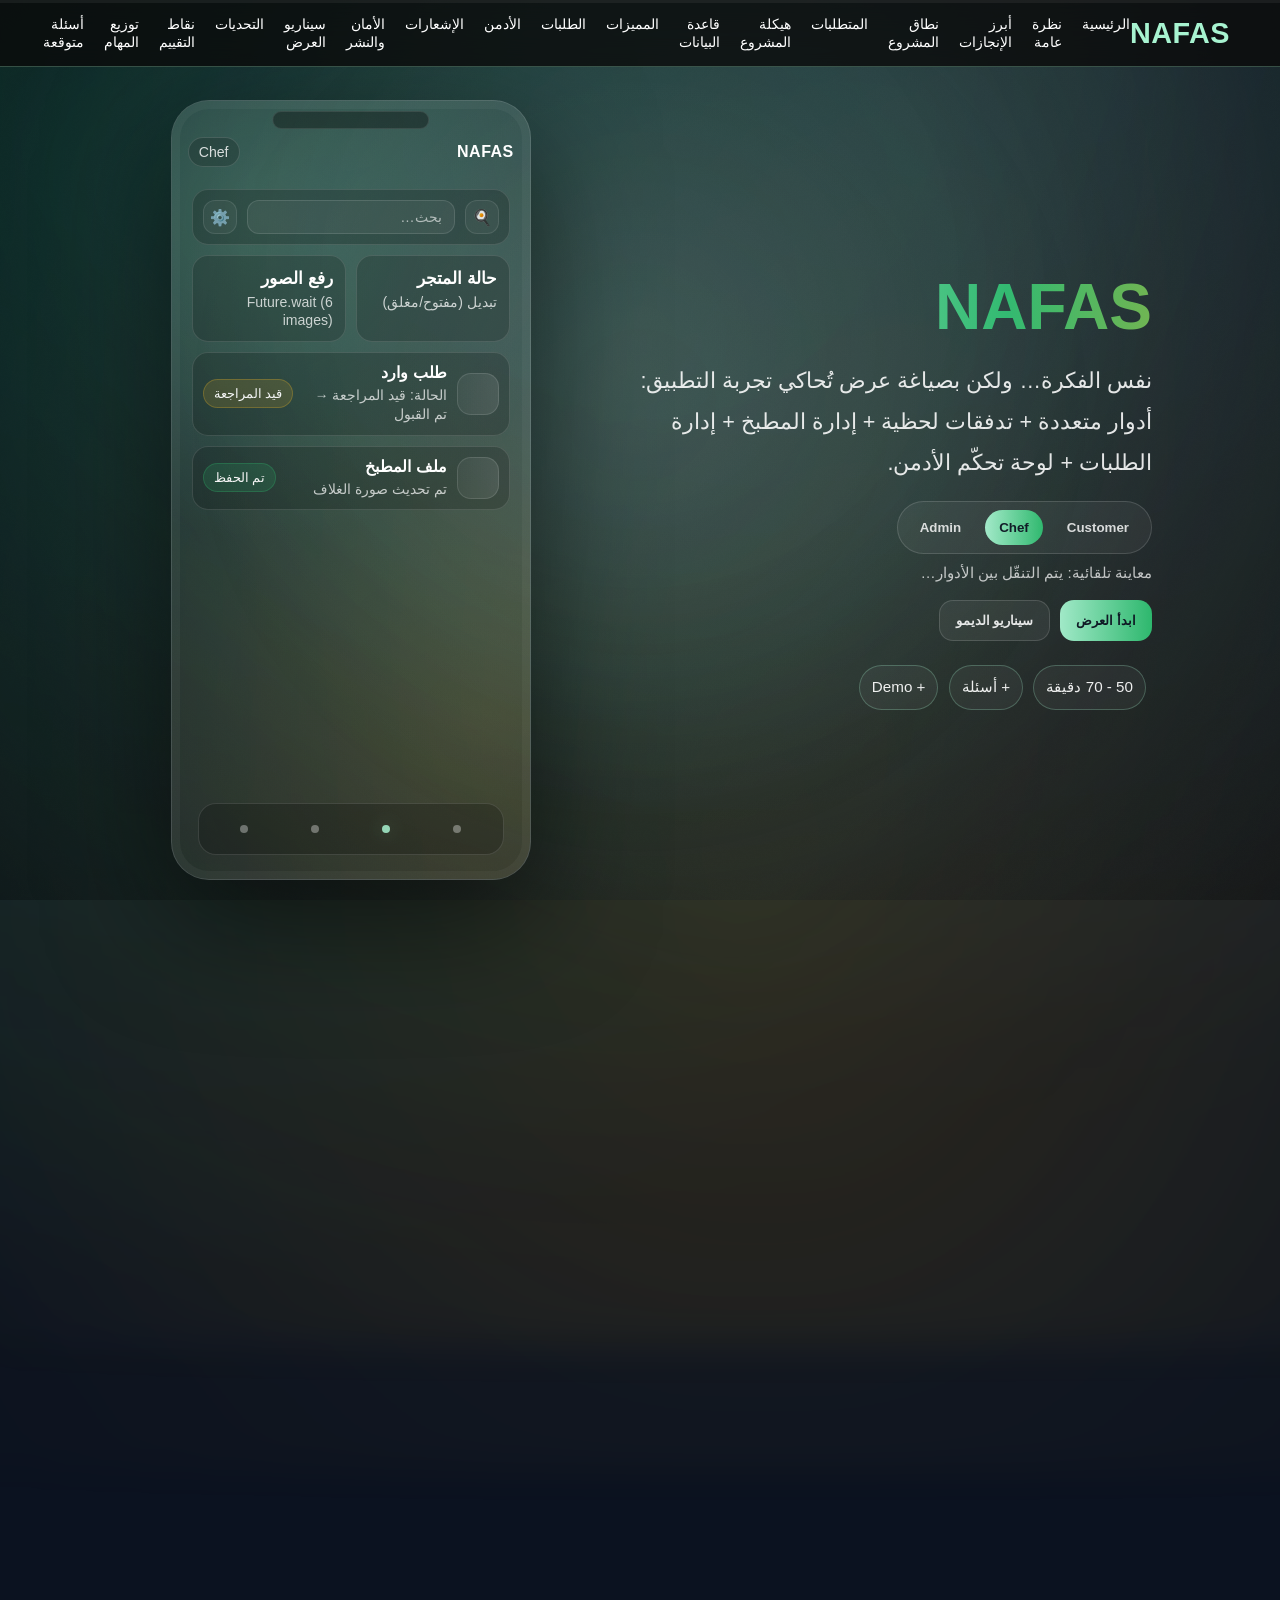
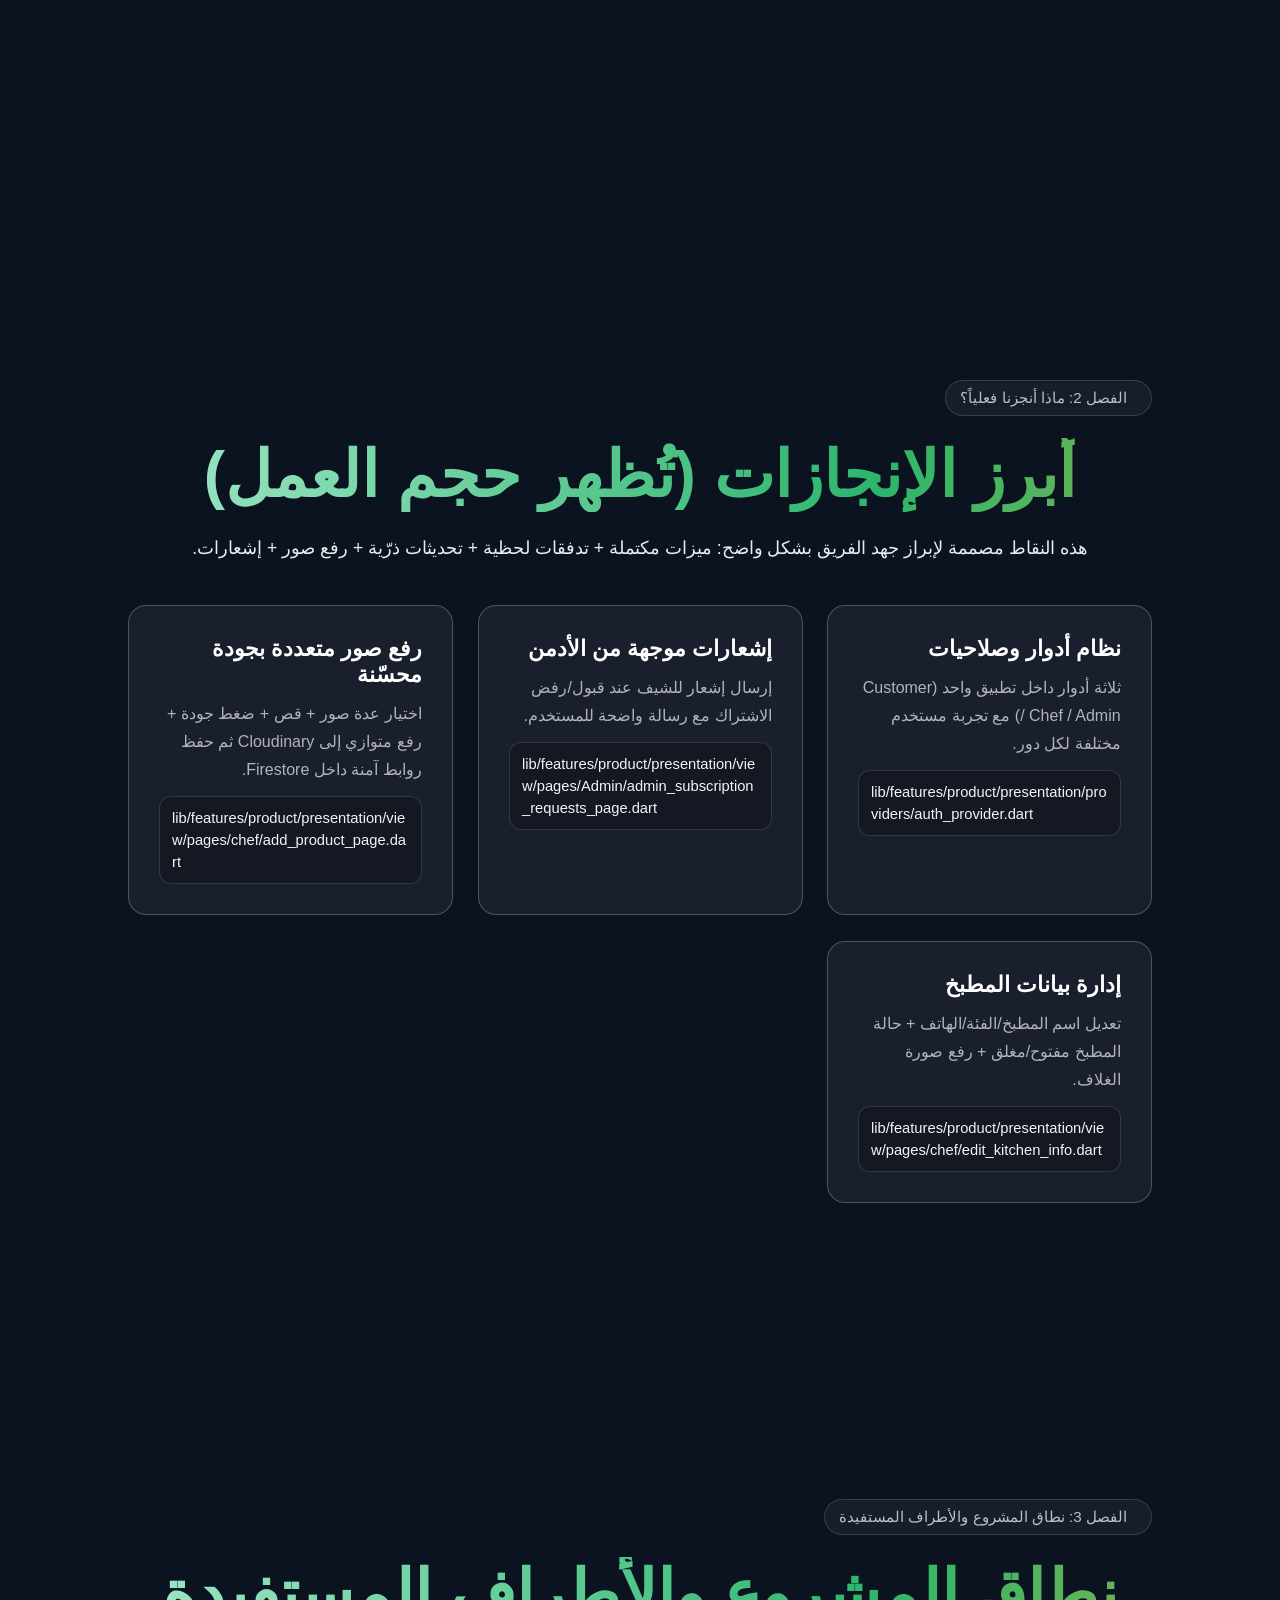
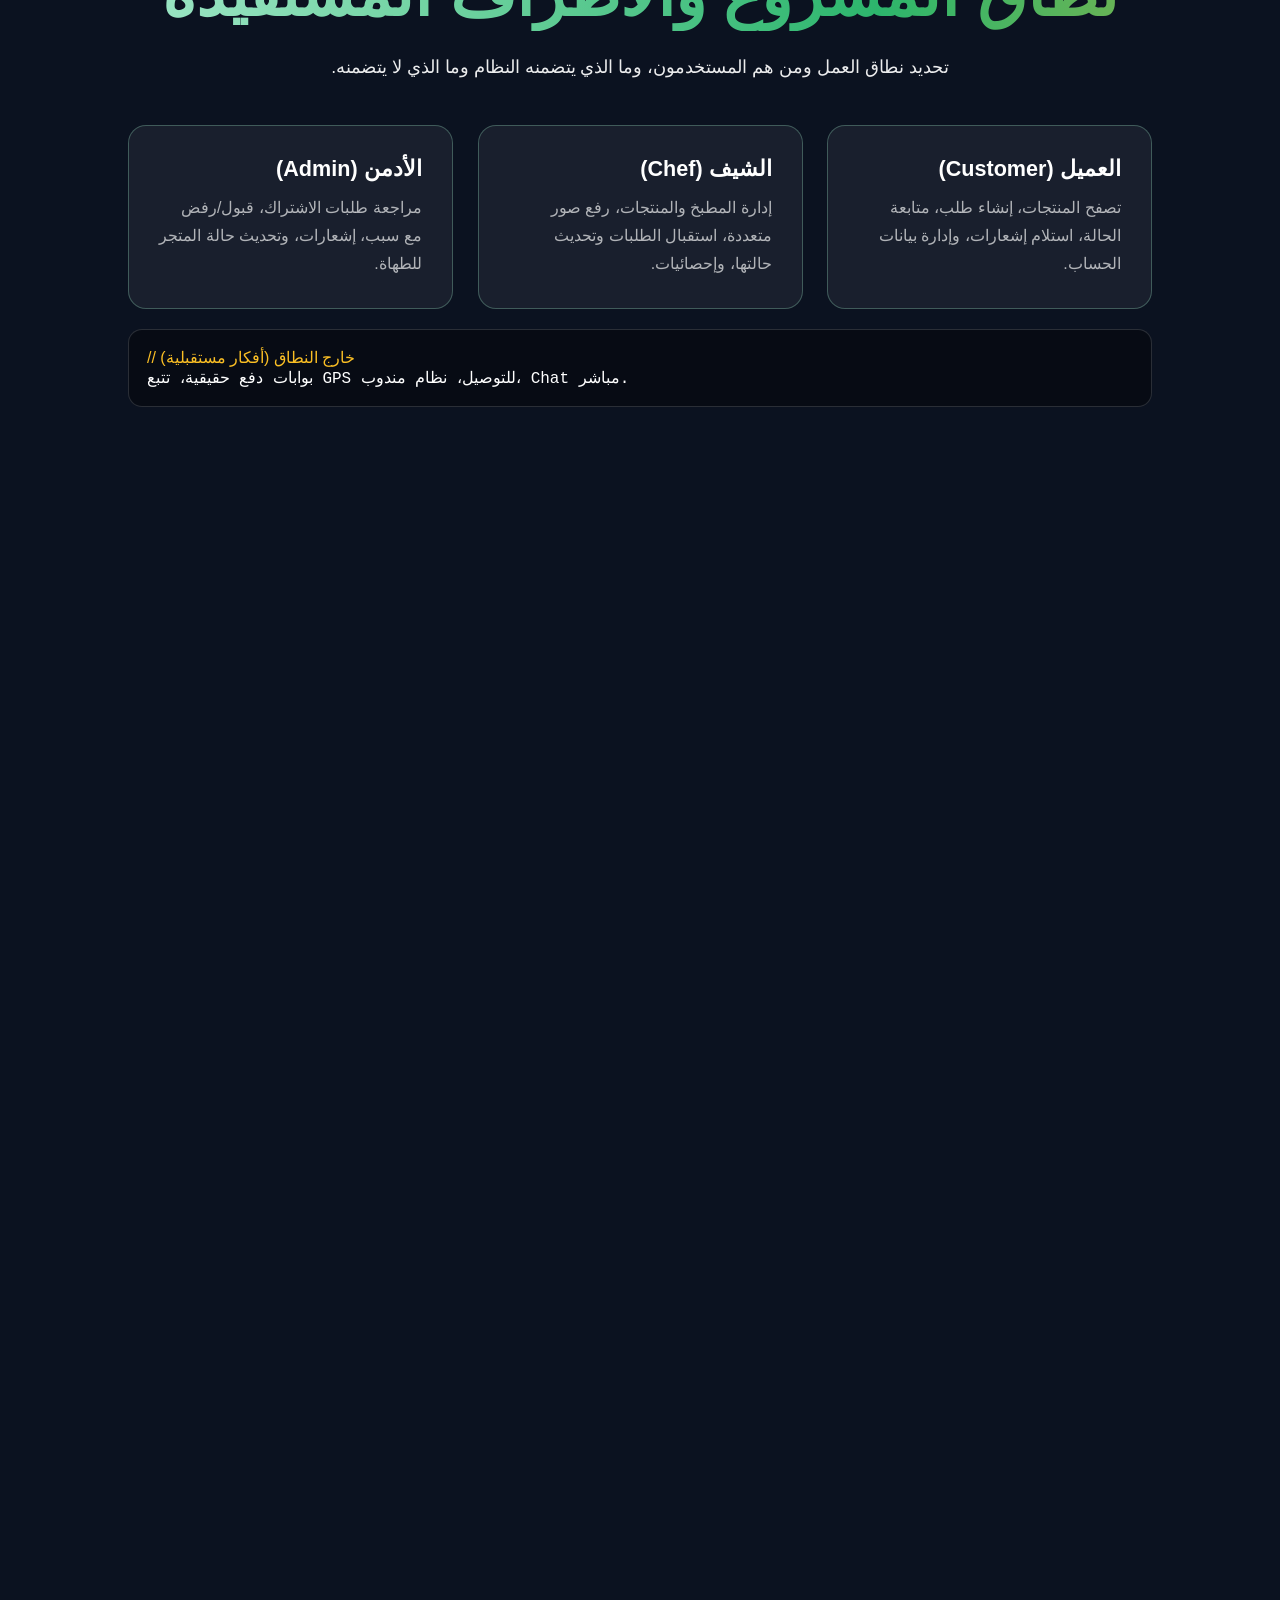
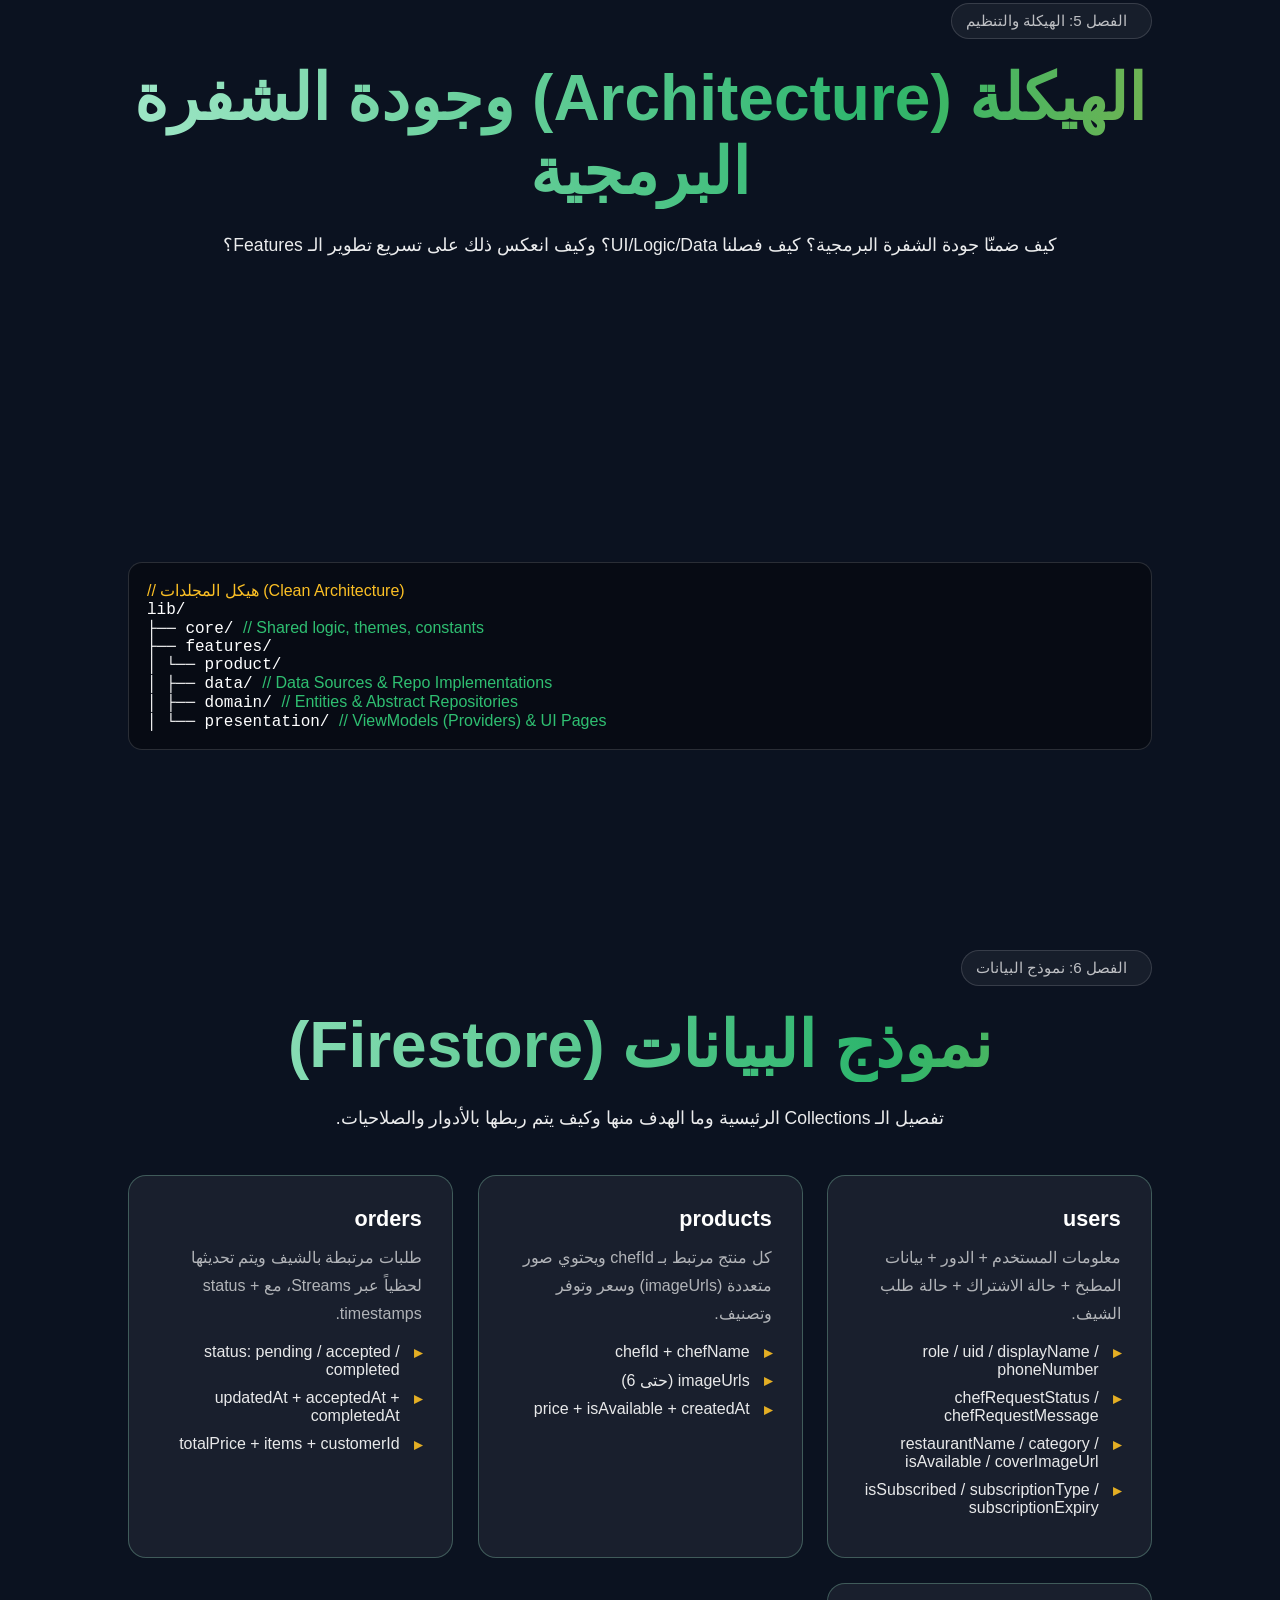
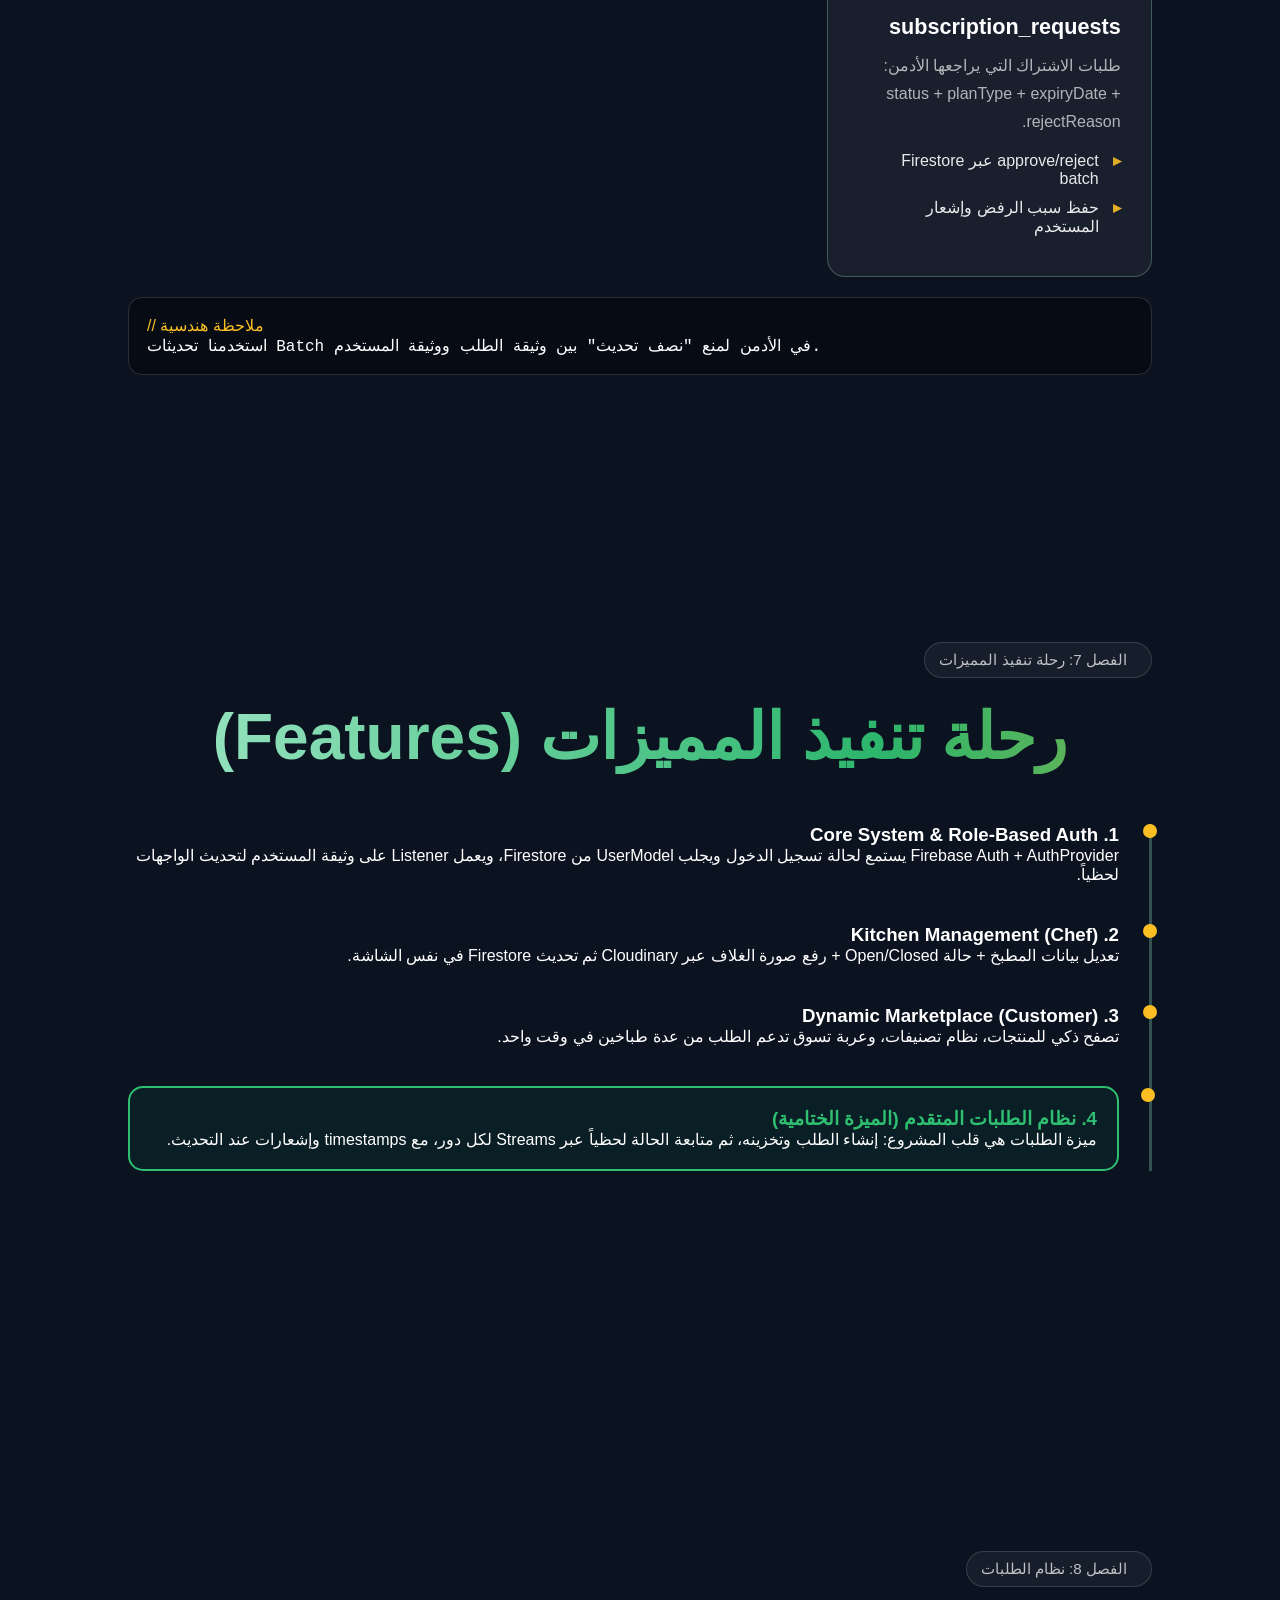
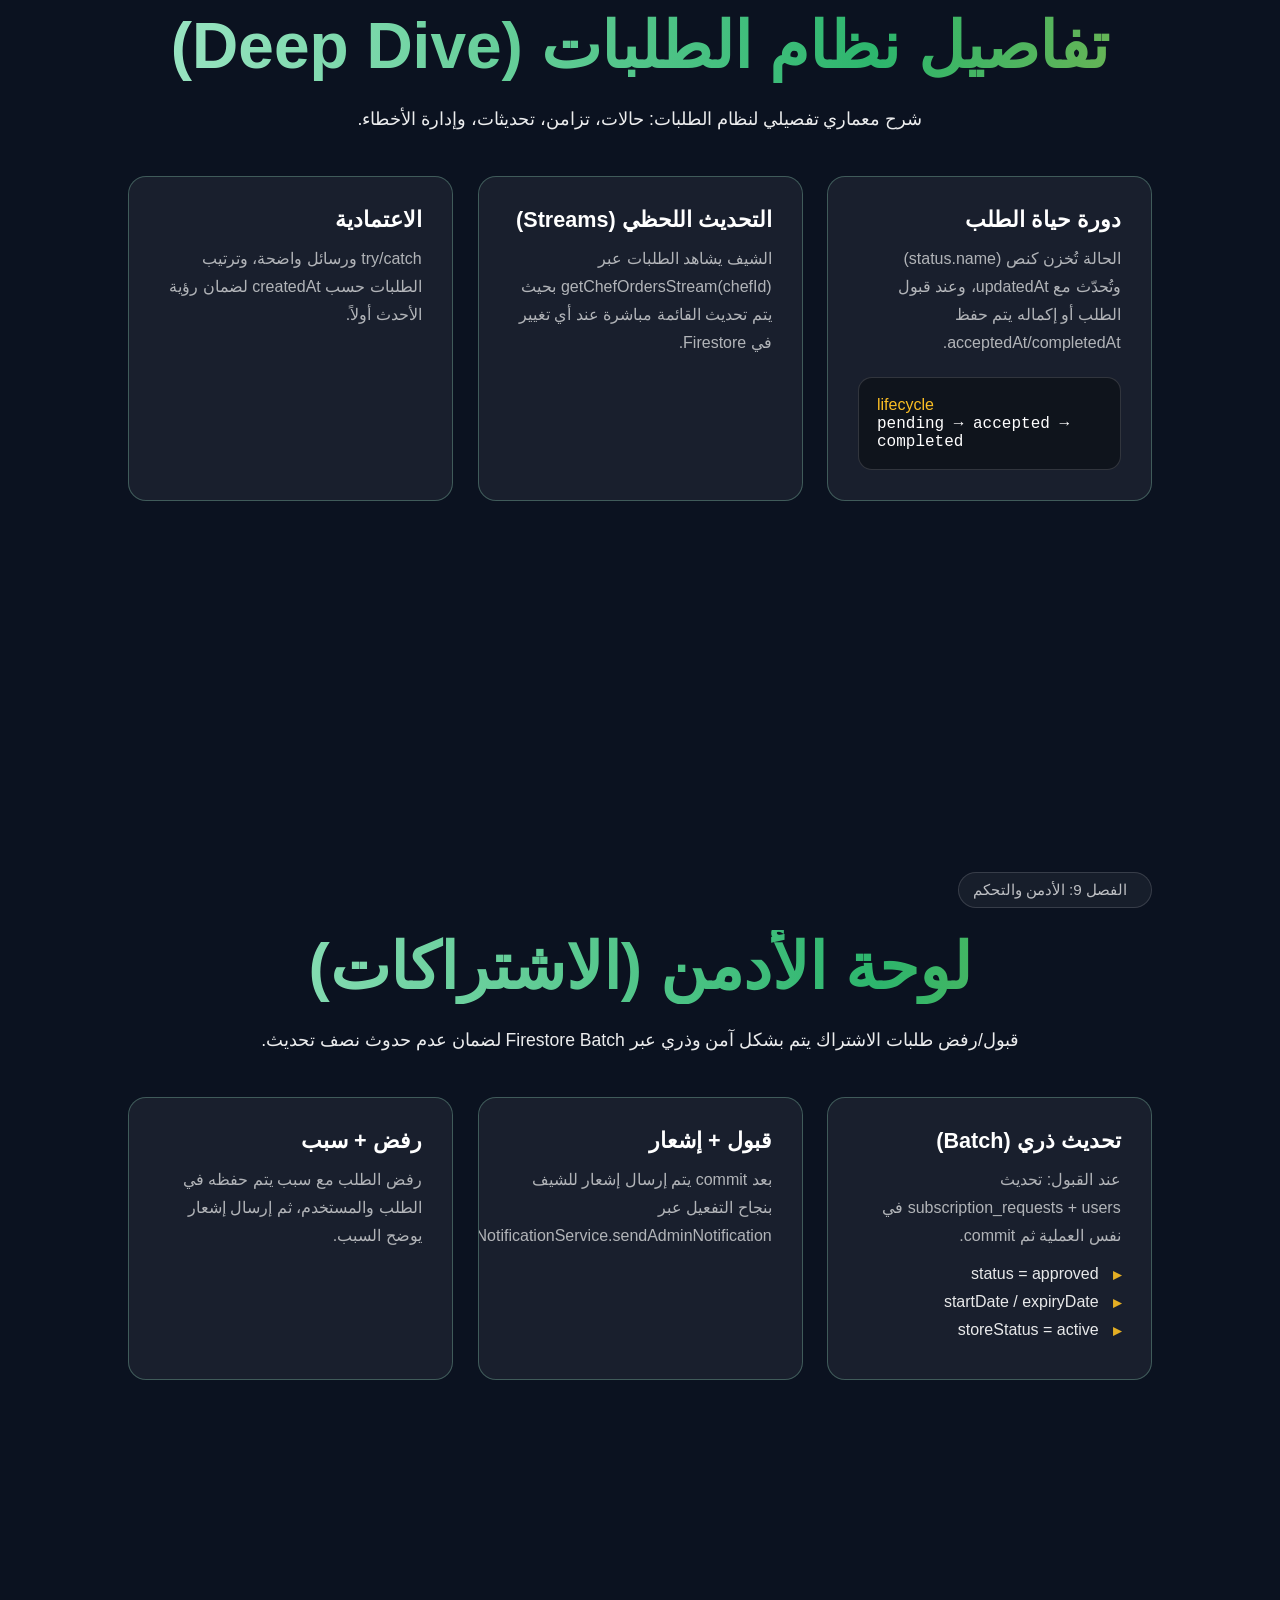
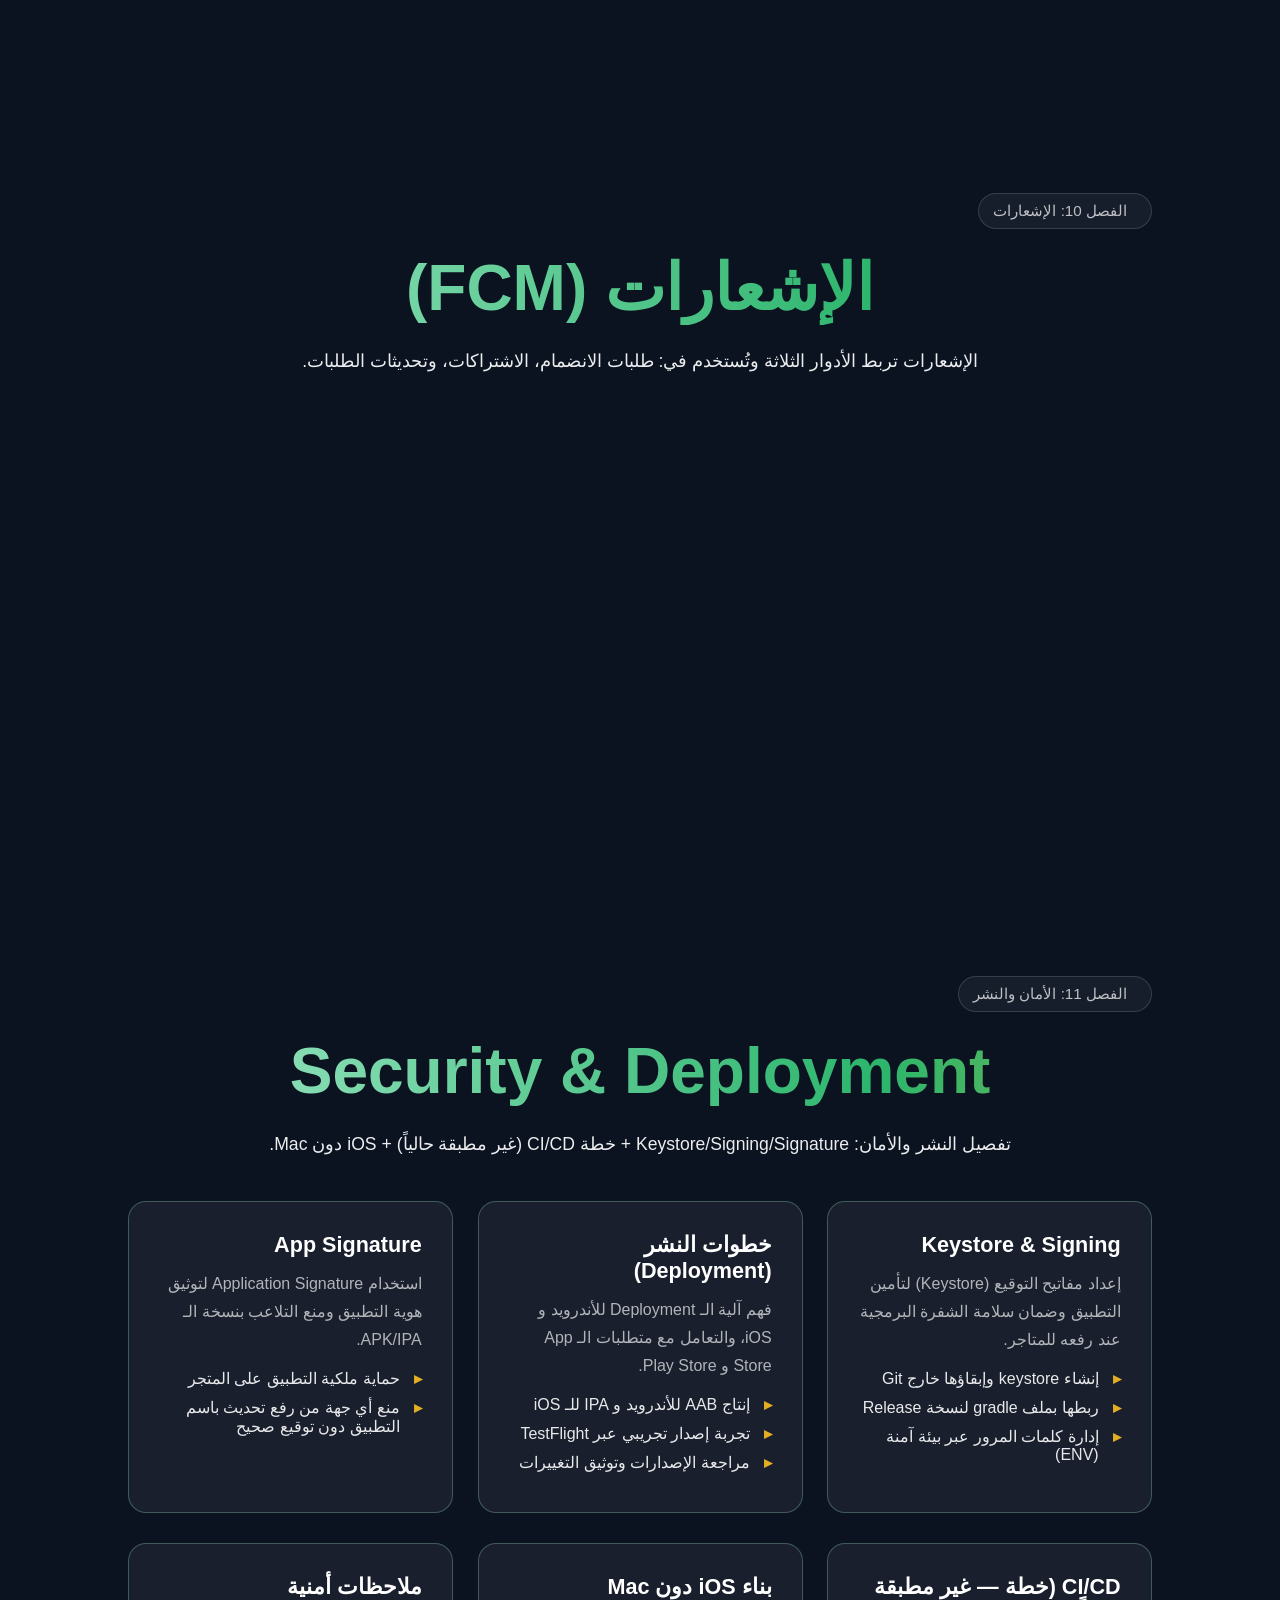
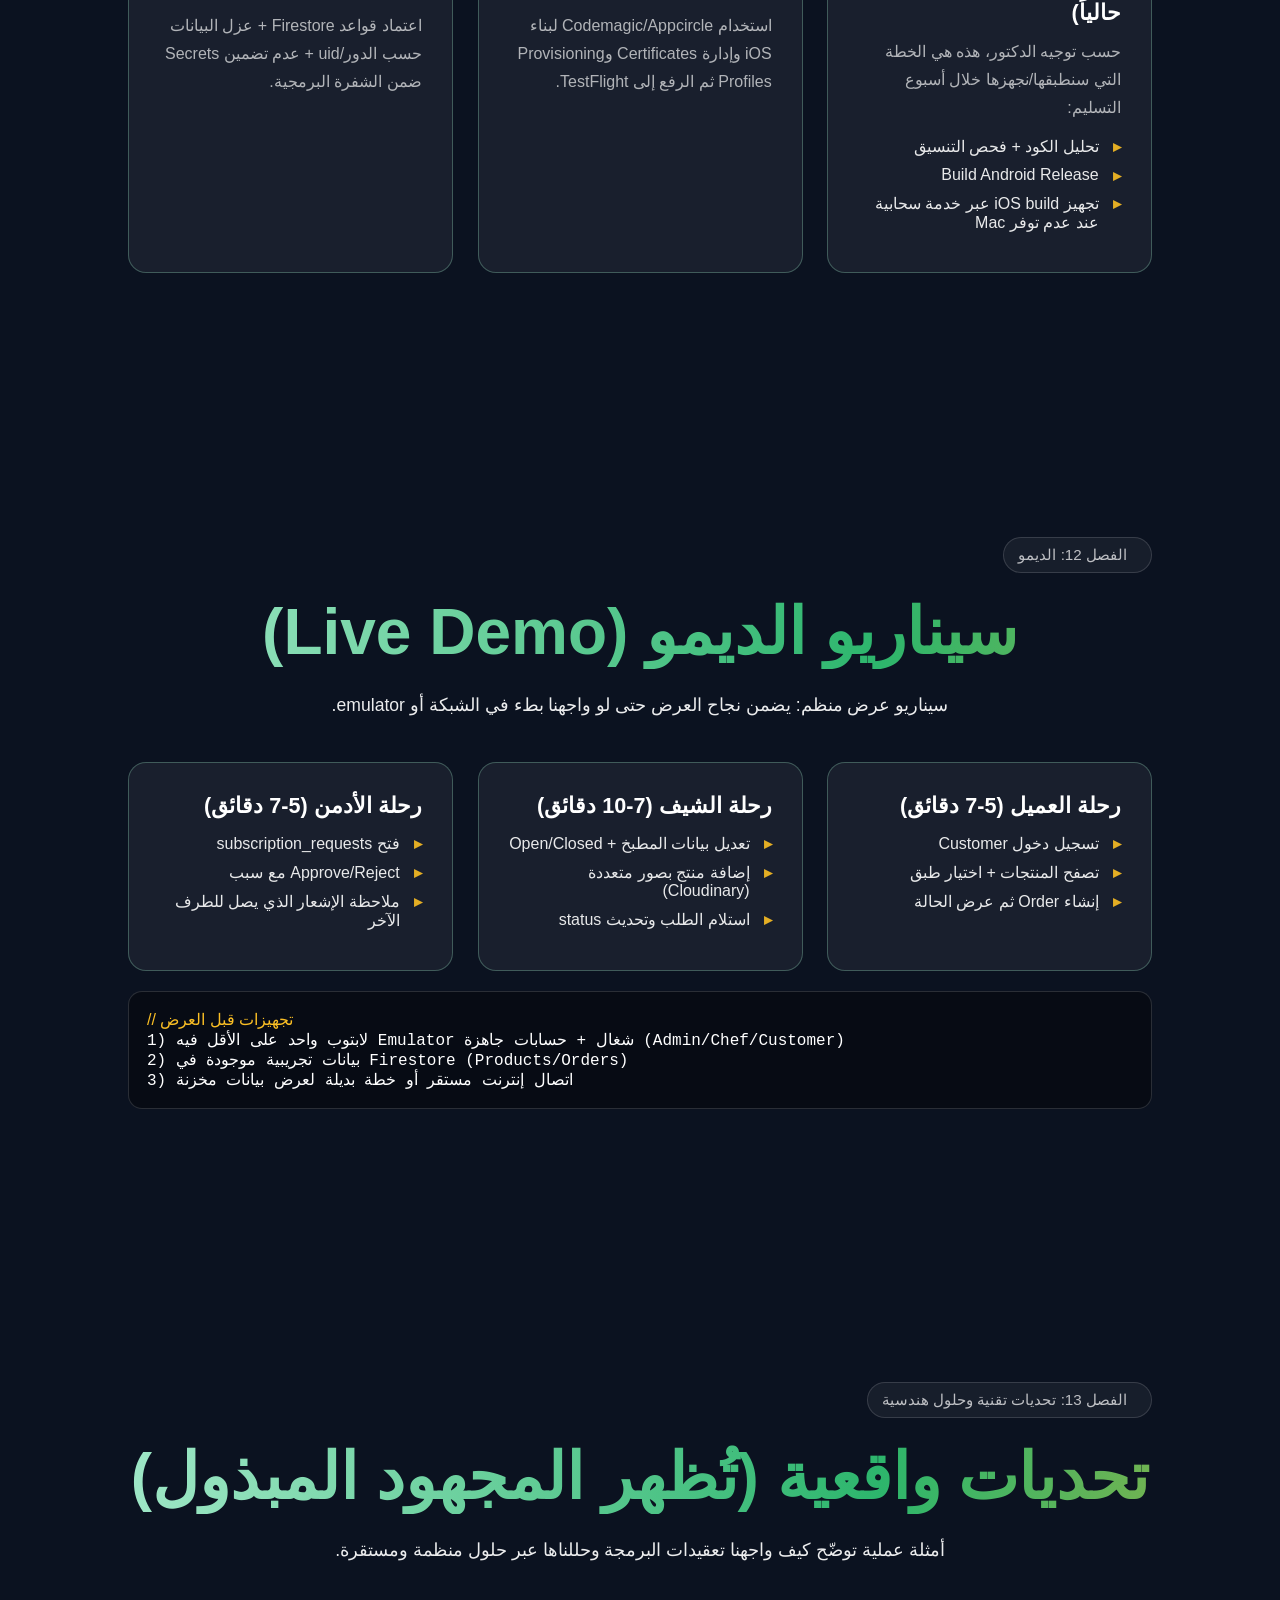
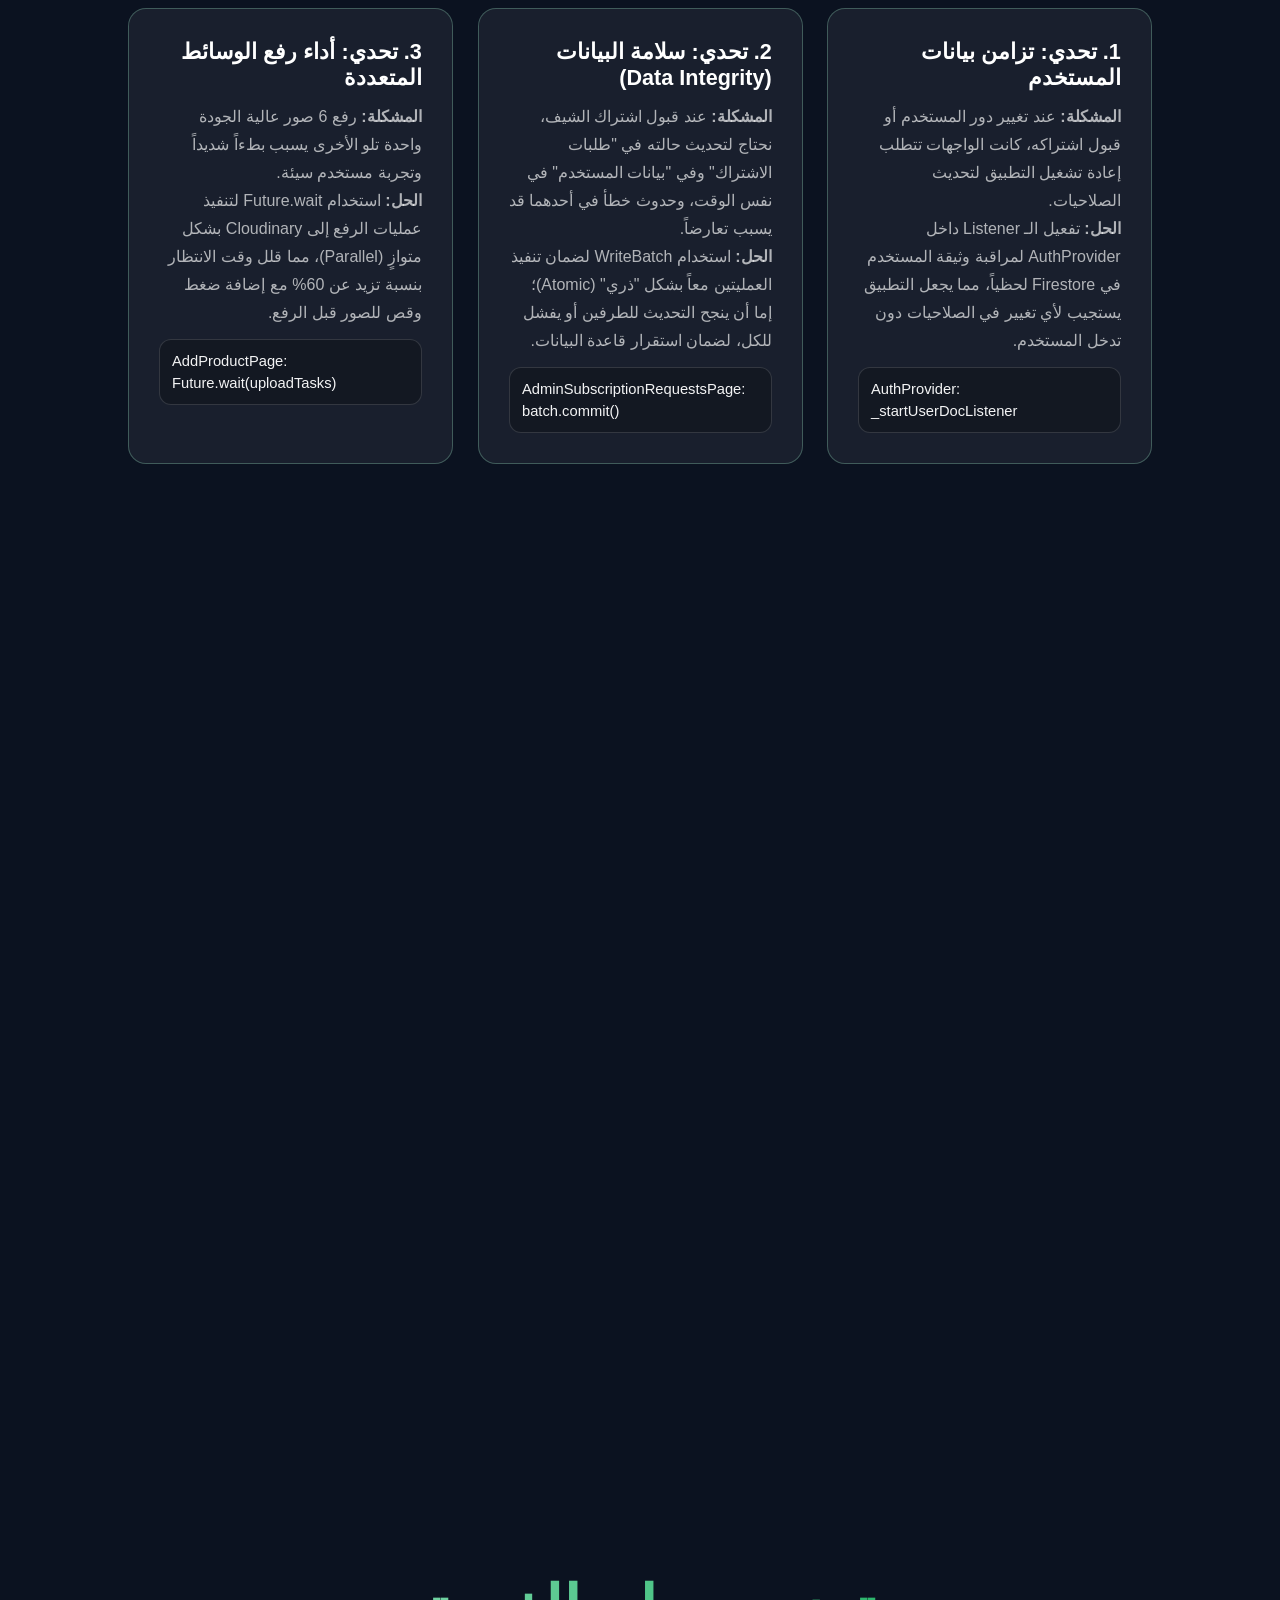
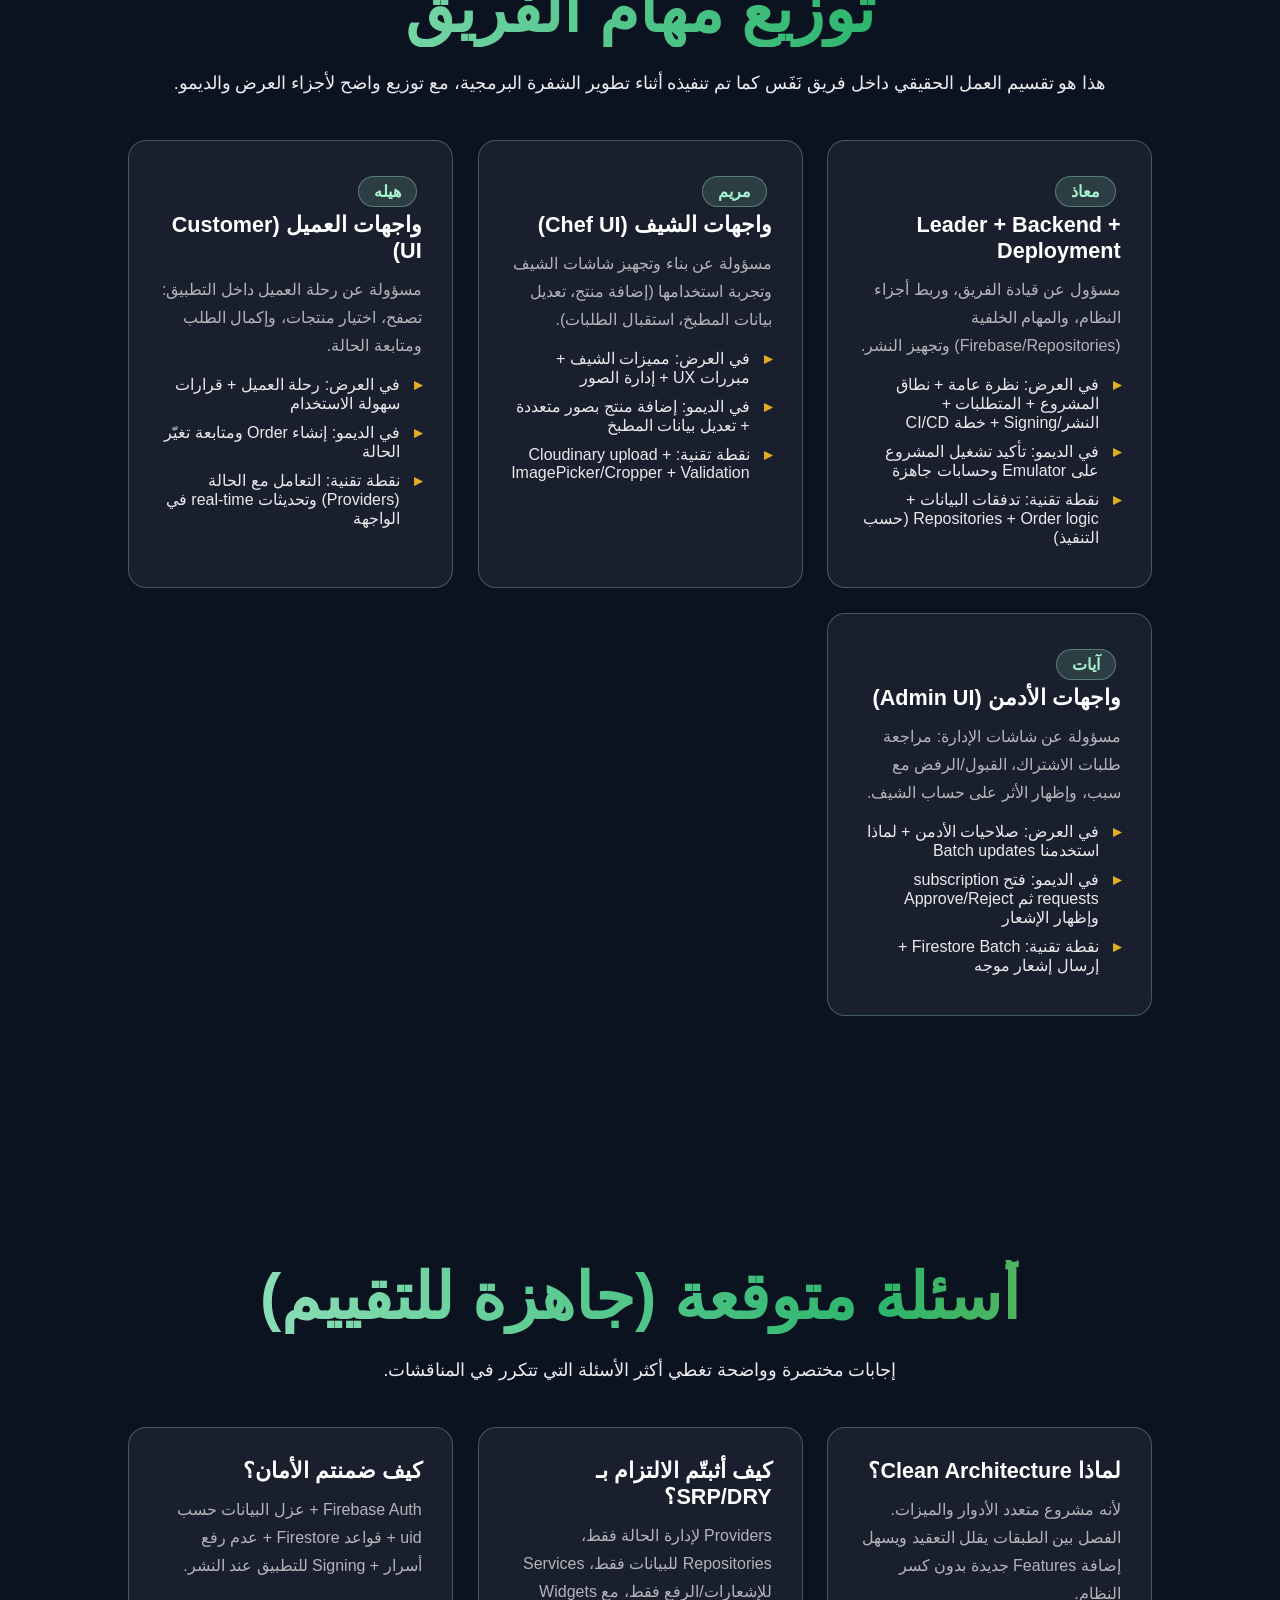
==== commit 0002784e: "اضافه" ====
--- a/index.html
+++ b/index.html
@@ -4,10 +4,6 @@
     <meta charset="UTF-8">
     <meta name="viewport" content="width=device-width, initial-scale=1.0">
     <title>NAFAS - عرض مشروع التخرج</title>
-    <link rel="preconnect" href="https://fonts.googleapis.com">
-    <link rel="preconnect" href="https://fonts.gstatic.com" crossorigin>
-    <link href="https://fonts.googleapis.com/css2?family=Cairo:wght@300;400;600;700;900&display=swap" rel="stylesheet">
-    <link rel="stylesheet" href="https://cdnjs.cloudflare.com/ajax/libs/font-awesome/6.4.0/css/all.min.css" media="print" onload="this.media='all'">
     <link rel="stylesheet" href="style.css">
 </head>
 <body>
@@ -761,6 +757,12 @@
         <p style="font-size: 0.8em; margin-top: 10px; opacity: 0.6;">Project Graduation 2026</p>
     </footer>
 
+    <script>
+        // Redirect to mobile version on small screens
+        if (window.innerWidth <= 768) {
+            window.location.href = 'mobile.html';
+        }
+    </script>
     <script src="script.js" defer></script>
 </body>
 </html>
--- a/style.css
+++ b/style.css
@@ -719,4 +719,53 @@
     .nav { padding: 15px; } 
     .nav-menu { display: none; }
     section { padding: 80px 5%; }
-}
+    
+    /* Disable heavy effects on mobile */
+    .grain, .vignette, .spotlight, .animated-bg, .particles {
+        display: none !important;
+    }
+    
+    body {
+        background: var(--dark);
+    }
+    
+    /* Disable animations on mobile */
+    * {
+        animation: none !important;
+        transition: none !important;
+    }
+    
+    html {
+        scroll-behavior: auto;
+    }
+    
+    /* Disable 3D effects */
+    .card {
+        transform: none !important;
+        will-change: auto !important;
+    }
+    .card:hover {
+        transform: none !important;
+    }
+    .card::after {
+        display: none !important;
+    }
+    .card .tilt-shine {
+        display: none !important;
+    }
+    
+    /* Disable phone float */
+    .phone.float {
+        animation: none !important;
+    }
+    
+    /* Disable gradient animation */
+    .title-gradient {
+        animation: none !important;
+    }
+    
+    /* Disable intro animation */
+    .intro {
+        display: none !important;
+    }
+}
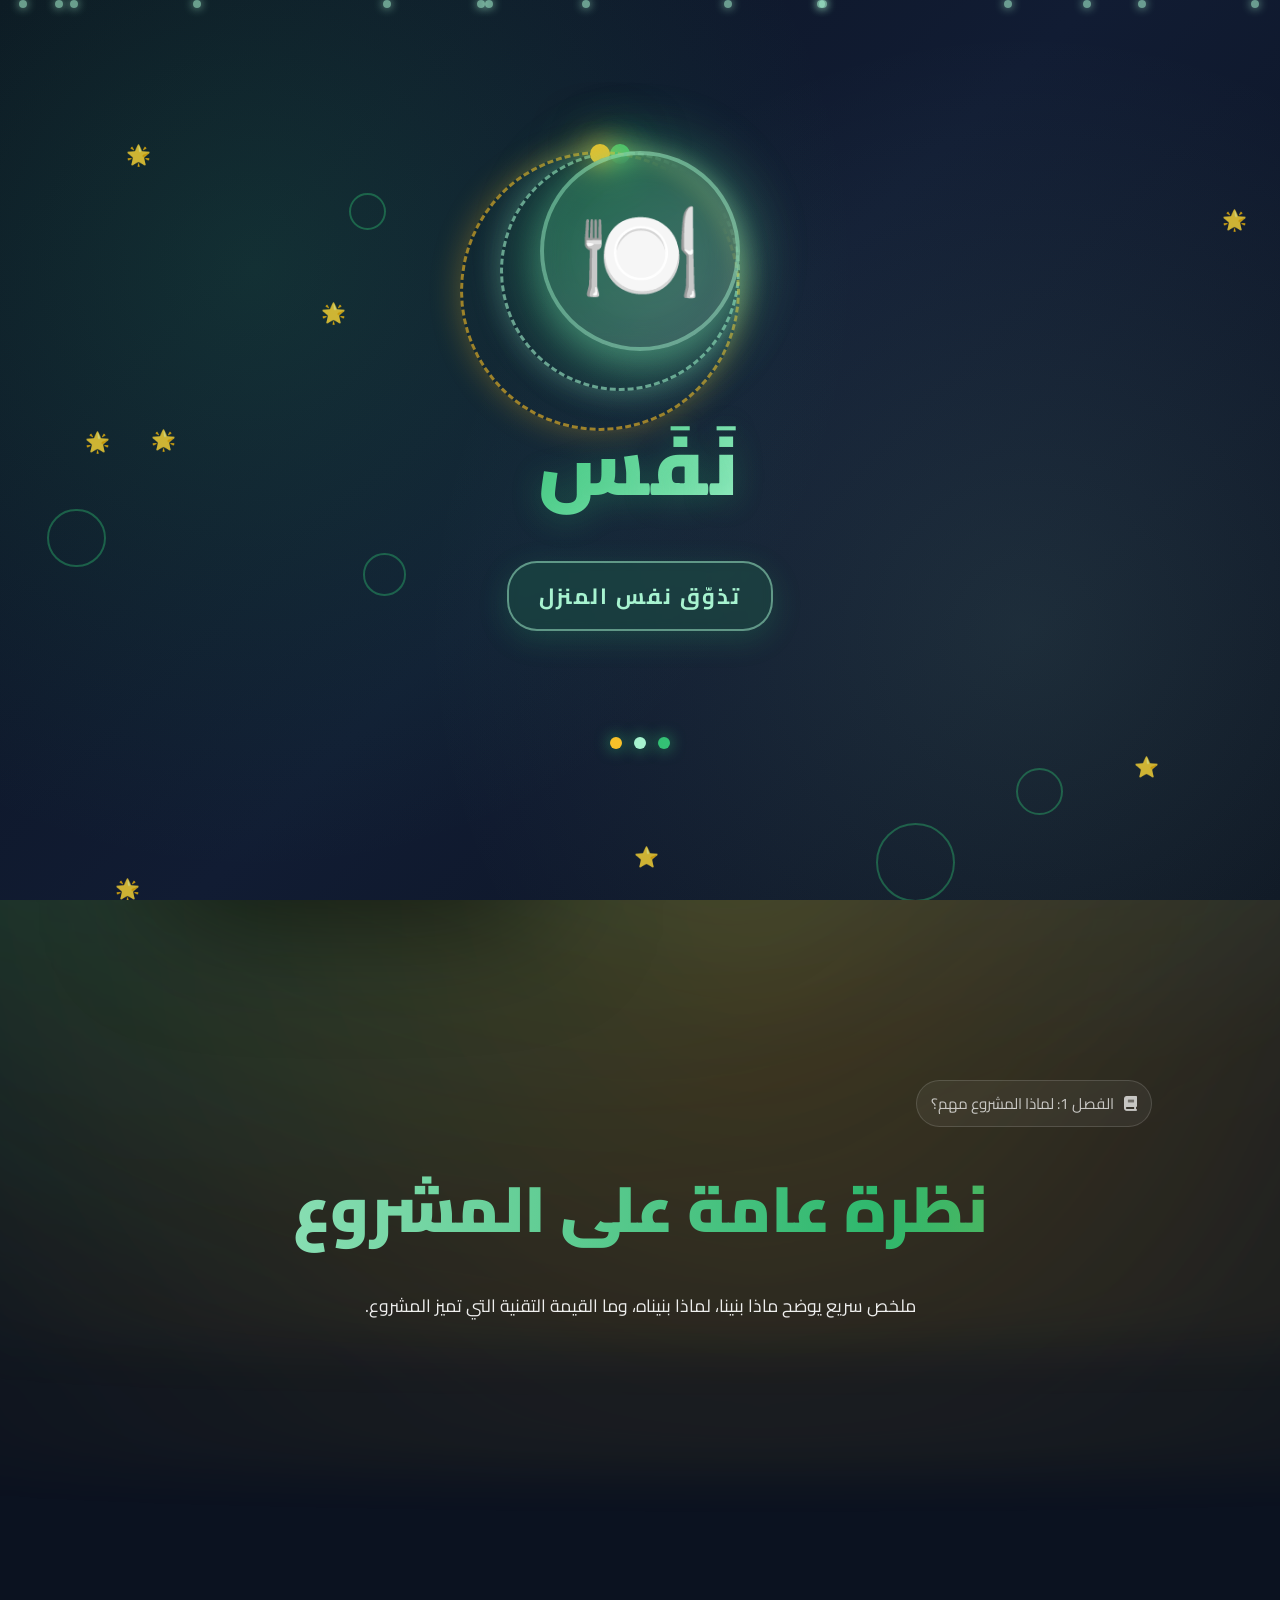
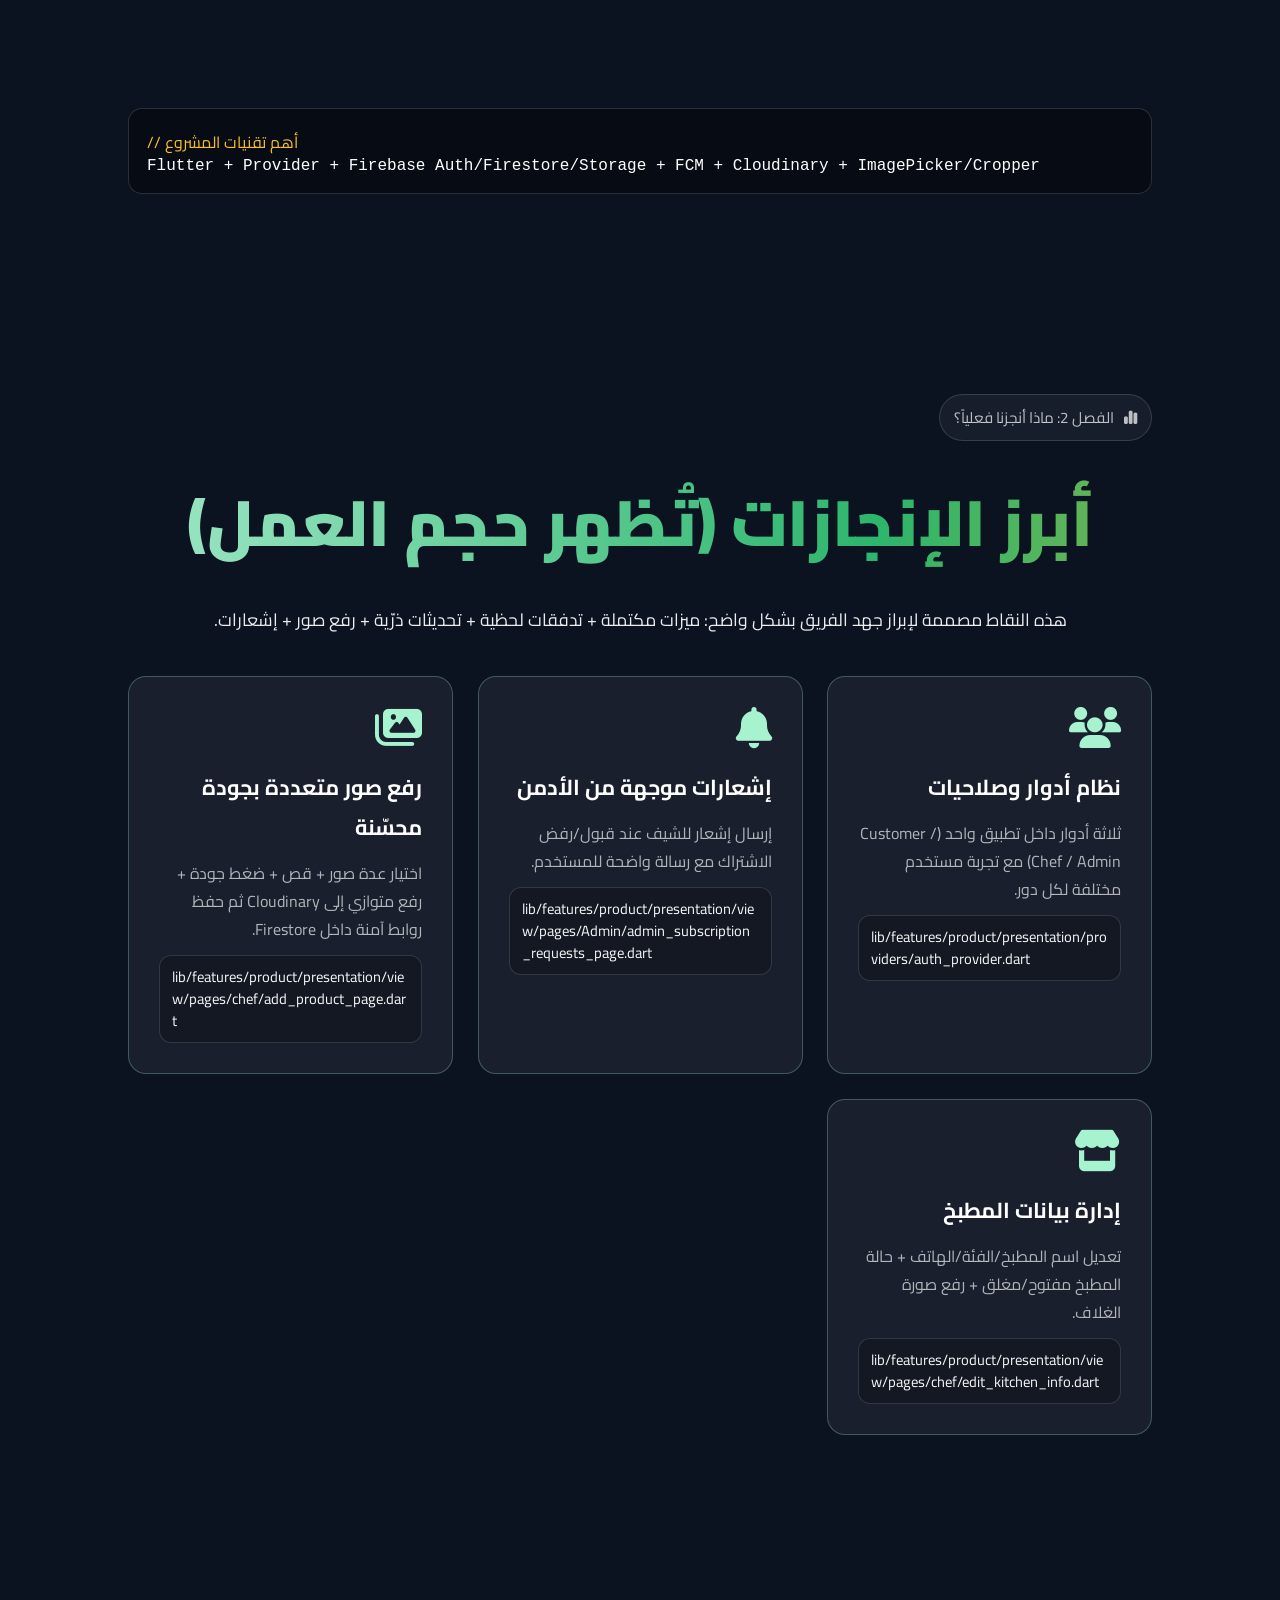
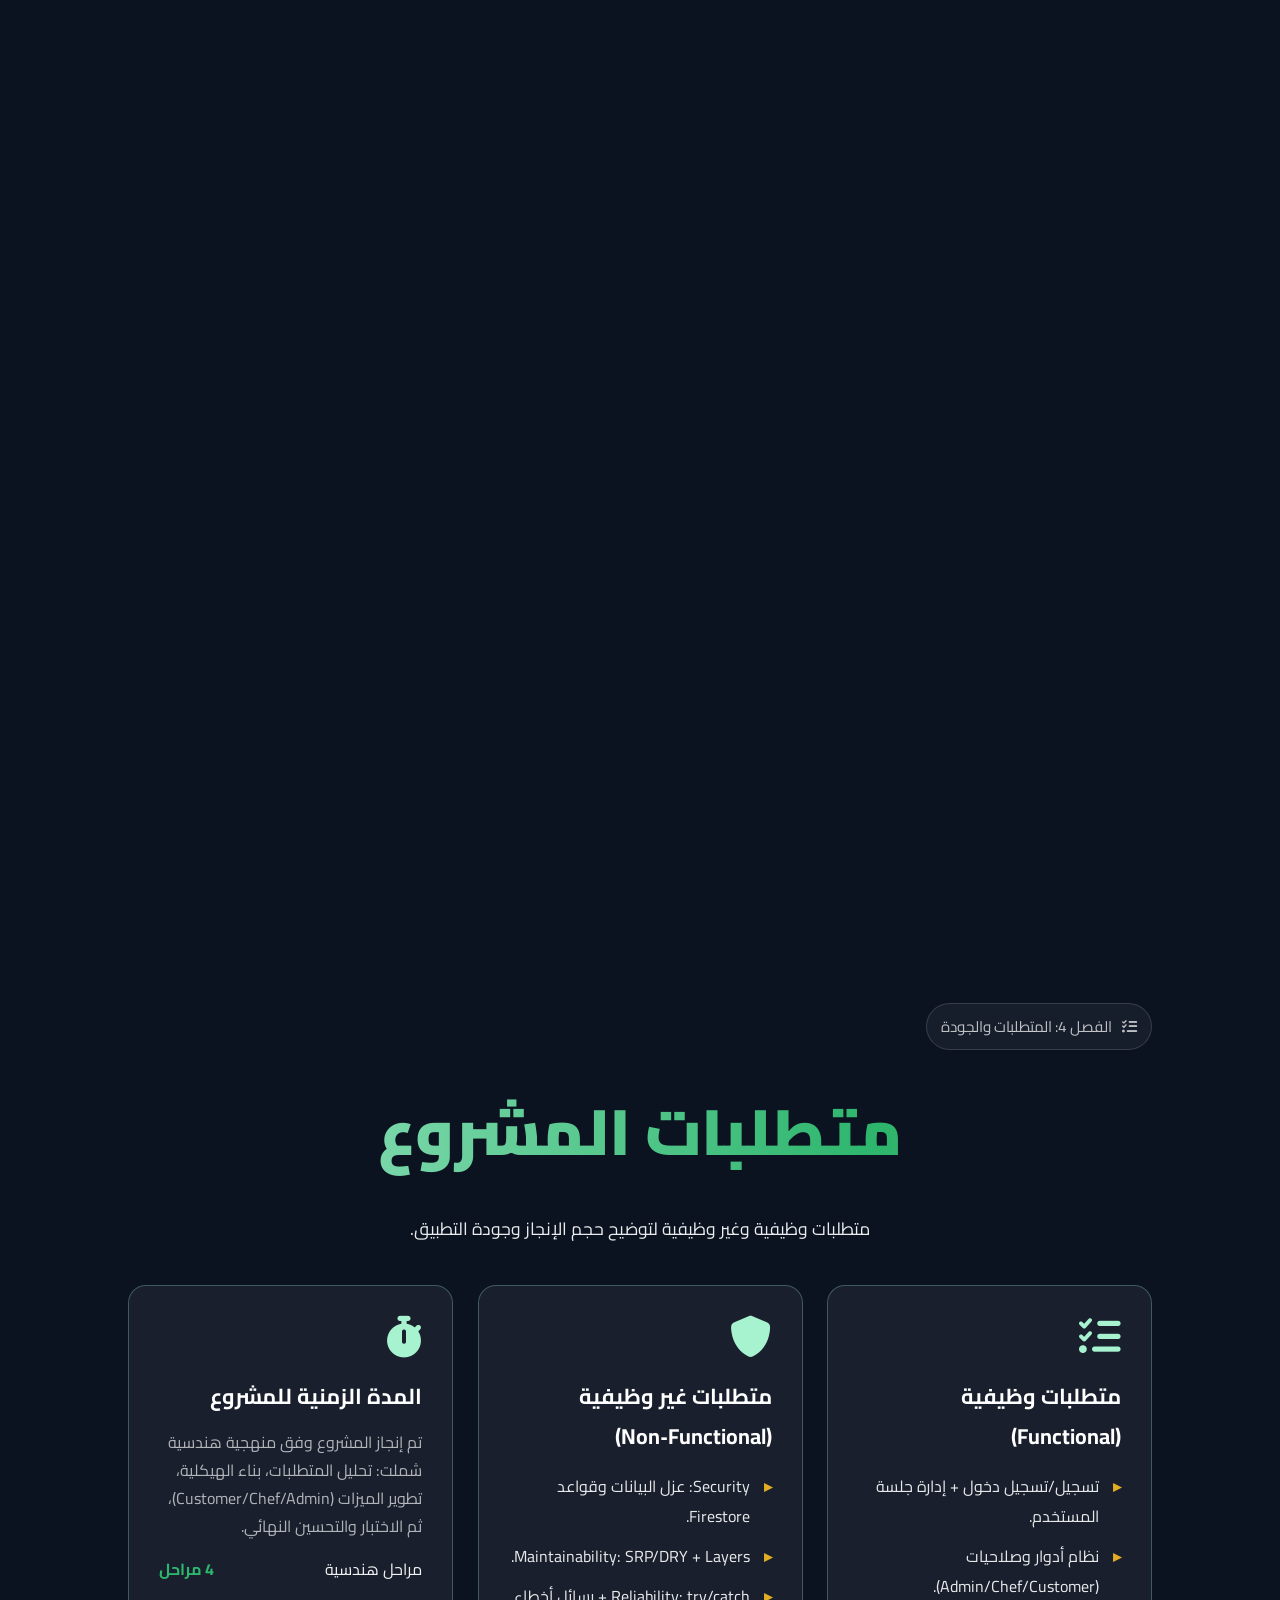
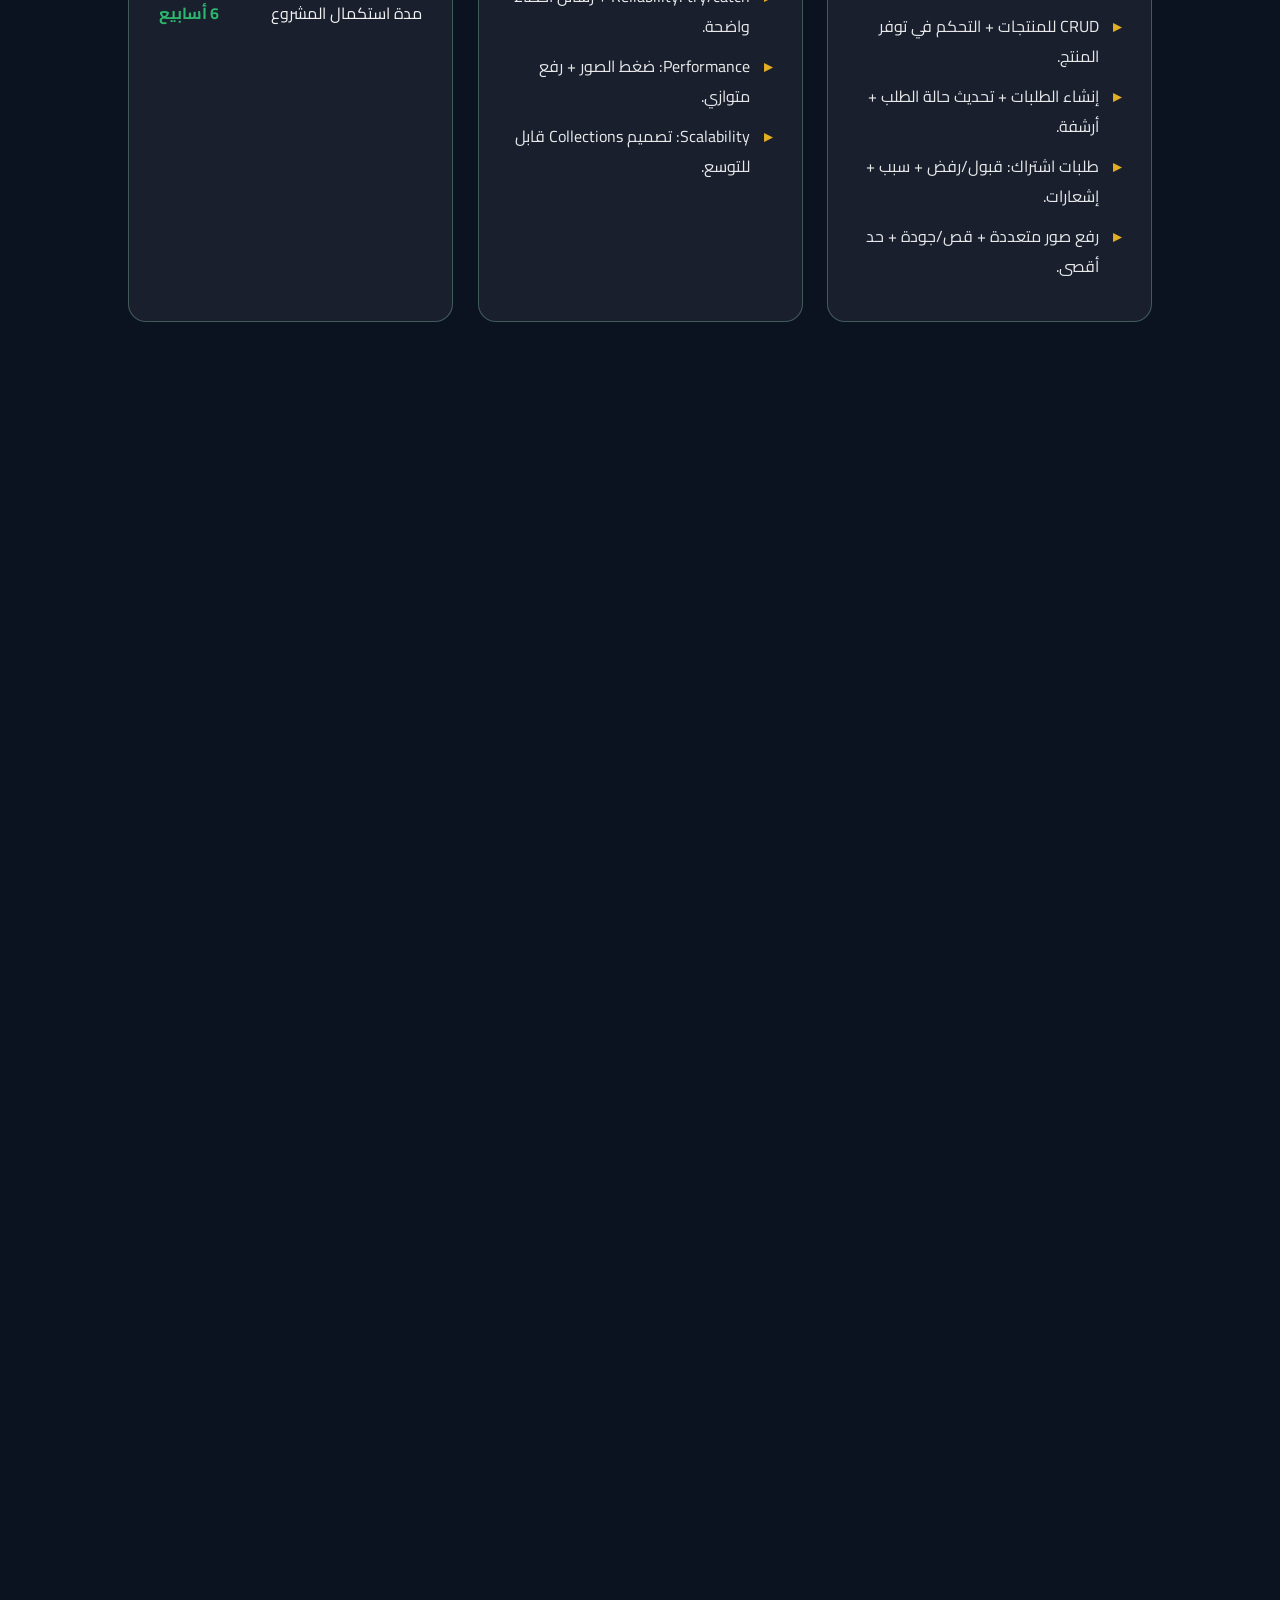
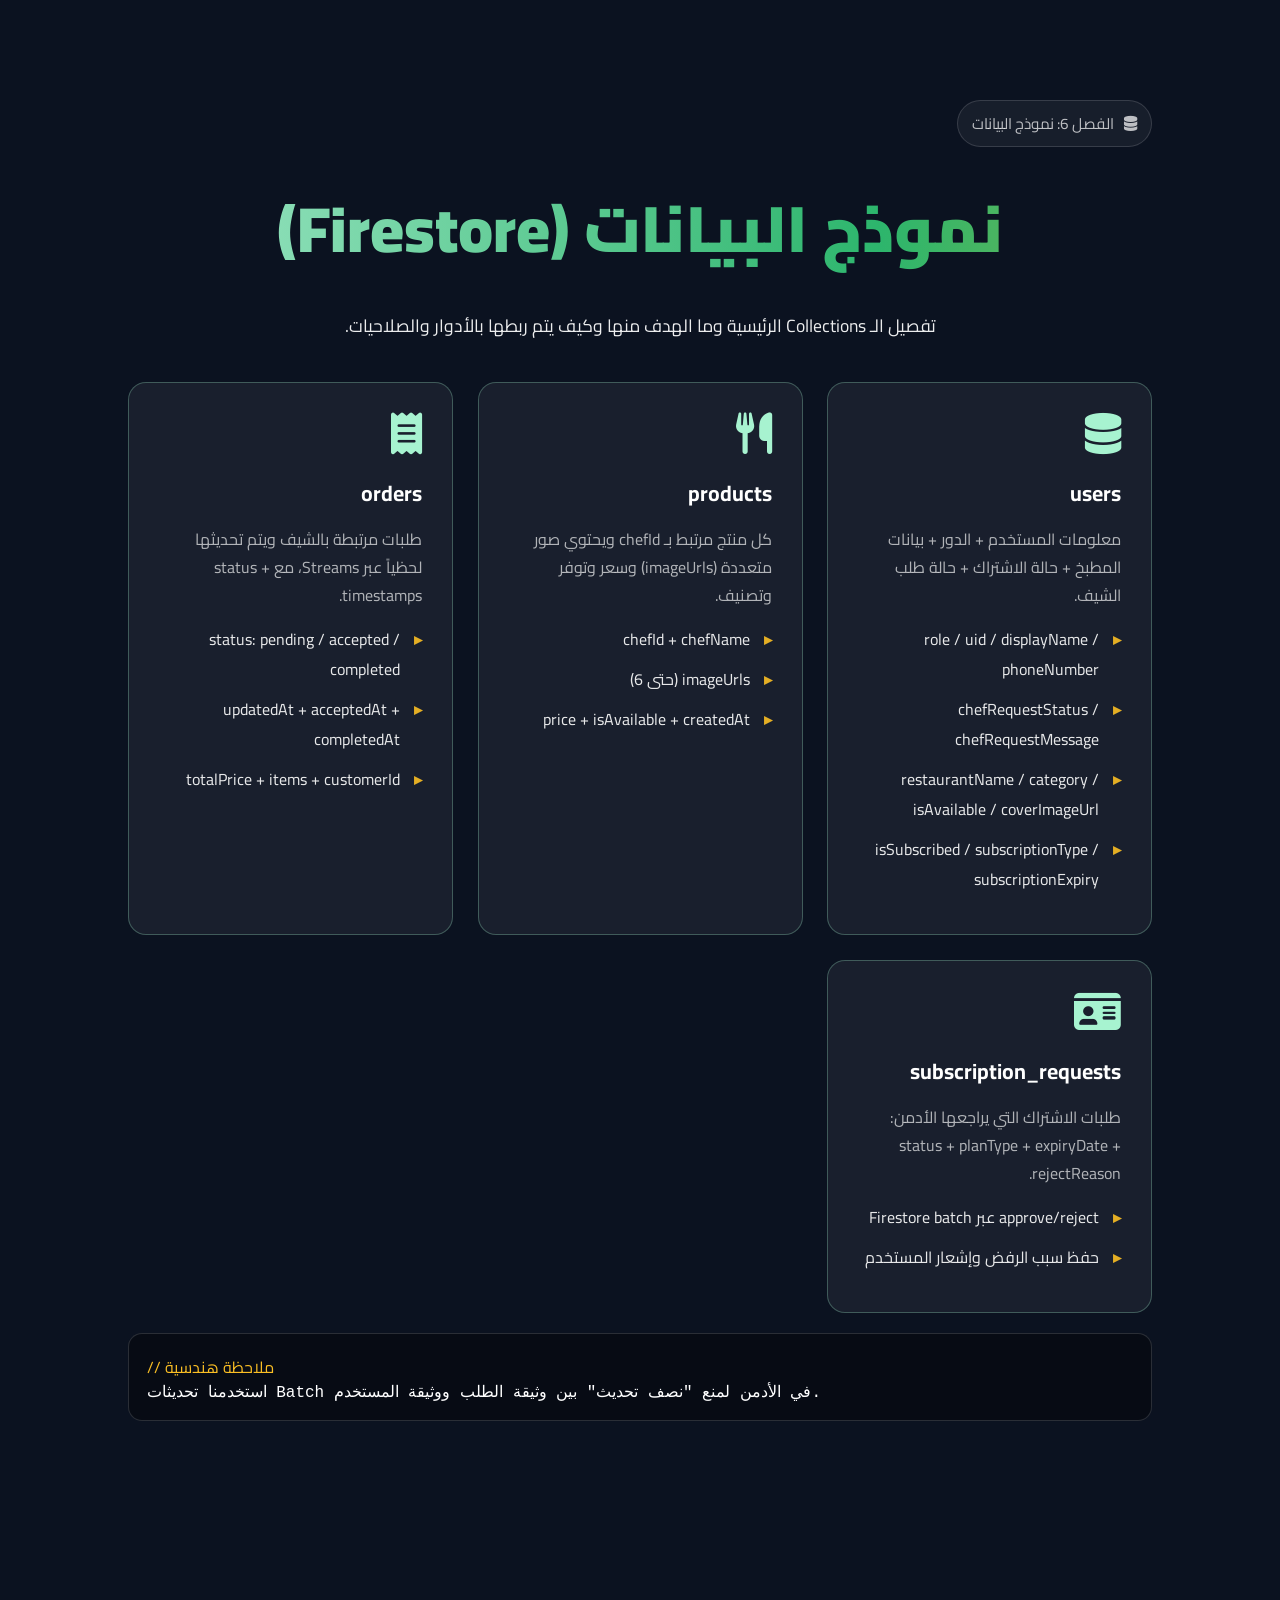
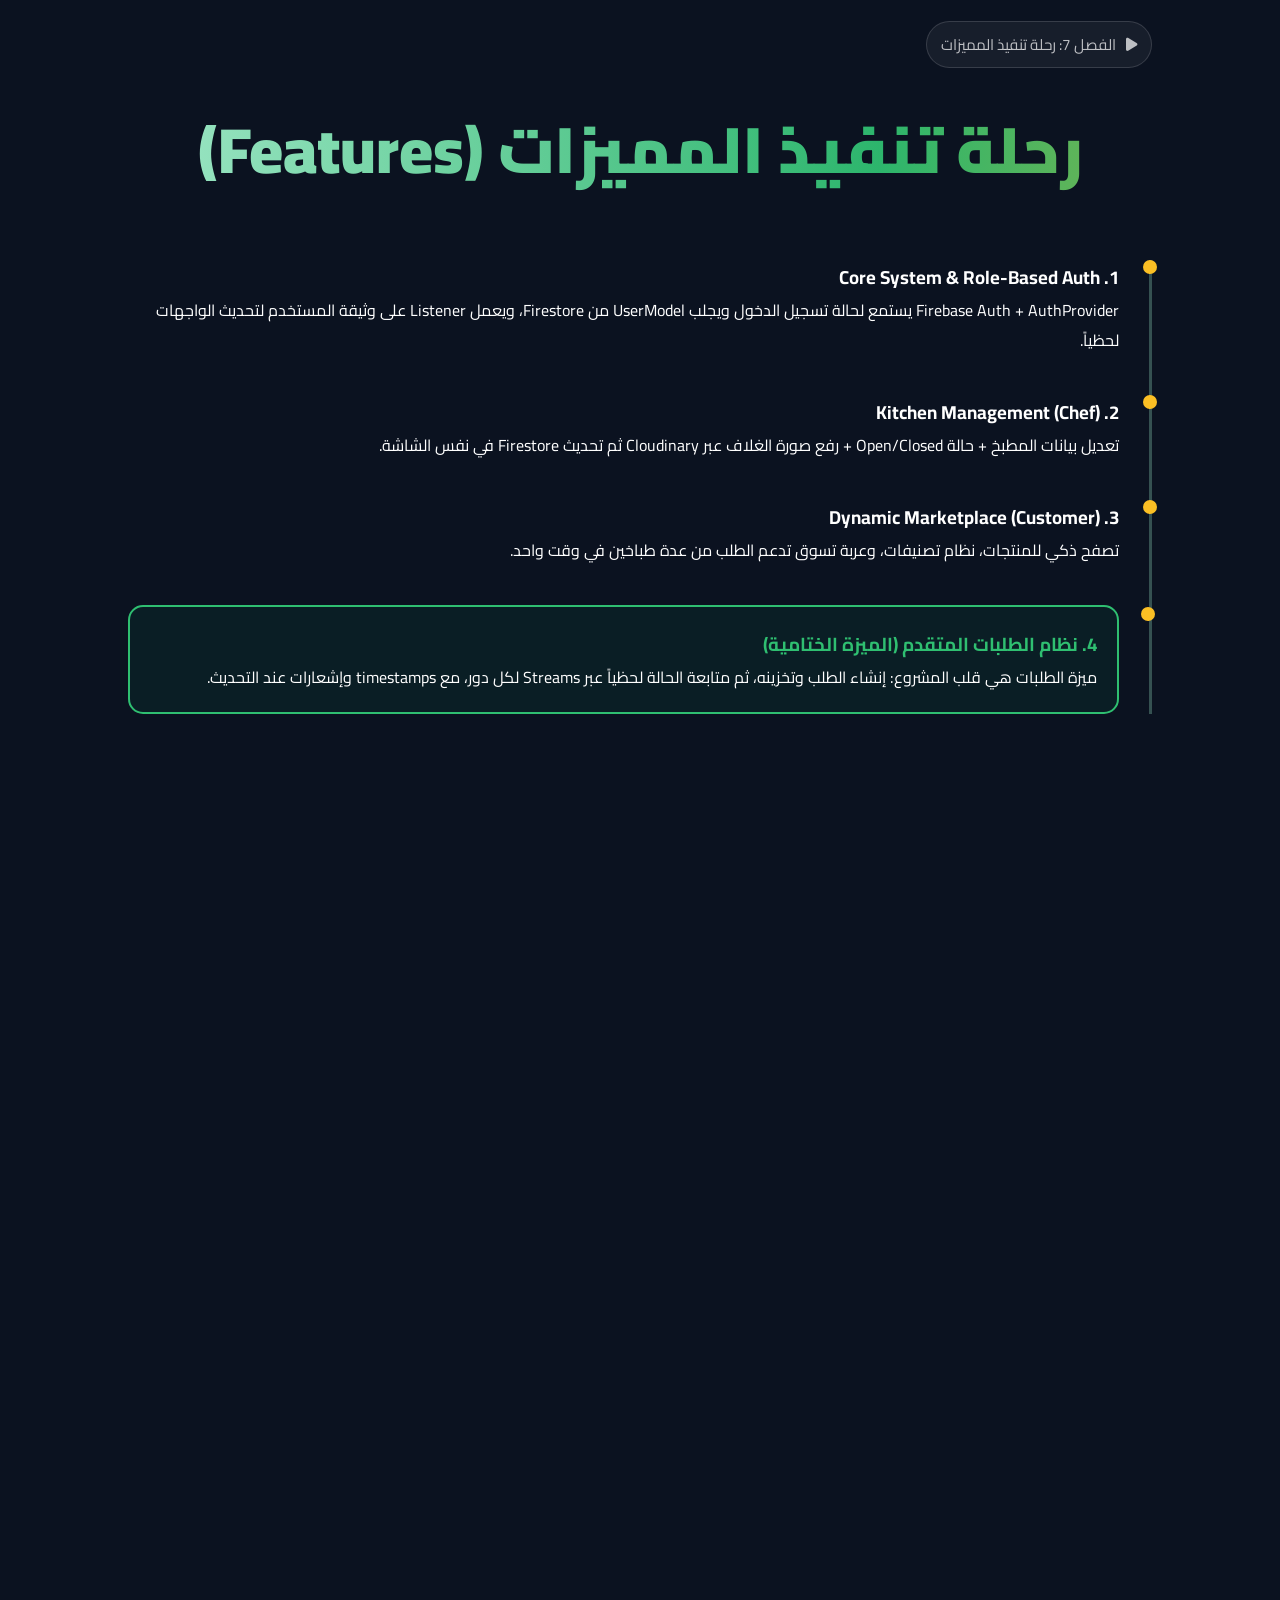
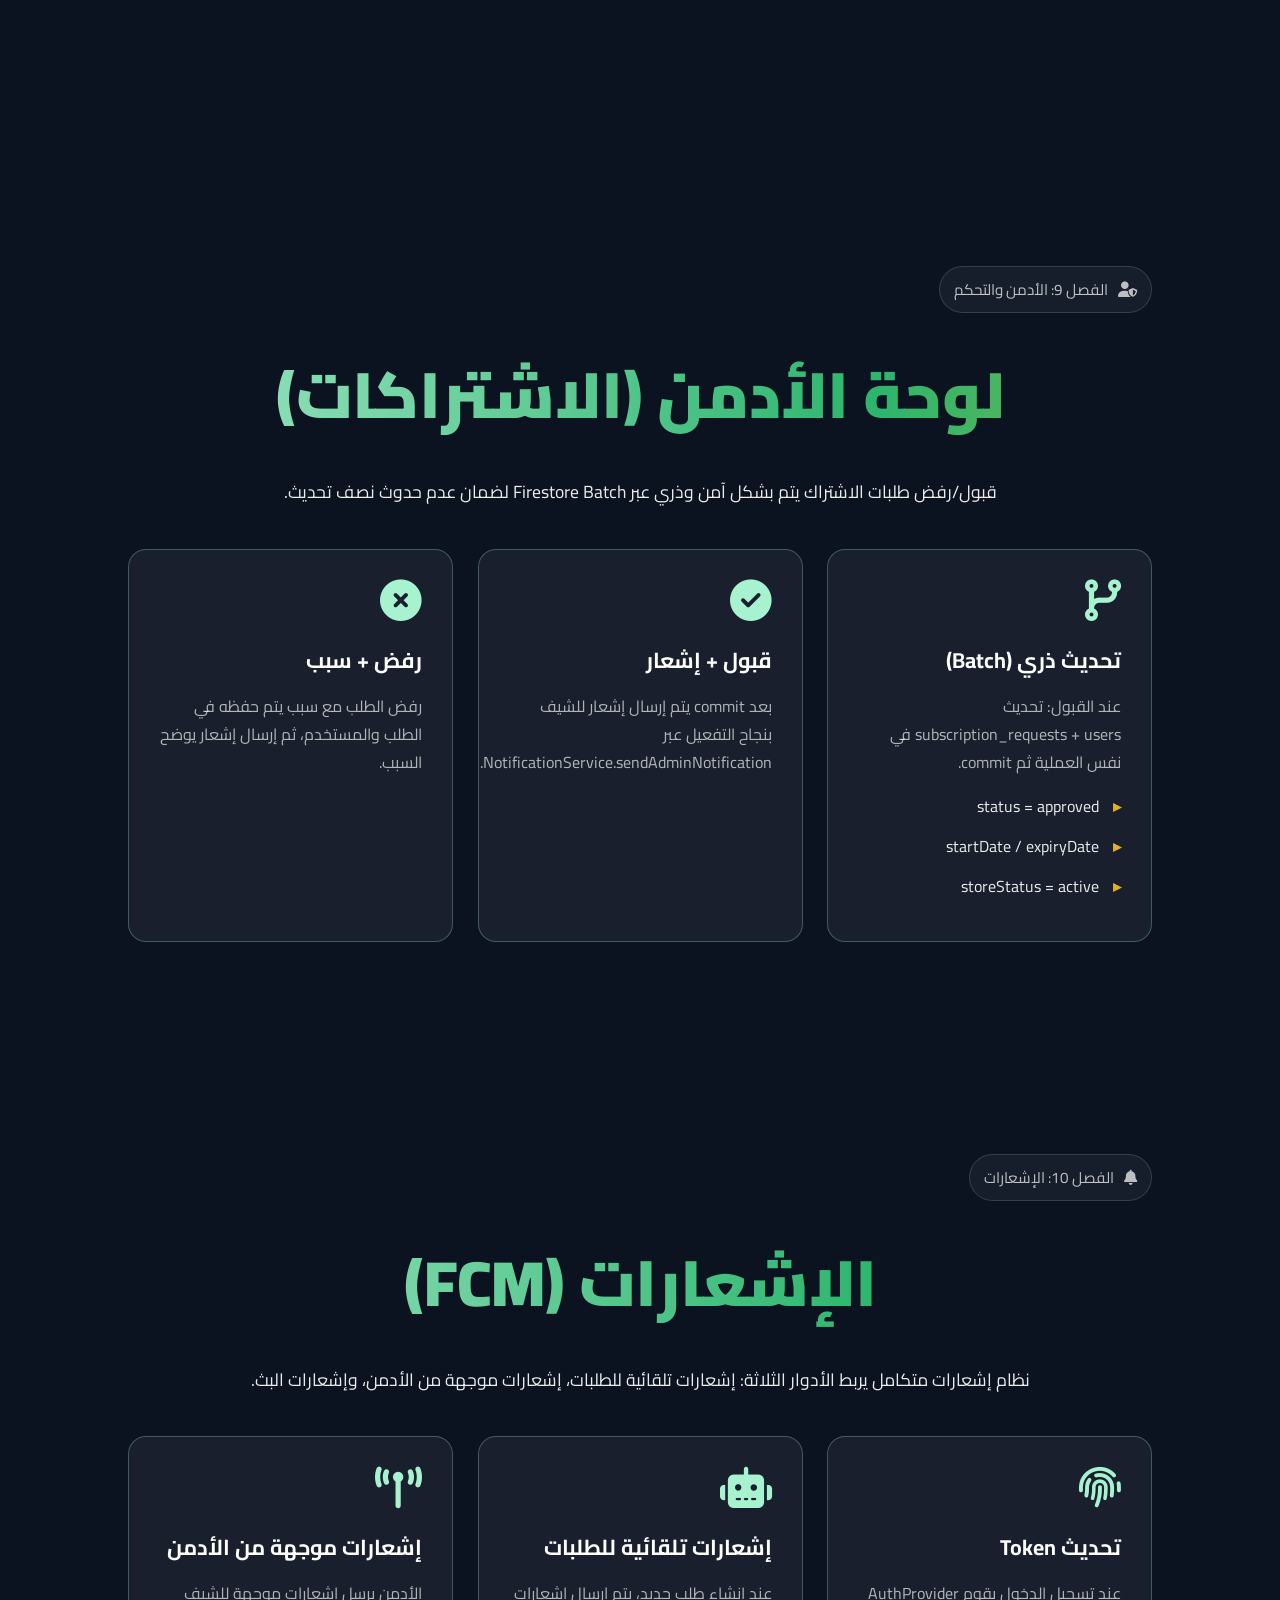
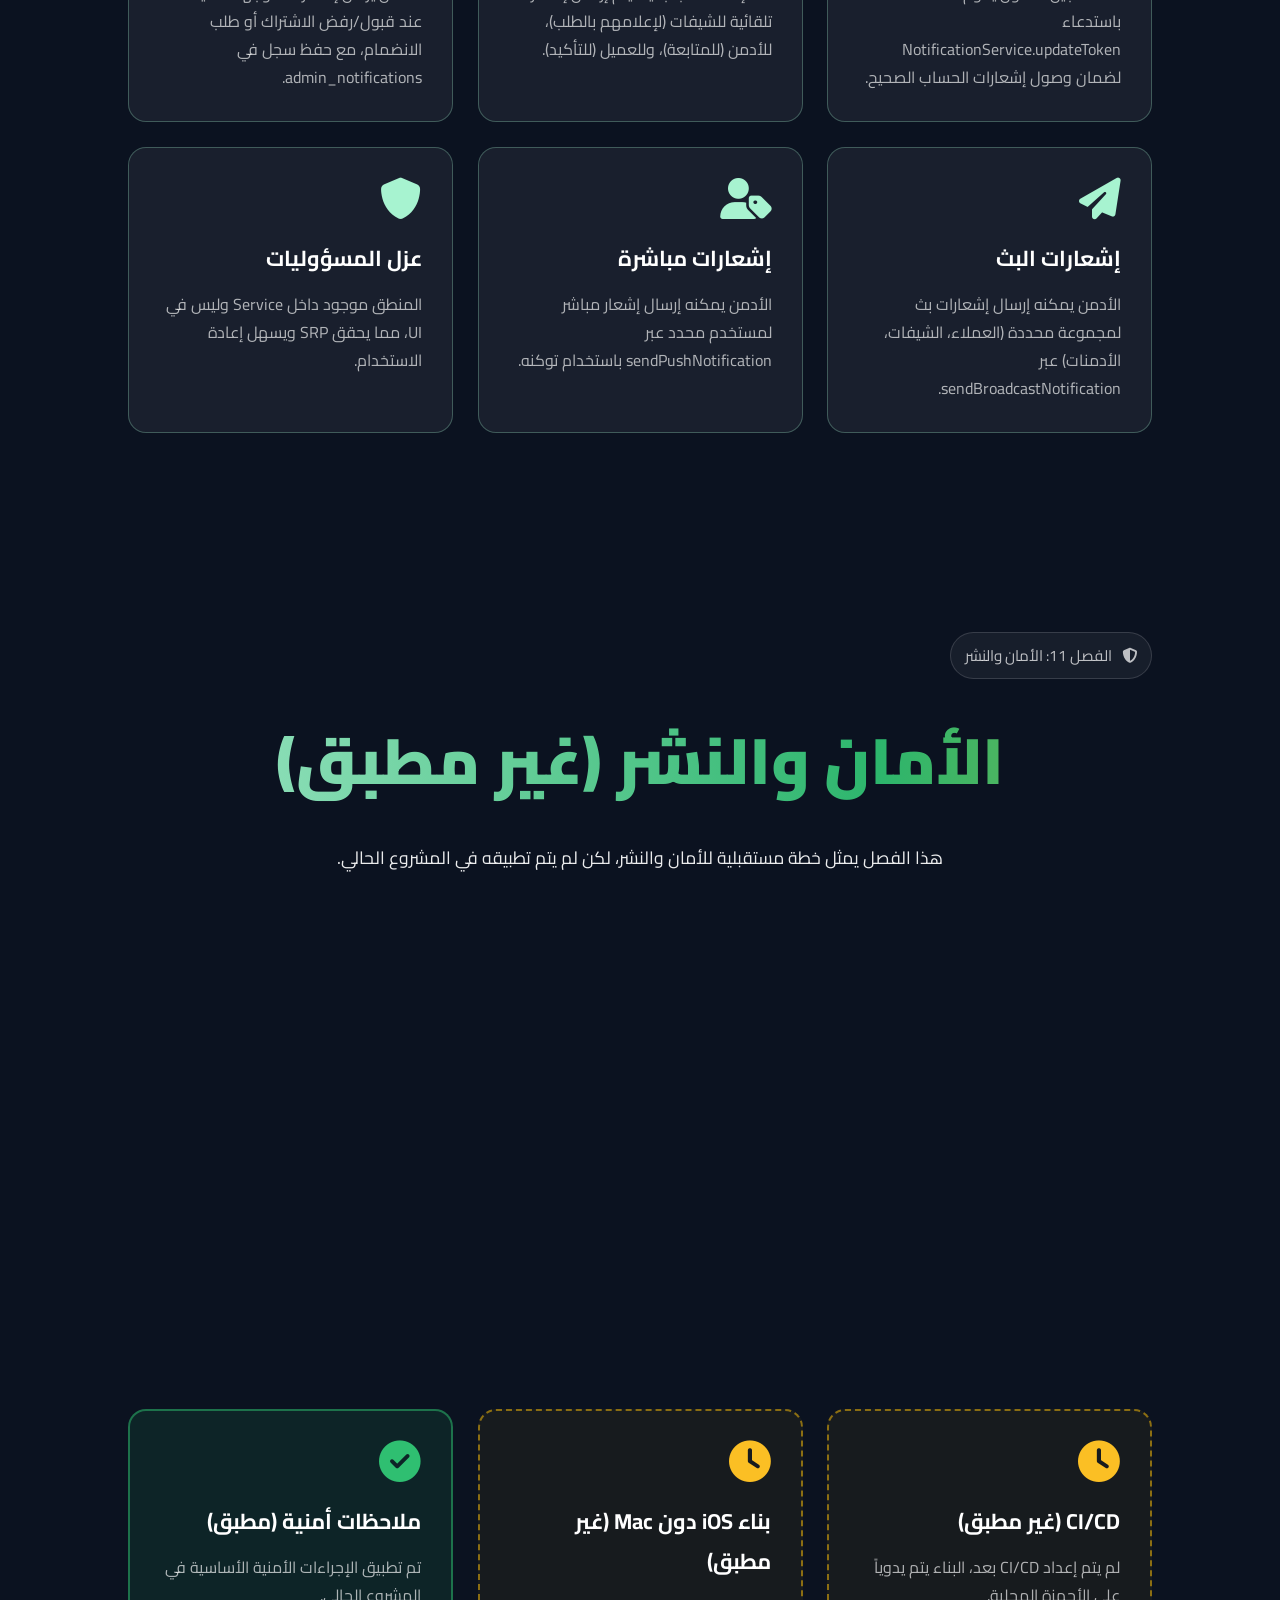
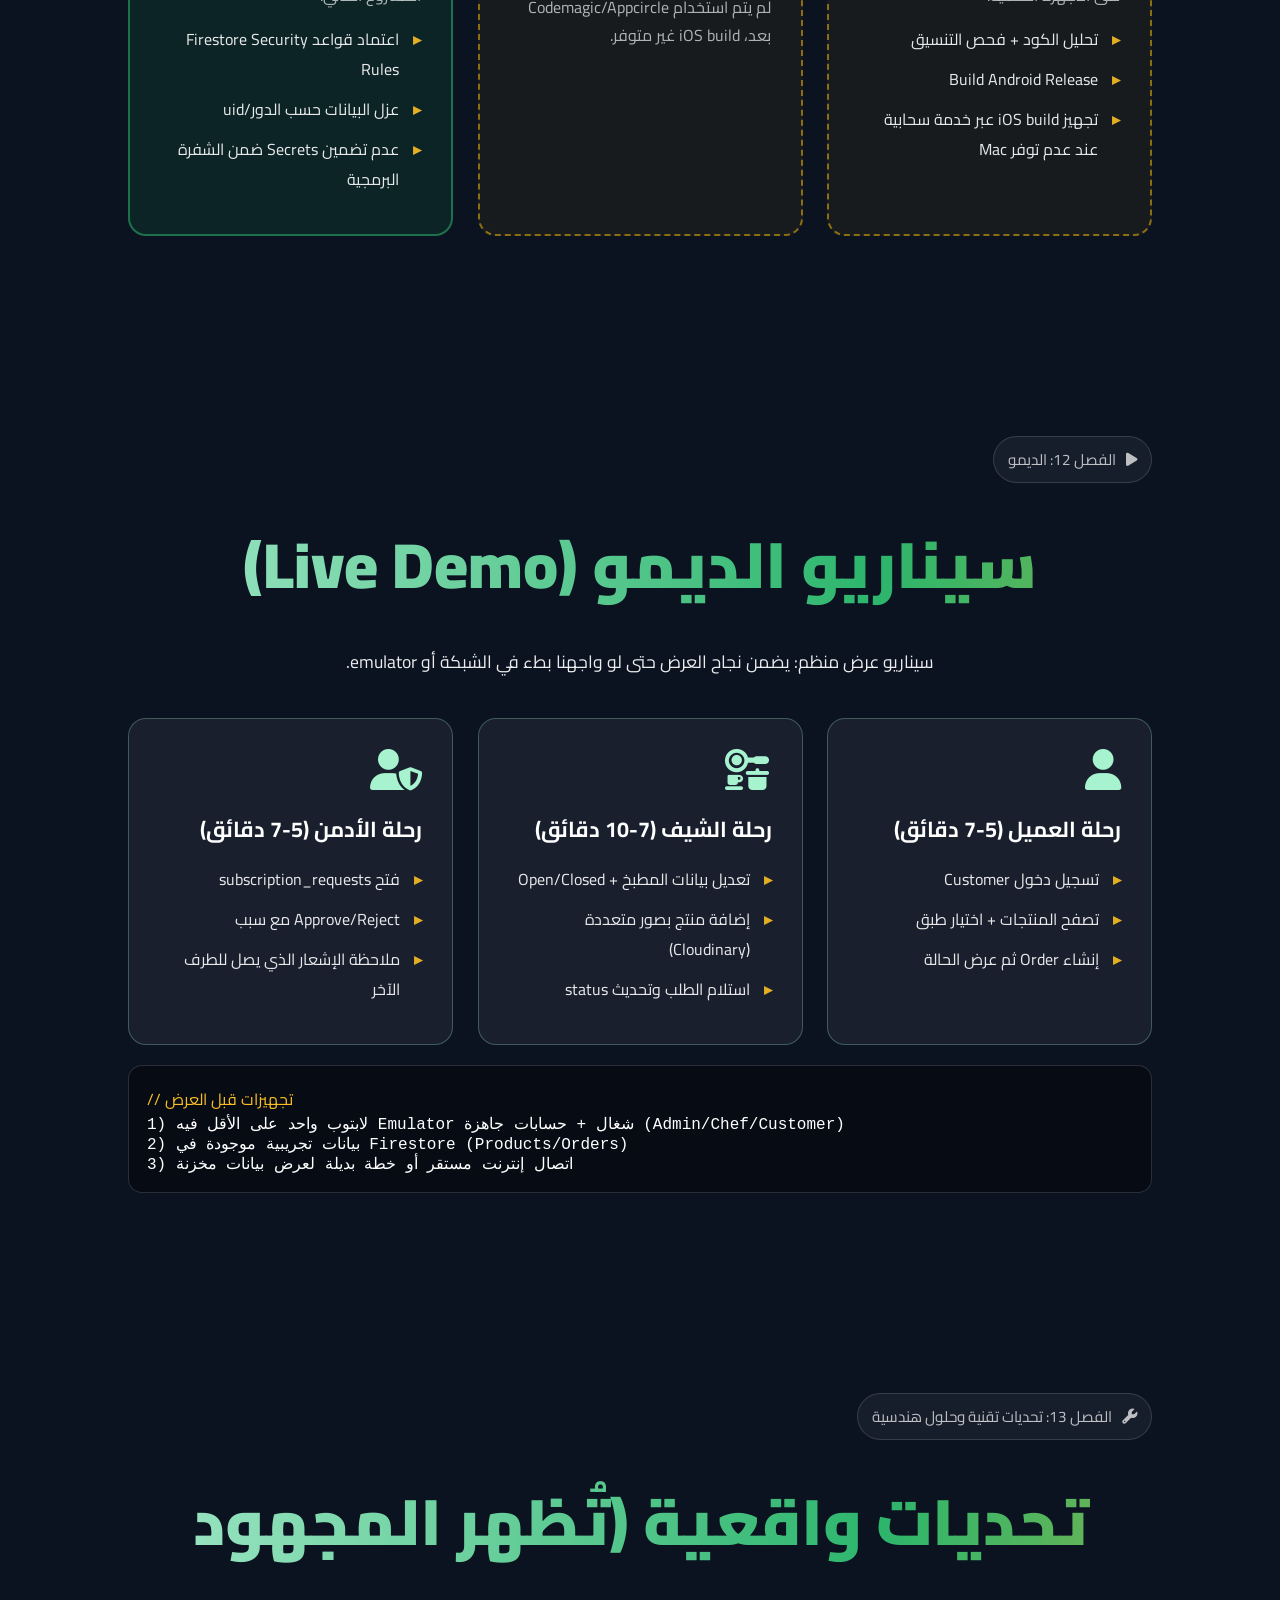
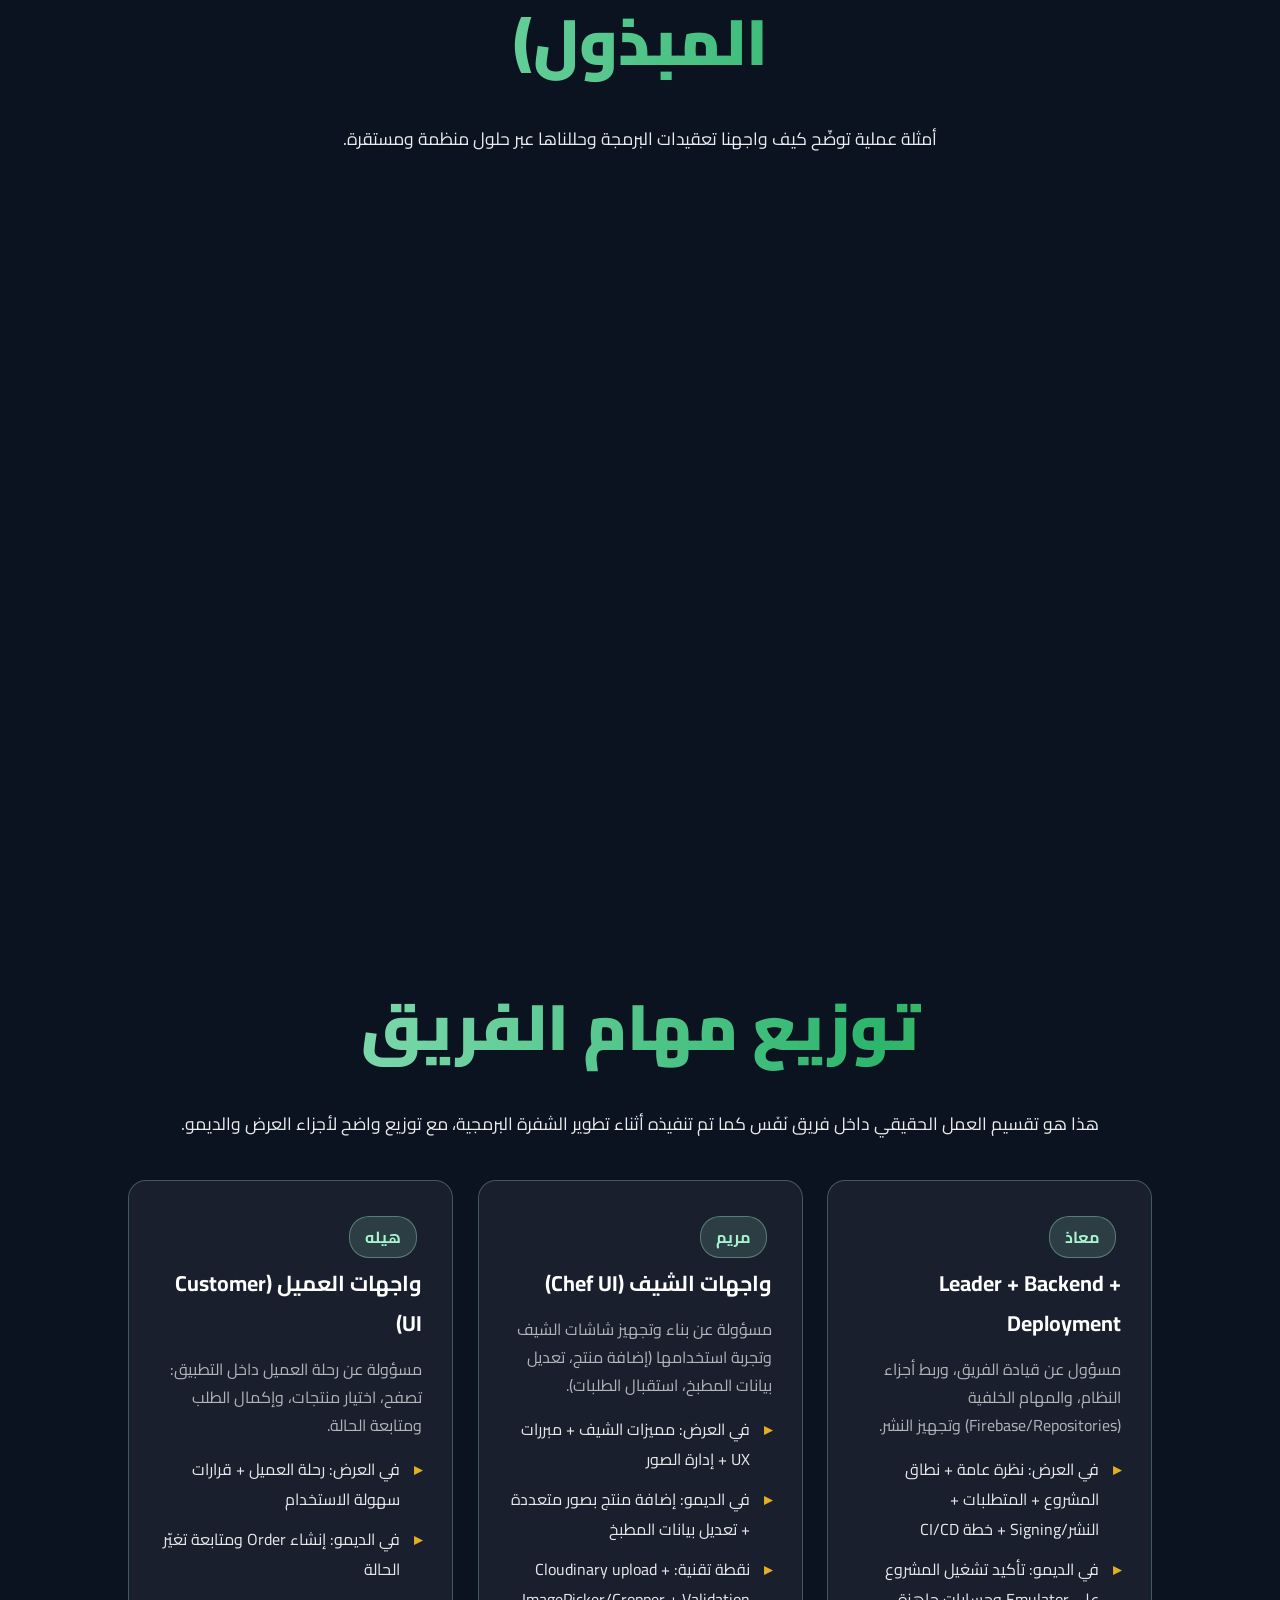
==== commit 4b0779a0: "Add files via upload" ====
--- a/index.html
+++ b/index.html
@@ -4,9 +4,1257 @@
     <meta charset="UTF-8">
     <meta name="viewport" content="width=device-width, initial-scale=1.0">
     <title>NAFAS - عرض مشروع التخرج</title>
-    <link rel="stylesheet" href="style.css">
+    <link href="https://fonts.googleapis.com/css2?family=Cairo:wght@300;400;600;700;900&display=swap" rel="stylesheet">
+    <link rel="stylesheet" href="https://cdnjs.cloudflare.com/ajax/libs/font-awesome/6.4.0/css/all.min.css">
+    <style>
+        /* Improved Splash Screen with Website Colors */
+        .splash-screen {
+            position: fixed;
+            top: 0;
+            left: 0;
+            width: 100%;
+            height: 100%;
+            background: linear-gradient(135deg, #0b1220 0%, #111c33 50%, #0b1220 100%);
+            display: flex;
+            flex-direction: column;
+            justify-content: center;
+            align-items: center;
+            z-index: 9999;
+            transition: opacity 0.6s ease, visibility 0.6s ease;
+            overflow: hidden;
+        }
+        .splash-screen.hidden {
+            opacity: 0;
+            visibility: hidden;
+        }
+
+        /* Animated Background */
+        .splash-bg-animation {
+            position: absolute;
+            inset: 0;
+            background: 
+                radial-gradient(circle at 20% 30%, rgba(47, 191, 113, 0.15) 0%, transparent 50%),
+                radial-gradient(circle at 80% 70%, rgba(167, 243, 208, 0.1) 0%, transparent 50%);
+            animation: bgMove 8s ease-in-out infinite;
+        }
+
+        /* Floating Particles */
+        .splash-particles-container {
+            position: absolute;
+            inset: 0;
+            overflow: hidden;
+        }
+        .splash-particle {
+            position: absolute;
+            width: 8px;
+            height: 8px;
+            border-radius: 50%;
+            background: rgba(167, 243, 208, 0.6);
+            box-shadow: 0 0 10px rgba(167, 243, 208, 0.8);
+            animation: particleFloat 6s ease-in-out infinite;
+        }
+
+        /* Floating Stars */
+        .splash-star {
+            position: absolute;
+            font-size: 20px;
+            color: rgba(251, 191, 36, 0.8);
+            animation: starFloat 8s ease-in-out infinite;
+        }
+
+        /* Floating Circles */
+        .splash-circle {
+            position: absolute;
+            border-radius: 50%;
+            border: 2px solid rgba(47, 191, 113, 0.4);
+            animation: circleFloat 10s ease-in-out infinite;
+        }
+
+        /* Logo Container */
+        .splash-logo-container {
+            position: relative;
+            animation: logoFloat 3s ease-in-out infinite;
+        }
+
+        /* Logo Circle */
+        .splash-logo-circle {
+            width: 200px;
+            height: 200px;
+            border-radius: 50%;
+            background: linear-gradient(135deg, rgba(47, 191, 113, 0.2) 0%, rgba(167, 243, 208, 0.1) 100%);
+            border: 4px solid rgba(167, 243, 208, 0.5);
+            box-shadow: 
+                0 20px 60px rgba(47, 191, 113, 0.3),
+                0 10px 30px rgba(167, 243, 208, 0.2),
+                inset 0 0 30px rgba(167, 243, 208, 0.1);
+            display: flex;
+            align-items: center;
+            justify-content: center;
+            position: relative;
+            backdrop-filter: blur(10px);
+        }
+
+        /* Logo Icon */
+        .splash-logo-icon {
+            font-size: 100px;
+            animation: iconSpin 4s linear infinite;
+            display: inline-block;
+        }
+
+        /* Orbiting Elements */
+        .splash-orbit {
+            position: absolute;
+            width: 240px;
+            height: 240px;
+            border-radius: 50%;
+            border: 3px dashed rgba(167, 243, 208, 0.6);
+            animation: orbitSpin 10s linear infinite;
+            box-shadow: 0 0 30px rgba(167, 243, 208, 0.3);
+        }
+        .splash-orbit::before {
+            content: '';
+            position: absolute;
+            top: -10px;
+            left: 50%;
+            transform: translateX(-50%);
+            width: 20px;
+            height: 20px;
+            background: #2fbf71;
+            border-radius: 50%;
+            box-shadow: 0 0 30px rgba(47, 191, 113, 1), 0 0 60px rgba(47, 191, 113, 0.6);
+        }
+        .splash-orbit-2 {
+            width: 280px;
+            height: 280px;
+            animation: orbitSpin 15s linear infinite reverse;
+            border-color: rgba(251, 191, 36, 0.6);
+            box-shadow: 0 0 30px rgba(251, 191, 36, 0.3);
+        }
+        .splash-orbit-2::before {
+            background: #fbbf24;
+            box-shadow: 0 0 30px rgba(251, 191, 36, 1), 0 0 60px rgba(251, 191, 36, 0.6);
+        }
+
+        /* Glow Effect */
+        .splash-logo-circle::after {
+            content: '';
+            position: absolute;
+            inset: -15px;
+            border-radius: 50%;
+            background: linear-gradient(135deg, #2fbf71, #a7f3d0);
+            opacity: 0.3;
+            filter: blur(30px);
+            z-index: -1;
+            animation: glowPulse 2s ease-in-out infinite;
+        }
+
+        /* Main Text */
+        .splash-text {
+            font-size: 80px;
+            font-weight: 900;
+            margin-top: 40px;
+            background: linear-gradient(135deg, #2fbf71 0%, #a7f3d0 50%, #2fbf71 100%);
+            background-clip: text;
+            -webkit-background-clip: text;
+            -webkit-text-fill-color: transparent;
+            background-size: 200% 200%;
+            animation: textGradient 3s ease-in-out infinite;
+            letter-spacing: 4px;
+            text-shadow: 0 4px 30px rgba(47, 191, 113, 0.3);
+            position: relative;
+        }
+
+        /* Tagline */
+        .splash-tagline {
+            margin-top: 20px;
+            padding: 12px 30px;
+            background: rgba(47, 191, 113, 0.15);
+            border-radius: 30px;
+            border: 2px solid rgba(167, 243, 208, 0.5);
+            font-size: 22px;
+            font-weight: 700;
+            color: #a7f3d0;
+            letter-spacing: 2px;
+            box-shadow: 0 8px 30px rgba(47, 191, 113, 0.2);
+            animation: taglineFloat 2s ease-in-out infinite;
+            backdrop-filter: blur(5px);
+        }
+
+        /* Space Hint */
+        .splash-space-hint {
+            margin-top: 30px;
+            font-size: 14px;
+            color: rgba(167, 243, 208, 0.6);
+            opacity: 0;
+            animation: fadeInOut 3s ease-in-out infinite;
+            animation-delay: 2s;
+        }
+
+        /* Loading Dots */
+        .splash-loading {
+            margin-top: 50px;
+            display: flex;
+            gap: 12px;
+        }
+        .splash-dot {
+            width: 12px;
+            height: 12px;
+            border-radius: 50%;
+            background: #2fbf71;
+            animation: dotBounce 1.4s ease-in-out infinite;
+            box-shadow: 0 0 15px rgba(47, 191, 113, 0.8);
+        }
+        .splash-dot:nth-child(1) { animation-delay: 0s; }
+        .splash-dot:nth-child(2) { animation-delay: 0.2s; background: #a7f3d0; }
+        .splash-dot:nth-child(3) { animation-delay: 0.4s; background: #fbbf24; }
+
+        @keyframes bgMove {
+            0%, 100% { transform: scale(1) rotate(0deg); }
+            50% { transform: scale(1.1) rotate(5deg); }
+        }
+        @keyframes particleFloat {
+            0% { 
+                transform: translateY(100vh) translateX(0) scale(0) rotate(0deg); 
+                opacity: 0; 
+            }
+            10% { 
+                opacity: 1; 
+                transform: translateY(80vh) translateX(10px) scale(0.5) rotate(45deg); 
+            }
+            50% { 
+                transform: translateY(0) translateX(-10px) scale(1) rotate(180deg); 
+                opacity: 0.8; 
+            }
+            90% { 
+                transform: translateY(-80vh) translateX(10px) scale(0.8) rotate(315deg); 
+                opacity: 0.6; 
+            }
+            100% { 
+                transform: translateY(-100vh) translateX(0) scale(0) rotate(360deg); 
+                opacity: 0; 
+            }
+        }
+        @keyframes starFloat {
+            0% { 
+                transform: translateY(0) translateX(0) rotate(0deg) scale(1); 
+                opacity: 0.8; 
+            }
+            25% { 
+                transform: translateY(-30px) translateX(20px) rotate(90deg) scale(1.3); 
+                opacity: 1; 
+            }
+            50% { 
+                transform: translateY(-50px) translateX(-20px) rotate(180deg) scale(1.5); 
+                opacity: 0.9; 
+            }
+            75% { 
+                transform: translateY(-30px) translateX(20px) rotate(270deg) scale(1.3); 
+                opacity: 1; 
+            }
+            100% { 
+                transform: translateY(0) translateX(0) rotate(360deg) scale(1); 
+                opacity: 0.8; 
+            }
+        }
+        @keyframes circleFloat {
+            0% { 
+                transform: translateY(0) translateX(0) scale(1) rotate(0deg); 
+                opacity: 0.4; 
+            }
+            25% { 
+                transform: translateY(-40px) translateX(30px) scale(1.2) rotate(90deg); 
+                opacity: 0.6; 
+            }
+            50% { 
+                transform: translateY(-60px) translateX(-30px) scale(1.4) rotate(180deg); 
+                opacity: 0.8; 
+            }
+            75% { 
+                transform: translateY(-40px) translateX(30px) scale(1.2) rotate(270deg); 
+                opacity: 0.6; 
+            }
+            100% { 
+                transform: translateY(0) translateX(0) scale(1) rotate(360deg); 
+                opacity: 0.4; 
+            }
+        }
+        @keyframes logoFloat {
+            0% { 
+                transform: translateY(0) rotate(0deg) scale(1); 
+            }
+            25% { 
+                transform: translateY(-20px) rotate(10deg) scale(1.05); 
+            }
+            50% { 
+                transform: translateY(-10px) rotate(0deg) scale(1.1); 
+            }
+            75% { 
+                transform: translateY(-20px) rotate(-10deg) scale(1.05); 
+            }
+            100% { 
+                transform: translateY(0) rotate(0deg) scale(1); 
+            }
+        }
+        @keyframes iconSpin {
+            0% { 
+                transform: rotateY(0deg) rotateX(0deg) scale(1); 
+            }
+            25% { 
+                transform: rotateY(90deg) rotateX(10deg) scale(1.1); 
+            }
+            50% { 
+                transform: rotateY(180deg) rotateX(0deg) scale(1.2); 
+            }
+            75% { 
+                transform: rotateY(270deg) rotateX(-10deg) scale(1.1); 
+            }
+            100% { 
+                transform: rotateY(360deg) rotateX(0deg) scale(1); 
+            }
+        }
+        @keyframes orbitSpin {
+            0% { transform: rotate(0deg) scale(1); }
+            50% { transform: rotate(180deg) scale(1.05); }
+            100% { transform: rotate(360deg) scale(1); }
+        }
+        @keyframes glowPulse {
+            0%, 100% { 
+                opacity: 0.3; 
+                transform: scale(1); 
+                filter: blur(30px);
+            }
+            50% { 
+                opacity: 0.6; 
+                transform: scale(1.15); 
+                filter: blur(40px);
+            }
+        }
+        @keyframes textGradient {
+            0% { background-position: 0% 50%; }
+            50% { background-position: 100% 50%; }
+            100% { background-position: 0% 50%; }
+        }
+        @keyframes taglineFloat {
+            0%, 100% { transform: translateY(0) scale(1); }
+            25% { transform: translateY(-8px) scale(1.05); }
+            50% { transform: translateY(-12px) scale(1.1); }
+            75% { transform: translateY(-8px) scale(1.05); }
+        }
+        @keyframes fadeInOut {
+            0%, 100% { opacity: 0; }
+            50% { opacity: 1; }
+        }
+        @keyframes dotBounce {
+            0%, 80%, 100% { transform: scale(0) translateY(0); opacity: 0.5; }
+            40% { transform: scale(1.2) translateY(-10px); opacity: 1; }
+        }
+        @keyframes bgMove {
+            0%, 100% { 
+                transform: scale(1) rotate(0deg); 
+                background-position: 0% 50%;
+            }
+            25% { 
+                transform: scale(1.05) rotate(2deg); 
+                background-position: 25% 50%;
+            }
+            50% { 
+                transform: scale(1.1) rotate(0deg); 
+                background-position: 50% 50%;
+            }
+            75% { 
+                transform: scale(1.05) rotate(-2deg); 
+                background-position: 75% 50%;
+            }
+        }
+    </style>
+    <style>
+        :root {
+            --primary: #2fbf71;
+            --secondary: #a7f3d0;
+            --accent: #fbbf24;
+            --dark: #0b1220;
+            --dark-2: #111c33;
+            --glass: rgba(255, 255, 255, 0.06);
+            --border: rgba(167, 243, 208, 0.28);
+            --muted: rgba(255, 255, 255, 0.72);
+        }
+
+        * { margin: 0; padding: 0; box-sizing: border-box; font-family: 'Cairo', sans-serif; }
+        
+        body { background: var(--dark); color: white; overflow-x: hidden; scroll-behavior: smooth; }
+
+        .grain {
+            position: fixed;
+            inset: 0;
+            pointer-events: none;
+            z-index: 0;
+            opacity: 0.10;
+            mix-blend-mode: overlay;
+            background-image: url('data:image/svg+xml;utf8,<svg xmlns="http://www.w3.org/2000/svg" width="220" height="220"><filter id="n"><feTurbulence type="fractalNoise" baseFrequency="0.9" numOctaves="3" stitchTiles="stitch"/></filter><rect width="220" height="220" filter="url(%23n)" opacity="0.35"/></svg>');
+        }
+
+        .vignette {
+            position: fixed;
+            inset: 0;
+            pointer-events: none;
+            z-index: 0;
+            background: radial-gradient(circle at 50% 30%, rgba(0,0,0,0) 35%, rgba(0,0,0,0.35) 70%, rgba(0,0,0,0.55) 100%);
+            opacity: 0.85;
+        }
+
+        .spotlight {
+            position: fixed;
+            inset: 0;
+            pointer-events: none;
+            z-index: 0;
+            opacity: 0.65;
+            background: radial-gradient(circle at 50% 45%, rgba(167, 243, 208, 0.14), rgba(47, 191, 113, 0.06) 35%, transparent 60%);
+            transform: translate3d(0, 0, 0);
+            transition: opacity 300ms ease;
+        }
+
+        .animated-bg {
+            position: fixed;
+            top: 0; left: 0; width: 100%; height: 100%;
+            background: radial-gradient(circle at 50% 50%, var(--dark-2), var(--dark));
+            z-index: -1;
+        }
+
+        .animated-bg::before,
+        .animated-bg::after {
+            content: "";
+            position: absolute;
+            inset: -35vmax;
+            background:
+                radial-gradient(circle at 25% 35%, rgba(47, 191, 113, 0.22), transparent 55%),
+                radial-gradient(circle at 70% 25%, rgba(167, 243, 208, 0.18), transparent 52%),
+                radial-gradient(circle at 55% 75%, rgba(251, 191, 36, 0.14), transparent 55%);
+            filter: blur(26px);
+            transform: translate3d(0, 0, 0);
+            animation: auroraMove 16s ease-in-out infinite alternate;
+        }
+        .animated-bg::after {
+            inset: -45vmax;
+            opacity: 0.75;
+            animation-duration: 22s;
+            animation-direction: alternate-reverse;
+        }
+
+        @keyframes auroraMove {
+            0% { transform: translate3d(-1.5%, -1.2%, 0) scale(1); }
+            50% { transform: translate3d(1.4%, -0.8%, 0) scale(1.02); }
+            100% { transform: translate3d(0.8%, 1.2%, 0) scale(1.01); }
+        }
+
+        .particles {
+            position: fixed;
+            inset: 0;
+            pointer-events: none;
+            z-index: -1;
+            overflow: hidden;
+            opacity: 0.9;
+        }
+        .particle {
+            position: absolute;
+            width: 3px;
+            height: 3px;
+            border-radius: 999px;
+            background: rgba(167, 243, 208, 0.55);
+            box-shadow: 0 0 18px rgba(167, 243, 208, 0.25);
+            animation: floatParticle linear infinite;
+        }
+        @keyframes floatParticle {
+            from { transform: translate3d(0, 0, 0); opacity: 0; }
+            12% { opacity: 0.85; }
+            90% { opacity: 0.65; }
+            to { transform: translate3d(0, -120vh, 0); opacity: 0; }
+        }
+
+        .intro {
+            position: fixed;
+            inset: 0;
+            z-index: 2000;
+            display: grid;
+            place-items: center;
+            background: radial-gradient(circle at 40% 30%, rgba(167, 243, 208, 0.15), transparent 55%),
+                radial-gradient(circle at 70% 70%, rgba(251, 191, 36, 0.12), transparent 55%),
+                rgba(11, 18, 32, 0.96);
+            backdrop-filter: blur(14px);
+            transition: opacity 650ms ease, transform 650ms ease;
+        }
+        .intro.hidden {
+            opacity: 0;
+            transform: scale(1.01);
+            pointer-events: none;
+        }
+        .intro-inner {
+            text-align: center;
+            padding: 26px 22px;
+            max-width: 980px;
+        }
+        .intro-orb {
+            width: 140px;
+            height: 140px;
+            margin: 0 auto 18px auto;
+            border-radius: 999px;
+            position: relative;
+            background: radial-gradient(circle at 30% 30%, rgba(167, 243, 208, 0.65), rgba(47, 191, 113, 0.15) 55%, rgba(0, 0, 0, 0) 68%);
+            box-shadow:
+                0 0 0 1px rgba(255, 255, 255, 0.12) inset,
+                0 25px 80px rgba(47, 191, 113, 0.18),
+                0 25px 110px rgba(167, 243, 208, 0.12);
+            overflow: hidden;
+            animation: orbFloat 3.2s ease-in-out infinite;
+        }
+        .intro-orb::before {
+            content: "";
+            position: absolute;
+            inset: -40px;
+            background:
+                conic-gradient(from 180deg, rgba(47, 191, 113, 0.0), rgba(167, 243, 208, 0.55), rgba(251, 191, 36, 0.22), rgba(47, 191, 113, 0.0));
+            filter: blur(14px);
+            animation: spin 2.8s linear infinite;
+        }
+        .intro-orb::after {
+            content: "";
+            position: absolute;
+            inset: 14px;
+            border-radius: 999px;
+            background: rgba(11, 18, 32, 0.55);
+            box-shadow: 0 0 0 1px rgba(255, 255, 255, 0.12) inset;
+        }
+        .intro-title {
+            font-size: clamp(2.6em, 6vw, 4.4em);
+            font-weight: 900;
+            margin-bottom: 10px;
+            letter-spacing: 1px;
+            background: linear-gradient(45deg, rgba(167, 243, 208, 0.95), rgba(47, 191, 113, 0.95), rgba(251, 191, 36, 0.9));
+            background-clip: text;
+            -webkit-background-clip: text;
+            -webkit-text-fill-color: transparent;
+        }
+        .intro-sub {
+            color: rgba(255, 255, 255, 0.82);
+            line-height: 1.9;
+            font-size: 1.15em;
+            margin: 0 auto;
+            max-width: 60ch;
+        }
+        .intro-loader {
+            height: 10px;
+            width: min(420px, 86vw);
+            margin: 22px auto 0 auto;
+            border-radius: 999px;
+            background: rgba(255, 255, 255, 0.08);
+            border: 1px solid rgba(255, 255, 255, 0.14);
+            overflow: hidden;
+        }
+        .intro-loader > span {
+            display: block;
+            height: 100%;
+            width: 0%;
+            border-radius: 999px;
+            background: linear-gradient(90deg, rgba(167, 243, 208, 0.95), rgba(47, 191, 113, 0.95), rgba(251, 191, 36, 0.95));
+            animation: loading 1.55s ease forwards;
+        }
+        @keyframes loading { to { width: 100%; } }
+        @keyframes spin { to { transform: rotate(360deg); } }
+        @keyframes orbFloat {
+            0% { transform: translate3d(0, 0, 0); }
+            50% { transform: translate3d(0, -8px, 0); }
+            100% { transform: translate3d(0, 0, 0); }
+        }
+
+        .scroll-progress {
+            position: fixed;
+            top: 0;
+            left: 0;
+            width: 100%;
+            height: 3px;
+            z-index: 1500;
+            background: rgba(255, 255, 255, 0.06);
+        }
+        .scroll-progress__bar {
+            height: 100%;
+            width: 0%;
+            background: linear-gradient(90deg, rgba(167, 243, 208, 0.95), rgba(47, 191, 113, 0.95), rgba(251, 191, 36, 0.95));
+            box-shadow: 0 0 14px rgba(167, 243, 208, 0.18);
+            transform-origin: left;
+        }
+
+        .nav {
+            position: fixed; top: 0; width: 100%;
+            background: linear-gradient(135deg, rgba(11, 18, 32, 0.85) 0%, rgba(17, 28, 51, 0.85) 100%);
+            backdrop-filter: blur(25px) saturate(180%);
+            padding: 10px 40px;
+            display: flex; justify-content: space-between; align-items: center;
+            z-index: 1000;
+            border-bottom: 1px solid rgba(167, 243, 208, 0.15);
+            box-shadow: 
+                0 8px 32px rgba(0, 0, 0, 0.4),
+                0 0 0 1px rgba(255, 255, 255, 0.05) inset;
+        }
+
+        .nav-logo {
+            font-size: 1.9em;
+            font-weight: 900;
+            background: linear-gradient(135deg, #2fbf71 0%, #a7f3d0 50%, #fbbf24 100%);
+            background-clip: text;
+            -webkit-background-clip: text;
+            -webkit-text-fill-color: transparent;
+            background-size: 300% 300%;
+            animation: logoGradient 4s ease-in-out infinite;
+            letter-spacing: 1px;
+            filter: drop-shadow(0 0 20px rgba(47, 191, 113, 0.5));
+            position: relative;
+        }
+
+        .nav-logo::after {
+            content: '';
+            position: absolute;
+            bottom: -5px;
+            left: 0;
+            width: 100%;
+            height: 2px;
+            background: linear-gradient(90deg, transparent, #2fbf71, transparent);
+            animation: logoUnderline 3s ease-in-out infinite;
+        }
+
+        @keyframes logoGradient {
+            0% { background-position: 0% 50%; }
+            50% { background-position: 100% 50%; }
+            100% { background-position: 0% 50%; }
+        }
+
+        @keyframes logoUnderline {
+            0%, 100% { transform: scaleX(0); opacity: 0; }
+            50% { transform: scaleX(1); opacity: 1; }
+        }
+
+        .nav-menu {
+            display: flex;
+            gap: 6px;
+            list-style: none;
+            overflow-x: auto;
+            padding: 8px 0;
+            scrollbar-width: thin;
+            scrollbar-color: rgba(47, 191, 113, 0.5) transparent;
+        }
+        .nav-menu::-webkit-scrollbar {
+            height: 4px;
+        }
+        .nav-menu::-webkit-scrollbar-track {
+            background: transparent;
+        }
+        .nav-menu::-webkit-scrollbar-thumb {
+            background: rgba(47, 191, 113, 0.5);
+            border-radius: 10px;
+        }
+
+        .nav-item {
+            cursor: pointer;
+            font-size: 0.8em;
+            font-weight: 600;
+            transition: all 0.4s cubic-bezier(0.175, 0.885, 0.32, 1.275);
+            color: rgba(255, 255, 255, 0.7);
+            text-decoration: none;
+            padding: 10px 18px;
+            border-radius: 30px;
+            border: 1px solid rgba(255, 255, 255, 0.1);
+            white-space: nowrap;
+            position: relative;
+            overflow: hidden;
+            background: rgba(255, 255, 255, 0.03);
+        }
+
+        .nav-item::before {
+            content: '';
+            position: absolute;
+            top: 0;
+            left: -100%;
+            width: 100%;
+            height: 100%;
+            background: linear-gradient(90deg, transparent, rgba(255, 255, 255, 0.1), transparent);
+            transition: left 0.5s ease;
+        }
+
+        .nav-item:hover::before {
+            left: 100%;
+        }
+
+        .nav-item:hover {
+            color: #a7f3d0;
+            background: linear-gradient(135deg, rgba(47, 191, 113, 0.25) 0%, rgba(167, 243, 208, 0.15) 100%);
+            border-color: rgba(167, 243, 208, 0.5);
+            box-shadow: 
+                0 8px 25px rgba(47, 191, 113, 0.4),
+                0 0 0 1px rgba(167, 243, 208, 0.2) inset;
+            transform: translateY(-3px) scale(1.05);
+        }
+
+        .nav-item.active {
+            color: #2fbf71;
+            background: linear-gradient(135deg, rgba(47, 191, 113, 0.3) 0%, rgba(167, 243, 208, 0.2) 100%);
+            border-color: rgba(47, 191, 113, 0.6);
+            box-shadow: 
+                0 8px 30px rgba(47, 191, 113, 0.5),
+                0 0 0 1px rgba(47, 191, 113, 0.3) inset;
+            transform: translateY(-2px);
+        }
+
+        .nav-item.active::after {
+            content: '';
+            position: absolute;
+            bottom: 0;
+            left: 50%;
+            transform: translateX(-50%);
+            width: 20px;
+            height: 3px;
+            background: #2fbf71;
+            border-radius: 2px;
+            box-shadow: 0 0 10px rgba(47, 191, 113, 0.8);
+        }
+
+        section { min-height: 100vh; padding: 100px 10%; display: flex; flex-direction: column; justify-content: center; position: relative; }
+        .container { max-width: 1200px; margin: 0 auto; width: 100%; }
+
+        .title-gradient {
+            font-size: clamp(2.5em, 5vw, 4em); font-weight: 900;
+            background: linear-gradient(90deg, rgba(167, 243, 208, 0.95), rgba(47, 191, 113, 0.95), rgba(251, 191, 36, 0.90), rgba(167, 243, 208, 0.95));
+            background-size: 220% 220%;
+            background-clip: text;
+            -webkit-background-clip: text; -webkit-text-fill-color: transparent;
+            text-align: center; margin-bottom: 50px;
+            animation: gradientShift 7s ease-in-out infinite;
+        }
+
+        @keyframes gradientShift {
+            0% { background-position: 0% 50%; }
+            50% { background-position: 100% 50%; }
+            100% { background-position: 0% 50%; }
+        }
+
+        .section-subtitle {
+            text-align: center;
+            opacity: 0.92;
+            margin-top: -30px;
+            margin-bottom: 40px;
+            line-height: 1.9;
+            font-size: 1.1em;
+        }
+
+        .hero { text-align: center; }
+        .hero h1 { font-size: clamp(4em, 15vw, 8em); margin: 0; line-height: 1; }
+        .hero p { font-size: 1.5em; color: var(--secondary); margin-top: 20px; }
+
+        .hero-wrap {
+            display: grid;
+            grid-template-columns: 1.1fr 0.9fr;
+            gap: 34px;
+            align-items: center;
+        }
+        .hero-left { text-align: right; }
+        .hero-right { display: grid; place-items: center; }
+
+        .app-tabs {
+            display: inline-flex;
+            gap: 10px;
+            padding: 8px;
+            border-radius: 999px;
+            border: 1px solid rgba(255, 255, 255, 0.14);
+            background: rgba(255, 255, 255, 0.05);
+            margin-top: 18px;
+        }
+        .app-tab {
+            cursor: pointer;
+            border: 0;
+            padding: 10px 14px;
+            border-radius: 999px;
+            font-weight: 700;
+            color: rgba(255, 255, 255, 0.82);
+            background: transparent;
+            transition: transform 180ms ease, background 180ms ease, color 180ms ease;
+        }
+        .app-tab:hover { transform: translateY(-1px); }
+        .app-tab.active {
+            color: rgba(11, 18, 32, 0.96);
+            background: linear-gradient(90deg, rgba(167, 243, 208, 0.95), rgba(47, 191, 113, 0.95));
+        }
+        .app-tab:focus-visible {
+            outline: 3px solid rgba(251, 191, 36, 0.45);
+            outline-offset: 3px;
+        }
+
+        .auto-hint {
+            margin-top: 10px;
+            font-size: 0.95em;
+            opacity: 0.72;
+            transition: opacity 240ms ease;
+        }
+        .auto-hint.hidden { opacity: 0; }
+
+        .phone {
+            width: min(360px, 92vw);
+            aspect-ratio: 9 / 19.5;
+            border-radius: 38px;
+            background: rgba(255, 255, 255, 0.06);
+            border: 1px solid rgba(255, 255, 255, 0.16);
+            box-shadow:
+                0 35px 120px rgba(0, 0, 0, 0.55),
+                0 0 0 8px rgba(255, 255, 255, 0.04) inset;
+            overflow: hidden;
+            position: relative;
+        }
+        .phone.float {
+            animation: phoneFloat 3.6s ease-in-out infinite;
+        }
+        @keyframes phoneFloat {
+            0% { transform: translate3d(0, 0, 0); }
+            50% { transform: translate3d(0, -10px, 0); }
+            100% { transform: translate3d(0, 0, 0); }
+        }
+        .phone::before {
+            content: "";
+            position: absolute;
+            inset: 0;
+            background:
+                radial-gradient(circle at 25% 15%, rgba(167, 243, 208, 0.16), transparent 45%),
+                radial-gradient(circle at 85% 80%, rgba(251, 191, 36, 0.10), transparent 55%);
+            pointer-events: none;
+        }
+        .phone-notch {
+            position: absolute;
+            top: 10px;
+            left: 50%;
+            transform: translateX(-50%);
+            width: 44%;
+            height: 18px;
+            border-radius: 999px;
+            background: rgba(0, 0, 0, 0.35);
+            border: 1px solid rgba(255, 255, 255, 0.10);
+            z-index: 3;
+        }
+
+        .screen-viewport {
+            position: absolute;
+            inset: 0;
+            padding: 18px 16px 14px 16px;
+            display: grid;
+            grid-template-rows: auto 1fr;
+            align-content: start;
+            gap: 12px;
+            min-height: 0;
+        }
+        .appbar {
+            display: flex;
+            align-items: center;
+            justify-content: space-between;
+            padding-top: 18px;
+        }
+        .app-title {
+            font-weight: 900;
+            letter-spacing: 0.5px;
+        }
+        .app-chip {
+            font-size: 0.88em;
+            padding: 6px 10px;
+            border-radius: 999px;
+            border: 1px solid rgba(255, 255, 255, 0.14);
+            background: rgba(0, 0, 0, 0.18);
+            color: rgba(255, 255, 255, 0.82);
+        }
+        .screen-stack {
+            position: relative;
+            height: auto;
+            align-self: stretch;
+            min-height: 0;
+            overflow: hidden;
+        }
+        .app-screen {
+            position: absolute;
+            inset: 0;
+            padding: 10px 4px 0 4px;
+            opacity: 0;
+            transform: translate3d(34px, 0, 0) scale(0.995);
+            filter: blur(1.5px);
+            transition: opacity 420ms ease, transform 560ms cubic-bezier(0.2, 0.9, 0.2, 1), filter 520ms ease;
+        }
+        .app-screen.active {
+            opacity: 1;
+            transform: translate3d(0, 0, 0) scale(1);
+            filter: blur(0);
+        }
+
+        .mock-header {
+            display: flex;
+            gap: 10px;
+            align-items: center;
+            justify-content: space-between;
+            padding: 10px 10px;
+            border-radius: 16px;
+            border: 1px solid rgba(255, 255, 255, 0.12);
+            background: rgba(0, 0, 0, 0.20);
+        }
+        .mock-search {
+            flex: 1;
+            height: 34px;
+            border-radius: 12px;
+            border: 1px solid rgba(255, 255, 255, 0.12);
+            background: rgba(255, 255, 255, 0.06);
+            position: relative;
+            overflow: hidden;
+        }
+        .mock-search::after {
+            content: "بحث…";
+            position: absolute;
+            inset: 0;
+            display: flex;
+            align-items: center;
+            padding: 0 12px;
+            font-size: 0.9em;
+            opacity: 0.6;
+        }
+        .mock-icon {
+            width: 34px;
+            height: 34px;
+            border-radius: 12px;
+            border: 1px solid rgba(255, 255, 255, 0.12);
+            background: rgba(255, 255, 255, 0.06);
+            display: grid;
+            place-items: center;
+            opacity: 0.85;
+        }
+
+        .mock-kpis {
+            display: grid;
+            grid-template-columns: 1fr 1fr;
+            gap: 10px;
+            margin-top: 10px;
+        }
+        .mock-kpi {
+            border-radius: 16px;
+            padding: 12px;
+            border: 1px solid rgba(255, 255, 255, 0.12);
+            background: rgba(0, 0, 0, 0.18);
+        }
+        .mock-kpi b { display: block; font-size: 1.05em; margin-bottom: 4px; }
+        .mock-kpi span { font-size: 0.88em; opacity: 0.75; }
+
+        .mock-list {
+            margin-top: 10px;
+            display: grid;
+            gap: 10px;
+        }
+        .mock-item {
+            display: grid;
+            grid-template-columns: 42px 1fr auto;
+            gap: 10px;
+            align-items: center;
+            padding: 10px;
+            border-radius: 16px;
+            border: 1px solid rgba(255, 255, 255, 0.12);
+            background: rgba(0, 0, 0, 0.18);
+        }
+        .mock-thumb {
+            width: 42px;
+            height: 42px;
+            border-radius: 14px;
+            border: 1px solid rgba(255, 255, 255, 0.12);
+            background: linear-gradient(90deg, rgba(255,255,255,0.05), rgba(255,255,255,0.10), rgba(255,255,255,0.05));
+            background-size: 220% 100%;
+            animation: shimmer 2.2s ease-in-out infinite;
+        }
+        @keyframes shimmer { 0% { background-position: 0% 0; } 50% { background-position: 100% 0; } 100% { background-position: 0% 0; } }
+
+        .mock-meta {
+            display: grid;
+            gap: 4px;
+        }
+        .mock-title { font-weight: 900; font-size: 0.98em; }
+        .mock-sub { font-size: 0.86em; opacity: 0.72; line-height: 1.4; }
+
+        .mock-pill {
+            font-size: 0.82em;
+            padding: 6px 10px;
+            border-radius: 999px;
+            border: 1px solid rgba(255, 255, 255, 0.12);
+            background: rgba(255, 255, 255, 0.06);
+            opacity: 0.95;
+            white-space: nowrap;
+        }
+        .mock-pill.ok { background: rgba(47, 191, 113, 0.16); border-color: rgba(47, 191, 113, 0.28); }
+        .mock-pill.warn { background: rgba(251, 191, 36, 0.14); border-color: rgba(251, 191, 36, 0.26); }
+        .mock-pill.bad { background: rgba(239, 68, 68, 0.12); border-color: rgba(239, 68, 68, 0.24); }
+
+        .bottom-nav {
+            position: absolute;
+            left: 10px;
+            right: 10px;
+            bottom: 10px;
+            height: 52px;
+            border-radius: 18px;
+            border: 1px solid rgba(255, 255, 255, 0.12);
+            background: rgba(0, 0, 0, 0.20);
+            display: flex;
+            justify-content: space-around;
+            align-items: center;
+            padding: 0 10px;
+        }
+        .nav-dot {
+            width: 8px;
+            height: 8px;
+            border-radius: 999px;
+            background: rgba(255, 255, 255, 0.34);
+        }
+        .nav-dot.active { background: rgba(167, 243, 208, 0.85); box-shadow: 0 0 16px rgba(167, 243, 208, 0.25); }
+
+        .cta-row {
+            display: flex;
+            gap: 10px;
+            justify-content: flex-start;
+            margin-top: 18px;
+            flex-wrap: wrap;
+        }
+        .btn {
+            border: 0;
+            cursor: pointer;
+            padding: 12px 16px;
+            border-radius: 14px;
+            font-weight: 800;
+            transition: transform 180ms ease, filter 180ms ease;
+        }
+        .btn:hover { transform: translateY(-1px); filter: brightness(1.06); }
+        .btn-primary {
+            color: rgba(11, 18, 32, 0.96);
+            background: linear-gradient(90deg, rgba(167, 243, 208, 0.95), rgba(47, 191, 113, 0.95));
+        }
+        .btn-ghost {
+            color: rgba(255, 255, 255, 0.88);
+            background: rgba(255, 255, 255, 0.06);
+            border: 1px solid rgba(255, 255, 255, 0.14);
+        }
+
+        @media (max-width: 980px) {
+            .hero-wrap { grid-template-columns: 1fr; }
+            .hero-left { text-align: center; }
+            .cta-row { justify-content: center; }
+        }
+
+        .grid { display: grid; grid-template-columns: repeat(auto-fit, minmax(280px, 1fr)); gap: 25px; margin-top: 30px; }
+        .card {
+            background: var(--glass); border: 1px solid var(--border);
+            padding: 30px; border-radius: 18px; transition: 0.25s;
+            position: relative; overflow: hidden;
+        }
+        .card {
+            transform-style: preserve-3d;
+            will-change: transform;
+        }
+        .card:hover { transform: translateY(-6px); border-color: rgba(167, 243, 208, 0.55); }
+        .card .tilt-shine {
+            position: absolute;
+            inset: 0;
+            background: radial-gradient(circle at var(--mx, 50%) var(--my, 50%), rgba(255, 255, 255, 0.10), transparent 55%);
+            opacity: 0;
+            transition: opacity 200ms ease;
+            pointer-events: none;
+        }
+        .card.is-tilting .tilt-shine { opacity: 1; }
+        .card i { font-size: 2.6em; color: var(--secondary); margin-bottom: 18px; }
+        .card h3 { font-size: 1.35em; margin-bottom: 12px; color: white; }
+        .card p { font-size: 1em; line-height: 1.75; opacity: 0.92; color: var(--muted); }
+
+        .card::after {
+            content: "";
+            position: absolute;
+            inset: 0;
+            background:
+                radial-gradient(circle at 20% 15%, rgba(167, 243, 208, 0.14), transparent 45%),
+                radial-gradient(circle at 75% 85%, rgba(251, 191, 36, 0.09), transparent 55%);
+            opacity: 0;
+            transition: opacity 0.25s ease;
+            pointer-events: none;
+        }
+        .card:hover::after { opacity: 1; }
+
+        .card-list { list-style: none; margin-top: 15px; }
+        .card-list li { margin-bottom: 10px; position: relative; padding-right: 22px; opacity: 0.9; }
+        .card-list li::before { content: "▸"; position: absolute; right: 0; color: var(--accent); font-weight: bold; }
+
+        .badge {
+            display: inline-block;
+            padding: 6px 12px;
+            border-radius: 999px;
+            border: 1px solid var(--border);
+            background: rgba(255, 255, 255, 0.05);
+            margin: 6px 6px 0 0;
+            font-size: 0.95em;
+        }
+
+        section {
+            will-change: transform, opacity;
+        }
+
+        .reveal {
+            opacity: 0;
+            transform: translate3d(0, 18px, 0);
+            transition: opacity 700ms ease, transform 800ms cubic-bezier(0.2, 0.8, 0.2, 1);
+        }
+        .reveal.visible {
+            opacity: 1;
+            transform: translate3d(0, 0, 0);
+        }
+
+        .reveal-stagger > .card,
+        .reveal-stagger > .step {
+            opacity: 0;
+            transform: translate3d(0, 14px, 0);
+            transition: opacity 650ms ease, transform 700ms cubic-bezier(0.2, 0.8, 0.2, 1);
+        }
+        .reveal-stagger.visible > .card,
+        .reveal-stagger.visible > .step {
+            opacity: 1;
+            transform: translate3d(0, 0, 0);
+        }
+
+        .reveal-stagger.visible > .card:nth-child(1),
+        .reveal-stagger.visible > .step:nth-child(1) { transition-delay: 60ms; }
+        .reveal-stagger.visible > .card:nth-child(2),
+        .reveal-stagger.visible > .step:nth-child(2) { transition-delay: 120ms; }
+        .reveal-stagger.visible > .card:nth-child(3),
+        .reveal-stagger.visible > .step:nth-child(3) { transition-delay: 180ms; }
+        .reveal-stagger.visible > .card:nth-child(4),
+        .reveal-stagger.visible > .step:nth-child(4) { transition-delay: 240ms; }
+
+        section::before { content: ""; position: absolute; inset: 0; pointer-events: none; opacity: 0; transition: opacity 400ms ease; background: radial-gradient(circle at 50% 35%, rgba(255,255,255,0.08), transparent 55%); }
+        section.is-active::before { opacity: 1; }
+
+        @media (prefers-reduced-motion: reduce) {
+            * { animation: none !important; transition: none !important; }
+            html { scroll-behavior: auto; }
+            .grain, .vignette, .spotlight { display: none !important; }
+        }
+
+        .kpi { display: flex; justify-content: space-between; gap: 12px; margin-top: 14px; opacity: 0.95; }
+        .kpi strong { color: var(--primary); }
+
+        .code-box {
+            background: rgba(0, 0, 0, 0.35); border-radius: 14px; padding: 18px;
+            font-family: ui-monospace, SFMono-Regular, Menlo, Monaco, Consolas, "Liberation Mono", "Courier New", monospace;
+            border: 1px solid rgba(255, 255, 255, 0.14); margin-top: 20px;
+            direction: ltr; text-align: left; overflow-x: auto;
+        }
+        .code-tag { color: var(--accent); }
+        .code-val { color: var(--primary); }
+
+        .timeline { border-right: 3px solid var(--border); padding-right: 30px; }
+        .step { position: relative; margin-bottom: 40px; }
+        .step::after {
+            content: ""; position: absolute; right: -38px; top: 0;
+            width: 14px; height: 14px; background: var(--accent); border-radius: 50%;
+            box-shadow: none;
+        }
+
+        .role-badge {
+            display: inline-block; padding: 5px 15px; border-radius: 20px;
+            background: rgba(167, 243, 208, 0.14);
+            border: 1px solid rgba(167, 243, 208, 0.35);
+            color: var(--secondary);
+            font-weight: 700;
+            margin: 5px;
+        }
+
+        .mockup-notice {
+            background: rgba(255, 255, 255, 0.06);
+            padding: 10px 20px;
+            border-radius: 10px;
+            display: inline-block;
+            margin-top: 20px;
+            border: 1px dashed rgba(167, 243, 208, 0.4);
+        }
+
+        .chapter {
+            display: inline-flex;
+            gap: 10px;
+            align-items: center;
+            justify-content: center;
+            margin: 0 auto 22px auto;
+            padding: 8px 14px;
+            border-radius: 999px;
+            border: 1px solid rgba(255, 255, 255, 0.14);
+            background: rgba(255, 255, 255, 0.05);
+            color: var(--muted);
+            max-width: fit-content;
+            font-size: 0.95em;
+        }
+        .evidence {
+            direction: ltr;
+            text-align: left;
+            font-size: 0.92em;
+            padding: 10px 12px;
+            border-radius: 12px;
+            border: 1px solid rgba(255, 255, 255, 0.14);
+            background: rgba(0, 0, 0, 0.22);
+            margin-top: 12px;
+            opacity: 0.95;
+            overflow-wrap: anywhere;
+            word-break: break-word;
+            line-height: 1.5;
+            max-width: 100%;
+            overflow-x: auto;
+        }
+
+        @media (max-width: 768px) { 
+            .nav { padding: 15px; } 
+            .nav-menu { display: none; }
+            section { padding: 80px 5%; }
+        }
+    </style>
 </head>
 <body>
+    <!-- Improved Splash Screen with Website Colors -->
+    <div class="splash-screen" id="splashScreen">
+        <!-- Animated Background -->
+        <div class="splash-bg-animation"></div>
+
+        <!-- Floating Particles -->
+        <div class="splash-particles-container" id="splashParticles"></div>
+
+        <!-- Floating Stars -->
+        <div id="splashStars"></div>
+
+        <!-- Floating Circles -->
+        <div id="splashCircles"></div>
+
+        <!-- Logo Container -->
+        <div class="splash-logo-container">
+            <!-- Orbiting Elements -->
+            <div class="splash-orbit"></div>
+            <div class="splash-orbit splash-orbit-2"></div>
+
+            <!-- Logo Circle -->
+            <div class="splash-logo-circle">
+                <div class="splash-logo-icon">🍽️</div>
+            </div>
+        </div>
+
+        <!-- Main Text -->
+        <div class="splash-text">نَفَس</div>
+
+        <!-- Tagline -->
+        <div class="splash-tagline">تذوّق نفس المنزل</div>
+
+        <!-- Space Hint -->
+        <div class="splash-space-hint">اضغط Space للإخفاء</div>
+
+        <!-- Loading Dots -->
+        <div class="splash-loading">
+            <div class="splash-dot"></div>
+            <div class="splash-dot"></div>
+            <div class="splash-dot"></div>
+        </div>
+    </div>
+
     <div class="grain" aria-hidden="true"></div>
     <div class="vignette" aria-hidden="true"></div>
     <div class="spotlight" id="spotlight" aria-hidden="true"></div>
@@ -41,7 +1289,6 @@
             <li><a href="#deployment" class="nav-item">الأمان والنشر</a></li>
             <li><a href="#demo" class="nav-item">سيناريو العرض</a></li>
             <li><a href="#challenges" class="nav-item">التحديات</a></li>
-            <li><a href="#evaluation" class="nav-item">نقاط التقييم</a></li>
             <li><a href="#team" class="nav-item">توزيع المهام</a></li>
             <li><a href="#qa" class="nav-item">أسئلة متوقعة</a></li>
         </ul>
@@ -484,7 +1731,7 @@
         <div class="container">
             <div class="chapter"><i class="fas fa-bell"></i> الفصل 10: الإشعارات</div>
             <h2 class="title-gradient">الإشعارات (FCM)</h2>
-            <p class="section-subtitle">الإشعارات تربط الأدوار الثلاثة وتُستخدم في: طلبات الانضمام، الاشتراكات، وتحديثات الطلبات.</p>
+            <p class="section-subtitle">نظام إشعارات متكامل يربط الأدوار الثلاثة: إشعارات تلقائية للطلبات، إشعارات موجهة من الأدمن، وإشعارات البث.</p>
             <div class="grid">
                 <div class="card">
                     <i class="fas fa-fingerprint"></i>
@@ -492,9 +1739,24 @@
                     <p>عند تسجيل الدخول يقوم AuthProvider باستدعاء NotificationService.updateToken لضمان وصول إشعارات الحساب الصحيح.</p>
                 </div>
                 <div class="card">
+                    <i class="fas fa-robot"></i>
+                    <h3>إشعارات تلقائية للطلبات</h3>
+                    <p>عند إنشاء طلب جديد، يتم إرسال إشعارات تلقائية للشيفات (لإعلامهم بالطلب)، للأدمن (للمتابعة)، وللعميل (للتأكيد).</p>
+                </div>
+                <div class="card">
                     <i class="fas fa-broadcast-tower"></i>
-                    <h3>إشعارات موجهة</h3>
-                    <p>الأدمن يرسل إشعار موجه للشيف عند قبول/رفض الاشتراك، مع حفظ سجل في admin_notifications.</p>
+                    <h3>إشعارات موجهة من الأدمن</h3>
+                    <p>الأدمن يرسل إشعارات موجهة للشيف عند قبول/رفض الاشتراك أو طلب الانضمام، مع حفظ سجل في admin_notifications.</p>
+                </div>
+                <div class="card">
+                    <i class="fas fa-paper-plane"></i>
+                    <h3>إشعارات البث</h3>
+                    <p>الأدمن يمكنه إرسال إشعارات بث لمجموعة محددة (العملاء، الشيفات، الأدمنات) عبر sendBroadcastNotification.</p>
+                </div>
+                <div class="card">
+                    <i class="fas fa-user-tag"></i>
+                    <h3>إشعارات مباشرة</h3>
+                    <p>الأدمن يمكنه إرسال إشعار مباشر لمستخدم محدد عبر sendPushNotification باستخدام توكنه.</p>
                 </div>
                 <div class="card">
                     <i class="fas fa-shield"></i>
@@ -508,33 +1770,33 @@
     <section id="deployment">
         <div class="container">
             <div class="chapter"><i class="fas fa-shield-halved"></i> الفصل 11: الأمان والنشر</div>
-            <h2 class="title-gradient">Security & Deployment</h2>
-            <p class="section-subtitle">تفصيل النشر والأمان: Keystore/Signing/Signature + خطة CI/CD (غير مطبقة حالياً) + iOS دون Mac.</p>
+            <h2 class="title-gradient">الأمان والنشر (غير مطبق)</h2>
+            <p class="section-subtitle">هذا الفصل يمثل خطة مستقبلية للأمان والنشر، لكن لم يتم تطبيقه في المشروع الحالي.</p>
             <div class="grid">
-                <div class="card">
-                    <i class="fas fa-key"></i>
-                    <h3>Keystore & Signing</h3>
-                    <p>إعداد مفاتيح التوقيع (Keystore) لتأمين التطبيق وضمان سلامة الشفرة البرمجية عند رفعه للمتاجر.</p>
+                <div class="card" style="border: 2px dashed rgba(255, 193, 7, 0.5); background: rgba(255, 193, 7, 0.05);">
+                    <i class="fas fa-clock" style="color: #fbbf24;"></i>
+                    <h3>Keystore & Signing (غير مطبق)</h3>
+                    <p>لم يتم إعداد مفاتيح التوقيع (Keystore) بعد، التطبيق حالياً يعمل في وضع Debug.</p>
                     <ul class="card-list">
                         <li>إنشاء keystore وإبقاؤها خارج Git</li>
                         <li>ربطها بملف gradle لنسخة Release</li>
                         <li>إدارة كلمات المرور عبر بيئة آمنة (ENV)</li>
                     </ul>
                 </div>
-                <div class="card">
-                    <i class="fas fa-rocket"></i>
-                    <h3>خطوات النشر (Deployment)</h3>
-                    <p>فهم آلية الـ Deployment للأندرويد و iOS، والتعامل مع متطلبات الـ App Store و Play Store.</p>
+                <div class="card" style="border: 2px dashed rgba(255, 193, 7, 0.5); background: rgba(255, 193, 7, 0.05);">
+                    <i class="fas fa-clock" style="color: #fbbf24;"></i>
+                    <h3>خطوات النشر (غير مطبق)</h3>
+                    <p>لم يتم نشر التطبيق على المتاجر بعد، يعمل حالياً على Emulator فقط.</p>
                     <ul class="card-list">
                         <li>إنتاج AAB للأندرويد و IPA للـ iOS</li>
                         <li>تجربة إصدار تجريبي عبر TestFlight</li>
                         <li>مراجعة الإصدارات وتوثيق التغييرات</li>
                     </ul>
                 </div>
-                <div class="card">
-                    <i class="fas fa-shield-halved"></i>
-                    <h3>App Signature</h3>
-                    <p>استخدام Application Signature لتوثيق هوية التطبيق ومنع التلاعب بنسخة الـ APK/IPA.</p>
+                <div class="card" style="border: 2px dashed rgba(255, 193, 7, 0.5); background: rgba(255, 193, 7, 0.05);">
+                    <i class="fas fa-clock" style="color: #fbbf24;"></i>
+                    <h3>App Signature (غير مطبق)</h3>
+                    <p>لم يتم استخدام Application Signature بعد، التطبيق غير موقع رسمياً.</p>
                     <ul class="card-list">
                         <li>حماية ملكية التطبيق على المتجر</li>
                         <li>منع أي جهة من رفع تحديث باسم التطبيق دون توقيع صحيح</li>
@@ -542,25 +1804,30 @@
                 </div>
             </div>
             <div class="grid">
-                <div class="card">
-                    <i class="fas fa-diagram-next"></i>
-                    <h3>CI/CD (خطة — غير مطبقة حالياً)</h3>
-                    <p>حسب توجيه الدكتور، هذه هي الخطة التي سنطبقها/نجهزها خلال أسبوع التسليم:</p>
+                <div class="card" style="border: 2px dashed rgba(255, 193, 7, 0.5); background: rgba(255, 193, 7, 0.05);">
+                    <i class="fas fa-clock" style="color: #fbbf24;"></i>
+                    <h3>CI/CD (غير مطبق)</h3>
+                    <p>لم يتم إعداد CI/CD بعد، البناء يتم يدوياً على الأجهزة المحلية.</p>
                     <ul class="card-list">
                         <li>تحليل الكود + فحص التنسيق</li>
                         <li>Build Android Release</li>
                         <li>تجهيز iOS build عبر خدمة سحابية عند عدم توفر Mac</li>
                     </ul>
                 </div>
-                <div class="card">
-                    <i class="fab fa-apple"></i>
-                    <h3>بناء iOS دون Mac</h3>
-                    <p>استخدام Codemagic/Appcircle لبناء iOS وإدارة Certificates وProvisioning Profiles ثم الرفع إلى TestFlight.</p>
-                </div>
-                <div class="card">
-                    <i class="fas fa-user-lock"></i>
-                    <h3>ملاحظات أمنية</h3>
-                    <p>اعتماد قواعد Firestore + عزل البيانات حسب الدور/uid + عدم تضمين Secrets ضمن الشفرة البرمجية.</p>
+                <div class="card" style="border: 2px dashed rgba(255, 193, 7, 0.5); background: rgba(255, 193, 7, 0.05);">
+                    <i class="fas fa-clock" style="color: #fbbf24;"></i>
+                    <h3>بناء iOS دون Mac (غير مطبق)</h3>
+                    <p>لم يتم استخدام Codemagic/Appcircle بعد، iOS build غير متوفر.</p>
+                </div>
+                <div class="card" style="border: 2px solid rgba(47, 191, 113, 0.5); background: rgba(47, 191, 113, 0.1);">
+                    <i class="fas fa-check-circle" style="color: #2fbf71;"></i>
+                    <h3>ملاحظات أمنية (مطبق)</h3>
+                    <p>تم تطبيق الإجراءات الأمنية الأساسية في المشروع الحالي.</p>
+                    <ul class="card-list">
+                        <li>اعتماد قواعد Firestore Security Rules</li>
+                        <li>عزل البيانات حسب الدور/uid</li>
+                        <li>عدم تضمين Secrets ضمن الشفرة البرمجية</li>
+                    </ul>
                 </div>
             </div>
         </div>
@@ -635,40 +1902,6 @@
                     <p><strong>المشكلة:</strong> رفع 6 صور عالية الجودة واحدة تلو الأخرى يسبب بطءاً شديداً وتجربة مستخدم سيئة.</p>
                     <p><strong>الحل:</strong> استخدام <code>Future.wait</code> لتنفيذ عمليات الرفع إلى Cloudinary بشكل متوازٍ (Parallel)، مما قلل وقت الانتظار بنسبة تزيد عن 60% مع إضافة ضغط وقص للصور قبل الرفع.</p>
                     <div class="evidence">AddProductPage: Future.wait(uploadTasks)</div>
-                </div>
-            </div>
-        </div>
-    </section>
-
-    <section id="evaluation">
-        <div class="container">
-            <div class="chapter"><i class="fas fa-clipboard-check"></i> الفصل 14: نقاط التقييم</div>
-            <h2 class="title-gradient">نقاط تقييم الدكتور (Checklist)</h2>
-            <p class="section-subtitle">ربط مباشر بين المطلوب في التقييم وبين ما تم تنفيذه فعلياً داخل المشروع.</p>
-            <div class="grid">
-                <div class="card">
-                    <i class="fas fa-diagram-project"></i>
-                    <h3>Architecture + تنظيم المشروع</h3>
-                    <ul class="card-list">
-                        <li>Clean Architecture (Data/Domain/Presentation)</li>
-                        <li>SRP: Providers/Repositories/Services</li>
-                    </ul>
-                </div>
-                <div class="card">
-                    <i class="fas fa-database"></i>
-                    <h3>قاعدة البيانات وربطها بالميزات</h3>
-                    <ul class="card-list">
-                        <li>Firestore collections واضحة</li>
-                        <li>Batch updates للأدمن</li>
-                    </ul>
-                </div>
-                <div class="card">
-                    <i class="fas fa-shield-halved"></i>
-                    <h3>الأمان + النشر</h3>
-                    <ul class="card-list">
-                        <li>Signing / Keystore / App Signature</li>
-                        <li>CI/CD: خطة واضحة (غير مطبقة حالياً)</li>
-                    </ul>
                 </div>
             </div>
         </div>
@@ -758,10 +1991,287 @@
     </footer>
 
     <script>
-        // Redirect to mobile version on small screens
-        if (window.innerWidth <= 768) {
-            window.location.href = 'mobile.html';
-        }
+        // Smooth scroll for navigation
+        document.querySelectorAll('a[href^="#"]').forEach(anchor => {
+            anchor.addEventListener('click', function (e) {
+                e.preventDefault();
+                document.querySelector(this.getAttribute('href')).scrollIntoView({
+                    behavior: 'smooth'
+                });
+            });
+        });
+
+        const prefersReducedMotion = window.matchMedia('(prefers-reduced-motion: reduce)').matches;
+
+        // Hero app-like role switch
+        const roleTabs = Array.from(document.querySelectorAll('.app-tab'));
+        const roleChip = document.getElementById('roleChip');
+        const appScreens = Array.from(document.querySelectorAll('.app-screen'));
+        const phone = document.getElementById('phone');
+        const autoHint = document.getElementById('autoHint');
+        let roleAutoTimer = null;
+        let roleIndex = 0;
+        const roles = ['customer', 'chef', 'admin'];
+        const roleLabel = {
+            customer: 'Customer',
+            chef: 'Chef',
+            admin: 'Admin',
+        };
+
+        function setRole(role) {
+            roleTabs.forEach((t) => t.classList.toggle('active', t.dataset.role === role));
+            appScreens.forEach((s) => s.classList.toggle('active', s.dataset.screen === role));
+            if (roleChip) roleChip.textContent = roleLabel[role] || role;
+            roleIndex = roles.indexOf(role);
+            if (roleIndex < 0) roleIndex = 0;
+        }
+
+        function stopAuto() {
+            if (roleAutoTimer) {
+                clearInterval(roleAutoTimer);
+                roleAutoTimer = null;
+            }
+            if (autoHint) autoHint.classList.add('hidden');
+            if (phone) phone.classList.remove('float');
+        }
+
+        roleTabs.forEach((tab) => {
+            tab.addEventListener('click', () => {
+                stopAuto();
+                setRole(tab.dataset.role);
+            });
+        });
+
+        if (!prefersReducedMotion) {
+            if (phone) phone.classList.add('float');
+        }
+        roleAutoTimer = setInterval(() => {
+            roleIndex = (roleIndex + 1) % roles.length;
+            setRole(roles[roleIndex]);
+        }, prefersReducedMotion ? 4200 : 3200);
+
+        // Cinematic spotlight follow
+        const spotlight = document.getElementById('spotlight');
+        let spX = 50;
+        let spY = 45;
+        let spTX = 50;
+        let spTY = 45;
+
+        function animateSpotlight() {
+            if (prefersReducedMotion) return;
+            spX += (spTX - spX) * 0.08;
+            spY += (spTY - spY) * 0.08;
+            spotlight.style.background = `radial-gradient(circle at ${spX.toFixed(2)}% ${spY.toFixed(2)}%, rgba(167, 243, 208, 0.14), rgba(47, 191, 113, 0.06) 35%, transparent 60%)`;
+            requestAnimationFrame(animateSpotlight);
+        }
+        requestAnimationFrame(animateSpotlight);
+
+        window.addEventListener('mousemove', (e) => {
+            spTX = (e.clientX / window.innerWidth) * 100;
+            spTY = (e.clientY / window.innerHeight) * 100;
+        }, { passive: true });
+
+        // Intro overlay
+        const intro = document.getElementById('intro');
+        if (!prefersReducedMotion) {
+            window.setTimeout(() => {
+                intro.classList.add('hidden');
+            }, 1400);
+        } else {
+            intro.classList.add('hidden');
+        }
+
+        intro.addEventListener('click', () => {
+            intro.classList.add('hidden');
+        });
+
+        // Scroll progress bar
+        const scrollBar = document.getElementById('scrollBar');
+        function updateScrollProgress() {
+            const doc = document.documentElement;
+            const scrollTop = doc.scrollTop || document.body.scrollTop;
+            const scrollHeight = doc.scrollHeight - doc.clientHeight;
+            const progress = scrollHeight > 0 ? (scrollTop / scrollHeight) : 0;
+            scrollBar.style.width = (progress * 100).toFixed(2) + '%';
+        }
+        updateScrollProgress();
+        window.addEventListener('scroll', updateScrollProgress, { passive: true });
+
+        // Scroll reveal animations + active section spotlight
+        const sections = Array.from(document.querySelectorAll('section'));
+        sections.forEach((sec) => sec.classList.add('reveal'));
+
+        const staggerTargets = Array.from(document.querySelectorAll('.grid, .timeline'));
+        staggerTargets.forEach((el) => el.classList.add('reveal-stagger'));
+
+        let activeSection = null;
+
+        const io = new IntersectionObserver(
+            (entries) => {
+                for (const entry of entries) {
+                    if (!entry.isIntersecting) continue;
+                    entry.target.classList.add('visible');
+                }
+
+                const best = entries
+                    .filter((e) => e.isIntersecting && e.target.tagName === 'SECTION')
+                    .sort((a, b) => b.intersectionRatio - a.intersectionRatio)[0];
+
+                if (best && best.target !== activeSection) {
+                    if (activeSection) activeSection.classList.remove('is-active');
+                    activeSection = best.target;
+                    activeSection.classList.add('is-active');
+                }
+            },
+            { threshold: [0.12, 0.22, 0.35, 0.5], rootMargin: '0px 0px -10% 0px' }
+        );
+
+        [...sections, ...staggerTargets].forEach((el) => io.observe(el));
+
+        // Particles generation (strong mode)
+        const particlesRoot = document.querySelector('.particles');
+        const particleCount = 78;
+        if (particlesRoot) {
+            for (let i = 0; i < particleCount; i++) {
+                const p = document.createElement('span');
+                p.className = 'particle';
+                const left = Math.random() * 100;
+                const top = 100 + Math.random() * 30;
+                const duration = 10 + Math.random() * 16;
+                const delay = -Math.random() * duration;
+                const size = 2 + Math.random() * 2;
+
+                p.style.left = left.toFixed(2) + 'vw';
+                p.style.top = top.toFixed(2) + 'vh';
+                p.style.width = size.toFixed(2) + 'px';
+                p.style.height = size.toFixed(2) + 'px';
+                p.style.animationDuration = duration.toFixed(2) + 's';
+                p.style.animationDelay = delay.toFixed(2) + 's';
+                p.style.opacity = (0.25 + Math.random() * 0.6).toFixed(2);
+                particlesRoot.appendChild(p);
+            }
+        }
+
+        // Subtle parallax on background
+        const bg = document.querySelector('.animated-bg');
+        let rafId = null;
+        let targetX = 0;
+        let targetY = 0;
+        let currentX = 0;
+        let currentY = 0;
+
+        function animateParallax() {
+            currentX += (targetX - currentX) * 0.08;
+            currentY += (targetY - currentY) * 0.08;
+            bg.style.transform = `translate3d(${currentX}px, ${currentY}px, 0)`;
+            rafId = requestAnimationFrame(animateParallax);
+        }
+        rafId = requestAnimationFrame(animateParallax);
+
+        window.addEventListener('mousemove', (e) => {
+            const dx = (e.clientX / window.innerWidth) - 0.5;
+            const dy = (e.clientY / window.innerHeight) - 0.5;
+            targetX = dx * 10;
+            targetY = dy * 10;
+        }, { passive: true });
+
+        // 3D tilt on cards
+        const cards = Array.from(document.querySelectorAll('.card'));
+        if (!prefersReducedMotion) {
+            cards.forEach((card) => {
+                const shine = document.createElement('div');
+                shine.className = 'tilt-shine';
+                card.appendChild(shine);
+
+                card.addEventListener('mousemove', (e) => {
+                    const r = card.getBoundingClientRect();
+                    const x = e.clientX - r.left;
+                    const y = e.clientY - r.top;
+                    const rx = ((y / r.height) - 0.5) * -10;
+                    const ry = ((x / r.width) - 0.5) * 10;
+
+                    card.style.setProperty('--mx', (x / r.width * 100).toFixed(2) + '%');
+                    card.style.setProperty('--my', (y / r.height * 100).toFixed(2) + '%');
+                    card.style.transform = `perspective(900px) rotateX(${rx.toFixed(2)}deg) rotateY(${ry.toFixed(2)}deg) translateY(-2px)`;
+                    card.classList.add('is-tilting');
+                });
+
+                card.addEventListener('mouseleave', () => {
+                    card.style.transform = '';
+                    card.classList.remove('is-tilting');
+                });
+            });
+        }
+    </script>
+    <script>
+        // Generate floating particles
+        function generateParticles() {
+            const container = document.getElementById('splashParticles');
+            if (!container) return;
+
+            for (let i = 0; i < 15; i++) {
+                const particle = document.createElement('div');
+                particle.className = 'splash-particle';
+                particle.style.left = (Math.random() * 100) + '%';
+                particle.style.animationDelay = (Math.random() * 6) + 's';
+                particle.style.animationDuration = (4 + Math.random() * 4) + 's';
+                container.appendChild(particle);
+            }
+        }
+
+        // Generate floating stars
+        function generateStars() {
+            const container = document.getElementById('splashStars');
+            if (!container) return;
+
+            const stars = ['✨', '⭐', '🌟'];
+            for (let i = 0; i < 8; i++) {
+                const star = document.createElement('div');
+                star.className = 'splash-star';
+                star.textContent = stars[Math.floor(Math.random() * stars.length)];
+                star.style.left = (Math.random() * 100) + '%';
+                star.style.top = (Math.random() * 100) + '%';
+                star.style.animationDelay = (Math.random() * 8) + 's';
+                star.style.animationDuration = (6 + Math.random() * 4) + 's';
+                container.appendChild(star);
+            }
+        }
+
+        // Generate floating circles
+        function generateCircles() {
+            const container = document.getElementById('splashCircles');
+            if (!container) return;
+
+            for (let i = 0; i < 5; i++) {
+                const circle = document.createElement('div');
+                circle.className = 'splash-circle';
+                circle.style.left = (Math.random() * 100) + '%';
+                circle.style.top = (Math.random() * 100) + '%';
+                circle.style.width = (30 + Math.random() * 50) + 'px';
+                circle.style.height = circle.style.width;
+                circle.style.animationDelay = (Math.random() * 10) + 's';
+                circle.style.animationDuration = (8 + Math.random() * 4) + 's';
+                container.appendChild(circle);
+            }
+        }
+
+        // Splash screen control
+        let splashScreen = document.getElementById('splashScreen');
+
+        // Generate animated elements
+        window.addEventListener('load', () => {
+            generateParticles();
+            generateStars();
+            generateCircles();
+        });
+
+        // Space key to hide splash screen
+        document.addEventListener('keydown', (e) => {
+            if (e.code === 'Space' && splashScreen && !splashScreen.classList.contains('hidden')) {
+                e.preventDefault();
+                splashScreen.classList.add('hidden');
+            }
+        });
     </script>
     <script src="script.js" defer></script>
 </body>
